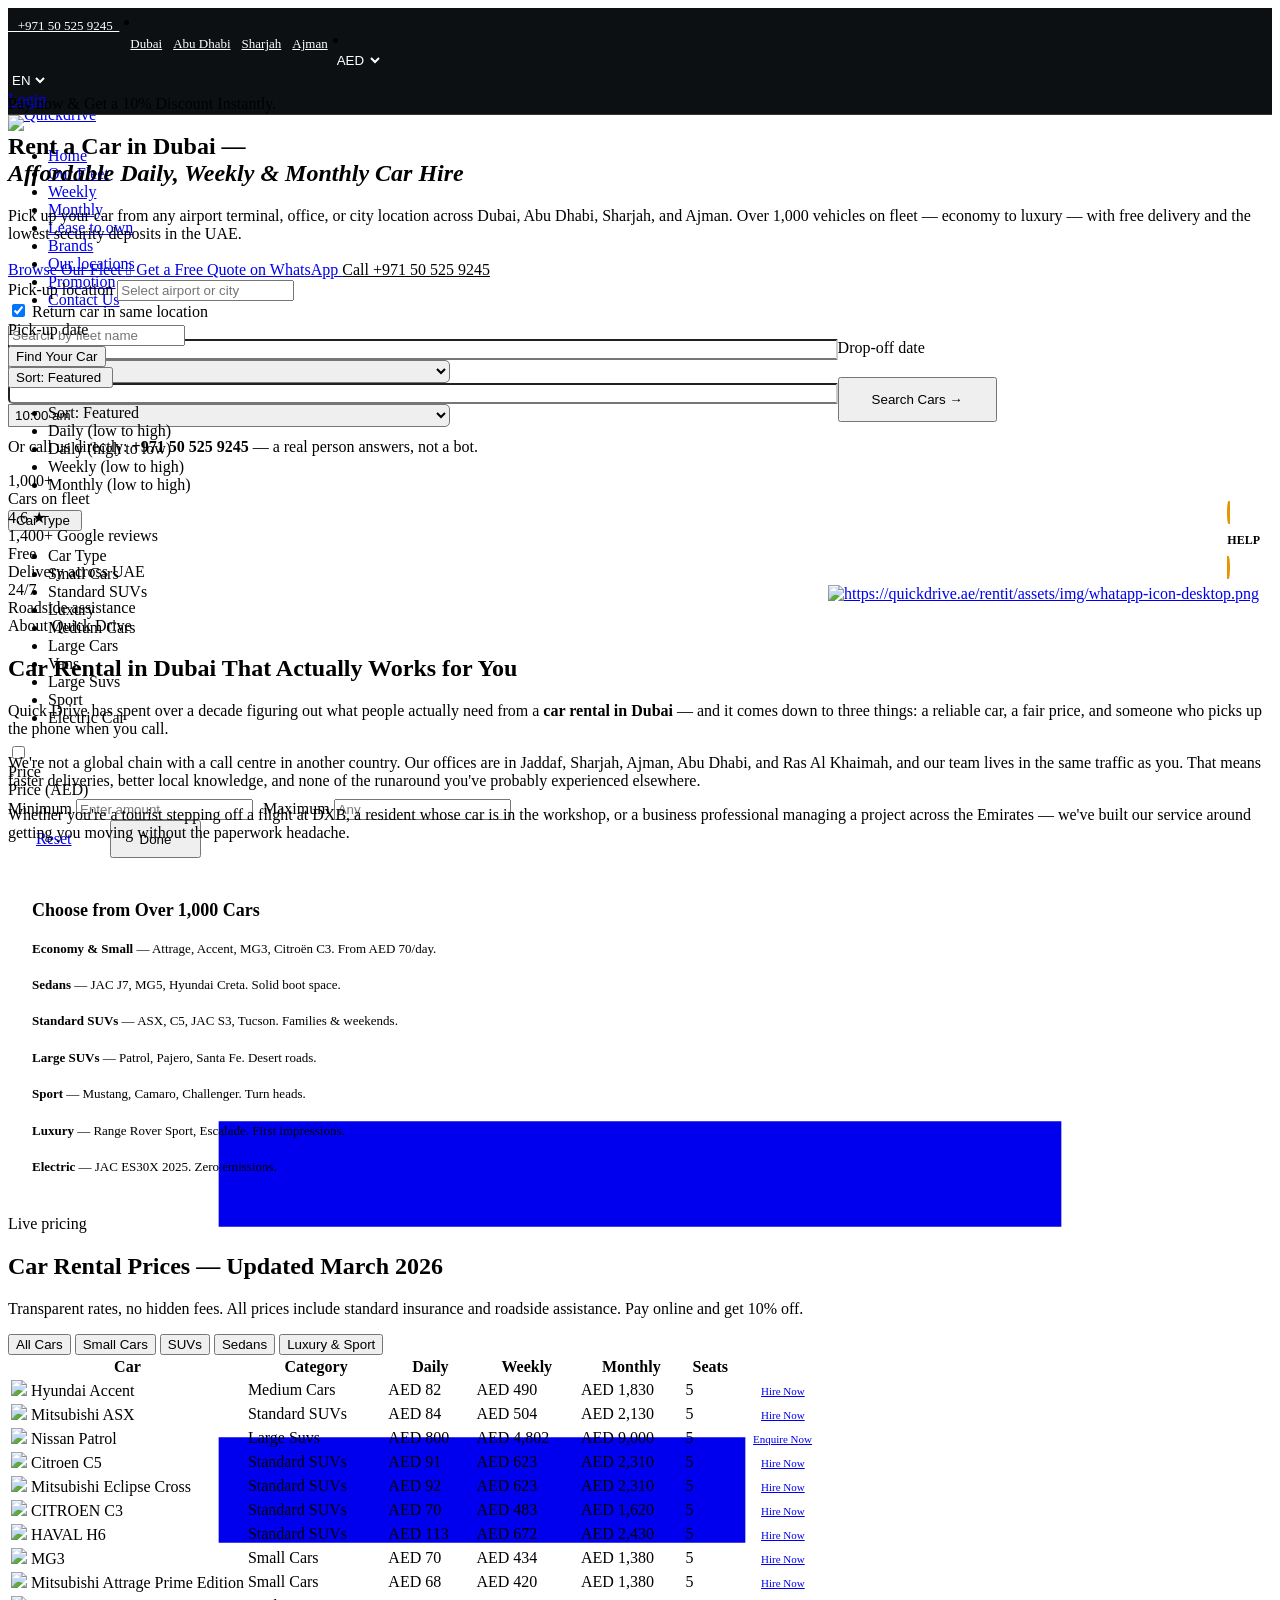
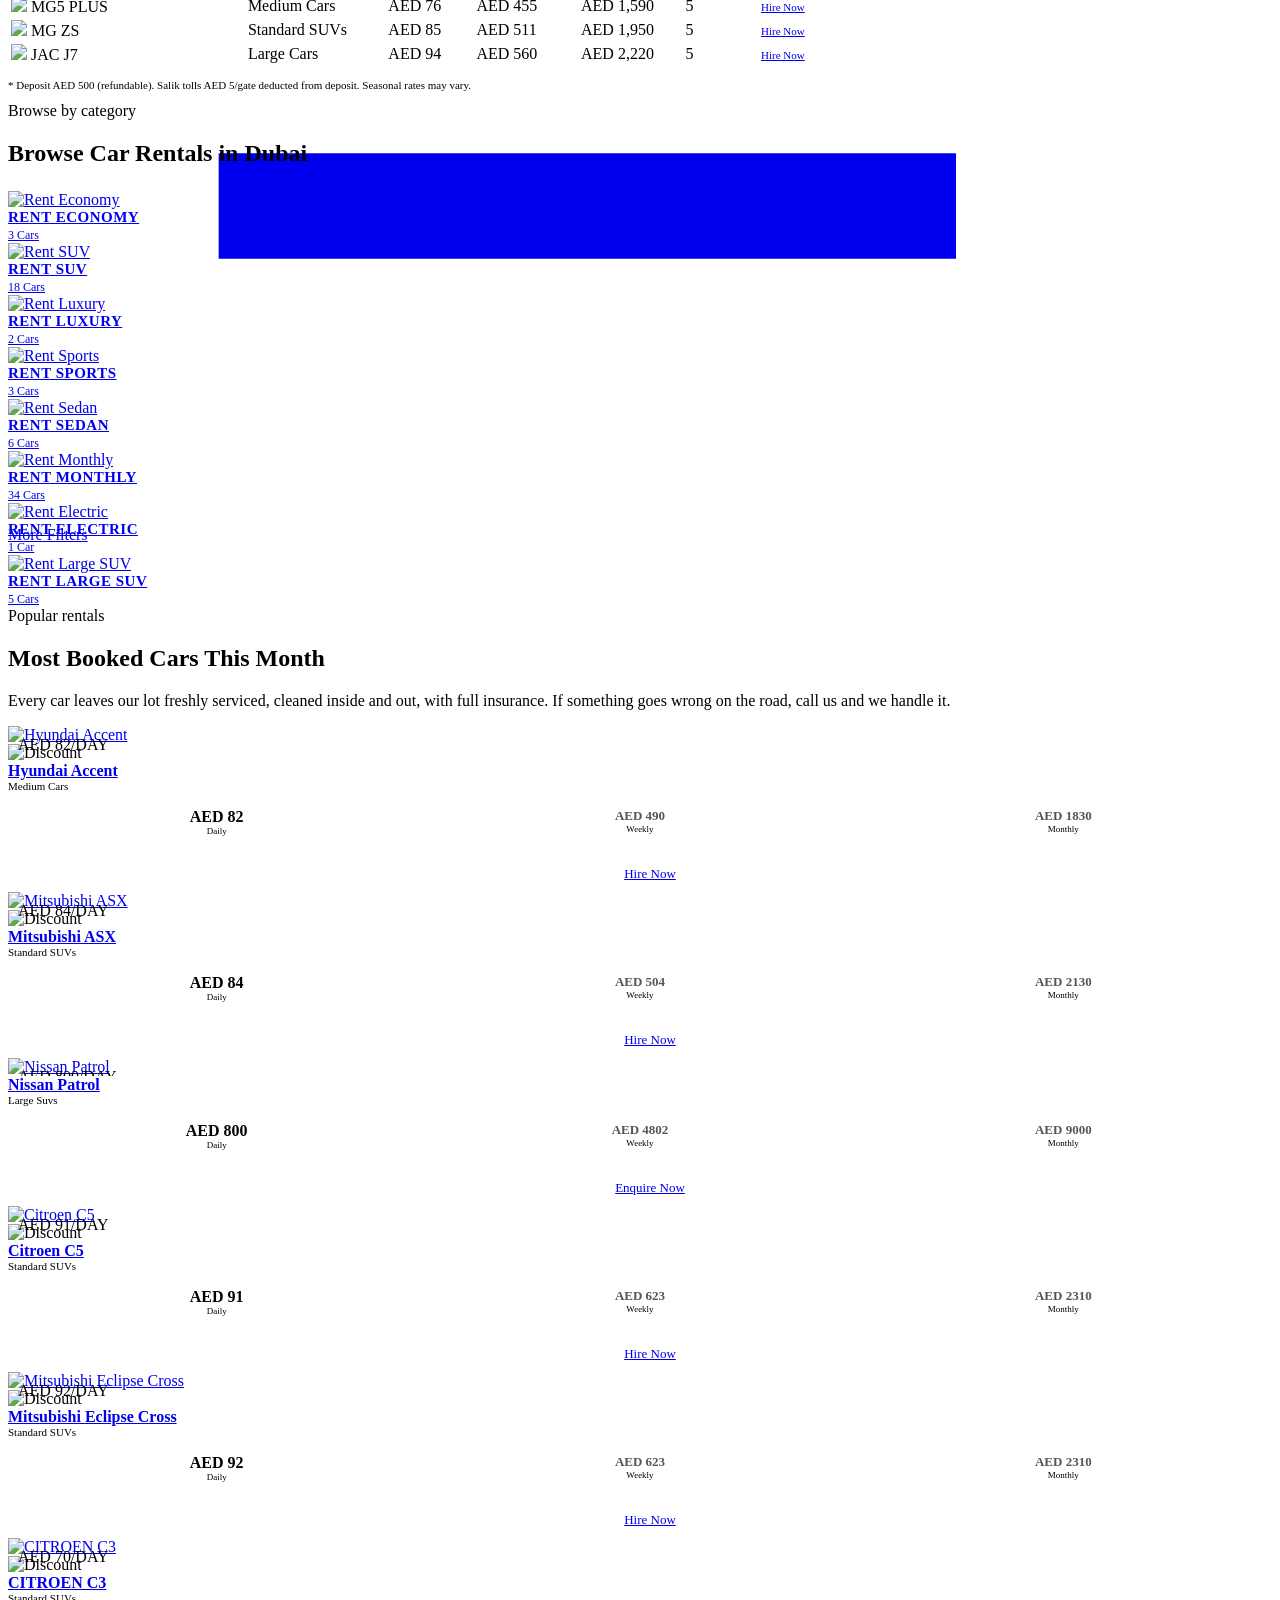
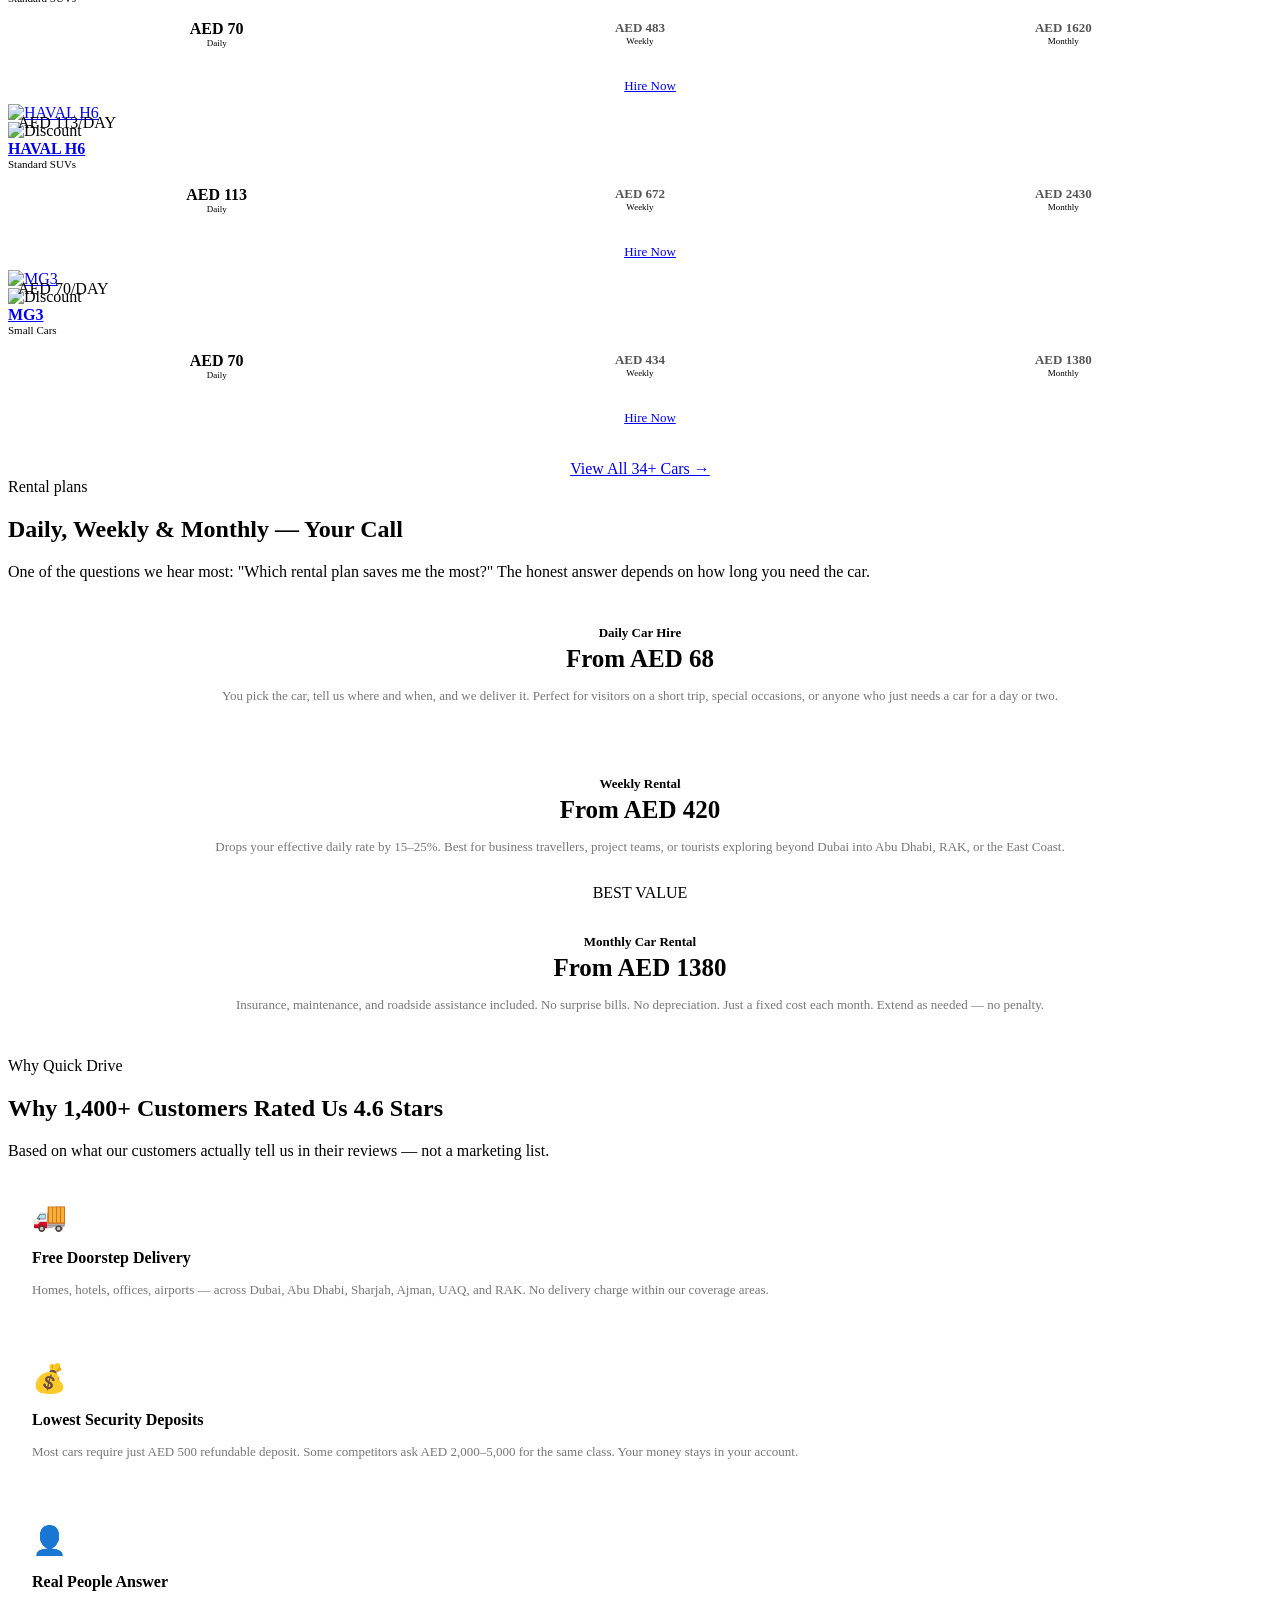
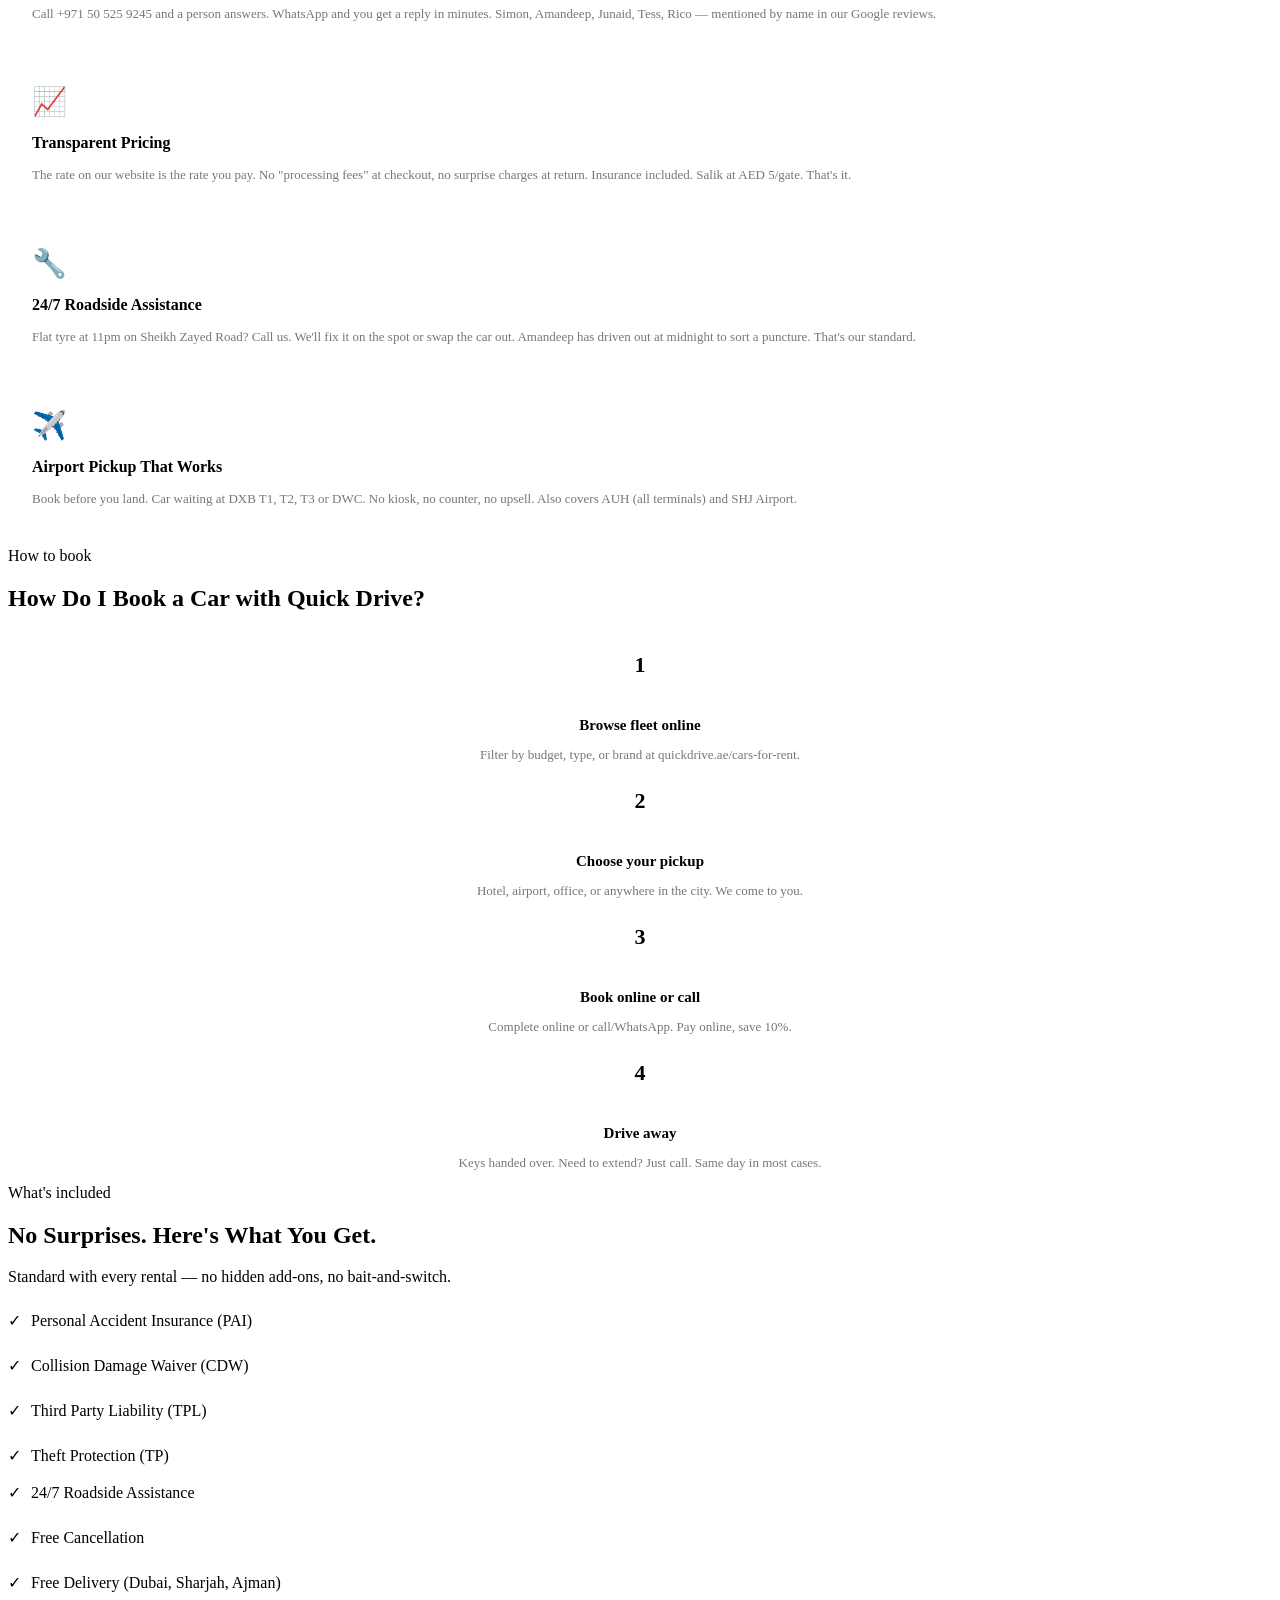
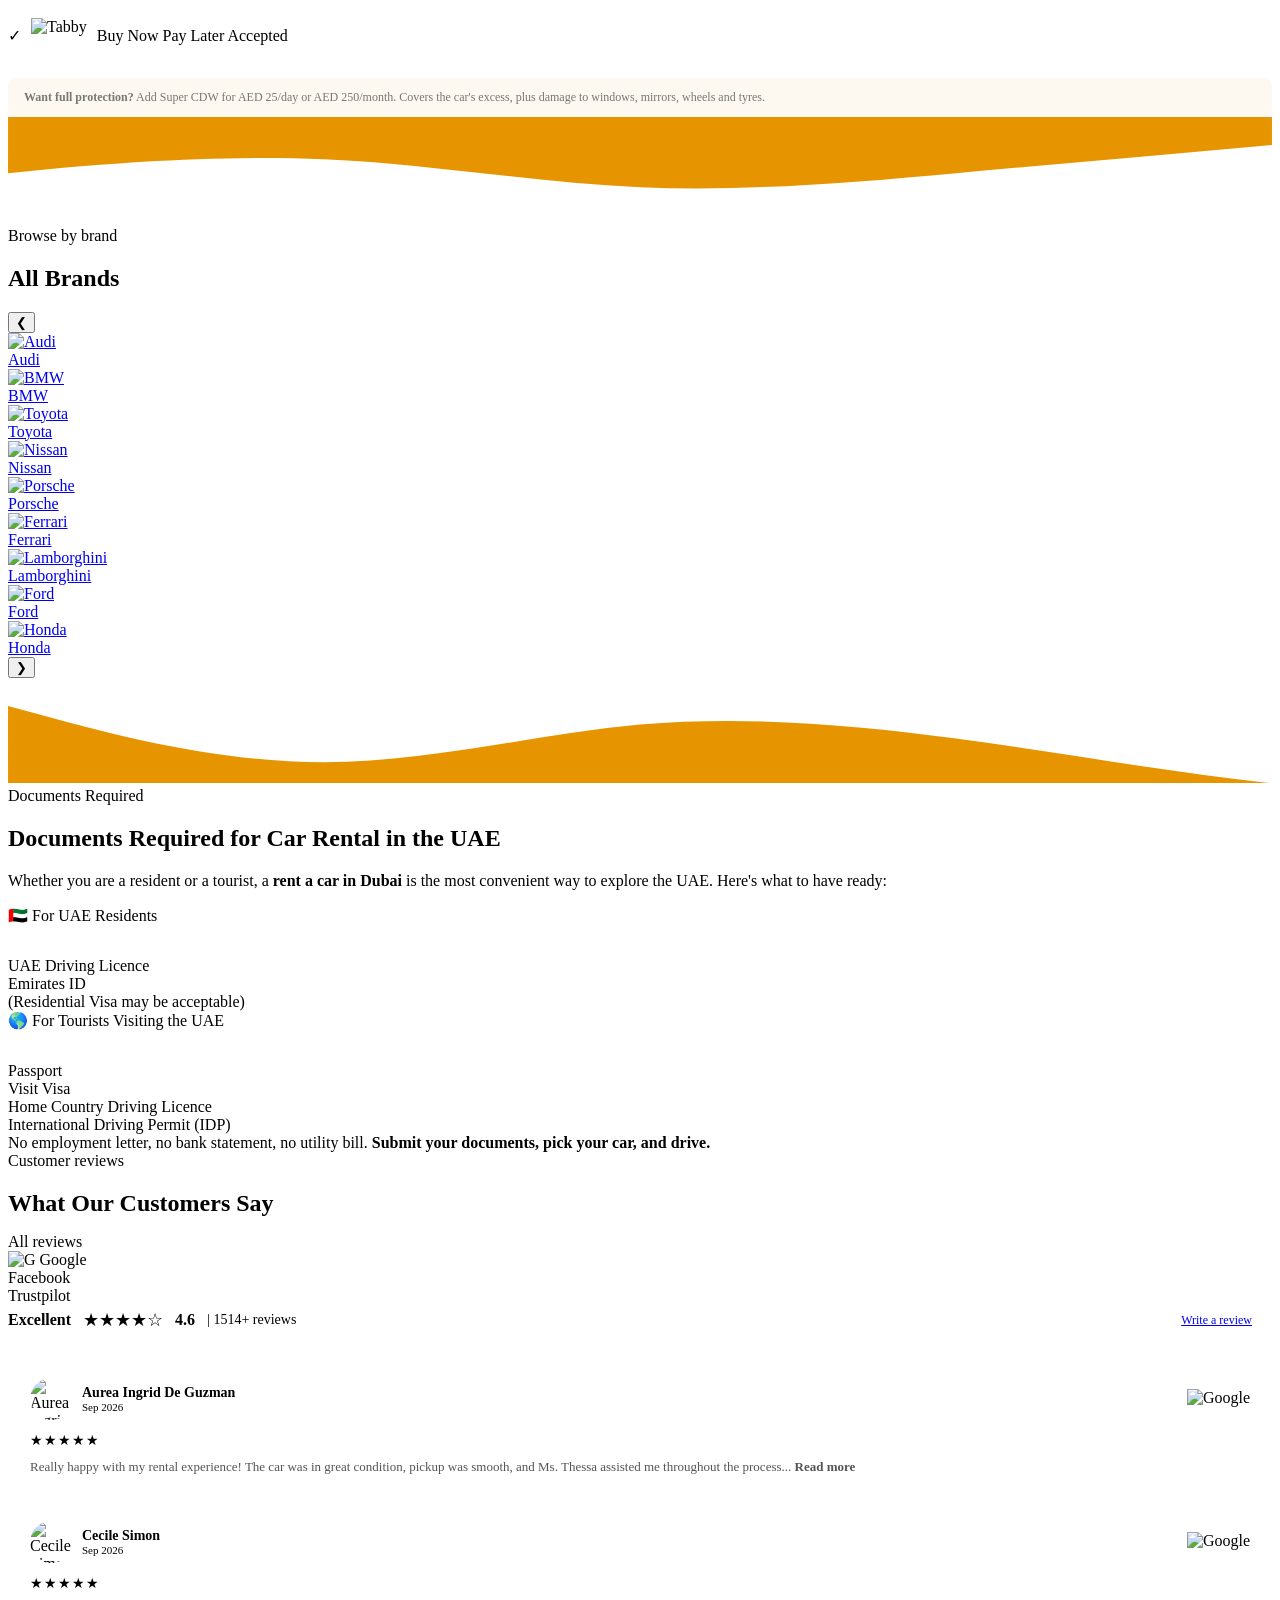
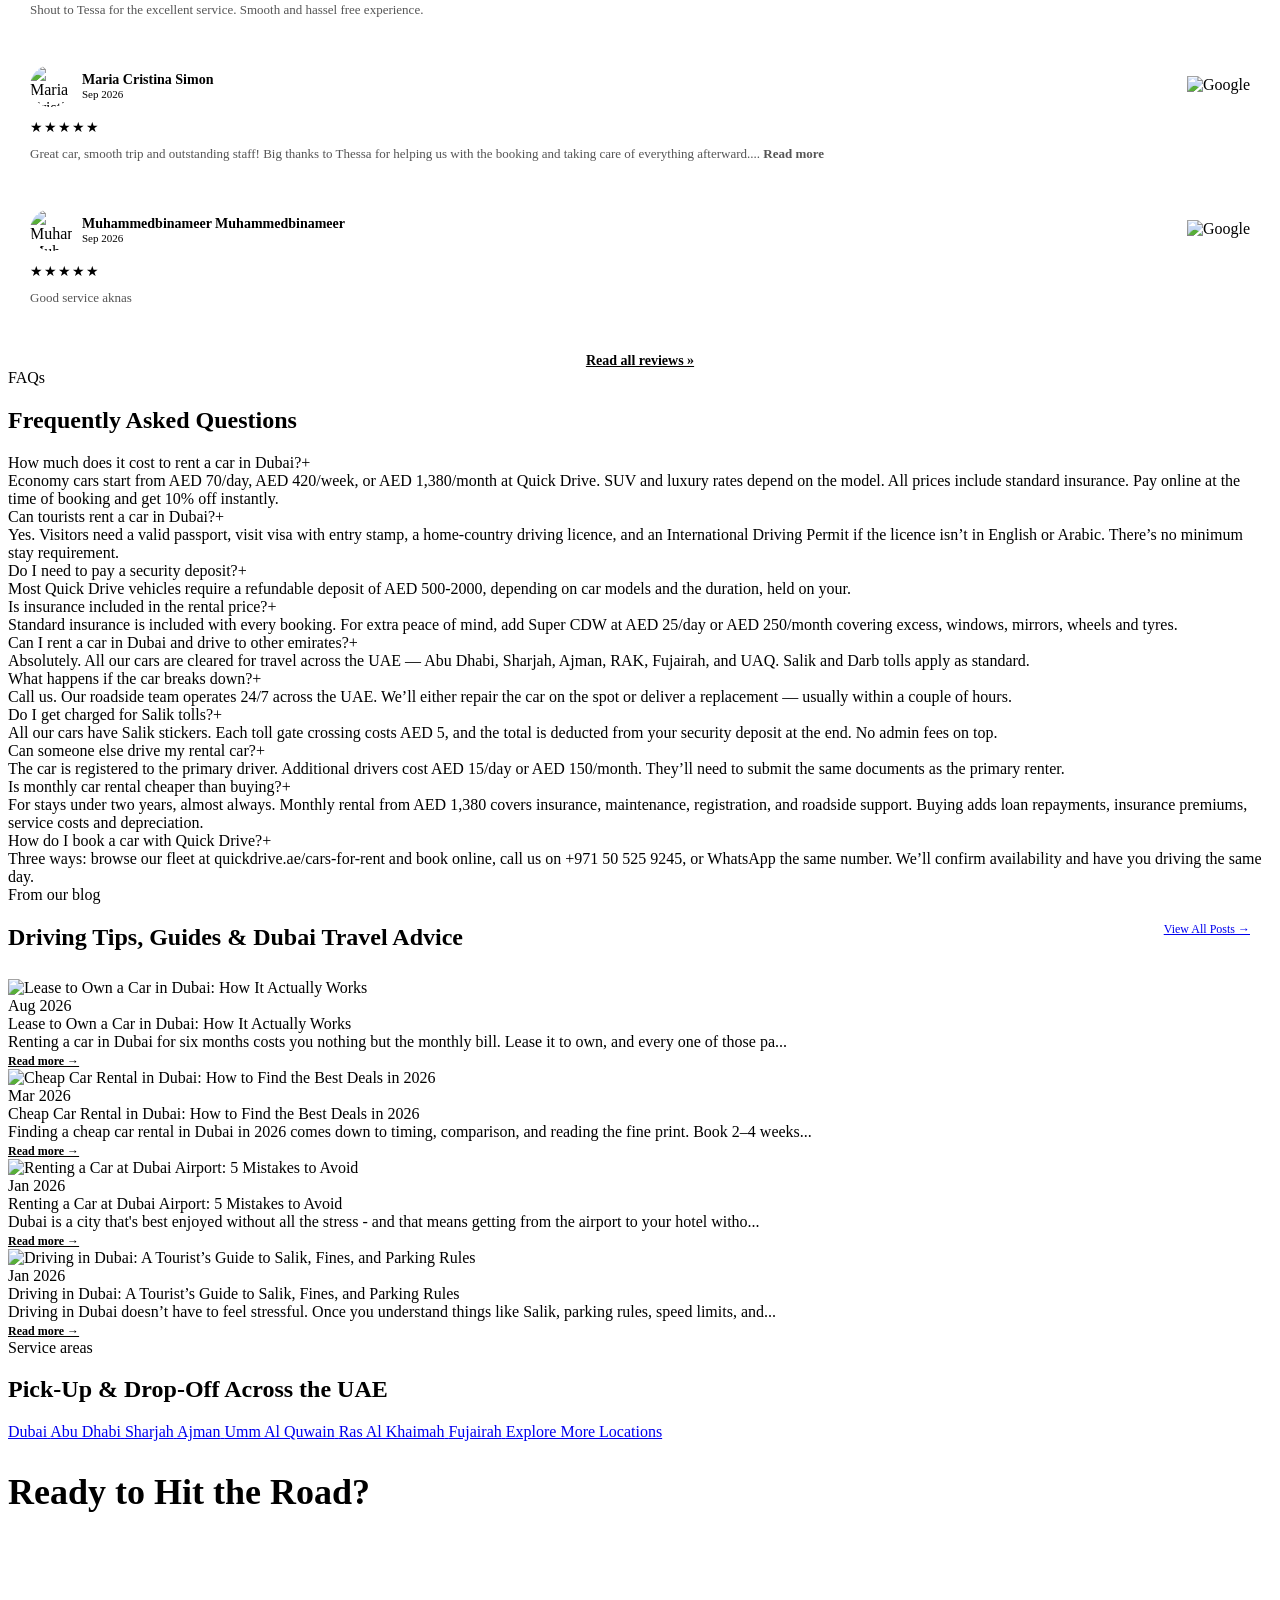
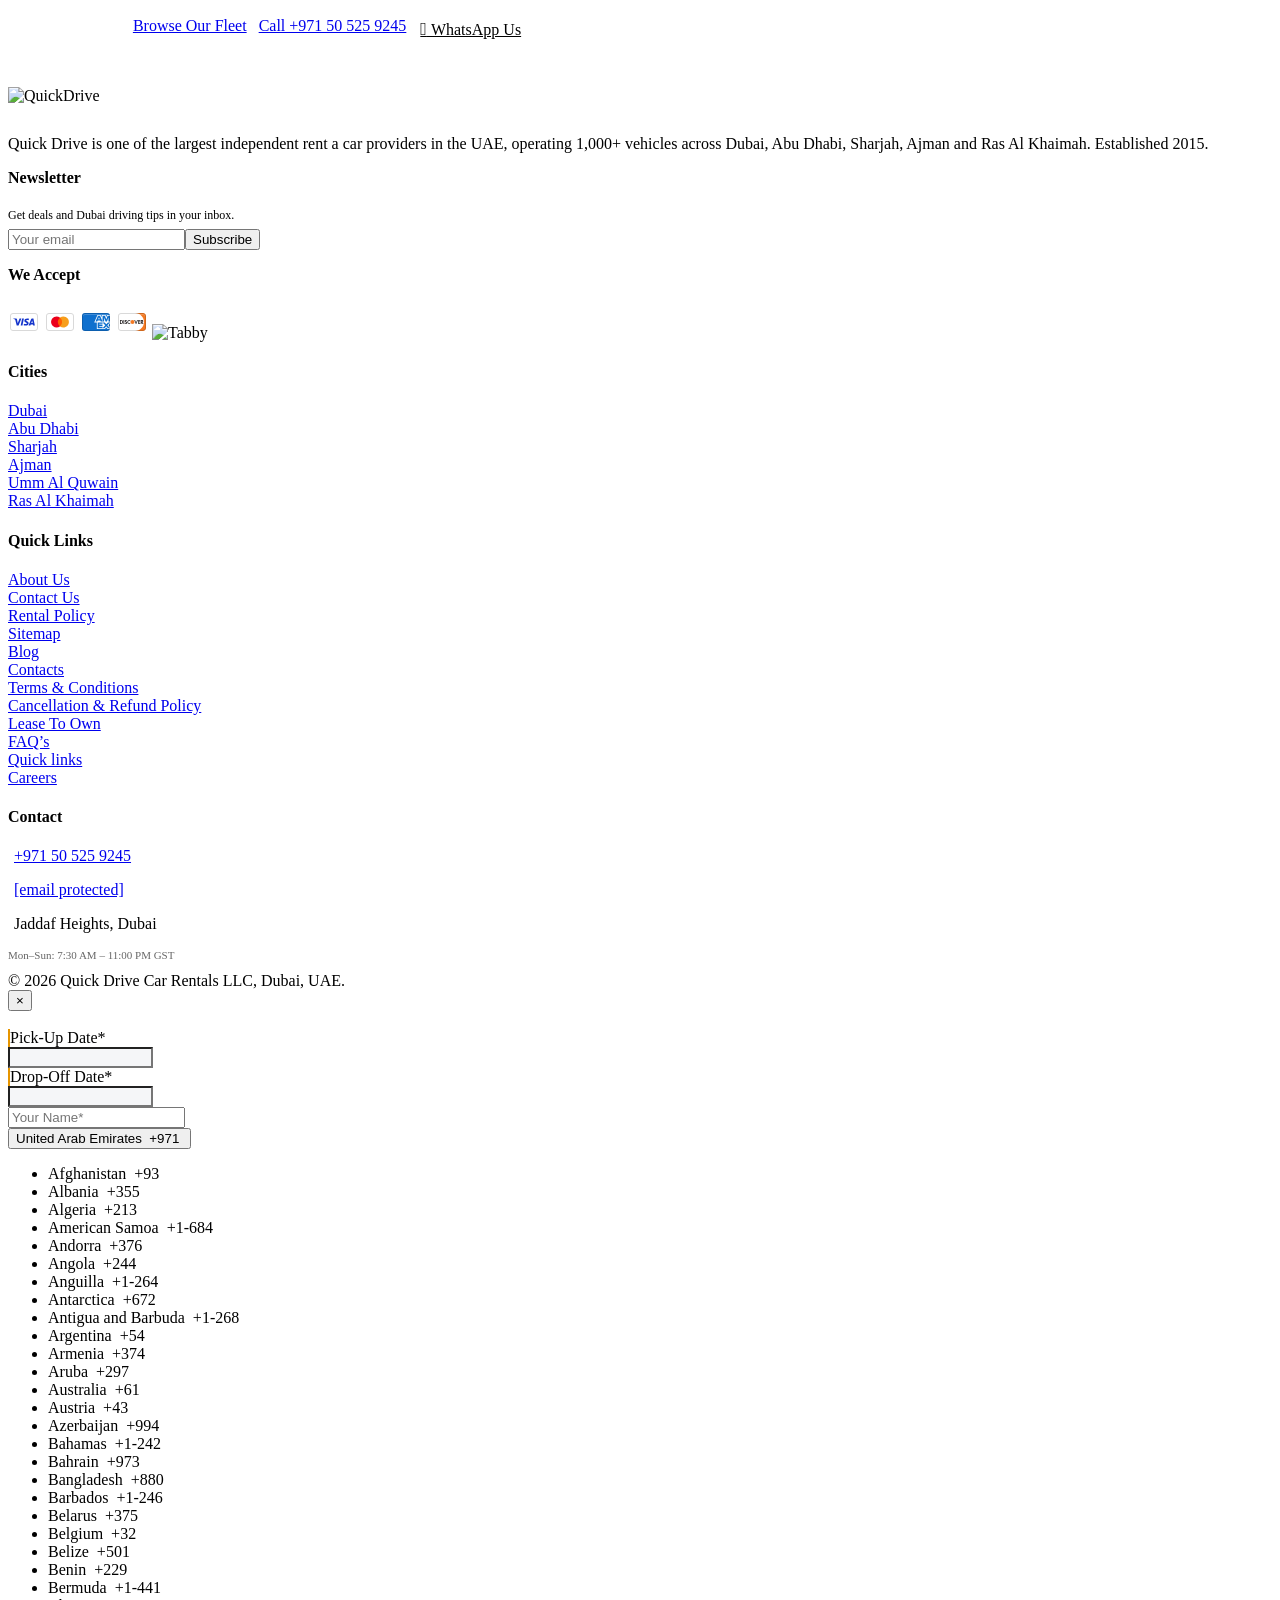
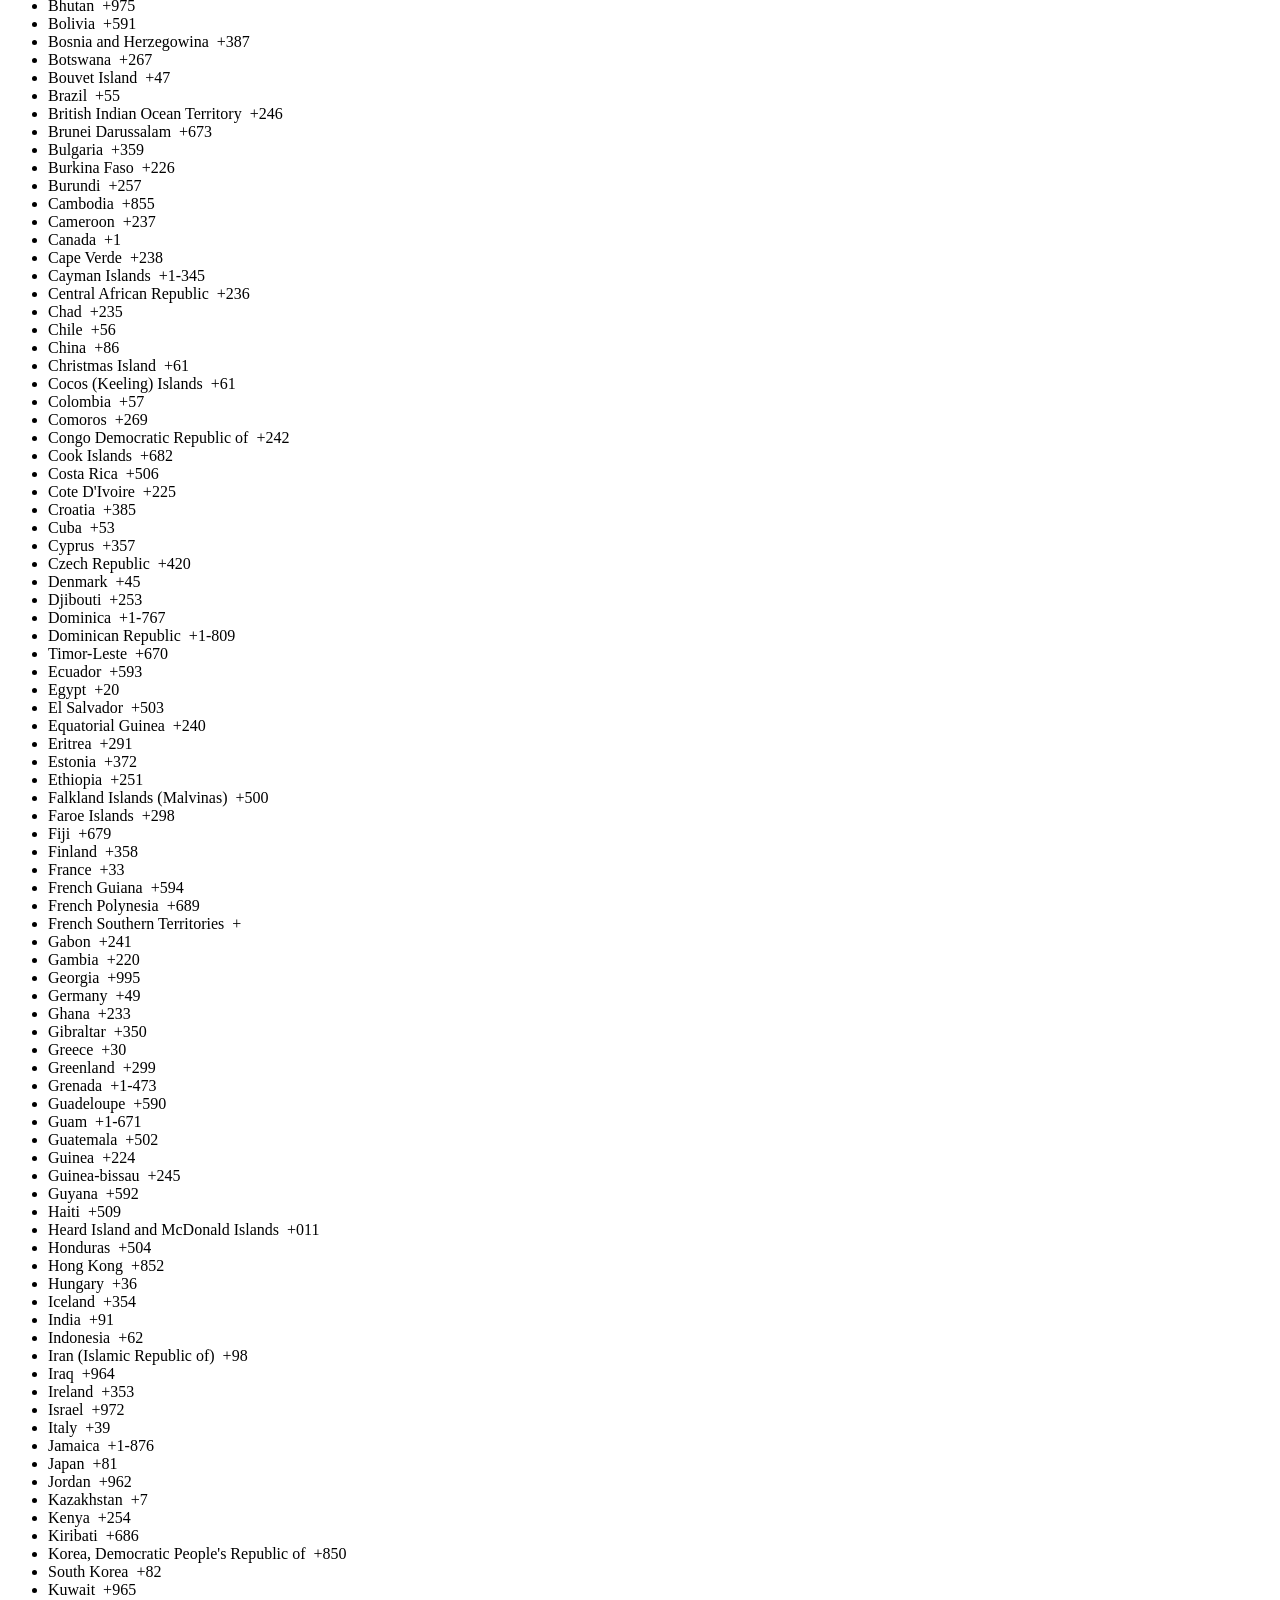
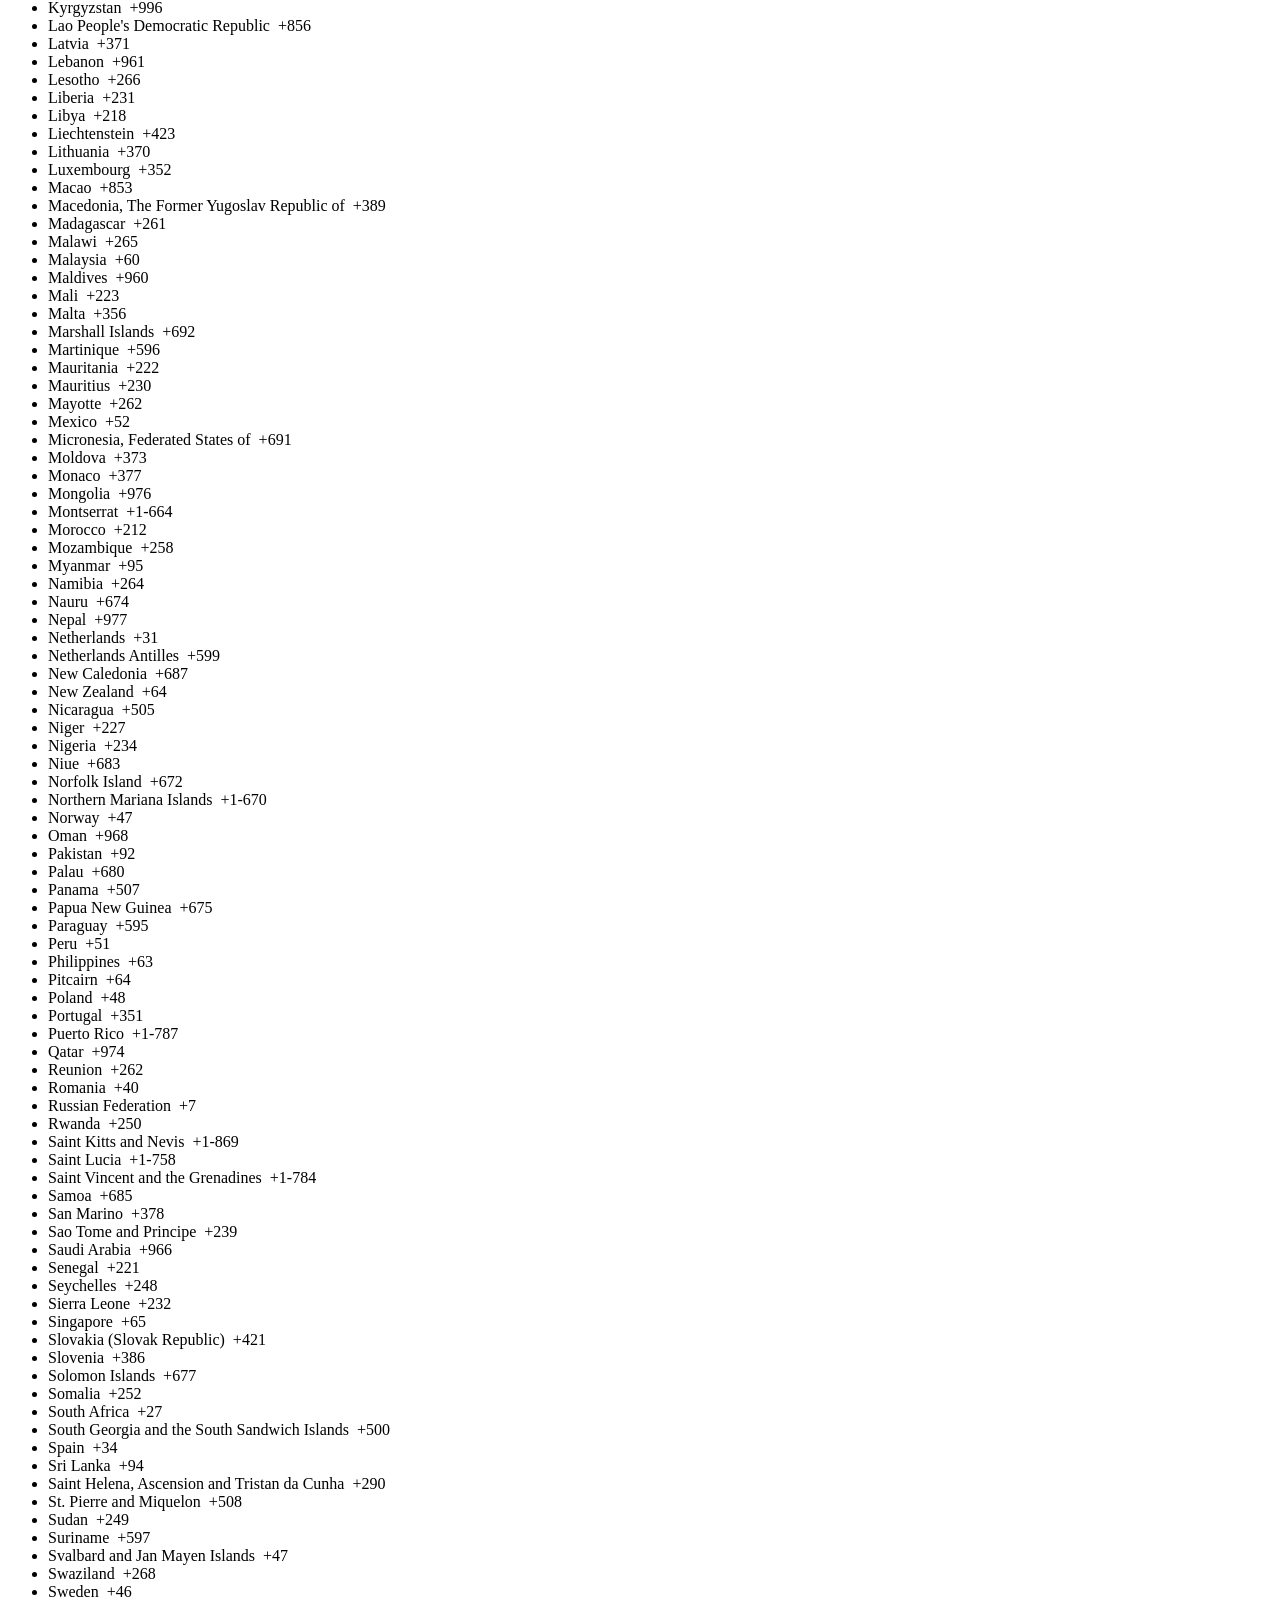
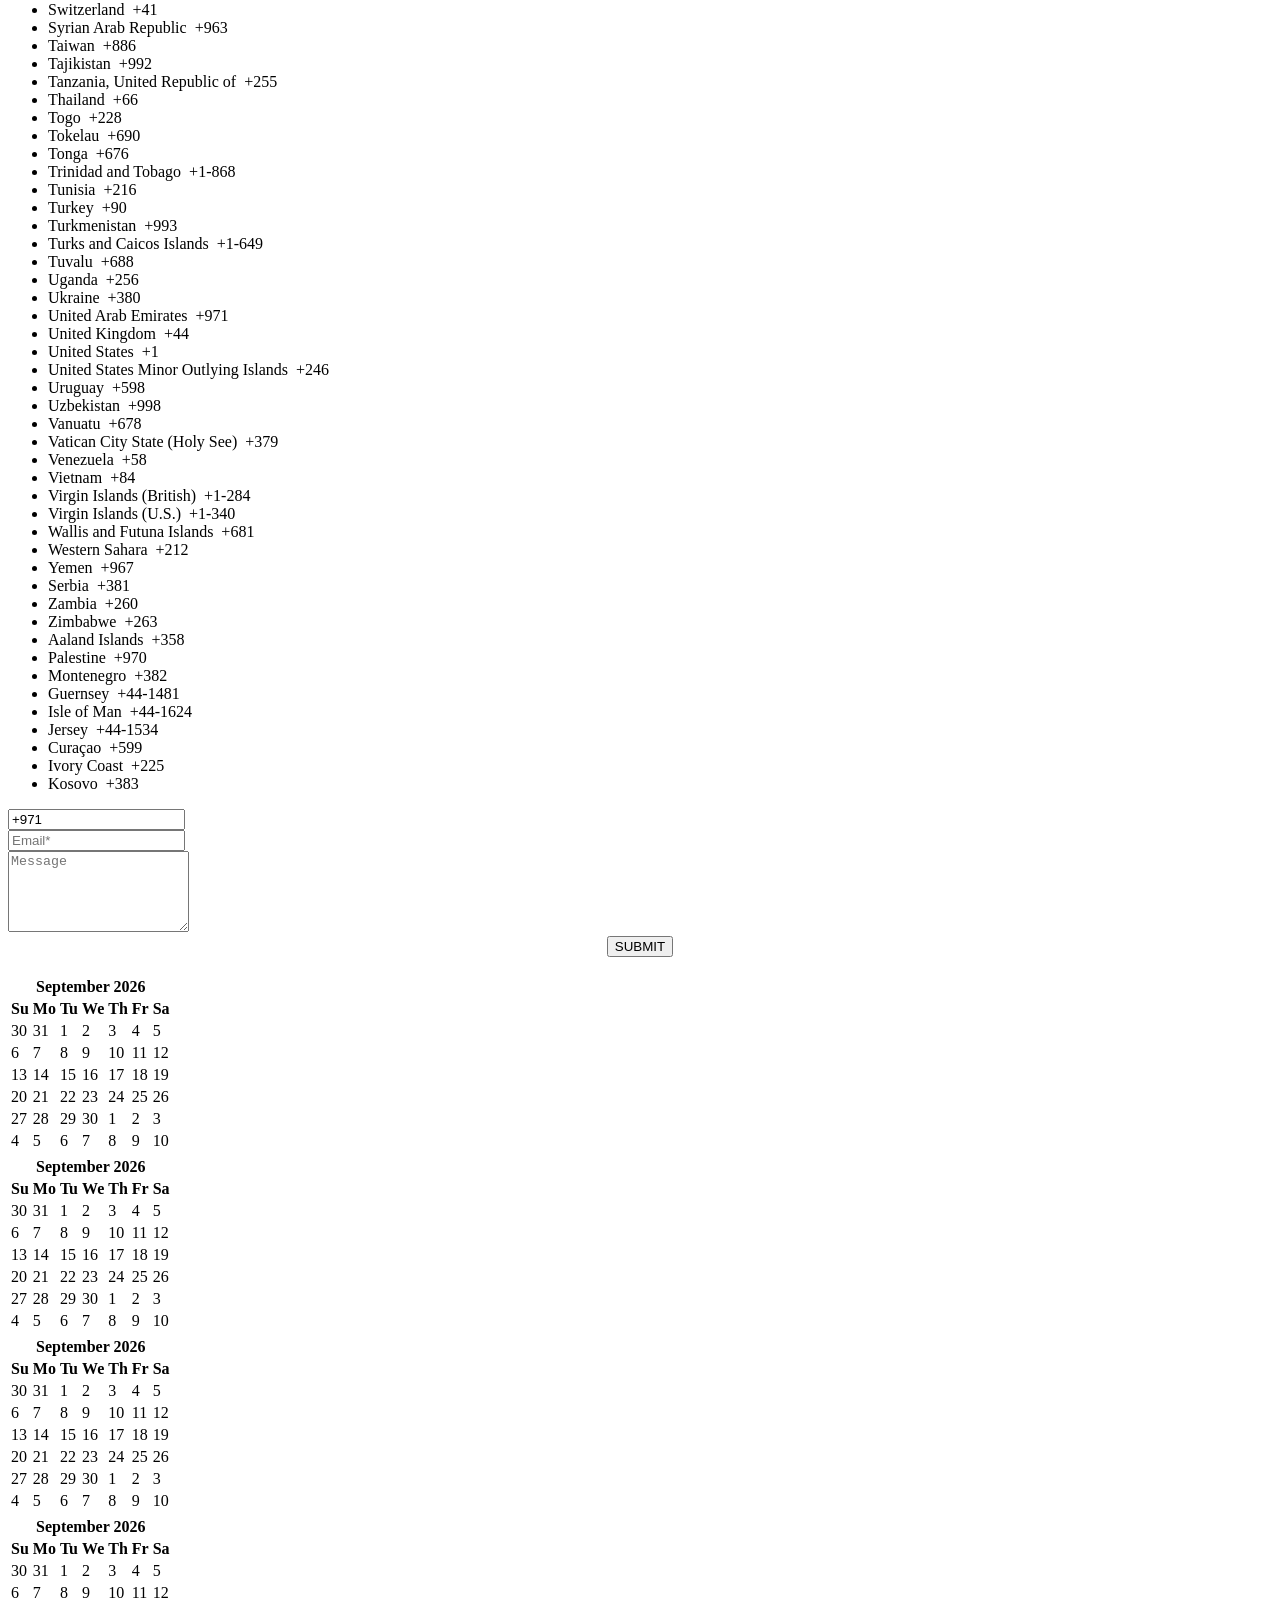
==== index.html @ 37b376a0 "Rename Rent a Car in Dubai _ Cheapest Monthly Car Rental — Quick Drive.html to index.html" ====
<!DOCTYPE html>
<!-- saved from url=(0022)https://quickdrive.ae/ -->
<html lang="en" style="height: 100%;"><head><meta http-equiv="Content-Type" content="text/html; charset=UTF-8"><script async="" src="./Rent a Car in Dubai _ Cheapest Monthly Car Rental — Quick Drive_files/clarity.js.download"></script><script src="./Rent a Car in Dubai _ Cheapest Monthly Car Rental — Quick Drive_files/twk-main.js.download" charset="UTF-8" type="module" crossorigin="anonymous"></script><script async="" src="./Rent a Car in Dubai _ Cheapest Monthly Car Rental — Quick Drive_files/default" charset="UTF-8" crossorigin="*"></script><script async="" src="./Rent a Car in Dubai _ Cheapest Monthly Car Rental — Quick Drive_files/vo9x3ofgd7"></script><script async="" src="./Rent a Car in Dubai _ Cheapest Monthly Car Rental — Quick Drive_files/gtm.js.download"></script><script src="./Rent a Car in Dubai _ Cheapest Monthly Car Rental — Quick Drive_files/875360717060650" async=""></script><script async="" src="./Rent a Car in Dubai _ Cheapest Monthly Car Rental — Quick Drive_files/fbevents.js.download"></script><script type="text/javascript" async="" src="./Rent a Car in Dubai _ Cheapest Monthly Car Rental — Quick Drive_files/7wAy-dTpp0CQeElJP0LlO0tCZPClFNg5mz7Tsjh9yLt0smWi_oI"></script><script type="text/javascript" async="" src="./Rent a Car in Dubai _ Cheapest Monthly Car Rental — Quick Drive_files/7wAy-dTpoTqFCj1LUzSXXi4oZPClFNg5mz7Tsjh9yLt0smWi_oI"></script><script async="" src="./Rent a Car in Dubai _ Cheapest Monthly Car Rental — Quick Drive_files/saved_resource"></script><script>(function(w,i,g){w[g]=w[g]||[];if(typeof w[g].push=='function')w[g].push(i)})
(window,'GTM-N545RD8G','google_tags_first_party');</script><script>(function(w,d,s,l){w[l]=w[l]||[];(function(){w[l].push(arguments);})('set', 'developer_id.dYzg1YT', true);
		w[l].push({'gtm.start':new Date().getTime(),event:'gtm.js'});var f=d.getElementsByTagName(s)[0],
		j=d.createElement(s);j.async=true;j.src='/71l4/';
		f.parentNode.insertBefore(j,f);
		})(window,document,'script','dataLayer');</script>
    
        <!-- Meta Pixel Code -->
        <script type="text/javascript">
            !function(f,b,e,v,n,t,s)
            {if(f.fbq)return;n=f.fbq=function(){n.callMethod?
                n.callMethod.apply(n,arguments):n.queue.push(arguments)};
                if(!f._fbq)f._fbq=n;n.push=n;n.loaded=!0;n.version='2.0';
                n.queue=[];t=b.createElement(e);t.async=!0;
                t.src=v;s=b.getElementsByTagName(e)[0];
                s.parentNode.insertBefore(t,s)}(window,document,'script',
                'https://connect.facebook.net/en_US/fbevents.js');

            fbq('init', '875360717060650');
            fbq('track', 'PageView');
        </script>

        <noscript>
            <img height="1" width="1"
                 src="https://www.facebook.com/tr?id=875360717060650&ev=PageView&noscript=1"/>
        </noscript>
        <!-- End Meta Pixel Code -->

        <!-- Google Tag Manager -->
    <script type="text/javascript">
        (function(w,d,s,l,i){
            w[l]=w[l]||[];w[l].push({'gtm.start': new Date().getTime(),event:'gtm.js'});
            var f=d.getElementsByTagName(s)[0], j=d.createElement(s),dl=l!='dataLayer'?'&l='+l:'';
            j.async=true;j.src='https://www.googletagmanager.com/gtm.js?id='+i+dl;
            f.parentNode.insertBefore(j,f);
        })(window,document,'script','dataLayer','GTM-N545RD8G');
    </script>
    <!-- End Google Tag Manager -->
    <title>Rent a Car in Dubai | Cheapest Monthly Car Rental — Quick Drive</title>

    
    <meta name="linkbuxverifycode" content="32dc01246faccb7f5b3cad5016dd5033">
    <meta name="viewport" content="width=device-width, initial-scale=1">
    <meta name="csrf-token" content="UWtI3YRzqz0rvEDt0jf7Ay9cPAhPtIh49kV9eyGG">
    <meta name="description" content="Rent a car in Dubai from AED 70/day. Daily, weekly &amp; monthly car hire with free delivery, low deposits &amp; 24/7 support. 1,000+ cars. Book online &amp; save 10%.">
    <meta name="keywords" content="car rental in dubai, rent a car in dubai, monthly car rental in dubai, weekly car rental in dubai, cheap car rental in dubai, cheap rent a car in dubai">

    <!-- Open Graph and Twitter Meta Tags -->
    <meta property="og:title" content="Rent a Car in Dubai — Affordable Daily, Weekly &amp; Monthly Car Hire | Quick Drive">
    <meta property="og:description" content="Over 1,000 cars from economy to luxury. Free delivery across Dubai, Abu Dhabi, Sharjah &amp; Ajman. Lowest deposits in the UAE. Book now &amp; save 10% online.">
    <meta property="og:url" content="https://quickdrive.ae">
    <meta property="og:image" content="https://quickdrive.ae/uploads/2021/02/12/MG-ZS-2020.jpg">
    <meta name="twitter:title" content="Rent a Car in Dubai — Affordable Daily, Weekly &amp; Monthly Car Hire | Quick Drive">
    <meta name="twitter:description" content="Over 1,000 cars from economy to luxury. Free delivery across Dubai, Abu Dhabi, Sharjah &amp; Ajman. Lowest deposits in the UAE. Book now &amp; save 10% online.">
    <meta name="twitter:url" content="https://quickdrive.ae">
    <meta name="twitter:image" content="https://quickdrive.ae/uploads/2021/02/12/MG-ZS-2020.jpg">

    <!-- Canonical Link -->
    <link rel="canonical" href="https://quickdrive.ae/">

    <!-- Alternate Links for Language -->
        <link rel="alternate" href="https://quickdrive.ae/" hreflang="en">
    <link rel="alternate" href="https://quickdrive.ae/ar/" hreflang="ar">
    <link rel="alternate" hreflang="x-default" href="https://quickdrive.ae/">

    <!-- Favicon and CSS -->
    <link name="favicon" type="image/x-icon" href="https://quickdrive.ae/rentit/assets/img/favicon.png" rel="shortcut icon">
    <link href="./Rent a Car in Dubai _ Cheapest Monthly Car Rental — Quick Drive_files/all.min.css" rel="stylesheet">
    <link href="./Rent a Car in Dubai _ Cheapest Monthly Car Rental — Quick Drive_files/css" rel="stylesheet">
    <link href="./Rent a Car in Dubai _ Cheapest Monthly Car Rental — Quick Drive_files/all-css.min.css" rel="stylesheet">
<link href="./Rent a Car in Dubai _ Cheapest Monthly Car Rental — Quick Drive_files/awesome-bootstrap-checkbox.css" rel="stylesheet">
<link href="./Rent a Car in Dubai _ Cheapest Monthly Car Rental — Quick Drive_files/qd-home-css.css" rel="stylesheet">
  <script src="./Rent a Car in Dubai _ Cheapest Monthly Car Rental — Quick Drive_files/jquery-1.11.1.min.js.download" type="text/javascript"></script>

    <link href="./Rent a Car in Dubai _ Cheapest Monthly Car Rental — Quick Drive_files/bootstrap-datetimepicker.css" rel="stylesheet">
    
    <!-- Inline CSS -->
    <style>
        body::-webkit-scrollbar {
            width: 0.5em;
        }
        [dir=rtl] ul.nav.navbar-nav.navbar-right.sos2 {
            /*display: none;*/
        }
        body::-webkit-scrollbar-track {
            -webkit-box-shadow: inset 0 0 4px rgba(0,0,0,0.3);
        }
        body::-webkit-scrollbar-thumb {
            background-color: #e69500;
            outline: 1px solid slategrey;
        }
        #lradminbar {
            display: none !important;
        }
        .adminbar .sticky-wrapper {
            top: 0px !important;
        }
        .language-toggle {
            z-index: 999;
        }
        .language-toggle a:hover {
            background: #e69500 !important;
        }
        [dir=rtl] ul.nav.navbar-nav.navbar-right.sos2 {
            margin-left: 15px !important;
        }
        .navigation .nav.sf-menu li:last-child {
            display: none !important;
        }
        .language .title {
            width: 100%;
        }
        .logo {
            line-height: 0px !important;
            top: 4px !important;
        }
        .paddingleft {
            padding-left: 0px !important;
        }
        [dir=rtl] .navigation .nav.sf-menu {
            float: left !important;
        }
        [dir=rtl] .navbar-right:last-child {
            margin-left: 0px !important;
        }
        [dir=rtl] .paddingleft {
            padding-right: 0px !important;
        }
        .entry.language {
            border-left: none !important;
            border-right: none !important;
        }
        .wow {
            margin-bottom: 10px !important;
            padding-bottom: 0px !important;
        }
        .main-slider .item {
            height: 525px !important;
        }
        #sidebar {
            float: left;
        }
        #sidebar .widget {
            position: relative;
            transform: translate(0, 0);
            transform: translate3d(0, 0, 0);
            will-change: position, transform;
        }
        #helpwindow {
            width: 250px;
            height: 420px;
            border: 3px solid #e69500;
            border-radius: 6px;
            position: fixed;
            top: 25% !important;
            background: #fff;
            padding: 10px;
            right: 100px;
            z-index: 1200;
        }
        #helpwindow .btnclose {
            position: absolute;
            right: 0;
            padding-right: 8px;
        }
        #helpwindow .helppanel {
            padding-top: 25px;
        }
        .col_1-helpdp li {
            width: 225px !important;
        }
        .navhelp .answerblock span, .navhelp .callblock span, .navhelp .emailblock span, .navhelp .liveblock span, .navhelp .timeblock span {
            font-size: 16px;
            color: #e69500;
            margin-top: 10px;
            font-weight: 700;
        }
        .navhelp .liveblock {
            height: 50px;
            padding-left: 55px;
            line-height: normal;
            padding-top: 5px;
            cursor: pointer;
        }
        .navhelp li, .normaldp li a {
            background: 0 0 !important;
            font-size: 12px !important;
        }
        .cartcontentdp li, .navhelp li {
            display: block;
            padding-bottom: 10px;
            border-bottom: 1px dotted #ccc !important;
            float: left !important;
        }
        .navhelp .talkblock {
            height: 55px;
            text-align: center;
            line-height: normal;
            padding-top: 5px;
        }
        .navhelp .talkblock span {
            padding-top: 6px;
            font-size: 25px;
            color: #e69500;
            font-weight: 700;
            margin-top: 10px;
        }
        .navhelp .timeblock {
            height: 60px;
            width: 60%;
            float: left;
            padding-left: 8px;
            line-height: normal;
            padding-top: 5px;
        }
        .mobilefaicon {
            width: 20% !important;
            float: left;
            text-align: center;
        }
        .clockfaicon .fa {
            margin-top: 10px;
            font-size: 40px;
            color: #a1a1a1;
            font-weight: normal;
        }
        .commentfaicon {
            width: 20% !important;
            float: left;
            text-align: center;
        }
        .commentfaicon .fa {
            margin-top: 10px;
            font-size: 35px;
            color: #a1a1a1;
            font-weight: normal;
        }
        .mainfaicon {
            width: 20% !important;
            float: left;
            text-align: center;
        }
        .mainfaicon .fa {
            margin-top: 10px;
            font-size: 25px;
            color: #a1a1a1;
            font-weight: normal;
        }
        .mobilefaicon .fa {
            margin-top: 10px;
            font-size: 50px;
            color: #a1a1a1;
            font-weight: normal;
        }
        .answerfaicon {
            width: 20% !important;
            float: left;
            text-align: center;
        }
        .answerfaicon .fa {
            margin-top: 10px;
            font-size: 35px;
            color: #a1a1a1;
            font-weight: normal;
        }
        .menu-toggle {
            height: auto !important;
        }
        .setcurrency {
            margin-top: 2px;
        }
        .setcurrency select {
            color: #FFFFFF !important;
            border: 0 !important;
            background-color: transparent;
        }
        .setcurrency select option {
            background: white !important;
            color: black !important;
        }
        .mobilesetcurrency {
            background: #e69500;
            padding-right: 10px;
        }
        .mobilesetcurrency select {
            margin-top: 6px;
            background: #e69500 !important;
            color: white !important;
            border: 0 !important;
            font-size: 13px;
        }
        .mobilesetcurrency select option {
            background: white !important;
            color: black !important;
        }
        .sticky-help {
            background: white;
            position: absolute;
            border-radius: 100%;
            float: right;
            position: fixed;
            top: 56%;
            right: 20px !important;
            z-index: 1225;
        }
        .sticky-whats {
            background: white;
            position: absolute;
            border-radius: 100%;
            float: right;
            position: fixed;
            top: 65%;
            right: 21px !important;
            z-index: 1225;
        }
        .round #tawkchat-status-text-container {
            width: 50px !important;
            height: 50px !important;
            display: block !important;
            border-radius: 100% !important;
        }
        #to-top {
            display: none;
        }
        .sticky-help .sticky {
            background: white;
            border-radius: 100%;
            border: 3px solid #e69500;
        }
        .sticky-help .sticky h3 {
            font-size: 12px !important;
            margin: 11px 0px !important;
            font-weight: 900 !important;
            color: black;
        }
        .sf-menu li.sale>a, .sf-menu li.sale>a:hover {
            background-color: initial !important;
        }
        .navhelp .callblock {
            height: 60px;
            padding-left: 55px;
            line-height: normal;
            padding-top: 5px;
            cursor: pointer;
        }
        .clockfaicon {
            width: 20% !important;
            float: left;
            text-align: center;
        }
        .navhelp .emailblock {
            padding-top: 5px;
        }
        .navhelp .answerblock, .navhelp .emailblock {
            height: 50px;
            padding-left: 55px;
            cursor: pointer;
            line-height: normal;
        }
        .navhelp .answerblock {
            padding-top: 5px;
        }
        .round #tawkchat-minified-wrapper {
            right: 0 !important;
        }
        .header-wrapper-mini-header {
            background: #0d1012;
            padding: 5px 0px;
            border-bottom: 1px solid #8c8c8c4d;
        }
        .header-wrapper-mini-header .navbar-left li a {
            padding-top: 5px;
            padding-bottom: 5px;
            font-size: 14px;
            color: #FFFFFF;
            float: left;
            padding-right: 5px;
        }
        .header-wrapper-mini-header .navbar-right li a {
            padding-top: 5px;
            padding-bottom: 5px;
            font-size: 12px;
            color: #4d4d4d;
            padding-right: 2px;
            background: #f5f5f5;
        }
        .left-menu-icon {
            color: #FFFFFF;
            font-size: 12px;
            padding: 0 3px;
        }
        .sticky-wrapper {
            height: 71px !important;
        }
        .time {
            display: block;
        }
        .add {
            display: block;
        }
        .sos2 {
            display: block;
            margin-right: 0px !important;
        }
        .sos1 {
            display: none;
        }
        .mobilesetcurrency {
            display: none !important;
        }
        .setcurrency {
            display: block !important;
        }
        .menu-toggle-close {
            display: none !important;
        }
        .entry.language {
            width: 100%;
            margin-left: 0px !important;
            padding: 0px !important;
        }
        .txt-align {
            text-align: left !important;
        }
        [dir=rtl] .txt-align {
            text-align: right !important;
        }
        [dir=rtl] .team-details {
            padding-right: 0px !important;
        }
        [dir=rtl] .logo {
            line-height: 0px !important;
            height: auto !important;
            top: 9px !important;
        }
        @media (max-width: 480px) {
            #helpwindow {
                top: 245px !important;
            }
            .sticky-help {
                display: none !important;
                top: 440px !important;
            }
            .sticky-whats {
                top: 78% !important;
                right: 10px !important;
            }
            .mobilesetcurrency {
                display: block !important;
            }
            .navbar-left {
                display: none !important;
            }
            [dir=rtl] .logo {
                width: 90% !important;
                float: right !important;
                top: 0px !important;
                padding-left: 0px !important;
                margin-bottom: 0px !important;
            }
            [dir=rtl] .menu-toggle {
                float: left !important;
            }
            .logo {
                top: 0px !important;
            }
            .navbar-nav {
                margin: 0px !important;
            }
        }
        @media (max-width: 575.98px) {
            #helpwindow {
                top: 245px !important;
            }
            .sticky-help {
                display: none !important;
                top: 440px !important;
            }
            .sticky-whats {
                top: 78% !important;
                right: 10px !important;
            }
            .mobilesetcurrency {
                display: block !important;
            }
            [dir=rtl] .menu-toggle {
                float: left !important;
            }
            [dir=rtl] .logo img {
                float: right !important;
            }
            [dir=rtl].logo {
                position: absolute !important;
                top: 0px !important;
            }
            [dir=rtl].navbar-right:last-child {
                margin-left: 15px !important;
            }
            .nav>li {
                float: left;
            }
            [dir=rtl] .nav>li {
                float: right !important;
            }
            [dir=rtl] .sos1 {
                float: left !important;
            }
            [dir=rtl] .header-wrapper-mini-header .navbar-left li a {
                padding-right: 0px !important;
            }
            [dir=rtl] .setwidth {
                width: 10% !important;
                float: left !important;
            }
            .time {
                display: none !important;
            }
            .add {
                display: none !important;
            }
            .navbar-nav {
                margin: 0px !important;
            }
            .sos1 {
                display: block;
                float: right;
                margin-right: 3%;
                margin-top: 0px;
            }
            .sos2 {
                display: none;
            }
            .menu-toggle-close {
                display: block !important;
            }
            .navigation .nav.sf-menu {
                width: 100%;
            }
            .main-slider .ver1 .form-search .btn-submit {
                width: 100%;
            }
            .main-slider .form-search .row-inputs .container-fluid {
                padding-bottom: 20px;
            }
            .navflag {
                display: none !important;
            }
            .logo {
                top: 5px !important;
                left: 60px;
            }
            .logo img {
                height: 35px !important;
            }
            .navbar-right-section .user-arrow, .setcurrency select {
                font-size: 12px;
                -webkit-appearance: none;
                -moz-appearance: none;
                appearance: none;
                background-color:#0d1012;
            }
            .header-wrapper-mini-header{border-bottom: 0px !important;}
            .menu-toggle-section {
                left: 0px;
                position: relative;
                float: left;
                z-index: 99999999;
            }
            .navbar-right-section {
                width: 100% !important;
                gap: 5px !important;
            }
            .header-wrapper-mini-header {
                background: transparent;
                position: absolute;
                top: 0px;
                z-index: 999;
                right: 0;
            }
            .language a span {
                color: #4d4d4d;
            }
            .navbar-nav.mobilesetcurrency {
                min-width: 130px;
                border-radius: 4px;
                padding: 4px;
                margin-top: 42px !important;
            }
            .mobilesetcurrency select {
                width: 100%;
            }
            .navbar-nav.login-logout {
                margin-right: 0px !important;
                margin-top: -28px !important;
                width: 50%;
                font-weight: bold;
            }
            #fleetList {
                max-width: 100% !important;
                width: 100%;
            }
        }
        @media (min-width: 576px) and (max-width: 767.98px) {
            .mobilesetcurrency {
                display: block !important;
            }
            [dir=rtl].logo {
                position: absolute !important;
                top: 0px !important;
            }
            .nav>li {
                float: left;
            }
            .navbar-nav {
                margin: 0px !important;
            }
            .time {
                display: none !important;
            }
            .add {
                display: none !important;
            }
            .sos1 {
                display: block;
                float: right;
                margin-right: 3%;
                margin-bottom: 0px;
            }
            .sos2 {
                display: none;
            }
            .menu-toggle-close {
                display: block !important;
            }
            .navigation .nav.sf-menu {
                width: 100%;
            }
            .main-slider .ver1 .form-search .btn-submit {
                width: 100%;
            }
            .logo {
                top: 0px !important;
            }
        }
        @media (min-width: 992px) and (max-width: 1199.98px) {
            [dir=ltr] .navigation .nav.sf-menu li:nth-of-type(6) a {
                padding-right: 0px !important;
            }
            [dir=rtl] .navigation .nav.sf-menu li:first-child a {
                padding-left: 0px !important;
            }
        }
        @media (min-width: 1200px) {
            [dir=ltr] .navigation .nav.sf-menu li:nth-of-type(6) a {
                padding-right: 0px !important;
            }
            [dir=rtl] .navigation .nav.sf-menu li:first-child a {
                padding-left: 0px !important;
            }
        }
        .menu-toggle-close {
            display: block;
            width: 40%;
            text-align: left;
            float: left;
        }
        #google_translate_element {
            margin-right: 20px;
        }
        .sort_list {
            background: #f5f5f5;
            margin-bottom: 30px;
            padding: 0px;
            margin-top: 0px !important;
        }
        .sort_list .nav > li > a {
            display: block;
            font-size: 12px;
            padding: 9px 10px;
            position: relative;
            border-radius: 0px;
            font-size: 13px;
        }
        .sort_list .active {
            background-color: #e69500;
            color: white;
        }
        .sort_list .nav>li>a:focus, .sort_list .nav>li>a:hover {
            background-color: #e69500;
            color: white;
        }
        .footer-botim-area .col-md-3 {
            width: 20%;
        }
        .mobile-only {
            display: none;
        }
        .login-logout {
            margin-right: 100px !important;
        }
        @media (max-width: 575.98px) {
            .sort_list .nav>li {
                float: none;
            }
            .footer-botim-area .col-md-3 {
                width: 100%;
            }
            .brand-logos .col-md-3 {
                float: left !important;
                width: 33% !important;
            }
            .car_categories .col-md-3 {
                float: left !important;
                width: 50% !important;
            }
            .car_categories .col-md-3 label {
                font-size: 10px !important;
            }
            .popup-content {
                width: 100% !important;
            }
            .accordion > input[name="collapse"]:checked ~ .content {
                max-width: 100% !important;
            }
            .mobile-only {
                display: block !important;
            }
            .desktop-view {
                display: none !important;
            }
            .fixed-filter-bar {
                position: relative !important;
            }
        }
        .gt_selector {
            height: 30px;
            position: relative;
            top: -10px;
        }
        .popup-overlay {
            position: fixed;
            top: 0;
            right: 0;
            height: 100%;
            width: 0;
            overflow-x: hidden;
            background-color: rgba(0, 0, 0, 0.5);
            transition: width 0.3s ease;
            z-index: 999999999;
        }
        .popup-content {
            position: absolute;
            right: 0;
            top: 0;
            height: 100%;
            width: 25%;
            background-color: #fff;
            padding: 20px;
            box-shadow: -2px 0 10px rgba(0, 0, 0, 0.3);
        }
        .close-popup {
            width: 30px;
            position: relative;
            top: 5px;
            left: 8px;
            font-size: 25px;
            background-color: #14181c;
            height: 30px;
            line-height: 30px;
            color: #fff;
            border-radius: 50%;
            text-align: center;
        }
        .filtersort {
            display: none;
        }
        .price-min-max {
            display: flex;
            gap: 10px;
        }
        .btn-price-min-max .reset-budget {
            padding: 10px 28px;
        }
        .btn-price-min-max .prctrl {
            padding: 7px 28px;
        }
        .btn-price-min-max .bttn {
            display: flex;
            gap: 10px;
        }
        .goog-te-banner-frame.skiptranslate {
            display: none !important;
        }
        body {
            top: 0px !important;
        }
        body > .skiptranslate {
            display: none !important;
        }
        .trustpilot-btn {
            display: inline-flex;
            align-items: center;
            gap: 10px;
            padding: 5px;
            background-color: #f2f2f2;
            border: 2px solid #00b67a;
            border-radius: 8px;
            text-decoration: none;
            font-size: 14px !important;
            font-weight: 600;
            color: #222 !important;
            transition: all 0.3s ease;
        }

        .trustpilot-btn:hover {
            background-color: #e8f8f2;
            transform: translateY(-2px);
        }

        .trustpilot-btn span{ line-height: 1.3;}
        .tp-star {
            color: #00b67a;
            font-size: 24px;
        }

        .tp-text {
            font-weight: 700;
        }

        @media (max-width: 600px) {
            .trustpilot-btn {
                font-size: 16px;
                padding: 12px 18px;
            }
        }
    </style>

    <!-- Clarity Analytics -->
    <script type="text/javascript">
        (function(c,l,a,r,i,t,y){
            c[a]=c[a]||function(){(c[a].q=c[a].q||[]).push(arguments)};
            t=l.createElement(r);t.async=1;t.src="https://www.clarity.ms/tag/"+i;
            y=l.getElementsByTagName(r)[0];y.parentNode.insertBefore(t,y);
        })(window, document, "clarity", "script", "vo9x3ofgd7");
        function openPopup() {
            document.getElementById("popup").style.width = "100%";
        }
        function closePopup() {
            document.getElementById("popup").style.width = "0";
        }
    </script>
    <!-- Schema.org Structured Data -->
            
            <script type="application/ld+json">
    {
      "@context": "https://schema.org",
      "@type": ["Organization", "LocalBusiness"],
      "name": "QuickDrive Car Rentals",
      "url": "https://quickdrive.ae/",
      "logo": "https://quickdrive.ae/uploads/qd-logo.svg",
      "image": "https://quickdrive.ae/uploads/200.jpg",
      "description": "Premium car rental service in UAE offering daily, weekly, and monthly rentals with flexible pickup locations.",
      "telephone": "+971 50 525 9245",
      "address": {
        "@type": "PostalAddress",
        "streetAddress": "68FM+4CC Al Jaddaf, Jaddaf Heights Building Shop # 1 - Dubai - United Arab Emirates",
        "addressLocality": "Dubai",
        "addressRegion": "Dubai",
        "postalCode": "00000",
        "addressCountry": "AE"
      },
      "geo": {
        "@type": "GeoCoordinates",
        "latitude": 25.22282,
        "longitude": 55.33366
      },
      "openingHours": "Mo-Su 09:00-24:00",
      "priceRange": "AED 150 - AED 1500",
      "areaServed": ["Dubai", "Abu Dhabi", "Sharjah", "Ajman", "Ras Al Khaimah"],
      "sameAs": [
        "https://facebook.com/quickdriveuae",
        "https://instagram.com/quickdriveuae"
      ],
      "foundingDate": "2015",
      "hasOfferCatalog": {
        "@type": "OfferCatalog",
        "name": "Rental Packages",
        "itemListElement": [
          { "@type": "Offer", "name": "Daily Rental" },
          { "@type": "Offer", "name": "Weekly Rental" },
          { "@type": "Offer", "name": "Monthly Rental" }
        ]
      }
    }
    </script>
        
    <link type="text/css" rel="stylesheet" charset="UTF-8" href="./Rent a Car in Dubai _ Cheapest Monthly Car Rental — Quick Drive_files/m=el_main_css"><script type="text/javascript" charset="UTF-8" src="./Rent a Car in Dubai _ Cheapest Monthly Car Rental — Quick Drive_files/m=el_main"></script></head>
<body id="home" class="wide  " style="position: relative; min-height: 100%; top: 0px;">
<!-- Google Tag Manager (noscript) -->
<noscript>
    <iframe src="https://www.googletagmanager.com/ns.html?id=GTM-N545RD8G" height="0" width="0" style="display:none;visibility:hidden"></iframe>
</noscript>
<!-- End Google Tag Manager (noscript) -->

<!-- Preloader -->
    <div id="preloader" style="display:none;">
        <div id="preloader-status">
            <div class="spinner">
                <div class="rect1"></div>
                <div class="rect2"></div>
                <div class="rect3"></div>
                <div class="rect4"></div>
                <div class="rect5"></div>
            </div>
            <div id="preloader-title">Loading</div>
        </div>
    </div>

<!-- Wrapper -->
<div class="wrapper">
    <!-- Header -->
    <div id="undefined-sticky-wrapper" class="sticky-wrapper" style="height: 99px;"><header class="header fixed">
        <div class="header-wrapper-mini-header">
            <div class="container">
                <div class="nav navbar-nav navbar-left">
                    <li>
                        <a class="track_whatsapp_phone" data-id="971505259245" href="tel:+971505259245" style="background:#0d1012;padding-left:0px;font-size:13px;" dir="ltr">
                            <i class="fa fa-phone" aria-hidden="true"></i>&nbsp;&nbsp; +971 50 525 9245&nbsp;&nbsp;
                        </a>
                    </li>
                    <li>
                        <a class="add paddingleft" style="background:#0d1012;font-size:13px;" href="https://quickdrive.ae/">
                            <i class="fa fa-map-marker left-menu-icon" aria-hidden="true"></i> Dubai                        </a>
                        <a class="add paddingleft" style="background:#0d1012;font-size:13px;" href="https://quickdrive.ae/rent-a-car-abu-dhabi">
                            <i class="fa fa-map-marker left-menu-icon" aria-hidden="true"></i> Abu Dhabi                        </a>
                        <a class="add paddingleft" style="background:#0d1012;font-size:13px;" href="https://quickdrive.ae/rent-a-car-sharjah">
                            <i class="fa fa-map-marker left-menu-icon" aria-hidden="true"></i> Sharjah                        </a>
                        <a class="add paddingleft" style="background:#0d1012;font-size:13px;" href="https://quickdrive.ae/rent-a-car-ajman">
                            <i class="fa fa-map-marker left-menu-icon" aria-hidden="true"></i> Ajman                        </a>
                    </li>
                </div>
                <div class="nav navbar-nav navbar-right navbar-right-section">
                    <div class="sos2 setcurrency">
                        <i class="fa fa-globe" aria-hidden="true"></i>
                        <select name="currency" id="changecurrency">
                                                            <option value="1" selected="">AED</option>
                                                            <option value="2">USD</option>
                                                            <option value="4">EUR</option>
                                                            <option value="5">GBP</option>
                                                            <option value="6">SAR</option>
                                                            <option value="7">KAW</option>
                                                            <option value="8">JOD</option>
                                                    </select>
                    </div>
                    <div class="language-switcher sos2 setcurrency">
                        <i class="fa fa-language" aria-hidden="true"></i>
                        <select id="language-switcher">
                            <option value="en">EN</option>
                            <option value="ar">AR</option>
                            <option value="fr">FR</option>
                            <option value="es">ES</option>
                            <option value="de">DE</option>
                            <option value="hi">HI</option>
                            <option value="ru">RU</option>
                            <option value="ur">UR</option>
                            <option value="vi">VI</option>
                        </select>
                    </div>
                    <div id="google_translate_element" style="display: none;"><div class="skiptranslate goog-te-gadget" dir="ltr" style=""><div id=":0.targetLanguage" class="goog-te-gadget-simple" style="white-space: nowrap;"><img src="./Rent a Car in Dubai _ Cheapest Monthly Car Rental — Quick Drive_files/cleardot.gif" class="goog-te-gadget-icon" alt="" style="background-image: url(&quot;https://translate.googleapis.com/translate_static/img/te_ctrl3.gif&quot;); background-position: -65px 0px;"><span style="vertical-align: middle;"><a aria-haspopup="true" class="VIpgJd-ZVi9od-xl07Ob-lTBxed" href="https://quickdrive.ae/#"><span>Select Language</span><img src="./Rent a Car in Dubai _ Cheapest Monthly Car Rental — Quick Drive_files/cleardot.gif" alt="" width="1" height="1"><span style="border-left: 1px solid rgb(187, 187, 187);">​</span><img src="./Rent a Car in Dubai _ Cheapest Monthly Car Rental — Quick Drive_files/cleardot.gif" alt="" width="1" height="1"><span aria-hidden="true" style="color: rgb(118, 118, 118);">▼</span></a></span></div></div></div>
                    <!-- User Dropdown -->
                    <div class="user-dropdown sos2 setcurrency">
                                                    <a href="javascript:void(0);" class="text-blue user-arrow" id="user-login" role="button" aria-haspopup="true" aria-expanded="false">
                                <i class="fa fa-user-circle-o" aria-hidden="true"></i> Login                                <i class="fa fa-angle-down"></i>
                            </a>
                            <ul class="login-dropdown-menu dropdown-menu animated flipInY" style="display: none;">
                                <li><a href="https://quickdrive.ae/my-account"><i class="fa fa-sign-in"></i> Login / Sign Up</a></li>
                            </ul>
                                            </div>
                </div>
            </div>
        </div>
        <div class="header-wrapper">
            <div class="container">
                <!-- Logo -->
                <div class="logo ">
                    <a href="https://quickdrive.ae/">
                        <img src="./Rent a Car in Dubai _ Cheapest Monthly Car Rental — Quick Drive_files/qd-logo.svg" alt="Quickdrive">
                    </a>
                </div>
                <!-- Menu Toggle and Navigation -->
                <div class="menu-toggle-section ">
                    <a href="https://quickdrive.ae/#" class="menu-toggle btn btn-theme-transparent"><i class="fa fa-bars"></i></a>
                    <nav class="navigation closed clearfix swiper-container-vertical swiper-container-free-mode">
                        <div class="swiper-wrapper">
                            <div class="swiper-slide swiper-slide-active">
                                <a href="https://quickdrive.ae/#" class="menu-toggle-close btn"><i class="fa fa-times"></i></a>
                                <ul class="nav sf-menu sf-js-enabled sf-arrows">
<li class="megamenu sale"> <a href="https://quickdrive.ae/"> Home </a>
</li>
<li> <a href="https://quickdrive.ae/cars-for-rent"> Our Fleet </a>
</li>
<li> <a href="https://quickdrive.ae/fleet-weekly-offer"> Weekly </a>
</li>
<li> <a href="https://quickdrive.ae/fleet-monthly-offer"> Monthly </a>
</li>
<li> <a href="https://quickdrive.ae/lease"> Lease to own </a>
</li>
<li> <a href="https://quickdrive.ae/brands"> Brands </a>
</li>
<li> <a href="https://quickdrive.ae/our-locations"> Our locations </a>
</li>
<li> <a href="https://quickdrive.ae/promotions"> Promotion </a>
</li>
<li> <a href="https://quickdrive.ae/contact-us"> Contact Us </a>
</li>
<li><ul class="social-icons" style="display: none;"></ul></li></ul>

                            </div>
                        </div>
                        <div class="swiper-scrollbar" style="display: none; opacity: 0;"><div class="swiper-scrollbar-drag" style="height: 57px;"></div></div>
                    </nav>
                </div>
            </div>
            <!-- Filter Bar -->
            <div class="filter-bar-box fixed-filter-bar">
                <form action="https://quickdrive.ae/fleet" method="get" id="SearchFormTop">
                    <input type="hidden" name="_token" value="UWtI3YRzqz0rvEDt0jf7Ay9cPAhPtIh49kV9eyGG" autocomplete="off">                    <div class="filter-bar container">
                        <div class="search-box">
                            <i class="fa fa-search" aria-hidden="true"></i>
                            <input type="text" id="search" placeholder="Search by fleet name" autocomplete="off">
                            <input type="hidden" id="fleetSlug" name="search">
                            <ul id="fleetList" style="list-style: none; padding: 0px; margin: 0px; border: 1px solid rgb(204, 204, 204); max-width: 250px; display: none;">
                                                                                                    <li class="fleetListitem" data-slug="hyundai-accent">
                                        <i class="fa fa-car" aria-hidden="true"></i> Hyundai Accent
                                    </li>
                                                                    <li class="fleetListitem" data-slug="mg-zs">
                                        <i class="fa fa-car" aria-hidden="true"></i> MG ZS
                                    </li>
                                                                    <li class="fleetListitem" data-slug="mitsubishi-asx">
                                        <i class="fa fa-car" aria-hidden="true"></i> Mitsubishi ASX
                                    </li>
                                                                    <li class="fleetListitem" data-slug="range-rover-sport">
                                        <i class="fa fa-car" aria-hidden="true"></i> Range Rover Sport
                                    </li>
                                                                    <li class="fleetListitem" data-slug="mitsubishi-pajero">
                                        <i class="fa fa-car" aria-hidden="true"></i> Mitsubishi Pajero
                                    </li>
                                                                    <li class="fleetListitem" data-slug="mitsubishi-attrage">
                                        <i class="fa fa-car" aria-hidden="true"></i> Mitsubishi Attrage
                                    </li>
                                                                    <li class="fleetListitem" data-slug="jac-j7">
                                        <i class="fa fa-car" aria-hidden="true"></i> JAC J7
                                    </li>
                                                                    <li class="fleetListitem" data-slug="nissan-patrol">
                                        <i class="fa fa-car" aria-hidden="true"></i> Nissan Patrol
                                    </li>
                                                                    <li class="fleetListitem" data-slug="chevrolet-camaro">
                                        <i class="fa fa-car" aria-hidden="true"></i> Chevrolet Camaro
                                    </li>
                                                                    <li class="fleetListitem" data-slug="ford-mustang-ecoboost">
                                        <i class="fa fa-car" aria-hidden="true"></i> Ford Mustang Ecoboost
                                    </li>
                                                                    <li class="fleetListitem" data-slug="hyundai-tucson">
                                        <i class="fa fa-car" aria-hidden="true"></i> Hyundai Tucson
                                    </li>
                                                                    <li class="fleetListitem" data-slug="mercedes-c-300">
                                        <i class="fa fa-car" aria-hidden="true"></i> Mercedes C 300
                                    </li>
                                                                    <li class="fleetListitem" data-slug="mitsubishi-xpander-prime-edition">
                                        <i class="fa fa-car" aria-hidden="true"></i> Mitsubishi Xpander Prime Edition
                                    </li>
                                                                    <li class="fleetListitem" data-slug="mitsubishi-outlander-prime-edition">
                                        <i class="fa fa-car" aria-hidden="true"></i> Mitsubishi Outlander Prime Edition
                                    </li>
                                                                    <li class="fleetListitem" data-slug="nissan-sunny">
                                        <i class="fa fa-car" aria-hidden="true"></i> Nissan Sunny
                                    </li>
                                                                    <li class="fleetListitem" data-slug="citroen-c5">
                                        <i class="fa fa-car" aria-hidden="true"></i> Citroen C5
                                    </li>
                                                                    <li class="fleetListitem" data-slug="hyundai-santa-fe">
                                        <i class="fa fa-car" aria-hidden="true"></i> Hyundai Santa Fe
                                    </li>
                                                                    <li class="fleetListitem" data-slug="dodge-challenger-v6">
                                        <i class="fa fa-car" aria-hidden="true"></i> Dodge Challenger v6
                                    </li>
                                                                    <li class="fleetListitem" data-slug="jac-s3">
                                        <i class="fa fa-car" aria-hidden="true"></i> JAC S3
                                    </li>
                                                                    <li class="fleetListitem" data-slug="hyundai-creta">
                                        <i class="fa fa-car" aria-hidden="true"></i> Hyundai Creta
                                    </li>
                                                                    <li class="fleetListitem" data-slug="jac-js4">
                                        <i class="fa fa-car" aria-hidden="true"></i> JAC JS4
                                    </li>
                                                                    <li class="fleetListitem" data-slug="mg-5">
                                        <i class="fa fa-car" aria-hidden="true"></i> MG 5
                                    </li>
                                                                    <li class="fleetListitem" data-slug="mitsubishi-eclipse-cross">
                                        <i class="fa fa-car" aria-hidden="true"></i> Mitsubishi Eclipse Cross
                                    </li>
                                                                    <li class="fleetListitem" data-slug="citroen-c3">
                                        <i class="fa fa-car" aria-hidden="true"></i> CITROEN C3
                                    </li>
                                                                    <li class="fleetListitem" data-slug="citroen-c4x">
                                        <i class="fa fa-car" aria-hidden="true"></i> CITROEN C4X
                                    </li>
                                                                    <li class="fleetListitem" data-slug="exeed-lx">
                                        <i class="fa fa-car" aria-hidden="true"></i> Exeed LX
                                    </li>
                                                                    <li class="fleetListitem" data-slug="haval-h6">
                                        <i class="fa fa-car" aria-hidden="true"></i> HAVAL H6
                                    </li>
                                                                    <li class="fleetListitem" data-slug="mg-gt">
                                        <i class="fa fa-car" aria-hidden="true"></i> MG GT
                                    </li>
                                                                    <li class="fleetListitem" data-slug="haval-joilion">
                                        <i class="fa fa-car" aria-hidden="true"></i> HAVAL Joilion
                                    </li>
                                                                    <li class="fleetListitem" data-slug="cadillac-escalade">
                                        <i class="fa fa-car" aria-hidden="true"></i> Cadillac Escalade
                                    </li>
                                                                    <li class="fleetListitem" data-slug="jac-es30x">
                                        <i class="fa fa-car" aria-hidden="true"></i> JAC ES30X ELECTRICAL 2025
                                    </li>
                                                                    <li class="fleetListitem" data-slug="kia-seltos-2025">
                                        <i class="fa fa-car" aria-hidden="true"></i> Kia Seltos
                                    </li>
                                                                    <li class="fleetListitem" data-slug="mg3">
                                        <i class="fa fa-car" aria-hidden="true"></i> MG3
                                    </li>
                                                                    <li class="fleetListitem" data-slug="mitsubishi-attrage-prime-edition">
                                        <i class="fa fa-car" aria-hidden="true"></i> Mitsubishi Attrage Prime Edition
                                    </li>
                                                                    <li class="fleetListitem" data-slug="mg-5-plus">
                                        <i class="fa fa-car" aria-hidden="true"></i> MG5 PLUS
                                    </li>
                                                            </ul>
                        </div>
                        <button class="view-all-btn">Find Your Car</button>
                        <div class="form-group selectpicker-wrapper accordion desktop-view">
                            <select class="selectpicker price_filter_desktop_value" name="price_filter" id="price_filter_desktop" style="display: none;">
                                <option value="" selected="">Sort: Featured</option>
                                <option value="DLH">Daily (low to high)</option>
                                <option value="DHL">Daily (high to low)</option>
                                <option value="WLH">Weekly (low to high)</option>
                                <option value="MLH">Monthly (low to high)</option>
                            </select><div class="btn-group bootstrap-select price_filter_desktop_value"><button type="button" class="btn dropdown-toggle selectpicker btn-default" data-toggle="dropdown" data-id="price_filter_desktop" title="Sort: Featured"><span class="filter-option pull-left">Sort: Featured</span>&nbsp;<span class="caret"></span></button><div class="dropdown-menu open"><ul class="dropdown-menu inner selectpicker" role="menu"><li data-original-index="0" class="selected"><a tabindex="0" class="" data-normalized-text="&lt;span class=&quot;text&quot;&gt;Sort: Featured&lt;/span&gt;"><span class="text">Sort: Featured</span><span class="glyphicon glyphicon-ok check-mark"></span></a></li><li data-original-index="1"><a tabindex="0" class="" data-normalized-text="&lt;span class=&quot;text&quot;&gt;Daily (low to high)&lt;/span&gt;"><span class="text">Daily (low to high)</span><span class="glyphicon glyphicon-ok check-mark"></span></a></li><li data-original-index="2"><a tabindex="0" class="" data-normalized-text="&lt;span class=&quot;text&quot;&gt;Daily (high to low)&lt;/span&gt;"><span class="text">Daily (high to low)</span><span class="glyphicon glyphicon-ok check-mark"></span></a></li><li data-original-index="3"><a tabindex="0" class="" data-normalized-text="&lt;span class=&quot;text&quot;&gt;Weekly (low to high)&lt;/span&gt;"><span class="text">Weekly (low to high)</span><span class="glyphicon glyphicon-ok check-mark"></span></a></li><li data-original-index="4"><a tabindex="0" class="" data-normalized-text="&lt;span class=&quot;text&quot;&gt;Monthly (low to high)&lt;/span&gt;"><span class="text">Monthly (low to high)</span><span class="glyphicon glyphicon-ok check-mark"></span></a></li></ul></div></div>
                        </div>
                        <div class="form-group selectpicker-wrapper accordion desktop-view">
                            <select class="selectpicker category_filter_desktop_value" name="category" id="category_filter_desktop" style="display: none;">
                                <option value="" selected="">Car Type</option>
                                                                                                                                        <option value="small-cars">
                                         Small Cars                                     </option>
                                                                                                        <option value="standard-suvs">
                                         Standard SUVs                                     </option>
                                                                                                        <option value="luxury">
                                         Luxury                                     </option>
                                                                                                        <option value="medium-cars">
                                         Medium Cars                                     </option>
                                                                                                        <option value="large-cars">
                                         Large Cars                                     </option>
                                                                                                        <option value="vans">
                                         Vans                                     </option>
                                                                                                        <option value="large-suvs">
                                         Large Suvs                                     </option>
                                                                                                        <option value="sport">
                                         Sport                                     </option>
                                                                                                        <option value="electric-car">
                                         Electric Car                                     </option>
                                                            </select><div class="btn-group bootstrap-select category_filter_desktop_value"><button type="button" class="btn dropdown-toggle selectpicker btn-default" data-toggle="dropdown" data-id="category_filter_desktop" title="Car Type"><span class="filter-option pull-left">Car Type</span>&nbsp;<span class="caret"></span></button><div class="dropdown-menu open"><ul class="dropdown-menu inner selectpicker" role="menu"><li data-original-index="0" class="selected"><a tabindex="0" class="" data-normalized-text="&lt;span class=&quot;text&quot;&gt;Car Type&lt;/span&gt;"><span class="text">Car Type</span><span class="glyphicon glyphicon-ok check-mark"></span></a></li><li data-original-index="1"><a tabindex="0" class="" data-normalized-text="&lt;span class=&quot;text&quot;&gt;
                                         Small Cars                                     &lt;/span&gt;"><span class="text">
                                         Small Cars                                     </span><span class="glyphicon glyphicon-ok check-mark"></span></a></li><li data-original-index="2"><a tabindex="0" class="" data-normalized-text="&lt;span class=&quot;text&quot;&gt;
                                         Standard SUVs                                     &lt;/span&gt;"><span class="text">
                                         Standard SUVs                                     </span><span class="glyphicon glyphicon-ok check-mark"></span></a></li><li data-original-index="3"><a tabindex="0" class="" data-normalized-text="&lt;span class=&quot;text&quot;&gt;
                                         Luxury                                     &lt;/span&gt;"><span class="text">
                                         Luxury                                     </span><span class="glyphicon glyphicon-ok check-mark"></span></a></li><li data-original-index="4"><a tabindex="0" class="" data-normalized-text="&lt;span class=&quot;text&quot;&gt;
                                         Medium Cars                                     &lt;/span&gt;"><span class="text">
                                         Medium Cars                                     </span><span class="glyphicon glyphicon-ok check-mark"></span></a></li><li data-original-index="5"><a tabindex="0" class="" data-normalized-text="&lt;span class=&quot;text&quot;&gt;
                                         Large Cars                                     &lt;/span&gt;"><span class="text">
                                         Large Cars                                     </span><span class="glyphicon glyphicon-ok check-mark"></span></a></li><li data-original-index="6"><a tabindex="0" class="" data-normalized-text="&lt;span class=&quot;text&quot;&gt;
                                         Vans                                     &lt;/span&gt;"><span class="text">
                                         Vans                                     </span><span class="glyphicon glyphicon-ok check-mark"></span></a></li><li data-original-index="7"><a tabindex="0" class="" data-normalized-text="&lt;span class=&quot;text&quot;&gt;
                                         Large Suvs                                     &lt;/span&gt;"><span class="text">
                                         Large Suvs                                     </span><span class="glyphicon glyphicon-ok check-mark"></span></a></li><li data-original-index="8"><a tabindex="0" class="" data-normalized-text="&lt;span class=&quot;text&quot;&gt;
                                         Sport                                     &lt;/span&gt;"><span class="text">
                                         Sport                                     </span><span class="glyphicon glyphicon-ok check-mark"></span></a></li><li data-original-index="9"><a tabindex="0" class="" data-normalized-text="&lt;span class=&quot;text&quot;&gt;
                                         Electric Car                                     &lt;/span&gt;"><span class="text">
                                         Electric Car                                     </span><span class="glyphicon glyphicon-ok check-mark"></span></a></li></ul></div></div>
                        </div>
                        <div class="form-group selectpicker-wrapper accordion desktop-view">
                            <input type="checkbox" class="accordion-toggle" name="collapse" id="handle-car-price">
                            <div class="handle">
                                <label for="handle-car-price" class="labelcolor">Price</label>
                            </div>
                            <div class="product-card content right-scroll">
                                <div class="budgetwrap highlight">
                                    <div class="h6">Price (AED)</div>
                                    <div class="d-flex price-min-max">
                                        <div class="form-group" id="minwrap">
                                            <label class="labelcolor" for="minbudget">Minimum</label>
                                            <input type="number" name="price_filter_range[]" class="form-control filter-fields" id="minbudget" placeholder="Enter amount" value="">
                                        </div>
                                        <div class="form-group" id="maxwrap">
                                            <label class="labelcolor" for="maxbudget">Maximum</label>
                                            <input type="number" name="price_filter_range[]" class="form-control filter-fields" id="maxbudget" placeholder="Any" value="">
                                        </div>
                                    </div>
                                    <div class="show-results row btn-price-min-max">
                                        <div class="col-md-12">
                                            <div class="bttn fil">
                                                <a href="javascript:void(0)" title="Reset Filters" class="sectrl reset-budget" aria-label="Reset">Reset</a>
                                                <button id="search_filter_btn" type="submit" class="prctrl ripple" aria-label="Apply">Done</button>
                                            </div>
                                        </div>
                                    </div>
                                </div>
                            </div>
                        </div>
                        <div class="more-filters">
                            <a class="filter-btn open-btn desktop-view" onclick="if (!window.__cfRLUnblockHandlers) return false; openPopup()" href="javascript:void(0)">
                                <svg class="filter-icon" xmlns="http://www.w3.org/2000/svg" fill="none" stroke="currentColor" viewBox="0 0 24 24">
                                    <line x1="4" y1="6" x2="20" y2="6" stroke-width="2"></line>
                                    <line x1="4" y1="12" x2="14" y2="12" stroke-width="2"></line>
                                    <line x1="4" y1="18" x2="18" y2="18" stroke-width="2"></line>
                                </svg>
                                More Filters                            </a>
                            <a class="filter-btn open-btn filtersort" onclick="if (!window.__cfRLUnblockHandlers) return false; openPopup()" href="javascript:void(0)">
                                <svg xmlns="http://www.w3.org/2000/svg" width="24" height="24" fill="#e69500" viewBox="0 0 24 24">
                                    <path d="M3 4h18a1 1 0 0 1 .8 1.6L15 13.5V20a1 1 0 0 1-1.5.87l-3-1.8A1 1 0 0 1 10 18v-4.5L3.2 5.6A1 1 0 0 1 3 4z"></path>
                                </svg>
                                Filter &amp; Sort                            </a>
                            <!-- Right-side popup -->
                            <div class="popup-overlay" id="popup">
                                <div class="popup-content">
                                    <div class="close-popup" onclick="if (!window.__cfRLUnblockHandlers) return false; closePopup()">×</div>
                                    <div class="filter-dropdown-menu">
                                        <div class="mobile-only">
                                            <div class="form-group selectpicker-wrapper accordion drop-down-margin">
                                                <select class="selectpicker" id="price_filter_mobile" style="display: none;">
                                                    <option value="" selected="">Sort: Featured</option>
                                                    <option value="DLH">Daily (low to high)</option>
                                                    <option value="DHL">Daily (high to low)</option>
                                                    <option value="MLH">Weekly (low to high)</option>
                                                    <option value="MHL">Monthly (low to high)</option>
                                                </select><div class="btn-group bootstrap-select"><button type="button" class="btn dropdown-toggle selectpicker btn-default" data-toggle="dropdown" data-id="price_filter_mobile" title="Sort: Featured"><span class="filter-option pull-left">Sort: Featured</span>&nbsp;<span class="caret"></span></button><div class="dropdown-menu open"><ul class="dropdown-menu inner selectpicker" role="menu"><li data-original-index="0" class="selected"><a tabindex="0" class="" data-normalized-text="&lt;span class=&quot;text&quot;&gt;Sort: Featured&lt;/span&gt;"><span class="text">Sort: Featured</span><span class="glyphicon glyphicon-ok check-mark"></span></a></li><li data-original-index="1"><a tabindex="0" class="" data-normalized-text="&lt;span class=&quot;text&quot;&gt;Daily (low to high)&lt;/span&gt;"><span class="text">Daily (low to high)</span><span class="glyphicon glyphicon-ok check-mark"></span></a></li><li data-original-index="2"><a tabindex="0" class="" data-normalized-text="&lt;span class=&quot;text&quot;&gt;Daily (high to low)&lt;/span&gt;"><span class="text">Daily (high to low)</span><span class="glyphicon glyphicon-ok check-mark"></span></a></li><li data-original-index="3"><a tabindex="0" class="" data-normalized-text="&lt;span class=&quot;text&quot;&gt;Weekly (low to high)&lt;/span&gt;"><span class="text">Weekly (low to high)</span><span class="glyphicon glyphicon-ok check-mark"></span></a></li><li data-original-index="4"><a tabindex="0" class="" data-normalized-text="&lt;span class=&quot;text&quot;&gt;Monthly (low to high)&lt;/span&gt;"><span class="text">Monthly (low to high)</span><span class="glyphicon glyphicon-ok check-mark"></span></a></li></ul></div></div>
                                            </div>
                                            <div class="form-group selectpicker-wrapper accordion">
                                                <input type="checkbox" name="collapse" class="accordion-toggle" id="mobile-handle-car-type">
                                                <div class="handle">
                                                    <label for="mobile-handle-car-type" class="labelcolor">Car Type</label>
                                                </div>
                                                <div class="product-card content right-scroll">
                                                                                                                                                                                                                        <div class="checkbox checkbox-danger">
                                                            <input type="checkbox" id="mobile_cat_id_33" value="small-cars">
                                                            <label for="mobile_cat_id_33"> Small Cars </label>
                                                        </div>
                                                                                                                                                                    <div class="checkbox checkbox-danger">
                                                            <input type="checkbox" id="mobile_cat_id_35" value="standard-suvs">
                                                            <label for="mobile_cat_id_35"> Standard SUVs </label>
                                                        </div>
                                                                                                                                                                    <div class="checkbox checkbox-danger">
                                                            <input type="checkbox" id="mobile_cat_id_62" value="luxury">
                                                            <label for="mobile_cat_id_62"> Luxury </label>
                                                        </div>
                                                                                                                                                                    <div class="checkbox checkbox-danger">
                                                            <input type="checkbox" id="mobile_cat_id_66" value="medium-cars">
                                                            <label for="mobile_cat_id_66"> Medium Cars </label>
                                                        </div>
                                                                                                                                                                    <div class="checkbox checkbox-danger">
                                                            <input type="checkbox" id="mobile_cat_id_67" value="large-cars">
                                                            <label for="mobile_cat_id_67"> Large Cars </label>
                                                        </div>
                                                                                                                                                                    <div class="checkbox checkbox-danger">
                                                            <input type="checkbox" id="mobile_cat_id_68" value="vans">
                                                            <label for="mobile_cat_id_68"> Vans </label>
                                                        </div>
                                                                                                                                                                    <div class="checkbox checkbox-danger">
                                                            <input type="checkbox" id="mobile_cat_id_69" value="large-suvs">
                                                            <label for="mobile_cat_id_69"> Large Suvs </label>
                                                        </div>
                                                                                                                                                                    <div class="checkbox checkbox-danger">
                                                            <input type="checkbox" id="mobile_cat_id_70" value="sport">
                                                            <label for="mobile_cat_id_70"> Sport </label>
                                                        </div>
                                                                                                                                                                    <div class="checkbox checkbox-danger">
                                                            <input type="checkbox" id="mobile_cat_id_74" value="electric-car">
                                                            <label for="mobile_cat_id_74"> Electric Car </label>
                                                        </div>
                                                                                                    </div>
                                            </div>
                                            <div class="form-group selectpicker-wrapper accordion">
                                                <input type="checkbox" name="collapse" class="accordion-toggle" id="mobile-handle-car-price">
                                                <div class="handle">
                                                    <label for="mobile-handle-car-price" class="labelcolor">Price</label>
                                                </div>
                                                <div class="product-card content right-scroll">
                                                    <div class="budgetwrap highlight">
                                                        <div class="d-flex price-min-max">
                                                            <div class="form-group" id="minwrap">
                                                                <label class="labelcolor" for="minbudget">Minimum</label>
                                                                <input type="number" name="price_filter_range[]" class="form-control filter-fields" id="minbudget" placeholder="Enter amount" value="">
                                                            </div>
                                                            <div class="form-group" id="maxwrap">
                                                                <label class="labelcolor" for="maxbudget">Maximum</label>
                                                                <input type="number" name="price_filter_range[]" class="form-control filter-fields" id="maxbudget" placeholder="Any" value="">
                                                            </div>
                                                        </div>
                                                        <div class="show-results row btn-price-min-max">
                                                            <div class="col-md-12">
                                                                <div class="bttn fil">
                                                                    <a href="javascript:void(0)" title="Reset Filters" class="sectrl reset-budget" aria-label="Reset">Reset</a>
                                                                    <button id="search_filter_btn" type="submit" class="prctrl ripple" aria-label="Apply">Done</button>
                                                                </div>
                                                            </div>
                                                        </div>
                                                    </div>
                                                </div>
                                            </div>
                                        </div>
                                        <div class="form-group selectpicker-wrapper accordion">
                                            <input type="checkbox" name="collapse" class="accordion-toggle" id="handle-car-brand">
                                            <div class="handle">
                                                <label for="handle-car-brand" class="labelcolor">Car Brand</label>
                                            </div>
                                            <div class="product-card content right-scroll">
                                                                                                                                                                                                        <div class="checkbox checkbox-danger">
                                                        <input type="checkbox" name="group[]" id="groupid_30" value="nissan">
                                                        <label for="groupid_30"> Nissan </label>
                                                    </div>
                                                                                                                                                        <div class="checkbox checkbox-danger">
                                                        <input type="checkbox" name="group[]" id="groupid_32" value="toyota">
                                                        <label for="groupid_32"> Toyota </label>
                                                    </div>
                                                                                                                                                        <div class="checkbox checkbox-danger">
                                                        <input type="checkbox" name="group[]" id="groupid_36" value="hyundai">
                                                        <label for="groupid_36"> Hyundai </label>
                                                    </div>
                                                                                                                                                        <div class="checkbox checkbox-danger">
                                                        <input type="checkbox" name="group[]" id="groupid_37" value="mitsubishi">
                                                        <label for="groupid_37"> Mitsubishi </label>
                                                    </div>
                                                                                                                                                        <div class="checkbox checkbox-danger">
                                                        <input type="checkbox" name="group[]" id="groupid_38" value="renault">
                                                        <label for="groupid_38"> Renault </label>
                                                    </div>
                                                                                                                                                        <div class="checkbox checkbox-danger">
                                                        <input type="checkbox" name="group[]" id="groupid_40" value="kia">
                                                        <label for="groupid_40"> Kia </label>
                                                    </div>
                                                                                                                                                        <div class="checkbox checkbox-danger">
                                                        <input type="checkbox" name="group[]" id="groupid_41" value="mg">
                                                        <label for="groupid_41"> MG </label>
                                                    </div>
                                                                                                                                                        <div class="checkbox checkbox-danger">
                                                        <input type="checkbox" name="group[]" id="groupid_43" value="range-rover">
                                                        <label for="groupid_43"> Range Rover </label>
                                                    </div>
                                                                                                                                                        <div class="checkbox checkbox-danger">
                                                        <input type="checkbox" name="group[]" id="groupid_44" value="jac">
                                                        <label for="groupid_44"> JAC </label>
                                                    </div>
                                                                                                                                                        <div class="checkbox checkbox-danger">
                                                        <input type="checkbox" name="group[]" id="groupid_46" value="ferrari">
                                                        <label for="groupid_46"> Ferrari </label>
                                                    </div>
                                                                                                                                                        <div class="checkbox checkbox-danger">
                                                        <input type="checkbox" name="group[]" id="groupid_47" value="audi">
                                                        <label for="groupid_47"> Audi </label>
                                                    </div>
                                                                                                                                                        <div class="checkbox checkbox-danger">
                                                        <input type="checkbox" name="group[]" id="groupid_48" value="bentley">
                                                        <label for="groupid_48"> Bentley </label>
                                                    </div>
                                                                                                                                                        <div class="checkbox checkbox-danger">
                                                        <input type="checkbox" name="group[]" id="groupid_49" value="bmw">
                                                        <label for="groupid_49"> BMW </label>
                                                    </div>
                                                                                                                                                        <div class="checkbox checkbox-danger">
                                                        <input type="checkbox" name="group[]" id="groupid_50" value="chevrolet">
                                                        <label for="groupid_50"> Chevrolet </label>
                                                    </div>
                                                                                                                                                        <div class="checkbox checkbox-danger">
                                                        <input type="checkbox" name="group[]" id="groupid_51" value="ford">
                                                        <label for="groupid_51"> Ford </label>
                                                    </div>
                                                                                                                                                        <div class="checkbox checkbox-danger">
                                                        <input type="checkbox" name="group[]" id="groupid_52" value="honda">
                                                        <label for="groupid_52"> Honda </label>
                                                    </div>
                                                                                                                                                        <div class="checkbox checkbox-danger">
                                                        <input type="checkbox" name="group[]" id="groupid_53" value="lexus">
                                                        <label for="groupid_53"> Lexus </label>
                                                    </div>
                                                                                                                                                        <div class="checkbox checkbox-danger">
                                                        <input type="checkbox" name="group[]" id="groupid_54" value="lamborghini">
                                                        <label for="groupid_54"> Lamborghini </label>
                                                    </div>
                                                                                                                                                        <div class="checkbox checkbox-danger">
                                                        <input type="checkbox" name="group[]" id="groupid_55" value="maserati">
                                                        <label for="groupid_55"> Maserati </label>
                                                    </div>
                                                                                                                                                        <div class="checkbox checkbox-danger">
                                                        <input type="checkbox" name="group[]" id="groupid_56" value="mclaren">
                                                        <label for="groupid_56"> McLaren </label>
                                                    </div>
                                                                                                                                                        <div class="checkbox checkbox-danger">
                                                        <input type="checkbox" name="group[]" id="groupid_57" value="mercedes">
                                                        <label for="groupid_57"> Mercedes </label>
                                                    </div>
                                                                                                                                                        <div class="checkbox checkbox-danger">
                                                        <input type="checkbox" name="group[]" id="groupid_58" value="peugeot">
                                                        <label for="groupid_58"> Peugeot </label>
                                                    </div>
                                                                                                                                                        <div class="checkbox checkbox-danger">
                                                        <input type="checkbox" name="group[]" id="groupid_59" value="porsche">
                                                        <label for="groupid_59"> Porsche </label>
                                                    </div>
                                                                                                                                                        <div class="checkbox checkbox-danger">
                                                        <input type="checkbox" name="group[]" id="groupid_60" value="rolls-royce">
                                                        <label for="groupid_60"> Rolls Royce </label>
                                                    </div>
                                                                                                                                                        <div class="checkbox checkbox-danger">
                                                        <input type="checkbox" name="group[]" id="groupid_61" value="volkswagen">
                                                        <label for="groupid_61"> Volkswagen </label>
                                                    </div>
                                                                                                                                                        <div class="checkbox checkbox-danger">
                                                        <input type="checkbox" name="group[]" id="groupid_63" value="mazda">
                                                        <label for="groupid_63"> Mazda </label>
                                                    </div>
                                                                                                                                                        <div class="checkbox checkbox-danger">
                                                        <input type="checkbox" name="group[]" id="groupid_64" value="citroen">
                                                        <label for="groupid_64"> Citroen </label>
                                                    </div>
                                                                                                                                                        <div class="checkbox checkbox-danger">
                                                        <input type="checkbox" name="group[]" id="groupid_65" value="dodge">
                                                        <label for="groupid_65"> Dodge </label>
                                                    </div>
                                                                                                                                                        <div class="checkbox checkbox-danger">
                                                        <input type="checkbox" name="group[]" id="groupid_71" value="exeed">
                                                        <label for="groupid_71"> EXEED </label>
                                                    </div>
                                                                                                                                                        <div class="checkbox checkbox-danger">
                                                        <input type="checkbox" name="group[]" id="groupid_72" value="haval">
                                                        <label for="groupid_72"> Haval </label>
                                                    </div>
                                                                                                                                                        <div class="checkbox checkbox-danger">
                                                        <input type="checkbox" name="group[]" id="groupid_73" value="cadillac">
                                                        <label for="groupid_73"> CADILLAC </label>
                                                    </div>
                                                                                            </div>
                                        </div>
                                        <div class="form-group selectpicker-wrapper accordion drop-down-margin">
                                            <input type="checkbox" name="collapse" class="accordion-toggle" id="handle-car-seats">
                                            <div class="handle">
                                                <label for="handle-car-seats" class="labelcolor">No. of Seats</label>
                                            </div>
                                            <div class="product-card content right-scroll">
                                                                                                                                                                                                                                                                <div class="checkbox checkbox-danger">
                                                            <input type="checkbox" name="seater[]" id="seater-2" value="2 seater">
                                                            <label for="seater-2">2 Seater</label>
                                                        </div>
                                                                                                                                                                                                                                                                                                                    <div class="checkbox checkbox-danger">
                                                            <input type="checkbox" name="seater[]" id="seater-4" value="4 seater">
                                                            <label for="seater-4">4 Seater</label>
                                                        </div>
                                                                                                                                                                                                                <div class="checkbox checkbox-danger">
                                                            <input type="checkbox" name="seater[]" id="seater-5" value="5 seater">
                                                            <label for="seater-5">5 Seater</label>
                                                        </div>
                                                                                                                                                                                                                <div class="checkbox checkbox-danger">
                                                            <input type="checkbox" name="seater[]" id="seater-6" value="6 seater">
                                                            <label for="seater-6">6 Seater</label>
                                                        </div>
                                                                                                                                                                                                                <div class="checkbox checkbox-danger">
                                                            <input type="checkbox" name="seater[]" id="seater-7" value="7 seater">
                                                            <label for="seater-7">7 Seater</label>
                                                        </div>
                                                                                                                                                                                                                <div class="checkbox checkbox-danger">
                                                            <input type="checkbox" name="seater[]" id="seater-8" value="8 seater">
                                                            <label for="seater-8">8 Seater</label>
                                                        </div>
                                                                                                                                                </div>
                                        </div>
                                        <div class="form-group selectpicker-wrapper accordion drop-down-margin">
                                            <input type="checkbox" name="collapse" class="accordion-toggle" id="handle-car-features">
                                            <div class="handle">
                                                <label for="handle-car-features" class="labelcolor">Car Features</label>
                                            </div>
                                            <div class="product-card content right-scroll">
                                                                                                                                                    <div class="checkbox checkbox-danger">
                                                        <input type="checkbox" name="features[]" id="feature-19" value="19">
                                                        <label for="feature-19">Bluetooth</label>
                                                    </div>
                                                                                                    <div class="checkbox checkbox-danger">
                                                        <input type="checkbox" name="features[]" id="feature-24" value="24">
                                                        <label for="feature-24">Reverse Camera</label>
                                                    </div>
                                                                                                    <div class="checkbox checkbox-danger">
                                                        <input type="checkbox" name="features[]" id="feature-25" value="25">
                                                        <label for="feature-25">Cruise Control</label>
                                                    </div>
                                                                                                    <div class="checkbox checkbox-danger">
                                                        <input type="checkbox" name="features[]" id="feature-42" value="42">
                                                        <label for="feature-42">Tinted Windows</label>
                                                    </div>
                                                                                                    <div class="checkbox checkbox-danger">
                                                        <input type="checkbox" name="features[]" id="feature-69" value="69">
                                                        <label for="feature-69">Apple car play</label>
                                                    </div>
                                                                                                    <div class="checkbox checkbox-danger">
                                                        <input type="checkbox" name="features[]" id="feature-84" value="84">
                                                        <label for="feature-84">Android car play</label>
                                                    </div>
                                                                                                    <div class="checkbox checkbox-danger">
                                                        <input type="checkbox" name="features[]" id="feature-85" value="85">
                                                        <label for="feature-85">Leather Seat</label>
                                                    </div>
                                                                                                    <div class="checkbox checkbox-danger">
                                                        <input type="checkbox" name="features[]" id="feature-86" value="86">
                                                        <label for="feature-86">Sunroof</label>
                                                    </div>
                                                                                            </div>
                                        </div>
                                        <div class="show-results row">
                                            <div class="col-md-12">
                                                <div class="bttn fil">
                                                    <a href="https://quickdrive.ae/fleet" title="Reset Filters" class="sectrl" aria-label="Reset">Clear Filters</a>
                                                    <button id="search_filter_btn" type="submit" class="prctrl ripple" aria-label="Apply">Show Results</button>
                                                </div>
                                            </div>
                                        </div>
                                    </div>
                                </div>
                            </div>
                        </div>
                    </div>
                </form>
            </div>
        </div>
    </header></div>
    <!-- /Header -->
</div>

<!-- User Account Section -->

<!-- Google Translate and Language Switcher Script -->
<script type="text/javascript">
    function googleTranslateElementInit() {
        new google.translate.TranslateElement({
            pageLanguage: 'en',
            includedLanguages: 'en,ar,fr,es,de,hi,ru,ur,vi',
            layout: google.translate.TranslateElement.InlineLayout.SIMPLE
        }, 'google_translate_element');
    }
</script>
<!-- jQuery CDN -->
<!--<script src="https://code.jquery.com/jquery-3.6.0.min.js"></script>-->
<script src="./Rent a Car in Dubai _ Cheapest Monthly Car Rental — Quick Drive_files/element.js.download" type="text/javascript"></script>
<script type="text/javascript">
    function setCookie_lang(name, value, days, domain = '') {
        const expires = new Date(Date.now() + days * 864e5).toUTCString();
        let cookieString = `${name}=${encodeURIComponent(value)}; expires=${expires}; path=/; SameSite=Lax;`;
        if (domain) {
            cookieString += ` domain=${domain};`;
        }
        document.cookie = cookieString;
    }

    function deleteCookie_lang(name, domain = '') {
        let cookieString = `${name}=; expires=Thu, 01 Jan 1970 00:00:00 UTC; path=/; SameSite=Lax;`;
        if (domain) {
            cookieString += ` domain=${domain};`;
        }
        document.cookie = cookieString;
    }

    function getCookie(name) {
        const cookieArr = document.cookie.split("; ");
        for (let i = 0; i < cookieArr.length; i++) {
            const [key, value] = cookieArr[i].split("=");
            if (key === name) {
                return decodeURIComponent(value);
            }
        }
        return null;
    }

    document.getElementById('language-switcher').addEventListener('change', function () {
        const lang = this.value;
        if (lang === 'ar') {
            window.location.href = 'https://quickdrive.ae/ar';
            return;
        }
        const path = `/en/${lang}`;
        deleteCookie_lang('googtrans', '.quickdrive.ae');
        deleteCookie_lang('googtrans', 'quickdrive.ae');
        deleteCookie_lang('googtrans');
        setCookie_lang('googtrans', path, 30);
        setCookie_lang('googtrans', path, 30, '.quickdrive.ae');
        window.location.reload();
    });

    window.addEventListener('DOMContentLoaded', function () {
        const langCookie = getCookie('googtrans');
        if (langCookie) {
            const lang = langCookie.split("/")[2];
            if (lang) {
                document.getElementById('language-switcher').value = lang;
            }
        }
    });

    $('#price_filter_mobile').on('change', function() {
        $('.price_filter_desktop_value').remove();
        var value = $(this).val();
        $('#price_filter_desktop').val(value).trigger('change');
    });

    $('[id^="mobile_cat_id_"]').on('change', function() {
        var id = $(this).attr('id').replace('mobile_cat_id_', '');
        $('#desktop_cat_id_' + id).prop('checked', $(this).prop('checked'));
    });

    $('.price_filter_desktop_value, .category_filter_desktop_value').on('change', function() {
        $('#SearchFormTop').submit();
    });

    const searchInput = document.getElementById('search');
    const fleetList = document.getElementById('fleetList');
    const fleetItems = fleetList.getElementsByTagName('li');
    const fleetSlugInput = document.getElementById('fleetSlug');

    searchInput.addEventListener('keyup', function() {
        const filter = searchInput.value.toLowerCase();
        let hasMatch = false;
        for (let i = 0; i < fleetItems.length; i++) {
            const fleetName = fleetItems[i].textContent.toLowerCase();
            if (fleetName.includes(filter)) {
                fleetItems[i].style.display = '';
                hasMatch = true;
            } else {
                fleetItems[i].style.display = 'none';
            }
        }
        fleetList.style.display = hasMatch ? 'block' : 'none';
    });

    for (let i = 0; i < fleetItems.length; i++) {
        fleetItems[i].addEventListener('click', function() {
            searchInput.value = this.textContent.trim();
            fleetSlugInput.value = this.dataset.slug;
            fleetList.style.display = 'none';
        });
    }

    document.addEventListener('click', function(e) {
        if (!fleetList.contains(e.target) && e.target !== searchInput) {
            fleetList.style.display = 'none';
        }
    });

    $("#user-login").on("click", function (e) {
        e.preventDefault();
        e.stopPropagation();
        $(".login-dropdown-menu").show();
    });

    $(document).on("click", function (e) {
        if (!$(e.target).closest("#user-login, .dropdown-menu").length) {
            $(".login-dropdown-menu").hide();
        }
    });
</script>


<!-- /HEADER -->

<!-- CONTENT AREA -->
<div class="content-area pb-edit-content" data-p-id="">

  <link rel="stylesheet" href="./Rent a Car in Dubai _ Cheapest Monthly Car Rental — Quick Drive_files/css(1)">
<link rel="stylesheet" href="./Rent a Car in Dubai _ Cheapest Monthly Car Rental — Quick Drive_files/css(2)">
<link rel="stylesheet" href="./Rent a Car in Dubai _ Cheapest Monthly Car Rental — Quick Drive_files/owl.carousel.min.css">
<link rel="stylesheet" href="./Rent a Car in Dubai _ Cheapest Monthly Car Rental — Quick Drive_files/owl.theme.default.css">
<!-- <script src="https://ajax.googleapis.com/ajax/libs/jquery/3.4.1/jquery.min.js"></script> -->
<script src="./Rent a Car in Dubai _ Cheapest Monthly Car Rental — Quick Drive_files/popper.min.js.download" type="text/javascript"></script>
<script src="./Rent a Car in Dubai _ Cheapest Monthly Car Rental — Quick Drive_files/bootstrap.min.js.download" type="text/javascript"></script>
<style>
	.cat_id_34{ display: none;}
    .fa-whatsapp:before {
        content: "\f232";
        font-size: 18px;
    }
	.arfont22 {
		font-size: 22px;
		color: #e69500 !important;
	}
	.lang_ar .col-lg-5{direction: ltr;}
	.lang_ar .about_content {
		padding-left: 200px;
		padding-right: 25px !important;
	}
	.date_left_part{width:65%; float: left;border-inline-end-color:#ccc !important; border-radius: 5px 0px 0px 5px !important;}
	.date_right_part{width:35%; float: left; border-radius: 0px 5px 5px 0px !important; padding: 2px !important;}
	.brand-logos .col-md-3{width: 12%;}
	.why-choose-us .section-title,.why-choose-us .thumbnail.thumbnail-counto .caption-number{color:#EA8915 !important;}
	.why-choose-us .thumbnail.thumbnail-counto .caption-icon{color:#4d4d4d !important;}
	.why-choose-us small{color:#4d4d4d !important;}
</style>
<!-- PAGE -->
<section class="hero">
    <div class="hero-c main-slider">
        <div class="promo-banner">
            <div class="promo-icon">
                <i class="fas fa-tag"></i>
            </div>
            <div class="divider"></div>
            <p class="promo-text">
                Pay now &amp; <span class="GrabDiscount">Get a 10% Discount</span> Instantly.
            </p>
        </div>
        <div class="parts-section">
            <div class="slider-left">
                <h1 class="visible" data-reveal="">
                    Rent a Car in Dubai —<br>
                    <em>Affordable Daily, Weekly &amp; Monthly Car Hire</em>
                </h1>

                <p class="hero-sub visible" data-reveal="">
                    Pick up your car from any airport terminal, office, or city location across Dubai, Abu Dhabi, Sharjah, and Ajman. Over 1,000 vehicles on fleet — economy to luxury — with free delivery and the lowest security deposits in the UAE.
                </p>

                <div class="hero-ctas visible" data-reveal="">
                    <a href="https://quickdrive.ae/cars-for-rent" class="btn ba">
                        Browse Our Fleet
                    </a>

                    <a href="https://wa.me/971505259245?text=Hi,%20I%20need%20a%20quote" class="btn bw" target="_blank">
                        <i class="fab fa-whatsapp"></i> Get a Free Quote on WhatsApp
                    </a>

                    <a href="tel:+971505259245" class="btn bo" style="border-color:rgba(255,255,255,.4) !important;color:var(--w)">
                        <i class="fas fa-phone"></i> Call +971 50 525 9245
                    </a>
                </div>
            </div>
            <div class="slider-right">
                    <div class="bform visible form-search" data-reveal="">
                        <form action="https://quickdrive.ae/fleet" method="get" id="HomeSearchForm" class="home_slider_section">
                            <div class="fr row">
                                <div class="custom-dropdown" id="pickup_location_section">
                                    <div class="form-group input-bg has-icon has-label">
                                        <label for="selectedpickuplocation" class="sb-title">Pick-up location</label>
                                        <input type="text" class="form-control" readonly="" placeholder="Select airport or city" id="selectedLocationpickup">
                                        <input type="hidden" name="PickUpLocation" id="selectedpickuplocation" value="">
                                        <div class="dropdown-list" id="dropdownListpickup" style="display: none;">
                                            
                                            
                                                
                                                                                                     

                                        <div class="group">
                                            <div class="group-title">
                                                Dubai
                                            </div>

                                                                                        
                                            
                                            <div class="locationitem pick_up_loc" data-id="1" data-value="DXB Airport - T1">
                                                                                                    <span class="icon">
                                                                                                        ✈️
                                                                                                    </span>
                                                DXB Airport - T1
                                            </div>

                                            
                                                                                    
                                                
                                                
                                            
                                            <div class="locationitem pick_up_loc" data-id="2" data-value="DXB Airport - T2">
                                                                                                    <span class="icon">
                                                                                                        ✈️
                                                                                                    </span>
                                                DXB Airport - T2
                                            </div>

                                            
                                                                                    
                                                
                                                
                                            
                                            <div class="locationitem pick_up_loc" data-id="3" data-value="DXB Airport - T3">
                                                                                                    <span class="icon">
                                                                                                        ✈️
                                                                                                    </span>
                                                DXB Airport - T3
                                            </div>

                                            
                                                                                    
                                                
                                                
                                            
                                            <div class="locationitem pick_up_loc" data-id="4" data-value="DWC Airport">
                                                                                                    <span class="icon">
                                                                                                        ✈️
                                                                                                    </span>
                                                DWC Airport
                                            </div>

                                            
                                                                                    
                                                
                                                
                                            
                                            <div class="locationitem pick_up_loc" data-id="5" data-value="Dubai office">
                                                                                                    <span class="icon">
                                                                                                        🏙️
                                                                                                    </span>
                                                Dubai office
                                            </div>

                                            
                                                                                    
                                                
                                                
                                            
                                            <div class="locationitem pick_up_loc" data-id="6" data-value="Dubai City (all locations)">
                                                                                                    <span class="icon">
                                                                                                        🏙️
                                                                                                    </span>
                                                Dubai City (all locations)
                                            </div>

                                            
                                                                                    
                                                
                                                                                                     </div>  

                                        <div class="group">
                                            <div class="group-title">
                                                Abu Dhabi
                                            </div>

                                                                                        
                                            
                                            <div class="locationitem pick_up_loc" data-id="7" data-value="AUH Airport - T1">
                                                                                                    <span class="icon">
                                                                                                        ✈️
                                                                                                    </span>
                                                AUH Airport - T1
                                            </div>

                                            
                                                                                    
                                                
                                                
                                            
                                            <div class="locationitem pick_up_loc" data-id="8" data-value="AUH Airport - T2">
                                                                                                    <span class="icon">
                                                                                                        ✈️
                                                                                                    </span>
                                                AUH Airport - T2
                                            </div>

                                            
                                                                                    
                                                
                                                
                                            
                                            <div class="locationitem pick_up_loc" data-id="9" data-value="AUH Airport - T3">
                                                                                                    <span class="icon">
                                                                                                        ✈️
                                                                                                    </span>
                                                AUH Airport - T3
                                            </div>

                                            
                                                                                    
                                                
                                                
                                            
                                            <div class="locationitem pick_up_loc" data-id="10" data-value="Abu Dhabi office">
                                                                                                    <span class="icon">
                                                                                                        🏙️
                                                                                                    </span>
                                                Abu Dhabi office
                                            </div>

                                            
                                                                                    
                                                
                                                
                                            
                                            <div class="locationitem pick_up_loc" data-id="11" data-value="Abu Dhabi City (all locations)">
                                                                                                    <span class="icon">
                                                                                                        🏙️
                                                                                                    </span>
                                                Abu Dhabi City (all locations)
                                            </div>

                                            
                                                                                    
                                                
                                                
                                            
                                            <div class="locationitem pick_up_loc" data-id="12" data-value="Musaffah">
                                                                                                    <span class="icon">
                                                                                                        🏙️
                                                                                                    </span>
                                                Musaffah
                                            </div>

                                            
                                                                                    
                                                
                                                                                                     </div>  

                                        <div class="group">
                                            <div class="group-title">
                                                Sharjah
                                            </div>

                                                                                        
                                            
                                            <div class="locationitem pick_up_loc" data-id="13" data-value="SHJ Airport">
                                                                                                    <span class="icon">
                                                                                                        ✈️
                                                                                                    </span>
                                                SHJ Airport
                                            </div>

                                            
                                                                                    
                                                
                                                
                                            
                                            <div class="locationitem pick_up_loc" data-id="14" data-value="Sharjah City (all locations)">
                                                                                                    <span class="icon">
                                                                                                        🏙️
                                                                                                    </span>
                                                Sharjah City (all locations)
                                            </div>

                                            
                                                                                    
                                                
                                                
                                            
                                            <div class="locationitem pick_up_loc" data-id="15" data-value="Sharjah Office">
                                                                                                    <span class="icon">
                                                                                                        🏙️
                                                                                                    </span>
                                                Sharjah Office
                                            </div>

                                            
                                                                                    
                                                
                                                                                                     </div>  

                                        <div class="group">
                                            <div class="group-title">
                                                Ajman
                                            </div>

                                                                                        
                                            
                                            <div class="locationitem pick_up_loc" data-id="16" data-value="Ajman City (all locations)">
                                                                                                    <span class="icon">
                                                                                                        🏙️
                                                                                                    </span>
                                                Ajman City (all locations)
                                            </div>

                                            
                                                                                    
                                                
                                                                                                     </div>  

                                        <div class="group">
                                            <div class="group-title">
                                                Ras Al Khaimah
                                            </div>

                                                                                        
                                            
                                            <div class="locationitem pick_up_loc" data-id="17" data-value="RAK Airport">
                                                                                                    <span class="icon">
                                                                                                        ✈️
                                                                                                    </span>
                                                RAK Airport
                                            </div>

                                            
                                                                                    
                                                
                                                
                                            
                                            <div class="locationitem pick_up_loc" data-id="18" data-value="RAK City (all locations)">
                                                                                                    <span class="icon">
                                                                                                        🏙️
                                                                                                    </span>
                                                RAK City (all locations)
                                            </div>

                                            
                                                                                    
                                                
                                                                                                     </div>  

                                        <div class="group">
                                            <div class="group-title">
                                                Umm Al Quwain
                                            </div>

                                                                                        
                                            
                                            <div class="locationitem pick_up_loc" data-id="19" data-value="UAQ City (all locations)">
                                                                                                    <span class="icon">
                                                                                                        🏙️
                                                                                                    </span>
                                                UAQ City (all locations)
                                            </div>

                                            
                                                                                    </div>
                                                                                                                    </div>
                                </div>
                            </div>
                            <div class="same-location-enabled custom-dropdown" style="display: none;">
                                <div class="form-group input-bg has-icon has-label">
                                    <label for="drop-off-location" class="sb-title">Drop-off location</label>
                                    <input type="text" class="form-control" readonly="" placeholder="Select airport or city" id="selectedLocation">
                                    <input type="hidden" name="DropOffLocation" id="selecteddropofflocation" value="">
                                    <div class="dropdown-list" id="dropdownList" style="display: none;">
                                        
                                        
                                            
                                                                                             

                                    <div class="group">
                                        <div class="group-title">
                                            Dubai
                                        </div>

                                                                                
                                        
                                        <div class="locationitem drop_off_loc" data-id="1" data-value="DXB Airport - T1">
                                                                                                            <span class="icon">
                                                                                                                ✈️
                                                                                                            </span>
                                            DXB Airport - T1
                                        </div>

                                        
                                                                            
                                            
                                            
                                        
                                        <div class="locationitem drop_off_loc" data-id="2" data-value="DXB Airport - T2">
                                                                                                            <span class="icon">
                                                                                                                ✈️
                                                                                                            </span>
                                            DXB Airport - T2
                                        </div>

                                        
                                                                            
                                            
                                            
                                        
                                        <div class="locationitem drop_off_loc" data-id="3" data-value="DXB Airport - T3">
                                                                                                            <span class="icon">
                                                                                                                ✈️
                                                                                                            </span>
                                            DXB Airport - T3
                                        </div>

                                        
                                                                            
                                            
                                            
                                        
                                        <div class="locationitem drop_off_loc" data-id="4" data-value="DWC Airport">
                                                                                                            <span class="icon">
                                                                                                                ✈️
                                                                                                            </span>
                                            DWC Airport
                                        </div>

                                        
                                                                            
                                            
                                            
                                        
                                        <div class="locationitem drop_off_loc" data-id="5" data-value="Dubai office">
                                                                                                            <span class="icon">
                                                                                                                🏙️
                                                                                                            </span>
                                            Dubai office
                                        </div>

                                        
                                                                            
                                            
                                            
                                        
                                        <div class="locationitem drop_off_loc" data-id="6" data-value="Dubai City (all locations)">
                                                                                                            <span class="icon">
                                                                                                                🏙️
                                                                                                            </span>
                                            Dubai City (all locations)
                                        </div>

                                        
                                                                            
                                            
                                                                                             </div>  

                                    <div class="group">
                                        <div class="group-title">
                                            Abu Dhabi
                                        </div>

                                                                                
                                        
                                        <div class="locationitem drop_off_loc" data-id="7" data-value="AUH Airport - T1">
                                                                                                            <span class="icon">
                                                                                                                ✈️
                                                                                                            </span>
                                            AUH Airport - T1
                                        </div>

                                        
                                                                            
                                            
                                            
                                        
                                        <div class="locationitem drop_off_loc" data-id="8" data-value="AUH Airport - T2">
                                                                                                            <span class="icon">
                                                                                                                ✈️
                                                                                                            </span>
                                            AUH Airport - T2
                                        </div>

                                        
                                                                            
                                            
                                            
                                        
                                        <div class="locationitem drop_off_loc" data-id="9" data-value="AUH Airport - T3">
                                                                                                            <span class="icon">
                                                                                                                ✈️
                                                                                                            </span>
                                            AUH Airport - T3
                                        </div>

                                        
                                                                            
                                            
                                            
                                        
                                        <div class="locationitem drop_off_loc" data-id="10" data-value="Abu Dhabi office">
                                                                                                            <span class="icon">
                                                                                                                🏙️
                                                                                                            </span>
                                            Abu Dhabi office
                                        </div>

                                        
                                                                            
                                            
                                            
                                        
                                        <div class="locationitem drop_off_loc" data-id="11" data-value="Abu Dhabi City (all locations)">
                                                                                                            <span class="icon">
                                                                                                                🏙️
                                                                                                            </span>
                                            Abu Dhabi City (all locations)
                                        </div>

                                        
                                                                            
                                            
                                            
                                        
                                        <div class="locationitem drop_off_loc" data-id="12" data-value="Musaffah">
                                                                                                            <span class="icon">
                                                                                                                🏙️
                                                                                                            </span>
                                            Musaffah
                                        </div>

                                        
                                                                            
                                            
                                                                                             </div>  

                                    <div class="group">
                                        <div class="group-title">
                                            Sharjah
                                        </div>

                                                                                
                                        
                                        <div class="locationitem drop_off_loc" data-id="13" data-value="SHJ Airport">
                                                                                                            <span class="icon">
                                                                                                                ✈️
                                                                                                            </span>
                                            SHJ Airport
                                        </div>

                                        
                                                                            
                                            
                                            
                                        
                                        <div class="locationitem drop_off_loc" data-id="14" data-value="Sharjah City (all locations)">
                                                                                                            <span class="icon">
                                                                                                                🏙️
                                                                                                            </span>
                                            Sharjah City (all locations)
                                        </div>

                                        
                                                                            
                                            
                                            
                                        
                                        <div class="locationitem drop_off_loc" data-id="15" data-value="Sharjah Office">
                                                                                                            <span class="icon">
                                                                                                                🏙️
                                                                                                            </span>
                                            Sharjah Office
                                        </div>

                                        
                                                                            
                                            
                                                                                             </div>  

                                    <div class="group">
                                        <div class="group-title">
                                            Ajman
                                        </div>

                                                                                
                                        
                                        <div class="locationitem drop_off_loc" data-id="16" data-value="Ajman City (all locations)">
                                                                                                            <span class="icon">
                                                                                                                🏙️
                                                                                                            </span>
                                            Ajman City (all locations)
                                        </div>

                                        
                                                                            
                                            
                                                                                             </div>  

                                    <div class="group">
                                        <div class="group-title">
                                            Ras Al Khaimah
                                        </div>

                                                                                
                                        
                                        <div class="locationitem drop_off_loc" data-id="17" data-value="RAK Airport">
                                                                                                            <span class="icon">
                                                                                                                ✈️
                                                                                                            </span>
                                            RAK Airport
                                        </div>

                                        
                                                                            
                                            
                                            
                                        
                                        <div class="locationitem drop_off_loc" data-id="18" data-value="RAK City (all locations)">
                                                                                                            <span class="icon">
                                                                                                                🏙️
                                                                                                            </span>
                                            RAK City (all locations)
                                        </div>

                                        
                                                                            
                                            
                                                                                             </div>  

                                    <div class="group">
                                        <div class="group-title">
                                            Umm Al Quwain
                                        </div>

                                                                                
                                        
                                        <div class="locationitem drop_off_loc" data-id="19" data-value="UAQ City (all locations)">
                                                                                                            <span class="icon">
                                                                                                                🏙️
                                                                                                            </span>
                                            UAQ City (all locations)
                                        </div>

                                        
                                                                            </div>
                                                                                                        </div>
                            </div>
                    </div>
                    <!-- Return car in same location -->
                    <div class="col-sm-12">
                        <div class="form-group input-bg has-icon has-label same-location-button">
                            <input name="oneway" type="checkbox" id="same-location" checked="">
                            <label for="same-location" class="text-sm font-medium custom-checkbox">Return car in same location</label>
                        </div>
                    </div>
                    <div class="fr">
                        <!-- Pickup Date & Time -->
                        <div class="col-sm-6 margin-top-10 fi">
                            <div class="form-group input-bg has-icon has-label">
                                <label for="pick-up-date" class="block font-semibold mb-1 sb-title">Pick-up date</label>
                                <div class="input-bg has-icon has-label selectpicker-wrapper">
                                    <input autocomplete="off" readonly="" class="date_left_part form-control form_dateonly" id="pick-up-date" type="text" required="required">
                                    <select id="pick-up-time" class="form-control date_right_part">
                                                                                    <option value="12:00 am">12:00 am</option>
                                                                                    <option value="12:30 am">12:30 am</option>
                                                                                    <option value="01:00 am">01:00 am</option>
                                                                                    <option value="01:30 am">01:30 am</option>
                                                                                    <option value="02:00 am">02:00 am</option>
                                                                                    <option value="02:30 am">02:30 am</option>
                                                                                    <option value="03:00 am">03:00 am</option>
                                                                                    <option value="03:30 am">03:30 am</option>
                                                                                    <option value="04:00 am">04:00 am</option>
                                                                                    <option value="04:30 am">04:30 am</option>
                                                                                    <option value="05:00 am">05:00 am</option>
                                                                                    <option value="05:30 am">05:30 am</option>
                                                                                    <option value="06:00 am">06:00 am</option>
                                                                                    <option value="06:30 am">06:30 am</option>
                                                                                    <option value="07:00 am">07:00 am</option>
                                                                                    <option value="07:30 am">07:30 am</option>
                                                                                    <option value="08:00 am">08:00 am</option>
                                                                                    <option value="08:30 am">08:30 am</option>
                                                                                    <option value="09:00 am">09:00 am</option>
                                                                                    <option value="09:30 am">09:30 am</option>
                                                                                    <option value="10:00 am" selected="selected">10:00 am</option>
                                                                                    <option value="10:30 am">10:30 am</option>
                                                                                    <option value="11:00 am">11:00 am</option>
                                                                                    <option value="11:30 am">11:30 am</option>
                                                                                    <option value="12:00 pm">12:00 pm</option>
                                                                                    <option value="12:30 pm">12:30 pm</option>
                                                                                    <option value="01:00 pm">01:00 pm</option>
                                                                                    <option value="01:30 pm">01:30 pm</option>
                                                                                    <option value="02:00 pm">02:00 pm</option>
                                                                                    <option value="02:30 pm">02:30 pm</option>
                                                                                    <option value="03:00 pm">03:00 pm</option>
                                                                                    <option value="03:30 pm">03:30 pm</option>
                                                                                    <option value="04:00 pm">04:00 pm</option>
                                                                                    <option value="04:30 pm">04:30 pm</option>
                                                                                    <option value="05:00 pm">05:00 pm</option>
                                                                                    <option value="05:30 pm">05:30 pm</option>
                                                                                    <option value="06:00 pm">06:00 pm</option>
                                                                                    <option value="06:30 pm">06:30 pm</option>
                                                                                    <option value="07:00 pm">07:00 pm</option>
                                                                                    <option value="07:30 pm">07:30 pm</option>
                                                                                    <option value="08:00 pm">08:00 pm</option>
                                                                                    <option value="08:30 pm">08:30 pm</option>
                                                                                    <option value="09:00 pm">09:00 pm</option>
                                                                                    <option value="09:30 pm">09:30 pm</option>
                                                                                    <option value="10:00 pm">10:00 pm</option>
                                                                                    <option value="10:30 pm">10:30 pm</option>
                                                                                    <option value="11:00 pm">11:00 pm</option>
                                                                                    <option value="11:30 pm">11:30 pm</option>
                                                                            </select>
                                </div>
                            </div>
                        </div>

                        <!-- Drop-off Date & Time -->
                        <div class="col-sm-6 margin-top-10 fi">
                            <div class="form-group input-bg has-icon has-label">
                                <label for="drop-off-date" class="block font-semibold mb-1 sb-title">Drop-off date</label>
                                <div class="input-bg has-icon has-label selectpicker-wrapper">
                                    <input autocomplete="off" readonly="" class="date_left_part form-control form_dateonly" id="drop-off-date" type="text" required="required">
                                    <select id="drop-off-time" class="form-control date_right_part">
                                                                                    <option value="12:00 am">12:00 am</option>
                                                                                    <option value="12:30 am">12:30 am</option>
                                                                                    <option value="01:00 am">01:00 am</option>
                                                                                    <option value="01:30 am">01:30 am</option>
                                                                                    <option value="02:00 am">02:00 am</option>
                                                                                    <option value="02:30 am">02:30 am</option>
                                                                                    <option value="03:00 am">03:00 am</option>
                                                                                    <option value="03:30 am">03:30 am</option>
                                                                                    <option value="04:00 am">04:00 am</option>
                                                                                    <option value="04:30 am">04:30 am</option>
                                                                                    <option value="05:00 am">05:00 am</option>
                                                                                    <option value="05:30 am">05:30 am</option>
                                                                                    <option value="06:00 am">06:00 am</option>
                                                                                    <option value="06:30 am">06:30 am</option>
                                                                                    <option value="07:00 am">07:00 am</option>
                                                                                    <option value="07:30 am">07:30 am</option>
                                                                                    <option value="08:00 am">08:00 am</option>
                                                                                    <option value="08:30 am">08:30 am</option>
                                                                                    <option value="09:00 am">09:00 am</option>
                                                                                    <option value="09:30 am">09:30 am</option>
                                                                                    <option value="10:00 am" selected="selected">10:00 am</option>
                                                                                    <option value="10:30 am">10:30 am</option>
                                                                                    <option value="11:00 am">11:00 am</option>
                                                                                    <option value="11:30 am">11:30 am</option>
                                                                                    <option value="12:00 pm">12:00 pm</option>
                                                                                    <option value="12:30 pm">12:30 pm</option>
                                                                                    <option value="01:00 pm">01:00 pm</option>
                                                                                    <option value="01:30 pm">01:30 pm</option>
                                                                                    <option value="02:00 pm">02:00 pm</option>
                                                                                    <option value="02:30 pm">02:30 pm</option>
                                                                                    <option value="03:00 pm">03:00 pm</option>
                                                                                    <option value="03:30 pm">03:30 pm</option>
                                                                                    <option value="04:00 pm">04:00 pm</option>
                                                                                    <option value="04:30 pm">04:30 pm</option>
                                                                                    <option value="05:00 pm">05:00 pm</option>
                                                                                    <option value="05:30 pm">05:30 pm</option>
                                                                                    <option value="06:00 pm">06:00 pm</option>
                                                                                    <option value="06:30 pm">06:30 pm</option>
                                                                                    <option value="07:00 pm">07:00 pm</option>
                                                                                    <option value="07:30 pm">07:30 pm</option>
                                                                                    <option value="08:00 pm">08:00 pm</option>
                                                                                    <option value="08:30 pm">08:30 pm</option>
                                                                                    <option value="09:00 pm">09:00 pm</option>
                                                                                    <option value="09:30 pm">09:30 pm</option>
                                                                                    <option value="10:00 pm">10:00 pm</option>
                                                                                    <option value="10:30 pm">10:30 pm</option>
                                                                                    <option value="11:00 pm">11:00 pm</option>
                                                                                    <option value="11:30 pm">11:30 pm</option>
                                                                            </select>
                                </div>
                            </div>
                        </div>
                        <div class="col-sm-6 margin-top-10 fi">
                            <button class="btn ba" style="white-space:nowrap;padding:13px 32px; margin-top: 20px;">
                                Search Cars →
                            </button>
                        </div>
                    </div>

                    <p class="bform-note">
                        Or call us directly:
                        <strong style="color:var(--a)">+971 50 525 9245</strong>
                        — a real person answers, not a bot.
                    </p>
                    
                </div></form>
            </div>
        </div>
    </div>
</div></section>
<!-- TRUST BAR (animated counters) -->
<section class="trust">
    <div class="c">
        <div class="tg">
            <div class="ti visible" data-reveal="scale"><div class="tn" data-count="1000">1,000+</div><div class="tl">Cars on fleet</div></div>
            <div class="ti visible" data-reveal="scale"><div class="tn">4.6 ★</div><div class="tl">1,400+ Google reviews</div></div>
            <div class="ti visible" data-reveal="scale"><div class="tn">Free</div><div class="tl">Delivery across UAE</div></div>
            <div class="ti visible" data-reveal="scale"><div class="tn">24/7</div><div class="tl">Roadside assistance</div></div>
        </div>
    </div>
</section>
<!-- INTRO SECTION (from content doc) -->
<section class="s">
    <div class="c">
        <div data-reveal="" class="visible">
            <div class="sl">About Quick Drive</div>
        </div>
        <div class="about_content_home">
            <div data-reveal="" class="visible">
                <h2 class="st">Car Rental in Dubai That Actually Works for You</h2>
                <p style="margin-bottom:16px">Quick Drive has spent over a decade figuring out what people actually need from a <strong>car rental in Dubai</strong> — and it comes down to three things: a reliable car, a fair price, and someone who picks up the phone when you call.</p>
                <p style="margin-bottom:16px">We're not a global chain with a call centre in another country. Our offices are in Jaddaf, Sharjah, Ajman, Abu Dhabi, and Ras Al Khaimah, and our team lives in the same traffic as you. That means faster deliveries, better local knowledge, and none of the runaround you've probably experienced elsewhere.</p>
                <p>Whether you're a tourist stepping off a flight at DXB, a resident whose car is in the workshop, or a business professional managing a project across the Emirates — we've built our service around getting you moving without the paperwork headache.</p>
            </div>
            <div data-reveal="right" style="background:var(--g);border-radius:var(--r);padding:24px" class="visible">
                <h3 style="font-size:18px;margin-bottom:16px;color:var(--d)">Choose from Over 1,000 Cars</h3>
                <div style="font-size:13px;color:var(--t);line-height:1.8">
                    <p style="margin-bottom:8px"><strong style="color:var(--a)">Economy &amp; Small</strong> — Attrage, Accent, MG3, Citroën C3. From AED 70/day.</p>
                    <p style="margin-bottom:8px"><strong style="color:var(--a)">Sedans</strong> — JAC J7, MG5, Hyundai Creta. Solid boot space.</p>
                    <p style="margin-bottom:8px"><strong style="color:var(--a)">Standard SUVs</strong> — ASX, C5, JAC S3, Tucson. Families &amp; weekends.</p>
                    <p style="margin-bottom:8px"><strong style="color:var(--a)">Large SUVs</strong> — Patrol, Pajero, Santa Fe. Desert roads.</p>
                    <p style="margin-bottom:8px"><strong style="color:var(--a)">Sport</strong> — Mustang, Camaro, Challenger. Turn heads.</p>
                    <p style="margin-bottom:8px"><strong style="color:var(--a)">Luxury</strong> — Range Rover Sport, Escalade. First impressions.</p>
                    <p><strong style="color:var(--a)">Electric</strong> — JAC ES30X 2025. Zero emissions.</p>
                </div>
            </div>
        </div>
    </div>
</section>
<!-- LIVE PRICE TABLE -->
<section class="s bg">
    <div class="c">

        <div data-reveal="">
            <div class="sl">Live pricing</div>

            <h2 class="st">
                Car Rental Prices — Updated March 2026
            </h2>

            <p class="ss">
                Transparent rates, no hidden fees.
                All prices include standard insurance and roadside assistance.
                Pay online and get 10% off.
            </p>
        </div>

        <!-- FILTER BUTTONS -->
        <div class="ptf visible" data-reveal="" id="ptf">
            <button class="on" onclick="if (!window.__cfRLUnblockHandlers) return false; filterP(&#39;all&#39;,this)">All Cars</button>
            <button onclick="if (!window.__cfRLUnblockHandlers) return false; filterP(&#39;small&#39;,this)">Small Cars</button>
            <button onclick="if (!window.__cfRLUnblockHandlers) return false; filterP(&#39;suv&#39;,this)">SUVs</button>
            <button onclick="if (!window.__cfRLUnblockHandlers) return false; filterP(&#39;sedan&#39;,this)">Sedans</button>
            <button onclick="if (!window.__cfRLUnblockHandlers) return false; filterP(&#39;luxury&#39;,this)">Luxury &amp; Sport</button>
        </div>

        <!-- TABLE -->
        <div data-reveal="">
            <table class="pt">

                <thead>
                <tr>
                    <th style="width:28%">Car</th>
                    <th>Category</th>
                    <th>Daily</th>
                    <th>Weekly</th>
                    <th>Monthly</th>
                    <th>Seats</th>
                    <th></th>
                </tr>
                </thead>

                <tbody id="ptb">

                
                    
                        
                        <tr class="sedan">

                            <!-- CAR -->
                            <td>
                                <div class="cl">
                                    <img src="./Rent a Car in Dubai _ Cheapest Monthly Car Rental — Quick Drive_files/33332IMG_5851.webp" class="ct" loading="lazy">

                                    Hyundai Accent
                                </div>
                            </td>

                            <!-- CATEGORY -->
                            <td>
                                <span class="cb">
                                    Medium Cars
                                </span>
                            </td>

                            <!-- DAILY -->
                            <td class="ph">
                                AED 82
                            </td>

                            <!-- WEEKLY -->
                            <td>
                                AED 490
                            </td>

                            <!-- MONTHLY -->
                            <td>
                                AED 1,830
                            </td>

                            <!-- SEATS -->
                            <td>
                                5
                            </td>

                            <!-- BUTTON -->
                            <td>

                                
                                    <a href="https://quickdrive.ae/cars-for-rent/hyundai/hyundai-accent" class="btn ba" style="padding:6px 22px;font-size:11px">
                                        Hire Now
                                    </a>

                                
                            </td>

                        </tr>

                    
                        
                        <tr class="suv">

                            <!-- CAR -->
                            <td>
                                <div class="cl">
                                    <img src="./Rent a Car in Dubai _ Cheapest Monthly Car Rental — Quick Drive_files/DSC_0053 -.webp" class="ct" loading="lazy">

                                    Mitsubishi ASX
                                </div>
                            </td>

                            <!-- CATEGORY -->
                            <td>
                                <span class="cb">
                                    Standard SUVs
                                </span>
                            </td>

                            <!-- DAILY -->
                            <td class="ph">
                                AED 84
                            </td>

                            <!-- WEEKLY -->
                            <td>
                                AED 504
                            </td>

                            <!-- MONTHLY -->
                            <td>
                                AED 2,130
                            </td>

                            <!-- SEATS -->
                            <td>
                                5
                            </td>

                            <!-- BUTTON -->
                            <td>

                                
                                    <a href="https://quickdrive.ae/cars-for-rent/mitsubishi/mitsubishi-asx" class="btn ba" style="padding:6px 22px;font-size:11px">
                                        Hire Now
                                    </a>

                                
                            </td>

                        </tr>

                    
                        
                        <tr class="suv">

                            <!-- CAR -->
                            <td>
                                <div class="cl">
                                    <img src="./Rent a Car in Dubai _ Cheapest Monthly Car Rental — Quick Drive_files/11.webp" class="ct" loading="lazy">

                                    Nissan Patrol
                                </div>
                            </td>

                            <!-- CATEGORY -->
                            <td>
                                <span class="cb">
                                    Large Suvs
                                </span>
                            </td>

                            <!-- DAILY -->
                            <td class="ph">
                                AED 800
                            </td>

                            <!-- WEEKLY -->
                            <td>
                                AED 4,802
                            </td>

                            <!-- MONTHLY -->
                            <td>
                                AED 9,000
                            </td>

                            <!-- SEATS -->
                            <td>
                                5
                            </td>

                            <!-- BUTTON -->
                            <td>

                                
                                    <a href="https://quickdrive.ae/cars-for-rent/nissan/nissan-patrol" class="btn ba" style="padding:6px 14px;font-size:11px">
                                        Enquire Now
                                    </a>

                                
                            </td>

                        </tr>

                    
                        
                        <tr class="suv">

                            <!-- CAR -->
                            <td>
                                <div class="cl">
                                    <img src="./Rent a Car in Dubai _ Cheapest Monthly Car Rental — Quick Drive_files/DSC_0036 - .webp" class="ct" loading="lazy">

                                    Citroen C5
                                </div>
                            </td>

                            <!-- CATEGORY -->
                            <td>
                                <span class="cb">
                                    Standard SUVs
                                </span>
                            </td>

                            <!-- DAILY -->
                            <td class="ph">
                                AED 91
                            </td>

                            <!-- WEEKLY -->
                            <td>
                                AED 623
                            </td>

                            <!-- MONTHLY -->
                            <td>
                                AED 2,310
                            </td>

                            <!-- SEATS -->
                            <td>
                                5
                            </td>

                            <!-- BUTTON -->
                            <td>

                                
                                    <a href="https://quickdrive.ae/cars-for-rent/citroen/citroen-c5" class="btn ba" style="padding:6px 22px;font-size:11px">
                                        Hire Now
                                    </a>

                                
                            </td>

                        </tr>

                    
                        
                        <tr class="suv">

                            <!-- CAR -->
                            <td>
                                <div class="cl">
                                    <img src="./Rent a Car in Dubai _ Cheapest Monthly Car Rental — Quick Drive_files/IMG_7320.jpg" class="ct" loading="lazy">

                                    Mitsubishi Eclipse Cross
                                </div>
                            </td>

                            <!-- CATEGORY -->
                            <td>
                                <span class="cb">
                                    Standard SUVs
                                </span>
                            </td>

                            <!-- DAILY -->
                            <td class="ph">
                                AED 92
                            </td>

                            <!-- WEEKLY -->
                            <td>
                                AED 623
                            </td>

                            <!-- MONTHLY -->
                            <td>
                                AED 2,310
                            </td>

                            <!-- SEATS -->
                            <td>
                                5
                            </td>

                            <!-- BUTTON -->
                            <td>

                                
                                    <a href="https://quickdrive.ae/cars-for-rent/mitsubishi/mitsubishi-eclipse-cross" class="btn ba" style="padding:6px 22px;font-size:11px">
                                        Hire Now
                                    </a>

                                
                            </td>

                        </tr>

                    
                        
                        <tr class="suv">

                            <!-- CAR -->
                            <td>
                                <div class="cl">
                                    <img src="./Rent a Car in Dubai _ Cheapest Monthly Car Rental — Quick Drive_files/IMG_5878 (3).jpg" class="ct" loading="lazy">

                                    CITROEN C3
                                </div>
                            </td>

                            <!-- CATEGORY -->
                            <td>
                                <span class="cb">
                                    Standard SUVs
                                </span>
                            </td>

                            <!-- DAILY -->
                            <td class="ph">
                                AED 70
                            </td>

                            <!-- WEEKLY -->
                            <td>
                                AED 483
                            </td>

                            <!-- MONTHLY -->
                            <td>
                                AED 1,620
                            </td>

                            <!-- SEATS -->
                            <td>
                                5
                            </td>

                            <!-- BUTTON -->
                            <td>

                                
                                    <a href="https://quickdrive.ae/cars-for-rent/citroen/citroen-c3" class="btn ba" style="padding:6px 22px;font-size:11px">
                                        Hire Now
                                    </a>

                                
                            </td>

                        </tr>

                    
                        
                        <tr class="suv">

                            <!-- CAR -->
                            <td>
                                <div class="cl">
                                    <img src="./Rent a Car in Dubai _ Cheapest Monthly Car Rental — Quick Drive_files/IMG_E9292.jpg" class="ct" loading="lazy">

                                    HAVAL H6
                                </div>
                            </td>

                            <!-- CATEGORY -->
                            <td>
                                <span class="cb">
                                    Standard SUVs
                                </span>
                            </td>

                            <!-- DAILY -->
                            <td class="ph">
                                AED 113
                            </td>

                            <!-- WEEKLY -->
                            <td>
                                AED 672
                            </td>

                            <!-- MONTHLY -->
                            <td>
                                AED 2,430
                            </td>

                            <!-- SEATS -->
                            <td>
                                5
                            </td>

                            <!-- BUTTON -->
                            <td>

                                
                                    <a href="https://quickdrive.ae/cars-for-rent/haval/haval-h6" class="btn ba" style="padding:6px 22px;font-size:11px">
                                        Hire Now
                                    </a>

                                
                            </td>

                        </tr>

                    
                        
                        <tr class="small">

                            <!-- CAR -->
                            <td>
                                <div class="cl">
                                    <img src="./Rent a Car in Dubai _ Cheapest Monthly Car Rental — Quick Drive_files/DSC_0002 - .jpg" class="ct" loading="lazy">

                                    MG3
                                </div>
                            </td>

                            <!-- CATEGORY -->
                            <td>
                                <span class="cb">
                                    Small Cars
                                </span>
                            </td>

                            <!-- DAILY -->
                            <td class="ph">
                                AED 70
                            </td>

                            <!-- WEEKLY -->
                            <td>
                                AED 434
                            </td>

                            <!-- MONTHLY -->
                            <td>
                                AED 1,380
                            </td>

                            <!-- SEATS -->
                            <td>
                                5
                            </td>

                            <!-- BUTTON -->
                            <td>

                                
                                    <a href="https://quickdrive.ae/cars-for-rent/mg/mg3" class="btn ba" style="padding:6px 22px;font-size:11px">
                                        Hire Now
                                    </a>

                                
                            </td>

                        </tr>

                    
                        
                        <tr class="small">

                            <!-- CAR -->
                            <td>
                                <div class="cl">
                                    <img src="./Rent a Car in Dubai _ Cheapest Monthly Car Rental — Quick Drive_files/new new IMG_5778 (1).jpg" class="ct" loading="lazy">

                                    Mitsubishi Attrage Prime Edition
                                </div>
                            </td>

                            <!-- CATEGORY -->
                            <td>
                                <span class="cb">
                                    Small Cars
                                </span>
                            </td>

                            <!-- DAILY -->
                            <td class="ph">
                                AED 68
                            </td>

                            <!-- WEEKLY -->
                            <td>
                                AED 420
                            </td>

                            <!-- MONTHLY -->
                            <td>
                                AED 1,380
                            </td>

                            <!-- SEATS -->
                            <td>
                                5
                            </td>

                            <!-- BUTTON -->
                            <td>

                                
                                    <a href="https://quickdrive.ae/cars-for-rent/mitsubishi/mitsubishi-attrage-prime-edition" class="btn ba" style="padding:6px 22px;font-size:11px">
                                        Hire Now
                                    </a>

                                
                            </td>

                        </tr>

                    
                        
                        <tr class="sedan">

                            <!-- CAR -->
                            <td>
                                <div class="cl">
                                    <img src="./Rent a Car in Dubai _ Cheapest Monthly Car Rental — Quick Drive_files/last IMG_5791 (2).jpg" class="ct" loading="lazy">

                                    MG5 PLUS
                                </div>
                            </td>

                            <!-- CATEGORY -->
                            <td>
                                <span class="cb">
                                    Medium Cars
                                </span>
                            </td>

                            <!-- DAILY -->
                            <td class="ph">
                                AED 76
                            </td>

                            <!-- WEEKLY -->
                            <td>
                                AED 455
                            </td>

                            <!-- MONTHLY -->
                            <td>
                                AED 1,590
                            </td>

                            <!-- SEATS -->
                            <td>
                                5
                            </td>

                            <!-- BUTTON -->
                            <td>

                                
                                    <a href="https://quickdrive.ae/cars-for-rent/mg/mg-5-plus" class="btn ba" style="padding:6px 22px;font-size:11px">
                                        Hire Now
                                    </a>

                                
                            </td>

                        </tr>

                    
                        
                        <tr class="suv">

                            <!-- CAR -->
                            <td>
                                <div class="cl">
                                    <img src="./Rent a Car in Dubai _ Cheapest Monthly Car Rental — Quick Drive_files/01 mg.webp" class="ct" loading="lazy">

                                    MG ZS
                                </div>
                            </td>

                            <!-- CATEGORY -->
                            <td>
                                <span class="cb">
                                    Standard SUVs
                                </span>
                            </td>

                            <!-- DAILY -->
                            <td class="ph">
                                AED 85
                            </td>

                            <!-- WEEKLY -->
                            <td>
                                AED 511
                            </td>

                            <!-- MONTHLY -->
                            <td>
                                AED 1,950
                            </td>

                            <!-- SEATS -->
                            <td>
                                5
                            </td>

                            <!-- BUTTON -->
                            <td>

                                
                                    <a href="https://quickdrive.ae/cars-for-rent/mg/mg-zs" class="btn ba" style="padding:6px 22px;font-size:11px">
                                        Hire Now
                                    </a>

                                
                            </td>

                        </tr>

                    
                        
                        <tr class="sedan">

                            <!-- CAR -->
                            <td>
                                <div class="cl">
                                    <img src="./Rent a Car in Dubai _ Cheapest Monthly Car Rental — Quick Drive_files/01 JAC J7.webp" class="ct" loading="lazy">

                                    JAC J7
                                </div>
                            </td>

                            <!-- CATEGORY -->
                            <td>
                                <span class="cb">
                                    Large Cars
                                </span>
                            </td>

                            <!-- DAILY -->
                            <td class="ph">
                                AED 94
                            </td>

                            <!-- WEEKLY -->
                            <td>
                                AED 560
                            </td>

                            <!-- MONTHLY -->
                            <td>
                                AED 2,220
                            </td>

                            <!-- SEATS -->
                            <td>
                                5
                            </td>

                            <!-- BUTTON -->
                            <td>

                                
                                    <a href="https://quickdrive.ae/cars-for-rent/jac/jac-j7" class="btn ba" style="padding:6px 22px;font-size:11px">
                                        Hire Now
                                    </a>

                                
                            </td>

                        </tr>

                    
                
                </tbody>

            </table>
        </div>

        <p style="font-size:11px;color:var(--m);margin-top:12px">
            * Deposit AED 500 (refundable).
            Salik tolls AED 5/gate deducted from deposit.
            Seasonal rates may vary.
        </p>

    </div>
</section>
<!-- CATEGORIES -->
<section class="s">
    <div class="c">
        <div data-reveal=""><div class="sl">Browse by category</div><h2 class="st">Browse Car Rentals in Dubai</h2></div>
        <div class="g4" style="margin-top:24px;grid-template-columns:repeat(4,1fr)" id="catG">

            <a href="https://quickdrive.ae/cars-for-rent/small-cars" class="cat-card visible" data-reveal="scale">

                <img src="./Rent a Car in Dubai _ Cheapest Monthly Car Rental — Quick Drive_files/small-min.jpg" alt="Rent Economy" class="cat-img" loading="lazy">

                <div style="font-weight:700;font-size:15px;color:var(--d);margin-bottom:2px;text-transform:uppercase;letter-spacing:.5px">
                    Rent Economy
                </div>

                <div style="font-size:12px;color:var(--m)">
                    3 Cars
                </div>

            </a>

            <a href="https://quickdrive.ae/cars-for-rent/standard-suvs" class="cat-card visible" data-reveal="scale">

                <img src="./Rent a Car in Dubai _ Cheapest Monthly Car Rental — Quick Drive_files/standard-suv.jpg" alt="Rent SUV" class="cat-img" loading="lazy">

                <div style="font-weight:700;font-size:15px;color:var(--d);margin-bottom:2px;text-transform:uppercase;letter-spacing:.5px">
                    Rent SUV
                </div>

                <div style="font-size:12px;color:var(--m)">
                    18 Cars
                </div>

            </a>

            <a href="https://quickdrive.ae/cars-for-rent/luxury" class="cat-card visible" data-reveal="scale">

                <img src="./Rent a Car in Dubai _ Cheapest Monthly Car Rental — Quick Drive_files/luxury-min.jpg" alt="Rent Luxury" class="cat-img" loading="lazy">

                <div style="font-weight:700;font-size:15px;color:var(--d);margin-bottom:2px;text-transform:uppercase;letter-spacing:.5px">
                    Rent Luxury
                </div>

                <div style="font-size:12px;color:var(--m)">
                    2 Cars
                </div>

            </a>

            <a href="https://quickdrive.ae/cars-for-rent/sport" class="cat-card visible" data-reveal="scale">

                <img src="./Rent a Car in Dubai _ Cheapest Monthly Car Rental — Quick Drive_files/sports.jpg" alt="Rent Sports" class="cat-img" loading="lazy">

                <div style="font-weight:700;font-size:15px;color:var(--d);margin-bottom:2px;text-transform:uppercase;letter-spacing:.5px">
                    Rent Sports
                </div>

                <div style="font-size:12px;color:var(--m)">
                    3 Cars
                </div>

            </a>

            <a href="https://quickdrive.ae/cars-for-rent" class="cat-card visible" data-reveal="scale">

                <img src="./Rent a Car in Dubai _ Cheapest Monthly Car Rental — Quick Drive_files/medium-min.jpg" alt="Rent Sedan" class="cat-img" loading="lazy">

                <div style="font-weight:700;font-size:15px;color:var(--d);margin-bottom:2px;text-transform:uppercase;letter-spacing:.5px">
                    Rent Sedan
                </div>

                <div style="font-size:12px;color:var(--m)">
                    6 Cars
                </div>

            </a>

            <a href="https://quickdrive.ae/fleet-monthly-offer" class="cat-card visible" data-reveal="scale">

                <img src="./Rent a Car in Dubai _ Cheapest Monthly Car Rental — Quick Drive_files/large.jpg" alt="Rent Monthly" class="cat-img" loading="lazy">

                <div style="font-weight:700;font-size:15px;color:var(--d);margin-bottom:2px;text-transform:uppercase;letter-spacing:.5px">
                    Rent Monthly
                </div>

                <div style="font-size:12px;color:var(--m)">
                    34 Cars
                </div>

            </a>

            <a href="https://quickdrive.ae/cars-for-rent/electric-car" class="cat-card visible" data-reveal="scale">

                <img src="./Rent a Car in Dubai _ Cheapest Monthly Car Rental — Quick Drive_files/jac-e30x-exterior-01-removebg-preview.png" alt="Rent Electric" class="cat-img" loading="lazy">

                <div style="font-weight:700;font-size:15px;color:var(--d);margin-bottom:2px;text-transform:uppercase;letter-spacing:.5px">
                    Rent Electric
                </div>

                <div style="font-size:12px;color:var(--m)">
                    1 Car
                </div>

            </a>

            <a href="https://quickdrive.ae/cars-for-rent/large-suvs" class="cat-card visible" data-reveal="scale">

                <img src="./Rent a Car in Dubai _ Cheapest Monthly Car Rental — Quick Drive_files/large-suv.jpg" alt="Rent Large SUV" class="cat-img" loading="lazy">

                <div style="font-weight:700;font-size:15px;color:var(--d);margin-bottom:2px;text-transform:uppercase;letter-spacing:.5px">
                    Rent Large SUV
                </div>

                <div style="font-size:12px;color:var(--m)">
                    5 Cars
                </div>

            </a>

        </div>
    </div>
</section>
<!-- POPULAR CARS -->
<section class="s bg">
    <div class="c">
        <div data-reveal=""><div class="sl">Popular rentals</div><h2 class="st">Most Booked Cars This Month</h2>
            <p class="ss">Every car leaves our lot freshly serviced, cleaned inside and out, with full insurance. If something goes wrong on the road, call us and we handle it.</p></div>
        <!-- ─────────────── Cars Grid ─────────────── -->
        <div class="g4" id="carG">

            
                
                    
                    <div class="card visible" data-reveal="">

                        <!-- Car Image -->
                        <div style="position:relative;overflow:hidden">

                            <a href="https://quickdrive.ae/cars-for-rent/hyundai/hyundai-accent">

                                <img src="./Rent a Car in Dubai _ Cheapest Monthly Car Rental — Quick Drive_files/33332IMG_5851.webp" alt="Hyundai Accent" class="ci" loading="lazy">

                            </a>

                            <!-- Price Badge -->
                            <div style="position:absolute;top:10px;left:10px">

                        <span class="badge">
                            AED 82/DAY
                        </span>

                            </div>

                            <!-- Discount Badge -->
                                                            <div class="discount_active">
                                    <img src="./Rent a Car in Dubai _ Cheapest Monthly Car Rental — Quick Drive_files/discount.png" width="42" alt="Discount">
                                </div>
                            
                        </div>

                        <!-- Card Body -->
                        <div class="cb2">

                            <!-- Title -->
                            <div style="font-weight:600;font-size:16px;color:var(--d)">

                                <a href="https://quickdrive.ae/cars-for-rent/hyundai/hyundai-accent" class="product_link">
                                    Hyundai Accent
                                </a>

                            </div>

                            <!-- Category -->
                            <div style="font-size:11px;color:var(--m);margin-bottom:10px">
                                Medium Cars
                            </div>

                            <!-- Pricing -->
                            <div style="display:flex;gap:6px;margin-bottom:14px">

                                <!-- Daily -->
                                <div style="flex:1;background:var(--al);border-radius:6px;padding:6px 4px;text-align:center">

                                    <div style="font-size:16px;font-weight:700;color:var(--a)">
                                        AED 82
                                    </div>

                                    <div style="font-size:9px;color:var(--m)">
                                        Daily
                                    </div>

                                </div>

                                <!-- Weekly -->
                                <div style="flex:1;background:var(--g);border-radius:6px;padding:6px 4px;text-align:center">

                                    <div style="font-size:13px;font-weight:600;color:#555">
                                        AED 490
                                    </div>

                                    <div style="font-size:9px;color:var(--m)">
                                        Weekly
                                    </div>

                                </div>

                                <!-- Monthly -->
                                <div style="flex:1;background:var(--g);border-radius:6px;padding:6px 4px;text-align:center">

                                    <div style="font-size:13px;font-weight:600;color:#555">
                                        AED 1830
                                    </div>

                                    <div style="font-size:9px;color:var(--m)">
                                        Monthly
                                    </div>

                                </div>

                            </div>

                            <!-- Button -->
                            
                                <a href="https://quickdrive.ae/cars-for-rent/hyundai/hyundai-accent" class="btn ba" style="width:100%;text-align:center;display:block;padding:10px;font-size:13px">
                                    Hire Now
                                </a>

                            
                        </div>

                    </div>

                
                    
                    <div class="card visible" data-reveal="">

                        <!-- Car Image -->
                        <div style="position:relative;overflow:hidden">

                            <a href="https://quickdrive.ae/cars-for-rent/mitsubishi/mitsubishi-asx">

                                <img src="./Rent a Car in Dubai _ Cheapest Monthly Car Rental — Quick Drive_files/DSC_0053 -.webp" alt="Mitsubishi ASX" class="ci" loading="lazy">

                            </a>

                            <!-- Price Badge -->
                            <div style="position:absolute;top:10px;left:10px">

                        <span class="badge">
                            AED 84/DAY
                        </span>

                            </div>

                            <!-- Discount Badge -->
                                                            <div class="discount_active">
                                    <img src="./Rent a Car in Dubai _ Cheapest Monthly Car Rental — Quick Drive_files/discount.png" width="42" alt="Discount">
                                </div>
                            
                        </div>

                        <!-- Card Body -->
                        <div class="cb2">

                            <!-- Title -->
                            <div style="font-weight:600;font-size:16px;color:var(--d)">

                                <a href="https://quickdrive.ae/cars-for-rent/mitsubishi/mitsubishi-asx" class="product_link">
                                    Mitsubishi ASX
                                </a>

                            </div>

                            <!-- Category -->
                            <div style="font-size:11px;color:var(--m);margin-bottom:10px">
                                Standard SUVs
                            </div>

                            <!-- Pricing -->
                            <div style="display:flex;gap:6px;margin-bottom:14px">

                                <!-- Daily -->
                                <div style="flex:1;background:var(--al);border-radius:6px;padding:6px 4px;text-align:center">

                                    <div style="font-size:16px;font-weight:700;color:var(--a)">
                                        AED 84
                                    </div>

                                    <div style="font-size:9px;color:var(--m)">
                                        Daily
                                    </div>

                                </div>

                                <!-- Weekly -->
                                <div style="flex:1;background:var(--g);border-radius:6px;padding:6px 4px;text-align:center">

                                    <div style="font-size:13px;font-weight:600;color:#555">
                                        AED 504
                                    </div>

                                    <div style="font-size:9px;color:var(--m)">
                                        Weekly
                                    </div>

                                </div>

                                <!-- Monthly -->
                                <div style="flex:1;background:var(--g);border-radius:6px;padding:6px 4px;text-align:center">

                                    <div style="font-size:13px;font-weight:600;color:#555">
                                        AED 2130
                                    </div>

                                    <div style="font-size:9px;color:var(--m)">
                                        Monthly
                                    </div>

                                </div>

                            </div>

                            <!-- Button -->
                            
                                <a href="https://quickdrive.ae/cars-for-rent/mitsubishi/mitsubishi-asx" class="btn ba" style="width:100%;text-align:center;display:block;padding:10px;font-size:13px">
                                    Hire Now
                                </a>

                            
                        </div>

                    </div>

                
                    
                    <div class="card visible" data-reveal="">

                        <!-- Car Image -->
                        <div style="position:relative;overflow:hidden">

                            <a href="https://quickdrive.ae/cars-for-rent/nissan/nissan-patrol">

                                <img src="./Rent a Car in Dubai _ Cheapest Monthly Car Rental — Quick Drive_files/11.webp" alt="Nissan Patrol" class="ci" loading="lazy">

                            </a>

                            <!-- Price Badge -->
                            <div style="position:absolute;top:10px;left:10px">

                        <span class="badge">
                            AED 800/DAY
                        </span>

                            </div>

                            <!-- Discount Badge -->
                            
                        </div>

                        <!-- Card Body -->
                        <div class="cb2">

                            <!-- Title -->
                            <div style="font-weight:600;font-size:16px;color:var(--d)">

                                <a href="https://quickdrive.ae/cars-for-rent/nissan/nissan-patrol" class="product_link">
                                    Nissan Patrol
                                </a>

                            </div>

                            <!-- Category -->
                            <div style="font-size:11px;color:var(--m);margin-bottom:10px">
                                Large Suvs
                            </div>

                            <!-- Pricing -->
                            <div style="display:flex;gap:6px;margin-bottom:14px">

                                <!-- Daily -->
                                <div style="flex:1;background:var(--al);border-radius:6px;padding:6px 4px;text-align:center">

                                    <div style="font-size:16px;font-weight:700;color:var(--a)">
                                        AED 800
                                    </div>

                                    <div style="font-size:9px;color:var(--m)">
                                        Daily
                                    </div>

                                </div>

                                <!-- Weekly -->
                                <div style="flex:1;background:var(--g);border-radius:6px;padding:6px 4px;text-align:center">

                                    <div style="font-size:13px;font-weight:600;color:#555">
                                        AED 4802
                                    </div>

                                    <div style="font-size:9px;color:var(--m)">
                                        Weekly
                                    </div>

                                </div>

                                <!-- Monthly -->
                                <div style="flex:1;background:var(--g);border-radius:6px;padding:6px 4px;text-align:center">

                                    <div style="font-size:13px;font-weight:600;color:#555">
                                        AED 9000
                                    </div>

                                    <div style="font-size:9px;color:var(--m)">
                                        Monthly
                                    </div>

                                </div>

                            </div>

                            <!-- Button -->
                            
                                <a href="https://quickdrive.ae/cars-for-rent/nissan/nissan-patrol" class="btn ba" style="width:100%;text-align:center;display:block;padding:10px;font-size:13px">
                                    Enquire Now
                                </a>

                            
                        </div>

                    </div>

                
                    
                    <div class="card visible" data-reveal="">

                        <!-- Car Image -->
                        <div style="position:relative;overflow:hidden">

                            <a href="https://quickdrive.ae/cars-for-rent/citroen/citroen-c5">

                                <img src="./Rent a Car in Dubai _ Cheapest Monthly Car Rental — Quick Drive_files/DSC_0036 - .webp" alt="Citroen C5" class="ci" loading="lazy">

                            </a>

                            <!-- Price Badge -->
                            <div style="position:absolute;top:10px;left:10px">

                        <span class="badge">
                            AED 91/DAY
                        </span>

                            </div>

                            <!-- Discount Badge -->
                                                            <div class="discount_active">
                                    <img src="./Rent a Car in Dubai _ Cheapest Monthly Car Rental — Quick Drive_files/discount.png" width="42" alt="Discount">
                                </div>
                            
                        </div>

                        <!-- Card Body -->
                        <div class="cb2">

                            <!-- Title -->
                            <div style="font-weight:600;font-size:16px;color:var(--d)">

                                <a href="https://quickdrive.ae/cars-for-rent/citroen/citroen-c5" class="product_link">
                                    Citroen C5
                                </a>

                            </div>

                            <!-- Category -->
                            <div style="font-size:11px;color:var(--m);margin-bottom:10px">
                                Standard SUVs
                            </div>

                            <!-- Pricing -->
                            <div style="display:flex;gap:6px;margin-bottom:14px">

                                <!-- Daily -->
                                <div style="flex:1;background:var(--al);border-radius:6px;padding:6px 4px;text-align:center">

                                    <div style="font-size:16px;font-weight:700;color:var(--a)">
                                        AED 91
                                    </div>

                                    <div style="font-size:9px;color:var(--m)">
                                        Daily
                                    </div>

                                </div>

                                <!-- Weekly -->
                                <div style="flex:1;background:var(--g);border-radius:6px;padding:6px 4px;text-align:center">

                                    <div style="font-size:13px;font-weight:600;color:#555">
                                        AED 623
                                    </div>

                                    <div style="font-size:9px;color:var(--m)">
                                        Weekly
                                    </div>

                                </div>

                                <!-- Monthly -->
                                <div style="flex:1;background:var(--g);border-radius:6px;padding:6px 4px;text-align:center">

                                    <div style="font-size:13px;font-weight:600;color:#555">
                                        AED 2310
                                    </div>

                                    <div style="font-size:9px;color:var(--m)">
                                        Monthly
                                    </div>

                                </div>

                            </div>

                            <!-- Button -->
                            
                                <a href="https://quickdrive.ae/cars-for-rent/citroen/citroen-c5" class="btn ba" style="width:100%;text-align:center;display:block;padding:10px;font-size:13px">
                                    Hire Now
                                </a>

                            
                        </div>

                    </div>

                
                    
                    <div class="card visible" data-reveal="">

                        <!-- Car Image -->
                        <div style="position:relative;overflow:hidden">

                            <a href="https://quickdrive.ae/cars-for-rent/mitsubishi/mitsubishi-eclipse-cross">

                                <img src="./Rent a Car in Dubai _ Cheapest Monthly Car Rental — Quick Drive_files/IMG_7320.jpg" alt="Mitsubishi Eclipse Cross" class="ci" loading="lazy">

                            </a>

                            <!-- Price Badge -->
                            <div style="position:absolute;top:10px;left:10px">

                        <span class="badge">
                            AED 92/DAY
                        </span>

                            </div>

                            <!-- Discount Badge -->
                                                            <div class="discount_active">
                                    <img src="./Rent a Car in Dubai _ Cheapest Monthly Car Rental — Quick Drive_files/discount.png" width="42" alt="Discount">
                                </div>
                            
                        </div>

                        <!-- Card Body -->
                        <div class="cb2">

                            <!-- Title -->
                            <div style="font-weight:600;font-size:16px;color:var(--d)">

                                <a href="https://quickdrive.ae/cars-for-rent/mitsubishi/mitsubishi-eclipse-cross" class="product_link">
                                    Mitsubishi Eclipse Cross
                                </a>

                            </div>

                            <!-- Category -->
                            <div style="font-size:11px;color:var(--m);margin-bottom:10px">
                                Standard SUVs
                            </div>

                            <!-- Pricing -->
                            <div style="display:flex;gap:6px;margin-bottom:14px">

                                <!-- Daily -->
                                <div style="flex:1;background:var(--al);border-radius:6px;padding:6px 4px;text-align:center">

                                    <div style="font-size:16px;font-weight:700;color:var(--a)">
                                        AED 92
                                    </div>

                                    <div style="font-size:9px;color:var(--m)">
                                        Daily
                                    </div>

                                </div>

                                <!-- Weekly -->
                                <div style="flex:1;background:var(--g);border-radius:6px;padding:6px 4px;text-align:center">

                                    <div style="font-size:13px;font-weight:600;color:#555">
                                        AED 623
                                    </div>

                                    <div style="font-size:9px;color:var(--m)">
                                        Weekly
                                    </div>

                                </div>

                                <!-- Monthly -->
                                <div style="flex:1;background:var(--g);border-radius:6px;padding:6px 4px;text-align:center">

                                    <div style="font-size:13px;font-weight:600;color:#555">
                                        AED 2310
                                    </div>

                                    <div style="font-size:9px;color:var(--m)">
                                        Monthly
                                    </div>

                                </div>

                            </div>

                            <!-- Button -->
                            
                                <a href="https://quickdrive.ae/cars-for-rent/mitsubishi/mitsubishi-eclipse-cross" class="btn ba" style="width:100%;text-align:center;display:block;padding:10px;font-size:13px">
                                    Hire Now
                                </a>

                            
                        </div>

                    </div>

                
                    
                    <div class="card visible" data-reveal="">

                        <!-- Car Image -->
                        <div style="position:relative;overflow:hidden">

                            <a href="https://quickdrive.ae/cars-for-rent/citroen/citroen-c3">

                                <img src="./Rent a Car in Dubai _ Cheapest Monthly Car Rental — Quick Drive_files/IMG_5878 (3).jpg" alt="CITROEN C3" class="ci" loading="lazy">

                            </a>

                            <!-- Price Badge -->
                            <div style="position:absolute;top:10px;left:10px">

                        <span class="badge">
                            AED 70/DAY
                        </span>

                            </div>

                            <!-- Discount Badge -->
                                                            <div class="discount_active">
                                    <img src="./Rent a Car in Dubai _ Cheapest Monthly Car Rental — Quick Drive_files/discount.png" width="42" alt="Discount">
                                </div>
                            
                        </div>

                        <!-- Card Body -->
                        <div class="cb2">

                            <!-- Title -->
                            <div style="font-weight:600;font-size:16px;color:var(--d)">

                                <a href="https://quickdrive.ae/cars-for-rent/citroen/citroen-c3" class="product_link">
                                    CITROEN C3
                                </a>

                            </div>

                            <!-- Category -->
                            <div style="font-size:11px;color:var(--m);margin-bottom:10px">
                                Standard SUVs
                            </div>

                            <!-- Pricing -->
                            <div style="display:flex;gap:6px;margin-bottom:14px">

                                <!-- Daily -->
                                <div style="flex:1;background:var(--al);border-radius:6px;padding:6px 4px;text-align:center">

                                    <div style="font-size:16px;font-weight:700;color:var(--a)">
                                        AED 70
                                    </div>

                                    <div style="font-size:9px;color:var(--m)">
                                        Daily
                                    </div>

                                </div>

                                <!-- Weekly -->
                                <div style="flex:1;background:var(--g);border-radius:6px;padding:6px 4px;text-align:center">

                                    <div style="font-size:13px;font-weight:600;color:#555">
                                        AED 483
                                    </div>

                                    <div style="font-size:9px;color:var(--m)">
                                        Weekly
                                    </div>

                                </div>

                                <!-- Monthly -->
                                <div style="flex:1;background:var(--g);border-radius:6px;padding:6px 4px;text-align:center">

                                    <div style="font-size:13px;font-weight:600;color:#555">
                                        AED 1620
                                    </div>

                                    <div style="font-size:9px;color:var(--m)">
                                        Monthly
                                    </div>

                                </div>

                            </div>

                            <!-- Button -->
                            
                                <a href="https://quickdrive.ae/cars-for-rent/citroen/citroen-c3" class="btn ba" style="width:100%;text-align:center;display:block;padding:10px;font-size:13px">
                                    Hire Now
                                </a>

                            
                        </div>

                    </div>

                
                    
                    <div class="card visible" data-reveal="">

                        <!-- Car Image -->
                        <div style="position:relative;overflow:hidden">

                            <a href="https://quickdrive.ae/cars-for-rent/haval/haval-h6">

                                <img src="./Rent a Car in Dubai _ Cheapest Monthly Car Rental — Quick Drive_files/IMG_E9292.jpg" alt="HAVAL H6" class="ci" loading="lazy">

                            </a>

                            <!-- Price Badge -->
                            <div style="position:absolute;top:10px;left:10px">

                        <span class="badge">
                            AED 113/DAY
                        </span>

                            </div>

                            <!-- Discount Badge -->
                                                            <div class="discount_active">
                                    <img src="./Rent a Car in Dubai _ Cheapest Monthly Car Rental — Quick Drive_files/discount.png" width="42" alt="Discount">
                                </div>
                            
                        </div>

                        <!-- Card Body -->
                        <div class="cb2">

                            <!-- Title -->
                            <div style="font-weight:600;font-size:16px;color:var(--d)">

                                <a href="https://quickdrive.ae/cars-for-rent/haval/haval-h6" class="product_link">
                                    HAVAL H6
                                </a>

                            </div>

                            <!-- Category -->
                            <div style="font-size:11px;color:var(--m);margin-bottom:10px">
                                Standard SUVs
                            </div>

                            <!-- Pricing -->
                            <div style="display:flex;gap:6px;margin-bottom:14px">

                                <!-- Daily -->
                                <div style="flex:1;background:var(--al);border-radius:6px;padding:6px 4px;text-align:center">

                                    <div style="font-size:16px;font-weight:700;color:var(--a)">
                                        AED 113
                                    </div>

                                    <div style="font-size:9px;color:var(--m)">
                                        Daily
                                    </div>

                                </div>

                                <!-- Weekly -->
                                <div style="flex:1;background:var(--g);border-radius:6px;padding:6px 4px;text-align:center">

                                    <div style="font-size:13px;font-weight:600;color:#555">
                                        AED 672
                                    </div>

                                    <div style="font-size:9px;color:var(--m)">
                                        Weekly
                                    </div>

                                </div>

                                <!-- Monthly -->
                                <div style="flex:1;background:var(--g);border-radius:6px;padding:6px 4px;text-align:center">

                                    <div style="font-size:13px;font-weight:600;color:#555">
                                        AED 2430
                                    </div>

                                    <div style="font-size:9px;color:var(--m)">
                                        Monthly
                                    </div>

                                </div>

                            </div>

                            <!-- Button -->
                            
                                <a href="https://quickdrive.ae/cars-for-rent/haval/haval-h6" class="btn ba" style="width:100%;text-align:center;display:block;padding:10px;font-size:13px">
                                    Hire Now
                                </a>

                            
                        </div>

                    </div>

                
                    
                    <div class="card visible" data-reveal="">

                        <!-- Car Image -->
                        <div style="position:relative;overflow:hidden">

                            <a href="https://quickdrive.ae/cars-for-rent/mg/mg3">

                                <img src="./Rent a Car in Dubai _ Cheapest Monthly Car Rental — Quick Drive_files/DSC_0002 - .jpg" alt="MG3" class="ci" loading="lazy">

                            </a>

                            <!-- Price Badge -->
                            <div style="position:absolute;top:10px;left:10px">

                        <span class="badge">
                            AED 70/DAY
                        </span>

                            </div>

                            <!-- Discount Badge -->
                                                            <div class="discount_active">
                                    <img src="./Rent a Car in Dubai _ Cheapest Monthly Car Rental — Quick Drive_files/discount.png" width="42" alt="Discount">
                                </div>
                            
                        </div>

                        <!-- Card Body -->
                        <div class="cb2">

                            <!-- Title -->
                            <div style="font-weight:600;font-size:16px;color:var(--d)">

                                <a href="https://quickdrive.ae/cars-for-rent/mg/mg3" class="product_link">
                                    MG3
                                </a>

                            </div>

                            <!-- Category -->
                            <div style="font-size:11px;color:var(--m);margin-bottom:10px">
                                Small Cars
                            </div>

                            <!-- Pricing -->
                            <div style="display:flex;gap:6px;margin-bottom:14px">

                                <!-- Daily -->
                                <div style="flex:1;background:var(--al);border-radius:6px;padding:6px 4px;text-align:center">

                                    <div style="font-size:16px;font-weight:700;color:var(--a)">
                                        AED 70
                                    </div>

                                    <div style="font-size:9px;color:var(--m)">
                                        Daily
                                    </div>

                                </div>

                                <!-- Weekly -->
                                <div style="flex:1;background:var(--g);border-radius:6px;padding:6px 4px;text-align:center">

                                    <div style="font-size:13px;font-weight:600;color:#555">
                                        AED 434
                                    </div>

                                    <div style="font-size:9px;color:var(--m)">
                                        Weekly
                                    </div>

                                </div>

                                <!-- Monthly -->
                                <div style="flex:1;background:var(--g);border-radius:6px;padding:6px 4px;text-align:center">

                                    <div style="font-size:13px;font-weight:600;color:#555">
                                        AED 1380
                                    </div>

                                    <div style="font-size:9px;color:var(--m)">
                                        Monthly
                                    </div>

                                </div>

                            </div>

                            <!-- Button -->
                            
                                <a href="https://quickdrive.ae/cars-for-rent/mg/mg3" class="btn ba" style="width:100%;text-align:center;display:block;padding:10px;font-size:13px">
                                    Hire Now
                                </a>

                            
                        </div>

                    </div>

                
            
        </div>
        <div style="text-align:center;margin-top:24px"><a href="https://quickdrive.ae/fleet" class="btn boo">View All 34+ Cars →</a></div>
    </div>
</section>
<!-- RENTAL PLANS (from content doc) -->
<section class="s">
    <div class="c">
        <div data-reveal=""><div class="sl">Rental plans</div><h2 class="st">Daily, Weekly &amp; Monthly — Your Call</h2>
            <p class="ss">One of the questions we hear most: "Which rental plan saves me the most?" The honest answer depends on how long you need the car.</p></div>
        <div class="g3" style="margin-top:8px">
            <div class="card visible" style="border-top:4px solid var(--b);padding:28px;text-align:center" data-reveal="">
                <div style="font-size:13px;font-weight:600;color:var(--m);margin-bottom:4px">Daily Car Hire</div>
                <div style="font-size:25px;font-weight:700;color:var(--d);margin-bottom:10px">From AED 68</div>
                <p style="font-size:13px;color:#777;line-height:1.6">You pick the car, tell us where and when, and we deliver it. Perfect for visitors on a short trip, special occasions, or anyone who just needs a car for a day or two.</p>
            </div>
            <div class="card visible" style="border-top:4px solid var(--b);padding:28px;text-align:center" data-reveal="">
                <div style="font-size:13px;font-weight:600;color:var(--m);margin-bottom:4px">Weekly Rental</div>
                <div style="font-size:25px;font-weight:700;color:var(--d);margin-bottom:10px">From AED 420</div>
                <p style="font-size:13px;color:#777;line-height:1.6">Drops your effective daily rate by 15–25%. Best for business travellers, project teams, or tourists exploring beyond Dubai into Abu Dhabi, RAK, or the East Coast.</p>
            </div>
            <div class="card visible" style="border-top:4px solid var(--a);padding:28px;text-align:center;position:relative" data-reveal="">
                <div style="position:absolute;top:-14px;left:50%;transform:translateX(-50%)"><span class="badge">BEST VALUE</span></div>
                <div style="font-size:13px;font-weight:600;color:var(--m);margin-bottom:4px;margin-top:8px">Monthly Car Rental</div>
                <div style="font-size:25px;font-weight:700;color:var(--d);margin-bottom:10px">From AED 1380</div>
                <p style="font-size:13px;color:#777;line-height:1.6">Insurance, maintenance, and roadside assistance included. No surprise bills. No depreciation. Just a fixed cost each month. Extend as needed — no penalty.</p>
            </div>
        </div>
    </div>
</section>
<!-- WHY QUICK DRIVE (from content doc) -->
<section class="s bg">
    <div class="c">
        <div data-reveal=""><div class="sl">Why Quick Drive</div><h2 class="st">Why 1,400+ Customers Rated Us 4.6 Stars</h2>
            <p class="ss">Based on what our customers actually tell us in their reviews — not a marketing list.</p></div>
        <div class="g3" style="margin-top:8px">
            <div class="card visible" style="padding:24px" data-reveal="">
                <div style="font-size:28px;margin-bottom:10px">🚚</div>
                <h3 style="font-size:16px;margin-bottom:8px">Free Doorstep Delivery</h3>
                <p style="font-size:13px;color:#777;line-height:1.6">Homes, hotels, offices, airports — across Dubai, Abu Dhabi, Sharjah, Ajman, UAQ, and RAK. No delivery charge within our coverage areas.</p>
            </div>
            <div class="card visible" style="padding:24px" data-reveal="">
                <div style="font-size:28px;margin-bottom:10px">💰</div>
                <h3 style="font-size:16px;margin-bottom:8px">Lowest Security Deposits</h3>
                <p style="font-size:13px;color:#777;line-height:1.6">Most cars require just AED 500 refundable deposit. Some competitors ask AED 2,000–5,000 for the same class. Your money stays in your account.</p>
            </div>
            <div class="card visible" style="padding:24px" data-reveal="">
                <div style="font-size:28px;margin-bottom:10px">👤</div>
                <h3 style="font-size:16px;margin-bottom:8px">Real People Answer</h3>
                <p style="font-size:13px;color:#777;line-height:1.6">Call +971 50 525 9245 and a person answers. WhatsApp and you get a reply in minutes. Simon, Amandeep, Junaid, Tess, Rico — mentioned by name in our Google reviews.</p>
            </div>
            <div class="card visible" style="padding:24px" data-reveal="">
                <div style="font-size:28px;margin-bottom:10px">📈</div>
                <h3 style="font-size:16px;margin-bottom:8px">Transparent Pricing</h3>
                <p style="font-size:13px;color:#777;line-height:1.6">The rate on our website is the rate you pay. No "processing fees" at checkout, no surprise charges at return. Insurance included. Salik at AED 5/gate. That's it.</p>
            </div>
            <div class="card visible" style="padding:24px" data-reveal="">
                <div style="font-size:28px;margin-bottom:10px">🔧</div>
                <h3 style="font-size:16px;margin-bottom:8px">24/7 Roadside Assistance</h3>
                <p style="font-size:13px;color:#777;line-height:1.6">Flat tyre at 11pm on Sheikh Zayed Road? Call us. We'll fix it on the spot or swap the car out. Amandeep has driven out at midnight to sort a puncture. That's our standard.</p>
            </div>
            <div class="card visible" style="padding:24px" data-reveal="">
                <div style="font-size:28px;margin-bottom:10px">✈️</div>
                <h3 style="font-size:16px;margin-bottom:8px">Airport Pickup That Works</h3>
                <p style="font-size:13px;color:#777;line-height:1.6">Book before you land. Car waiting at DXB T1, T2, T3 or DWC. No kiosk, no counter, no upsell. Also covers AUH (all terminals) and SHJ Airport.</p>
            </div>
        </div>
    </div>
</section>
<!-- HOW IT WORKS -->
<section class="s">
    <div class="c">
        <div data-reveal=""><div class="sl">How to book</div><h2 class="st">How Do I Book a Car with Quick Drive?</h2></div>
        <div class="g4" style="text-align:center;margin-top:28px">
            <div data-reveal=""><div style="width:50px;height:50px;border-radius:50%;background:var(--a);color:var(--w);font-size:22px;font-weight:700;display:inline-flex;align-items:center;justify-content:center;margin-bottom:12px">1</div><h3 style="font-size:15px;margin-bottom:4px">Browse fleet online</h3><p style="font-size:13px;color:#777">Filter by budget, type, or brand at quickdrive.ae/cars-for-rent.</p></div>
            <div data-reveal=""><div style="width:50px;height:50px;border-radius:50%;background:var(--a);color:var(--w);font-size:22px;font-weight:700;display:inline-flex;align-items:center;justify-content:center;margin-bottom:12px">2</div><h3 style="font-size:15px;margin-bottom:4px">Choose your pickup</h3><p style="font-size:13px;color:#777">Hotel, airport, office, or anywhere in the city. We come to you.</p></div>
            <div data-reveal=""><div style="width:50px;height:50px;border-radius:50%;background:var(--a);color:var(--w);font-size:22px;font-weight:700;display:inline-flex;align-items:center;justify-content:center;margin-bottom:12px">3</div><h3 style="font-size:15px;margin-bottom:4px">Book online or call</h3><p style="font-size:13px;color:#777">Complete online or call/WhatsApp. Pay online, save 10%.</p></div>
            <div data-reveal=""><div style="width:50px;height:50px;border-radius:50%;background:var(--a);color:var(--w);font-size:22px;font-weight:700;display:inline-flex;align-items:center;justify-content:center;margin-bottom:12px">4</div><h3 style="font-size:15px;margin-bottom:4px">Drive away</h3><p style="font-size:13px;color:#777">Keys handed over. Need to extend? Just call. Same day in most cases.</p></div>
        </div>
    </div>
</section>
<!-- WHAT'S INCLUDED -->
<section class="s bg">
    <div class="c">
        <div data-reveal=""><div class="sl">What's included</div><h2 class="st">No Surprises. Here's What You Get.</h2>
            <p class="ss">Standard with every rental — no hidden add-ons, no bait-and-switch.</p></div>
        <div class="g2 visible" style="margin-top:8px" data-reveal="">
            <div style="display:flex;flex-direction:column;gap:8px">
                <div style="display:flex;align-items:center;gap:10px;padding:9px 0"><span class="check">✓</span> Personal Accident Insurance (PAI)</div>
                <div style="display:flex;align-items:center;gap:10px;padding:9px 0"><span class="check">✓</span> Collision Damage Waiver (CDW)</div>
                <div style="display:flex;align-items:center;gap:10px;padding:9px 0"><span class="check">✓</span> Third Party Liability (TPL)</div>
                <div style="display:flex;align-items:center;gap:10px;padding:9px 0"><span class="check">✓</span> Theft Protection (TP)</div>
            </div>
            <div style="display:flex;flex-direction:column;gap:8px">
                <div style="display:flex;align-items:center;gap:10px;padding:9px 0"><span class="check">✓</span> 24/7 Roadside Assistance</div>
                <div style="display:flex;align-items:center;gap:10px;padding:9px 0"><span class="check">✓</span> Free Cancellation</div>
                <div style="display:flex;align-items:center;gap:10px;padding:9px 0"><span class="check">✓</span> Free Delivery (Dubai, Sharjah, Ajman)</div>
                <div style="display:flex;align-items:center;gap:10px;padding:9px 0"><span class="check">✓</span> <img src="./Rent a Car in Dubai _ Cheapest Monthly Car Rental — Quick Drive_files/tabby.svg" alt="Tabby" style="height:35px;display:inline"> Buy Now Pay Later Accepted</div>
            </div>
        </div>
        <div style="font-size:12px;color:#777;margin-top:16px;padding:12px 16px;background:rgba(230,149,0,.06);border-radius:8px;border-left:3px solid var(--a)" data-reveal="">
            <strong>Want full protection?</strong> Add Super CDW for AED 25/day or AED 250/month. Covers the car's excess, plus damage to windows, mirrors, wheels and tyres.
        </div>
    </div>
</section>
<!-- BRANDS -->
<section class="brand-section">

    <!-- TOP WAVE -->
    <div class="wave-top">
        <svg viewBox="0 0 1440 120">
            <path fill="#e69500" d="M0,64L60,58C120,53,240,43,360,48C480,53,600,75,720,80C840,85,960,75,1080,64C1200,53,1320,43,1440,32V0H0Z"></path>
        </svg>
    </div>

    <div class="section-header">
        <span>Browse by brand</span>
        <h2>All Brands</h2>
    </div>

    <div class="brand-carousel-wrapper">
        <button class="nav prev">❮</button>

        <div class="brand-carousel" id="carousel">

            <!-- Audi -->
            <div class="brand-card">
                <a href="https://quickdrive.ae/cars-for-rent/audi">
                    <div class="brand-logo">
                        <img src="./Rent a Car in Dubai _ Cheapest Monthly Car Rental — Quick Drive_files/ffffff" alt="Audi">
                    </div>
                    <div class="brand-name">Audi</div>
                </a>
            </div>

            <!-- BMW -->
            <div class="brand-card">
                <a href="https://quickdrive.ae/cars-for-rent/bmw">
                    <div class="brand-logo">
                        <img src="./Rent a Car in Dubai _ Cheapest Monthly Car Rental — Quick Drive_files/ffffff(1)" alt="BMW">
                    </div>
                    <div class="brand-name">BMW</div>
                </a>
            </div>
            <!-- Toyota -->
            <div class="brand-card">
                <a href="https://quickdrive.ae/cars-for-rent/toyota">
                    <div class="brand-logo">
                        <img src="./Rent a Car in Dubai _ Cheapest Monthly Car Rental — Quick Drive_files/ffffff(2)" alt="Toyota">
                    </div>
                    <div class="brand-name">Toyota</div>
                </a>
            </div>

            <!-- Nissan -->
            <div class="brand-card">
                <a href="https://quickdrive.ae/cars-for-rent/nissan">
                    <div class="brand-logo">
                        <img src="./Rent a Car in Dubai _ Cheapest Monthly Car Rental — Quick Drive_files/ffffff(3)" alt="Nissan">
                    </div>
                    <div class="brand-name">Nissan</div>
                </a>
            </div>

            <!-- Porsche -->
            <div class="brand-card">
                <a href="https://quickdrive.ae/cars-for-rent/porsche">
                    <div class="brand-logo">
                        <img src="./Rent a Car in Dubai _ Cheapest Monthly Car Rental — Quick Drive_files/ffffff(4)" alt="Porsche">
                    </div>
                    <div class="brand-name">Porsche</div>
                </a>
            </div>

            <!-- Ferrari -->
            <div class="brand-card">
                 <a href="https://quickdrive.ae/cars-for-rent/ferrari">
                     <div class="brand-logo">
                         <img src="./Rent a Car in Dubai _ Cheapest Monthly Car Rental — Quick Drive_files/ffffff(5)" alt="Ferrari">
                     </div>
                     <div class="brand-name">Ferrari</div>
                 </a>
            </div>

            <!-- Lamborghini -->
            <div class="brand-card">
                <a href="https://quickdrive.ae/cars-for-rent/lamborghini">
                    <div class="brand-logo">
                        <img src="./Rent a Car in Dubai _ Cheapest Monthly Car Rental — Quick Drive_files/ffffff(6)" alt="Lamborghini">
                    </div>
                    <div class="brand-name">Lamborghini</div>
                </a>
            </div>

            <!-- Ford -->
            <div class="brand-card">
                <a href="https://quickdrive.ae/cars-for-rent/ford">
                    <div class="brand-logo">
                        <img src="./Rent a Car in Dubai _ Cheapest Monthly Car Rental — Quick Drive_files/ffffff(7)" alt="Ford">
                    </div>
                    <div class="brand-name">Ford</div>
                </a>
            </div>

            <!-- Honda -->
            <div class="brand-card">
                <a href="https://quickdrive.ae/cars-for-rent/honda">
                    <div class="brand-logo">
                        <img src="./Rent a Car in Dubai _ Cheapest Monthly Car Rental — Quick Drive_files/ffffff(8)" alt="Honda">
                    </div>
                    <div class="brand-name">Honda</div>
                </a>
            </div>

        </div>

        <button class="nav next">❯</button>
    </div>

    <!-- BOTTOM WAVE -->
    <div class="wave-bottom">
        <svg viewBox="0 0 1440 120">
            <path fill="#e69500" d="M0,32L60,48C120,64,240,96,360,96C480,96,600,64,720,53C840,43,960,53,1080,69C1200,85,1320,107,1440,120V120H0Z"></path>
        </svg>
    </div>

</section>
<!-- DOCUMENTS REQUIRED (from content doc) -->
<section class="documents">
    <div data-reveal="" class="section">
        <div class="container">
            <!-- HEADER -->
            <div>
                <div class="label">Documents Required</div>
                <h2 class="title">Documents Required for Car Rental in the UAE</h2>
                <p class="subtitle">
                    Whether you are a resident or a tourist, a
                    <strong>rent a car in Dubai</strong> is the most convenient way to explore the UAE.
                    Here's what to have ready:
                </p>
            </div>
            <!-- GRID -->
            <div class="grid">

                <!-- UAE RESIDENTS -->
                <div class="card">
                    <div class="card-header">🇦🇪 For UAE Residents</div>

                    <div class="card-body">

                        <div class="icon-box">
                            <svg width="28" height="28" fill="none" stroke-width="2">
                                <rect x="3" y="6" width="22" height="14" rx="2"></rect>
                                <circle cx="9" cy="11" r="2"></circle>
                                <line x1="14" y1="10" x2="21" y2="10"></line>
                                <line x1="14" y1="14" x2="21" y2="14"></line>
                            </svg>
                        </div>

                        <div class="list">
                            <div class="item">UAE Driving Licence</div>
                            <div class="item">Emirates ID</div>
                            <div class="note">(Residential Visa may be acceptable)</div>
                        </div>

                    </div>
                </div>

                <!-- TOURISTS -->
                <div class="card">
                    <div class="card-header">🌎 For Tourists Visiting the UAE</div>

                    <div class="card-body">

                        <div class="icon-box">
                            <svg width="28" height="28" fill="none" stroke-width="2">
                                <rect x="5" y="3" width="18" height="22" rx="2"></rect>
                                <circle cx="14" cy="13" r="4"></circle>
                                <line x1="14" y1="9" x2="14" y2="17"></line>
                                <line x1="10" y1="13" x2="18" y2="13"></line>
                            </svg>
                        </div>

                        <div class="list">
                            <div class="item">Passport</div>
                            <div class="item">Visit Visa</div>
                            <div class="item">Home Country Driving Licence</div>
                            <div class="item">International Driving Permit (IDP)</div>
                        </div>

                    </div>
                </div>

            </div>
            <!-- FOOTER -->
            <div class="footer">
                No employment letter, no bank statement, no utility bill.
                <strong>Submit your documents, pick your car, and drive.</strong>
            </div>

        </div>
    </div>
</section>
<!-- REVIEWS -->
<section class="s">
    <div class="c">
        <div data-reveal=""><div class="sl">Customer reviews</div>
            <h2 class="st" style="margin-bottom:16px">What Our Customers Say</h2>
            <div class="rev-tabs">
                <div class="rev-tab on" onclick="if (!window.__cfRLUnblockHandlers) return false; filterRev(&#39;all&#39;,this)">All reviews</div>
                <div class="rev-tab" onclick="if (!window.__cfRLUnblockHandlers) return false; window.open(&#39;https://g.page/r/CZICc_LdShREEAE/review&#39;, &#39;_blank&#39;)"><img src="./Rent a Car in Dubai _ Cheapest Monthly Car Rental — Quick Drive_files/favicon.ico" alt="G"> Google</div>
                <div class="rev-tab" onclick="if (!window.__cfRLUnblockHandlers) return false; window.open(&#39;https://www.facebook.com/Quickdriverentacars&#39;, &#39;_blank&#39;)"><i class="fab fa-facebook" style="color:#1877F2"></i> Facebook</div>
                <div class="rev-tab" onclick="if (!window.__cfRLUnblockHandlers) return false; window.open(&#39;https://www.trustpilot.com/review/www.quickdrive.ae&#39;, &#39;_blank&#39;)"><i class="fas fa-star" style="color:#00B67A"></i> Trustpilot</div>
            </div>
            <div style="display:flex;align-items:center;justify-content:space-between;margin-bottom:20px;flex-wrap:wrap;gap:12px">
                <div style="display:flex;align-items:center;gap:12px">
                    <span style="font-weight:600;font-size:16px;color:var(--d)">Excellent</span>
                    <span style="color:var(--a);font-size:18px">★★★★☆</span>
                    <span style="font-weight:600;color:var(--d)">4.6</span>
                    <span style="color:var(--m);font-size:14px">| 1514+ reviews</span>
                </div>
                <a href="https://g.page/r/CZICc_LdShREEAE/review" class="btn boo" style="padding:8px 20px;font-size:12px" target="_blank">Write a review</a>
            </div>
        </div>
        <!-- ─────────────── Google Reviews Grid ─────────────── -->
        <div class="g4" id="revG">

            
                <div class="card visible" style="padding:22px" data-reveal="">

                    <!-- Header -->
                    <div style="display:flex;align-items:center;justify-content:space-between;margin-bottom:12px">

                        <div style="display:flex;align-items:center;gap:10px">

                            <!-- Profile Image -->
                            <img src="./Rent a Car in Dubai _ Cheapest Monthly Car Rental — Quick Drive_files/unnamed.png" alt="Aurea Ingrid De Guzman" style="width:42px;height:42px;border-radius:50%" loading="lazy">

                            <!-- Name & Date -->
                            <div>
                                <div style="font-weight:600;font-size:14px;color:var(--d)">
                                    Aurea Ingrid De Guzman
                                </div>

                                <div style="font-size:11px;color:var(--m)">
                                    Sep 2026
                                </div>
                            </div>

                        </div>

                        <!-- Google Icon -->
                        <img src="./Rent a Car in Dubai _ Cheapest Monthly Car Rental — Quick Drive_files/favicon.ico" alt="Google" style="height:20px">
                    </div>

                    <!-- Rating -->
                    <div style="color:var(--a);font-size:14px;letter-spacing:1px;margin-bottom:8px">
                        ★★★★★
                    </div>

                    <!-- Review Text -->
                    <div style="font-size:13px;color:#555;line-height:1.6">

                        Really happy with my rental experience! The car was in great condition, pickup was smooth, and Ms. Thessa assisted me throughout the process...

                                                    <a href="https://tinyurl.com/quick-drive-rent-car" target="_blank" style="color:var(--a);text-decoration:none;font-weight:600;">
                                Read more
                            </a>
                        
                    </div>

                </div>

            
                <div class="card visible" style="padding:22px" data-reveal="">

                    <!-- Header -->
                    <div style="display:flex;align-items:center;justify-content:space-between;margin-bottom:12px">

                        <div style="display:flex;align-items:center;gap:10px">

                            <!-- Profile Image -->
                            <img src="./Rent a Car in Dubai _ Cheapest Monthly Car Rental — Quick Drive_files/unnamed(1).png" alt="Cecile Simon" style="width:42px;height:42px;border-radius:50%" loading="lazy">

                            <!-- Name & Date -->
                            <div>
                                <div style="font-weight:600;font-size:14px;color:var(--d)">
                                    Cecile Simon
                                </div>

                                <div style="font-size:11px;color:var(--m)">
                                    Sep 2026
                                </div>
                            </div>

                        </div>

                        <!-- Google Icon -->
                        <img src="./Rent a Car in Dubai _ Cheapest Monthly Car Rental — Quick Drive_files/favicon.ico" alt="Google" style="height:20px">
                    </div>

                    <!-- Rating -->
                    <div style="color:var(--a);font-size:14px;letter-spacing:1px;margin-bottom:8px">
                        ★★★★★
                    </div>

                    <!-- Review Text -->
                    <div style="font-size:13px;color:#555;line-height:1.6">

                        Shout to Tessa for the excellent service. Smooth and hassel free experience.

                        
                    </div>

                </div>

            
                <div class="card visible" style="padding:22px" data-reveal="">

                    <!-- Header -->
                    <div style="display:flex;align-items:center;justify-content:space-between;margin-bottom:12px">

                        <div style="display:flex;align-items:center;gap:10px">

                            <!-- Profile Image -->
                            <img src="./Rent a Car in Dubai _ Cheapest Monthly Car Rental — Quick Drive_files/unnamed(2).png" alt="Maria Cristina Simon" style="width:42px;height:42px;border-radius:50%" loading="lazy">

                            <!-- Name & Date -->
                            <div>
                                <div style="font-weight:600;font-size:14px;color:var(--d)">
                                    Maria Cristina Simon
                                </div>

                                <div style="font-size:11px;color:var(--m)">
                                    Sep 2026
                                </div>
                            </div>

                        </div>

                        <!-- Google Icon -->
                        <img src="./Rent a Car in Dubai _ Cheapest Monthly Car Rental — Quick Drive_files/favicon.ico" alt="Google" style="height:20px">
                    </div>

                    <!-- Rating -->
                    <div style="color:var(--a);font-size:14px;letter-spacing:1px;margin-bottom:8px">
                        ★★★★★
                    </div>

                    <!-- Review Text -->
                    <div style="font-size:13px;color:#555;line-height:1.6">

                        Great car, smooth trip and outstanding staff! Big thanks to Thessa for helping us with the booking and taking care of everything afterward....

                                                    <a href="https://tinyurl.com/quick-drive-rent-car" target="_blank" style="color:var(--a);text-decoration:none;font-weight:600;">
                                Read more
                            </a>
                        
                    </div>

                </div>

            
                <div class="card visible" style="padding:22px" data-reveal="">

                    <!-- Header -->
                    <div style="display:flex;align-items:center;justify-content:space-between;margin-bottom:12px">

                        <div style="display:flex;align-items:center;gap:10px">

                            <!-- Profile Image -->
                            <img src="./Rent a Car in Dubai _ Cheapest Monthly Car Rental — Quick Drive_files/unnamed(3).png" alt="Muhammedbinameer Muhammedbinameer" style="width:42px;height:42px;border-radius:50%" loading="lazy">

                            <!-- Name & Date -->
                            <div>
                                <div style="font-weight:600;font-size:14px;color:var(--d)">
                                    Muhammedbinameer Muhammedbinameer
                                </div>

                                <div style="font-size:11px;color:var(--m)">
                                    Sep 2026
                                </div>
                            </div>

                        </div>

                        <!-- Google Icon -->
                        <img src="./Rent a Car in Dubai _ Cheapest Monthly Car Rental — Quick Drive_files/favicon.ico" alt="Google" style="height:20px">
                    </div>

                    <!-- Rating -->
                    <div style="color:var(--a);font-size:14px;letter-spacing:1px;margin-bottom:8px">
                        ★★★★★
                    </div>

                    <!-- Review Text -->
                    <div style="font-size:13px;color:#555;line-height:1.6">

                        Good service aknas

                        
                    </div>

                </div>

                    </div>
        <div style="text-align:center;margin-top:20px" data-reveal="">
            <a href="https://g.page/r/CZICc_LdShREEAE/review" style="color:var(--a);font-weight:600;font-size:14px">Read all reviews »</a>
        </div>
    </div>
</section>
<!-- FAQS (from content doc) -->
<section class="s bg">
    <div class="c">
        <div data-reveal=""><div class="sl">FAQs</div><h2 class="st">Frequently Asked Questions</h2></div>
        <div class="homefaqs" id="faqC"><div class="fq visible" data-reveal=""><div class="fq-q">How much does it cost to rent a car in Dubai?<span class="fq-t">+</span></div><div class="fq-a"><div class="fq-ai">Economy cars start from AED 70/day, AED 420/week, or AED 1,380/month at Quick Drive. SUV and luxury rates depend on the model. All prices include standard insurance. Pay online at the time of booking and get 10% off instantly.</div></div></div><div class="fq visible" data-reveal=""><div class="fq-q">Can tourists rent a car in Dubai?<span class="fq-t">+</span></div><div class="fq-a"><div class="fq-ai">Yes. Visitors need a valid passport, visit visa with entry stamp, a home-country driving licence, and an International Driving Permit if the licence isn’t in English or Arabic. There’s no minimum stay requirement.</div></div></div><div class="fq visible" data-reveal=""><div class="fq-q">Do I need to pay a security deposit?<span class="fq-t">+</span></div><div class="fq-a"><div class="fq-ai">Most Quick Drive vehicles require a refundable deposit of AED 500-2000, depending on car models and the duration, held on your.</div></div></div><div class="fq visible" data-reveal=""><div class="fq-q">Is insurance included in the rental price?<span class="fq-t">+</span></div><div class="fq-a"><div class="fq-ai">Standard insurance is included with every booking. For extra peace of mind, add Super CDW at AED 25/day or AED 250/month covering excess, windows, mirrors, wheels and tyres.</div></div></div><div class="fq visible" data-reveal=""><div class="fq-q">Can I rent a car in Dubai and drive to other emirates?<span class="fq-t">+</span></div><div class="fq-a"><div class="fq-ai">Absolutely. All our cars are cleared for travel across the UAE — Abu Dhabi, Sharjah, Ajman, RAK, Fujairah, and UAQ. Salik and Darb tolls apply as standard.</div></div></div><div class="fq visible" data-reveal=""><div class="fq-q">What happens if the car breaks down?<span class="fq-t">+</span></div><div class="fq-a"><div class="fq-ai">Call us. Our roadside team operates 24/7 across the UAE. We’ll either repair the car on the spot or deliver a replacement — usually within a couple of hours.</div></div></div><div class="fq visible" data-reveal=""><div class="fq-q">Do I get charged for Salik tolls?<span class="fq-t">+</span></div><div class="fq-a"><div class="fq-ai">All our cars have Salik stickers. Each toll gate crossing costs AED 5, and the total is deducted from your security deposit at the end. No admin fees on top.</div></div></div><div class="fq visible" data-reveal=""><div class="fq-q">Can someone else drive my rental car?<span class="fq-t">+</span></div><div class="fq-a"><div class="fq-ai">The car is registered to the primary driver. Additional drivers cost AED 15/day or AED 150/month. They’ll need to submit the same documents as the primary renter.</div></div></div><div class="fq visible" data-reveal=""><div class="fq-q">Is monthly car rental cheaper than buying?<span class="fq-t">+</span></div><div class="fq-a"><div class="fq-ai">For stays under two years, almost always. Monthly rental from AED 1,380 covers insurance, maintenance, registration, and roadside support. Buying adds loan repayments, insurance premiums, service costs and depreciation.</div></div></div><div class="fq visible" data-reveal=""><div class="fq-q">How do I book a car with Quick Drive?<span class="fq-t">+</span></div><div class="fq-a"><div class="fq-ai">Three ways: browse our fleet at quickdrive.ae/cars-for-rent and book online, call us on +971 50 525 9245, or WhatsApp the same number. We’ll confirm availability and have you driving the same day.</div></div></div></div>
    </div>
</section>
<!-- BLOG -->
<section class="s">
    <div class="c">
        <div data-reveal=""><div class="sl">From our blog</div>
            <div style="display:flex;align-items:center;justify-content:space-between;margin-bottom:24px;flex-wrap:wrap;gap:12px">
                <div><h2 class="st" style="margin-bottom:4px">Driving Tips, Guides &amp; Dubai Travel Advice</h2></div>
                <a href="https://quickdrive.ae/blog" class="btn boo" style="font-size:12px;padding:10px 22px">View All Posts →</a>
            </div></div>
        <!-- ─────────────── Blog Grid ─────────────── -->
        <div class="g4" id="blogG">

                            
                    <div class="card visible" data-reveal="">

                        <!-- Blog Image -->
                        <div style="overflow:hidden">

                            
                                <img src="./Rent a Car in Dubai _ Cheapest Monthly Car Rental — Quick Drive_files/lease-to-own-car.webp" alt="Lease to Own a Car in Dubai: How It Actually Works" class="blog-img" loading="lazy">

                            
                        </div>

                        <!-- Blog Body -->
                        <div class="blog-b">

                            <!-- Blog Date -->
                            <div class="blog-d">
                                Aug 2026
                            </div>

                            <!-- Blog Title -->
                            <div class="blog-t">

                                <a href="https://quickdrive.ae/blog/lease-to-own-a-car-in-dubai-how-it-actually-works" style="color:inherit;text-decoration:none;">
                                    Lease to Own a Car in Dubai: How It Actually Works
                                </a>

                            </div>

                            <!-- Blog Excerpt -->
                            <div class="blog-e">
                                Renting a car in Dubai for six months costs you nothing but the monthly bill. Lease it to own, and every one of those pa...
                            </div>

                            <!-- Read More -->
                            <a href="https://quickdrive.ae/blog/lease-to-own-a-car-in-dubai-how-it-actually-works" style="font-size:12px;color:var(--a);font-weight:600">
                                Read more →
                            </a>

                        </div>

                    </div>

                
                    <div class="card visible" data-reveal="">

                        <!-- Blog Image -->
                        <div style="overflow:hidden">

                            
                                <img src="./Rent a Car in Dubai _ Cheapest Monthly Car Rental — Quick Drive_files/Cheap_Car_Rental_in_Dubai_How_to_Find_the_Best_Deals_in_2026.jpg" alt="Cheap Car Rental in Dubai: How to Find the Best Deals in 2026" class="blog-img" loading="lazy">

                            
                        </div>

                        <!-- Blog Body -->
                        <div class="blog-b">

                            <!-- Blog Date -->
                            <div class="blog-d">
                                Mar 2026
                            </div>

                            <!-- Blog Title -->
                            <div class="blog-t">

                                <a href="https://quickdrive.ae/blog/cheap-car-rental-in-dubai-how-to-find-the-best-deals-in-2026" style="color:inherit;text-decoration:none;">
                                    Cheap Car Rental in Dubai: How to Find the Best Deals in 2026
                                </a>

                            </div>

                            <!-- Blog Excerpt -->
                            <div class="blog-e">
                                Finding a cheap car rental in Dubai in 2026 comes down to timing, comparison, and reading the fine print. Book 2–4 weeks...
                            </div>

                            <!-- Read More -->
                            <a href="https://quickdrive.ae/blog/cheap-car-rental-in-dubai-how-to-find-the-best-deals-in-2026" style="font-size:12px;color:var(--a);font-weight:600">
                                Read more →
                            </a>

                        </div>

                    </div>

                
                    <div class="card visible" data-reveal="">

                        <!-- Blog Image -->
                        <div style="overflow:hidden">

                            
                                <img src="./Rent a Car in Dubai _ Cheapest Monthly Car Rental — Quick Drive_files/renting-a-car-at-dubai-airport.webp" alt="Renting a Car at Dubai Airport: 5 Mistakes to Avoid" class="blog-img" loading="lazy">

                            
                        </div>

                        <!-- Blog Body -->
                        <div class="blog-b">

                            <!-- Blog Date -->
                            <div class="blog-d">
                                Jan 2026
                            </div>

                            <!-- Blog Title -->
                            <div class="blog-t">

                                <a href="https://quickdrive.ae/blog/renting-a-car-at-dubai-airport-5-mistakes-to-avoid" style="color:inherit;text-decoration:none;">
                                    Renting a Car at Dubai Airport: 5 Mistakes to Avoid
                                </a>

                            </div>

                            <!-- Blog Excerpt -->
                            <div class="blog-e">
                                Dubai is a city that's best enjoyed without all the stress - and that means getting from the airport to your hotel witho...
                            </div>

                            <!-- Read More -->
                            <a href="https://quickdrive.ae/blog/renting-a-car-at-dubai-airport-5-mistakes-to-avoid" style="font-size:12px;color:var(--a);font-weight:600">
                                Read more →
                            </a>

                        </div>

                    </div>

                
                    <div class="card visible" data-reveal="">

                        <!-- Blog Image -->
                        <div style="overflow:hidden">

                            
                                <img src="./Rent a Car in Dubai _ Cheapest Monthly Car Rental — Quick Drive_files/tourist-guide-to-salik-fines-parking.webp" alt="Driving in Dubai: A Tourist’s Guide to Salik, Fines, and Parking Rules" class="blog-img" loading="lazy">

                            
                        </div>

                        <!-- Blog Body -->
                        <div class="blog-b">

                            <!-- Blog Date -->
                            <div class="blog-d">
                                Jan 2026
                            </div>

                            <!-- Blog Title -->
                            <div class="blog-t">

                                <a href="https://quickdrive.ae/blog/driving-in-dubai-a-tourist-s-guide-to-salik-fines-and-parking-rules" style="color:inherit;text-decoration:none;">
                                    Driving in Dubai: A Tourist’s Guide to Salik, Fines, and Parking Rules
                                </a>

                            </div>

                            <!-- Blog Excerpt -->
                            <div class="blog-e">
                                Driving in Dubai doesn’t have to feel stressful. Once you understand things like Salik, parking rules, speed limits, and...
                            </div>

                            <!-- Read More -->
                            <a href="https://quickdrive.ae/blog/driving-in-dubai-a-tourist-s-guide-to-salik-fines-and-parking-rules" style="font-size:12px;color:var(--a);font-weight:600">
                                Read more →
                            </a>

                        </div>

                    </div>

                            
        </div>
    </div>
</section>
<!-- LOCATIONS (from content doc) -->
<section class="s bg">
    <div class="c">
        <div data-reveal=""><div class="sl">Service areas</div><h2 class="st">Pick-Up &amp; Drop-Off Across the UAE</h2></div>
        <div style="margin-top:16px" data-reveal="">
            <div id="dLoc">

                <a href="https://quickdrive.ae/">
                    <span class="lp">Dubai</span>
                </a>

                <a href="https://quickdrive.ae/rent-a-car-abu-dhabi">
                    <span class="lp">Abu Dhabi</span>
                </a>

                <a href="https://quickdrive.ae/rent-a-car-sharjah">
                    <span class="lp">Sharjah</span>
                </a>

                <a href="https://quickdrive.ae/rent-a-car-ajman">
                    <span class="lp">Ajman</span>
                </a>
                <a href="https://quickdrive.ae/rent-a-car-umm-al-quwain">
                    <span class="lp">Umm Al Quwain</span>
                </a>
                <a href="https://quickdrive.ae/rent-a-car-ras-al-khaimah">
                    <span class="lp">Ras Al Khaimah</span>
                </a>
                <a href="https://quickdrive.ae/#">
                    <span class="lp">Fujairah</span>
                </a>
                <a href="https://quickdrive.ae/our-locations">
                    <span class="lp">Explore More Locations</span>
                </a>
            </div>
        </div>
    </div>
</section>
<!-- CTA (from content doc) -->
<section class="cta">
    <div class="c visible" style="max-width:640px" data-reveal="">
        <h2 style="font-family:&#39;Playfair Display&#39;,serif;font-size:36px;color:var(--w);margin-bottom:8px">Ready to Hit the Road?</h2>
        <p style="color:rgba(255,255,255,.85);font-size:16px;margin-bottom:12px">You've read enough. Time to pick your car.</p>
        <p style="color:rgba(255,255,255,.7);font-size:14px;margin-bottom:24px">Browse our full fleet — filter by type, brand, price, or features. Or tell us what you need and we'll match you in minutes.</p>
        <div style="display:flex;gap:12px;justify-content:center;flex-wrap:wrap">
            <a href="https://quickdrive.ae/cars-for-rent" class="btn bd">Browse Our Fleet</a>
            <a href="tel:+971505259245" class="btn bw">Call +971 50 525 9245</a>
            <a href="https://wa.me/971505259245" class="btn" style="background:rgba(255,255,255,.2);color:var(--w);border:2px solid rgba(255,255,255,.4)" target="_blank"><i class="fab fa-whatsapp"></i> WhatsApp Us</a>
        </div>
        <p style="color:rgba(255,255,255,.6);font-size:13px;margin-top:16px"><strong style="color:var(--w)">Pay online and get 10% off instantly.</strong> Free delivery. Lowest deposits. No hidden charges.</p>
    </div>
</section>
<script type="text/javascript" src="./Rent a Car in Dubai _ Cheapest Monthly Car Rental — Quick Drive_files/owl.carousel.js.download"></script>
<script type="text/javascript">
    $('.testimonial_owlCarousel').owlCarousel({
    loop:true,
    margin:10,
    dots:false,
    nav:true,
    autoplay:true,
    smartSpeed: 3000,
    autoplayTimeout:6000,
	autoplayHoverPause: true,
    responsive:{
        0:{
            items:1
        },
        600:{
            items:2
        },
        1000:{
            items:3
        }
    }
    });
/*$(".enquiry_modal").click(function(){
       var id = $(this).attr('data-id');
       var data = $("#enquiry_detail"+id).html();
       $(".add_image_detail").html(data);
       $("#equeryModal").modal("show");
   });*/
	jQuery(document).ready(function(){
		//Add Call tracking
		$(".oncalltracking").click(function(){
			let dataId = $(this).data("id");
			var pid= dataId;
			var purl=$("input[name='product_url']").val();
			var ptype='2';
			$.ajax({
				url: 'https://quickdrive.ae/analyticstracking?pid='+pid+'&purl='+purl+'&ptype='+ptype,
				type: 'get',
				success: function(data){
				},
				error: function(request, error){

				}
			})
		});
		//End add Call tracking
		//Add whatsapp Call tracking
		$(".whatsapptracking").click(function(){
			let dataId = $(this).data("id");
			var pid= dataId;
			var purl=$("input[name='product_url']").val();
			var ptype='1';
			$.ajax({
				url: 'https://quickdrive.ae/analyticstracking?pid='+pid+'&purl='+purl+'&ptype='+ptype,
				type: 'get',
				success: function(data){
				},
				error: function(request, error){

				}
			})
		});
		//End add whatsapp Call tracking

	});
   //Animation as per new design
    const elements = document.querySelectorAll('[data-reveal]');
    const observer = new IntersectionObserver(entries => {
        entries.forEach(entry => {
            if (entry.isIntersecting) {
                entry.target.classList.add('visible');
            }
        });
    });
    elements.forEach(el => observer.observe(el));

    //Brands carousel
    const carousel = document.getElementById("carousel");
    const card = document.querySelector(".brand-card");

    const gap = 20; // same as CSS gap

    function getScrollAmount() {
        return card.offsetWidth + gap;
    }

    document.querySelector(".next").onclick = () => {
        carousel.scrollBy({
            left: getScrollAmount(),
            behavior: "smooth"
        });
    };

    document.querySelector(".prev").onclick = () => {
        carousel.scrollBy({
            left: -getScrollAmount(),
            behavior: "smooth"
        });
    };
    //Price Table filter category data.
    function filterP(f, el){

        var rows = document.querySelectorAll('#ptb tr');

        rows.forEach(function(row){

            if(f === 'all'){
                row.style.display = '';
            }
            else if(row.classList.contains(f)){
                row.style.display = '';
            }
            else{
                row.style.display = 'none';
            }

        });

        document.querySelectorAll('#ptf button').forEach(function(btn){
            btn.classList.remove('on');
        });

        if(el){
            el.classList.add('on');
        }
    }
    //FAQs Section
    const faqItems = document.querySelectorAll(".fq");

    faqItems.forEach(item => {
        item.addEventListener("click", function () {

            // close all others
            faqItems.forEach(el => {
                if (el !== this) {
                    el.classList.remove("open");
                }
            });

            // toggle current
            this.classList.toggle("open");
        });
    });
</script>


</div>
<script type="text/javascript" id="" charset="">!function(b,e,f,g,a,c,d){b.fbq||(a=b.fbq=function(){a.callMethod?a.callMethod.apply(a,arguments):a.queue.push(arguments)},b._fbq||(b._fbq=a),a.push=a,a.loaded=!0,a.version="2.0",a.queue=[],c=e.createElement(f),c.async=!0,c.src=g,d=e.getElementsByTagName(f)[0],d.parentNode.insertBefore(c,d))}(window,document,"script","https://connect.facebook.net/en_US/fbevents.js");fbq("init","875360717060650");fbq("track","PageView");</script>
<noscript><img height="1" width="1" style="display:none" src="https://www.facebook.com/tr?id=875360717060650&amp;ev=PageView&amp;noscript=1"></noscript>

<!-- /CONTENT AREA -->

<!-- FOOTER -->
<footer class="ft">
    <div class="c">
        <div class="fg">
            <div>
                <img src="./Rent a Car in Dubai _ Cheapest Monthly Car Rental — Quick Drive_files/qd-logo.svg" alt="QuickDrive" style="height:30px;margin-bottom:14px">
                <p style="margin-bottom:16px">Quick Drive is one of the largest independent rent a car providers in the UAE, operating 1,000+ vehicles across Dubai, Abu Dhabi, Sharjah, Ajman and Ras Al Khaimah. Established 2015.</p>
                <div class="soc">
                    <a href="https://www.facebook.com/Quickdriverentacars" target="_blank" rel="noopener"><i class="fab fa-facebook-f"></i></a>
                    <a href="https://www.instagram.com/quickdriveofficial" target="_blank" rel="noopener"><i class="fab fa-instagram"></i></a>
                    <a href="https://www.linkedin.com/company/quickdrive-rent-a-car/" target="_blank" rel="noopener"><i class="fab fa-linkedin-in"></i></a>
                    <a href="https://twitter.com/AQuickdrive" target="_blank" rel="noopener"><i class="fab fa-x-twitter"></i></a>
                </div>
                <h4 style="margin-top:16px">Newsletter</h4>
                <p style="font-size:12px;margin-bottom:6px">Get deals and Dubai driving tips in your inbox.</p>
                <div class="nl-f"><input type="email" class="nl-i" placeholder="Your email"><button class="nl-b">Subscribe</button></div>
                <h4 style="margin-top:16px">We Accept</h4>
                <div style="margin-top:6px">
                    <span class="pb">
                        <svg xmlns="http://www.w3.org/2000/svg" width="32" height="32" viewBox="0 0 32 32">
                          <g class="nc-icon-wrapper">
                            <rect x="2" y="7" width="28" height="18" rx="3" ry="3" fill="#fff" stroke-width="0"></rect>
                            <path d="m27,7H5c-1.657,0-3,1.343-3,3v12c0,1.657,1.343,3,3,3h22c1.657,0,3-1.343,3-3v-12c0-1.657-1.343-3-3-3Zm2,15c0,1.103-.897,2-2,2H5c-1.103,0-2-.897-2-2v-12c0-1.103.897-2,2-2h22c1.103,0,2,.897,2,2v12Z" stroke-width="0" opacity=".15"></path>
                            <path d="m27,8H5c-1.105,0-2,.895-2,2v1c0-1.105.895-2,2-2h22c1.105,0,2,.895,2,2v-1c0-1.105-.895-2-2-2Z" fill="#fff" opacity=".2" stroke-width="0"></path>
                            <path d="m13.392,12.624l-2.838,6.77h-1.851l-1.397-5.403c-.085-.332-.158-.454-.416-.595-.421-.229-1.117-.443-1.728-.576l.041-.196h2.98c.38,0,.721.253.808.69l.738,3.918,1.822-4.608h1.84Z" fill="#1434cb" stroke-width="0"></path>
                            <path d="m20.646,17.183c.008-1.787-2.47-1.886-2.453-2.684.005-.243.237-.501.743-.567.251-.032.943-.058,1.727.303l.307-1.436c-.421-.152-.964-.299-1.638-.299-1.732,0-2.95.92-2.959,2.238-.011.975.87,1.518,1.533,1.843.683.332.912.545.909.841-.005.454-.545.655-1.047.663-.881.014-1.392-.238-1.799-.428l-.318,1.484c.41.188,1.165.351,1.947.359,1.841,0,3.044-.909,3.05-2.317" fill="#1434cb" stroke-width="0"></path>
                            <path d="m25.423,12.624h-1.494c-.337,0-.62.195-.746.496l-2.628,6.274h1.839l.365-1.011h2.247l.212,1.011h1.62l-1.415-6.77Zm-2.16,4.372l.922-2.542.53,2.542h-1.452Z" fill="#1434cb" stroke-width="0"></path>
                            <path fill="#1434cb" stroke-width="0" d="M15.894 12.624L14.446 19.394 12.695 19.394 14.143 12.624 15.894 12.624z"></path>
                          </g>
                        </svg>
                    </span>
                    <span class="pb">
                        <svg xmlns="http://www.w3.org/2000/svg" width="32" height="32" viewBox="0 0 32 32">
                          <g class="nc-icon-wrapper">
                            <rect x="2" y="7" width="28" height="18" rx="3" ry="3" fill="#fff" stroke-width="0"></rect>
                            <path d="m27,7H5c-1.657,0-3,1.343-3,3v12c0,1.657,1.343,3,3,3h22c1.657,0,3-1.343,3-3v-12c0-1.657-1.343-3-3-3Zm2,15c0,1.103-.897,2-2,2H5c-1.103,0-2-.897-2-2v-12c0-1.103.897-2,2-2h22c1.103,0,2,.897,2,2v12Z" stroke-width="0" opacity=".15"></path>
                            <path d="m27,8H5c-1.105,0-2,.895-2,2v1c0-1.105.895-2,2-2h22c1.105,0,2,.895,2,2v-1c0-1.105-.895-2-2-2Z" fill="#fff" opacity=".2" stroke-width="0"></path>
                            <path fill="#ff5f00" stroke-width="0" d="M13.597 11.677H18.407V20.32H13.597z"></path>
                            <path d="m13.902,15.999c0-1.68.779-3.283,2.092-4.322-2.382-1.878-5.849-1.466-7.727.932-1.863,2.382-1.451,5.833.947,7.712,2,1.573,4.795,1.573,6.795,0-1.329-1.038-2.107-2.642-2.107-4.322Z" fill="#eb001b" stroke-width="0"></path>
                            <path d="m24.897,15.999c0,3.039-2.459,5.497-5.497,5.497-1.237,0-2.428-.412-3.39-1.176,2.382-1.878,2.795-5.329.916-7.727-.275-.336-.58-.657-.916-.916,2.382-1.878,5.849-1.466,7.712.932.764.962,1.176,2.153,1.176,3.39Z" fill="#f79e1b" stroke-width="0"></path>
                          </g>
                        </svg>
                    </span>
                    <span class="pb">
                        <svg xmlns="http://www.w3.org/2000/svg" width="32" height="32" viewBox="0 0 32 32">
                          <g class="nc-icon-wrapper">
                            <rect x="2" y="7" width="28" height="18" rx="3" ry="3" fill="#0f70ce" stroke-width="0"></rect>
                            <path d="m27.026,9l-.719,1.965-.708-1.965h-3.885v2.582l-1.136-2.582h-3.119l-3.259,7.409h2.637v6.591h8.097l1.316-1.458,1.322,1.458h2.244c.112-.314.184-.647.184-1v-1.041l-1.58-1.698,1.58-1.655v-7.606c0-.353-.072-.686-.184-1h-2.79Z" fill="#fff" stroke-width="0"></path>
                            <path d="m17.679,14.433h2.61l.502,1.148h1.78l-2.531-5.754h-2.039l-2.531,5.754h1.734l.477-1.148Zm1.307-3.135l.775,1.844h-1.535l.761-1.844Z" fill="#0f70ce" stroke-width="0"></path>
                            <path fill="#0f70ce" stroke-width="0" d="M22.542 9.827L25.018 9.827 26.302 13.39 27.604 9.827 30 9.827 30 15.581 28.45 15.581 28.45 11.603 26.977 15.581 25.608 15.581 24.124 11.631 24.124 15.581 22.542 15.581 22.542 9.827z"></path>
                            <path fill="#0f70ce" stroke-width="0" d="M19.24 20.82L19.24 19.944 22.484 19.944 22.484 18.624 19.24 18.624 19.24 17.748 22.565 17.748 22.565 16.409 17.664 16.409 17.664 22.173 22.565 22.173 22.565 20.82 19.24 20.82z"></path>
                            <path fill="#0f70ce" stroke-width="0" d="M24.638 16.409L26.271 18.234 27.968 16.409 30 16.409 27.283 19.254 30 22.173 27.939 22.173 26.249 20.309 24.567 22.173 22.537 22.173 25.272 19.275 22.537 16.409 24.638 16.409z"></path>
                            <path d="m27,7H5c-1.657,0-3,1.343-3,3v12c0,1.657,1.343,3,3,3h22c1.657,0,3-1.343,3-3v-12c0-1.657-1.343-3-3-3Zm2,15c0,1.103-.897,2-2,2H5c-1.103,0-2-.897-2-2v-12c0-1.103.897-2,2-2h22c1.103,0,2,.897,2,2v12Z" stroke-width="0" opacity=".15"></path>
                            <path d="m27,8H5c-1.105,0-2,.895-2,2v1c0-1.105.895-2,2-2h22c1.105,0,2,.895,2,2v-1c0-1.105-.895-2-2-2Z" fill="#fff" opacity=".2" stroke-width="0"></path>
                          </g>
                        </svg>
                    </span>
                    <span class="pb">
                        <svg xmlns="http://www.w3.org/2000/svg" width="32" height="32" viewBox="0 0 32 32">
                          <g class="nc-icon-wrapper">
                            <rect x="2" y="7" width="28" height="18" rx="3" ry="3" fill="#fff" stroke-width="0"></rect>
                            <path d="m27,7h-8c4.971,0,9,4.029,9,9s-4.029,9-9,9h8c1.657,0,3-1.343,3-3v-12c0-1.657-1.343-3-3-3Z" fill="#f47922" stroke-width="0"></path>
                            <path d="m27,7H5c-1.657,0-3,1.343-3,3v12c0,1.657,1.343,3,3,3h22c1.657,0,3-1.343,3-3v-12c0-1.657-1.343-3-3-3Zm2,15c0,1.103-.897,2-2,2H5c-1.103,0-2-.897-2-2v-12c0-1.103.897-2,2-2h22c1.103,0,2,.897,2,2v12Z" stroke-width="0" opacity=".15"></path>
                            <path d="m27,8H5c-1.105,0-2,.895-2,2v1c0-1.105.895-2,2-2h22c1.105,0,2,.895,2,2v-1c0-1.105-.895-2-2-2Z" fill="#fff" opacity=".2" stroke-width="0"></path>
                            <path d="m5.081,14.116h-1.081v3.777h1.076c.572,0,.985-.135,1.348-.436.431-.357.686-.894.686-1.45,0-1.115-.833-1.891-2.027-1.891Zm.86,2.837c-.231.209-.532.3-1.008.3h-.198v-2.497h.198c.476,0,.765.085,1.008.305.255.227.408.578.408.94s-.153.725-.408.952Z" fill="#231f20" stroke-width="0"></path>
                            <path fill="#231f20" stroke-width="0" d="M7.448 14.116H8.185V17.893H7.448z"></path>
                            <path d="m9.986,15.565c-.442-.164-.572-.271-.572-.475,0-.238.231-.419.549-.419.221,0,.402.091.594.306l.386-.505c-.317-.277-.696-.419-1.11-.419-.668,0-1.178.464-1.178,1.082,0,.52.237.787.929,1.036.288.102.435.17.509.215.147.096.221.232.221.391,0,.306-.243.533-.572.533-.351,0-.634-.175-.804-.504l-.476.458c.339.498.747.719,1.308.719.766,0,1.303-.509,1.303-1.24,0-.6-.248-.872-1.086-1.178Z" fill="#231f20" stroke-width="0"></path>
                            <path d="m11.305,16.007c0,1.11.872,1.971,1.994,1.971.317,0,.589-.062.924-.22v-.867c-.295.295-.555.414-.889.414-.742,0-1.269-.538-1.269-1.303,0-.725.543-1.297,1.234-1.297.351,0,.617.125.924.425v-.867c-.323-.164-.589-.232-.906-.232-1.116,0-2.011.878-2.011,1.976Z" fill="#231f20" stroke-width="0"></path>
                            <path fill="#231f20" stroke-width="0" d="M20.063 16.653L19.056 14.116 18.251 14.116 19.854 17.99 20.25 17.99 21.882 14.116 21.083 14.116 20.063 16.653z"></path>
                            <path fill="#231f20" stroke-width="0" d="M22.215 17.893L24.304 17.893 24.304 17.253 22.951 17.253 22.951 16.234 24.254 16.234 24.254 15.594 22.951 15.594 22.951 14.756 24.304 14.756 24.304 14.116 22.215 14.116 22.215 17.893z"></path>
                            <path d="m27.221,15.231c0-.707-.487-1.115-1.337-1.115h-1.092v3.777h.736v-1.517h.096l1.02,1.517h.906l-1.189-1.591c.555-.113.861-.492.861-1.071Zm-1.478.624h-.216v-1.144h.227c.459,0,.708.192.708.56,0,.38-.249.584-.72.584Z" fill="#231f20" stroke-width="0"></path>
                            <path d="m18.461,16c0,1.105-.895,2-2,2s-2-.895-2-2,.895-2,2-2,2,.895,2,2Z" fill="#f47922" stroke-width="0"></path>
                          </g>
                        </svg>
                    </span>
                    <span class="pb"><img src="./Rent a Car in Dubai _ Cheapest Monthly Car Rental — Quick Drive_files/tabby-logo-en.svg" alt="Tabby"></span>
                </div>
            </div>
            <div>
                <h4>Cities</h4>
                <a href="https://quickdrive.ae/" style="display:block">Dubai</a>
                <a href="https://quickdrive.ae/rent-a-car-abu-dhabi" style="display:block">Abu Dhabi</a>
                <a href="https://quickdrive.ae/rent-a-car-sharjah" style="display:block">Sharjah</a>
                <a href="https://quickdrive.ae/rent-a-car-ajman" style="display:block">Ajman</a>
                <a href="https://quickdrive.ae/rent-a-car-umm-al-quwain" style="display:block">Umm Al Quwain</a>
                <a href="https://quickdrive.ae/rent-a-car-ras-al-khaimah" style="display:block">Ras Al Khaimah</a>
                <a href="https://quickdrive.ae/#" style="display:none">Fujairah</a>
            </div>
            <div>
                <h4>Quick Links</h4>
                                                                        <a href="https://quickdrive.ae/about-us" style="display:block">
                        About Us
                    </a>
                                                        <a href="https://quickdrive.ae/contact-us" style="display:block">
                        Contact Us
                    </a>
                                                        <a href="https://quickdrive.ae/rental-policy" style="display:block">
                        Rental Policy
                    </a>
                                                        <a href="https://quickdrive.ae/sitemap" style="display:block">
                        Sitemap
                    </a>
                                                        <a href="https://quickdrive.ae/blog" style="display:block">
                        Blog
                    </a>
                                                        <a href="https://quickdrive.ae/contacts" style="display:block">
                        Contacts
                    </a>
                                                        <a href="https://quickdrive.ae/terms-conditions" style="display:block">
                        Terms &amp; Conditions
                    </a>
                                                        <a href="https://quickdrive.ae/cancellation-refund-policy" style="display:block">
                        Cancellation &amp; Refund Policy
                    </a>
                                                        <a href="https://quickdrive.ae/lease" style="display:block">
                        Lease To Own
                    </a>
                                                        <a href="https://quickdrive.ae/faq" style="display:block">
                        FAQ’s
                    </a>
                                                        <a href="https://quickdrive.ae/quick-links" style="display:block">
                        Quick links
                    </a>
                                                        <a href="https://quickdrive.ae/careers" style="display:block">
                        Careers
                    </a>
                            </div>
            <div>
                <h4>Contact</h4>
                <p><i class="fas fa-phone" style="color:var(--a);margin-right:6px"></i> <a href="tel:+971505259245">+971 50 525 9245</a></p>
                <p><i class="fas fa-envelope" style="color:var(--a);margin-right:6px"></i> <a href="mailto:info@quickdrive.ae"><span class="__cf_email__">[email&nbsp;protected]</span></a></p>
                <p><i class="fas fa-map-marker-alt" style="color:var(--a);margin-right:6px"></i> Jaddaf Heights, Dubai</p>
                <p style="font-size:11px;color:#666;margin-top:6px">Mon–Sun: 7:30 AM – 11:00 PM GST</p>
            </div>
        </div>
        <div class="fb">© 2026 Quick Drive Car Rentals LLC, Dubai, UAE.</div>
    </div>
</footer>
<!--  -->
<div class="sticky-help">
    <a class="btn sticky" onclick="if (!window.__cfRLUnblockHandlers) return false; toggle_visibility(&#39;helpwindow&#39;);">  <h3>   HELP</h3></a>
</div>
<div id="helpwindow" style="display: none;">
<a href="javascript:;" onclick="if (!window.__cfRLUnblockHandlers) return false; toggle_visibility(&#39;helpwindow&#39;);" class="btnclose"><img src="./Rent a Car in Dubai _ Cheapest Monthly Car Rental — Quick Drive_files/icon-close.png" alt="https://quickdrive.ae/rentit/assets/img/icon-close.png"></a>

<div class="align_right">

                <div class="col_1-helpdp menulinks helppanel">

                    <ul class="simple navhelp " style=" margin-left:0px;">
                      <li>
                          <div class="talkblock"><span>Talk To Us</span><br>
                           We have answers right now!</div>
                      </li>
                      <li>
                          <div class="clockfaicon"><i class="fa fa-clock-o" aria-hidden="true"></i></div> <div class="timeblock"> <span>Opening Times</span><br>
                              Gulf Standard Time<br>
                              Monday to Sunday – 7:30 AM to 11:00 PM
                          </div>
                      </li>
                      <li style="display: none;">
                          <div class="commentfaicon"><i class="fa fa-comment-o" aria-hidden="true"></i></div>
                          <a style=" background:none;" onclick="if (!window.__cfRLUnblockHandlers) return false; LC_API.open_chat_window();return false;">
                          <div class="liveblock"><span>Live Help</span><br>Chat Online</div> </a>
                      </li>
                      <li> <div class="mobilefaicon"><i class="fa fa-mobile" aria-hidden="true"></i></div>
                          <div class="callblock"><span>Wanna Call?</span><br>
                              <a href="tel:+971505259245">Call Us : +971 50 525 9245</a></div>
                      </li>
                      <li>
                          <div class="mainfaicon"><i class="fa fa-envelope" aria-hidden="true"></i></div><a href="mailto:info@quickdrive.ae">
                          <div class="emailblock" style=" height:40px;"><span>Wanna Email?</span><br>Send Us an Email</div></a>
                      </li>
                      <li>
                          <div class="answerfaicon"><i class="fa fa-smile-o" aria-hidden="true"></i></div><a href="https://quickdrive.ae/faq">
                          <div class="answerblock" style=" height:40px;"><span>Need Answers?</span><br>Check Out Our FAQs Page</div></a>
                      </li>


                    </ul>

                </div>

		</div>
</div>

<div class="sticky-whats">
<a class="track_whatsapp_phone" data-id="whatsapp" target="_blank" href="https://wa.me/971505259245?text=Hi,%20I%20am%20contacting%20via%20www.quickdrive.ae.%20I%20am%20looking%20to%20hire%20a%20car%20on%20rent."><img src="./Rent a Car in Dubai _ Cheapest Monthly Car Rental — Quick Drive_files/whatapp-icon-desktop.png" alt="https://quickdrive.ae/rentit/assets/img/whatapp-icon-desktop.png"></a>
</div>

<script src="./Rent a Car in Dubai _ Cheapest Monthly Car Rental — Quick Drive_files/moment-with-locales.js.download" type="text/javascript"></script>
<!-- <script src="//cdn.rawgit.com/Eonasdan/bootstrap-datetimepicker/e8bddc60e73c1ec2475f827be36e1957af72e2ea/src/js/bootstrap-datetimepicker.js"></script> -->
<!--<script type="text/javascript">
function googleTranslateElementInit() {
    //alert($(window).width());
    if ($(window).width() < 760) {
       new google.translate.TranslateElement({pageLanguage: 'en', includedLanguages: 'en,es,hi,fr,zh-CN,vi,ru,de,nl,ur', layout: google.translate.TranslateElement.InlineLayout.SIMPLE, autoDisplay: false}, 'google_translate_element_mobile');
    }
    else{
        new google.translate.TranslateElement({pageLanguage: 'en', includedLanguages: 'en,es,hi,fr,zh-CN,vi,ru,de,nl,ur', layout: google.translate.TranslateElement.InlineLayout.SIMPLE, autoDisplay: false}, 'google_translate_element');
    }
}
</script>

<script type="text/javascript" src="//translate.google.com/translate_a/element.js?cb=googleTranslateElementInit"></script>
-->
<script src="./Rent a Car in Dubai _ Cheapest Monthly Car Rental — Quick Drive_files/dropdown.js.download" defer="" type="text/javascript"></script>
<script type="text/javascript">
$(function () {
        $('.datetimepicker-pick').datetimepicker({
            focusOnShow:false,
            ignoreReadonly:true,
        });
        $('.datepicker-pick').datetimepicker({
            format: 'DD/MM/YYYY',
            focusOnShow:false,
            ignoreReadonly:true,
        });
        $("#changecurrency").change(function(){
           var value = $(this).val();
           $.ajax({
               url: "https://quickdrive.ae/changecurrency/"+value,
               type: 'get',
               success: function(result){
                  location.reload(true);
               }
           });
       });
       $("#mobilechangecurrency").change(function(){
           var value = $(this).val();
           $.ajax({
               url: "https://quickdrive.ae/changecurrency/"+value,
               type: 'get',
               success: function(result){
                  location.reload(true);
               }
           });
       });
});


</script>
<input type="hidden" id="localeval" value="en">
<link rel="stylesheet" type="text/css" href="./Rent a Car in Dubai _ Cheapest Monthly Car Rental — Quick Drive_files/detail-datetimepicker.css">
<script type="text/javascript" src="./Rent a Car in Dubai _ Cheapest Monthly Car Rental — Quick Drive_files/detail-datetimepicker.js.download"></script>
<script type="text/javascript">
    function toggle_visibility(id) {
       var e = document.getElementById(id);
	   if(e.style.display == 'block')
		  e.style.display = 'none';
	   else
		  e.style.display = 'block';
	}
    $(".form_datetime").datetimepicker({format: 'dd/mm/yyyy HH:ii p',minuteStep:30, autoclose: true,startDate: new Date()}).on('changeDate',function(e){
            //on change of date on start datepicker, set end datepicker's date
        if(e.date!='')
            {
                $(".mesticky").show();
            }
        });
    $(".form_dateonly").datetimepicker({format: 'dd/mm/yyyy', minView: 2, autoclose: true,startDate: new Date()});
    $(document).ready(function() {
        $('#myModal').on('shown.bs.modal', function () {
            $('.form_dateonly').datetimepicker({
                format: 'DD/MM/YYYY',
                minDate: new Date(),   // ⬅️ use this instead of startDate
                icons: {
                    time: 'fa fa-clock',
                    date: 'fa fa-calendar',
                    up: 'fa fa-chevron-up',
                    down: 'fa fa-chevron-down'
                }
            });
        });
    });
    const alertStatus = (e) => {
        if ($("#same-location").is(":checked")) {
            $(".same-location-enabled").css("display", "none");

        } else {
            $(".same-location-enabled").css("display", "block");
        }
    };

    // Attaching the click event on the button
    $(document).on("click", "#same-location", alertStatus);
    //PickUp & Drop Off Code
    $(document).ready(function () {
        const $dropdownInput = $('#selectedLocation');
        const $dropdownList = $('#dropdownList');
        const $hiddenInput = $('#selecteddropofflocation');

        // Toggle dropdown on input click
        $dropdownInput.on('click', function () {
            $dropdownList.toggle();
        });

        // Handle selection
        $('.drop_off_loc').on('click', function () {

            const label = $(this).data('value');
            const id = $(this).data('id');

            $dropdownInput.val(label);
            $hiddenInput.val(id);
            $dropdownList.hide();
        });

        //PickUp Code
        const $dropdownInputone = $('#selectedLocationpickup');
        const $dropdownListone = $('#dropdownListpickup');
        const $hiddenInputone = $('#selectedpickuplocation');

        // Toggle dropdown on input click
        $dropdownInputone.on('click', function () {
            $dropdownListone.toggle();
        });
        // Handle selection
        $('.pick_up_loc').on('click', function () {

            const label = $(this).data('value');
            const id = $(this).data('id');

            $dropdownInputone.val(label);
            $hiddenInputone.val(id);
            $dropdownListone.hide();
        });
        // Close dropdown when clicking outside
        $(document).on('click', function (e) {
            if (!$(e.target).closest('.custom-dropdown').length) {
                 $dropdownList.hide();
                 $dropdownListone.hide();
            }
        });
        $('#formSearchSubmit').on('click', function (e) {
            e.preventDefault(); // prevent form submit (optional)
            // Example: Pick Up set date & time to an input
            let pickUpDate = $('#pick-up-date').val();
            let pickUpTime = $('#pick-up-time').val();
            if (pickUpDate) {
                $('#formSearchUpDate').val(pickUpDate + ' ' + pickUpTime);
            }
            // Example: Drop Off set date & time to an input
            let dropOffDate = $('#drop-off-date').val();
            let dropOffTime = $('#drop-off-time').val();
            if (dropOffDate) {
                $('#toSearchUpDate').val(dropOffDate + ' ' + dropOffTime);
            }
            // You can submit the form manually if needed:
            $('#HomeSearchForm').submit();
        });

        //Header Form reset budget price
        $('.reset-budget').on('click', function () {
            $('#minbudget').val('');
            $('#maxbudget').val('');
        });
    });
    //End Of PickUp & Drop Off Code

</script>
<div id="EqueryModal" class="modal fade" role="dialog">
  <div class="modal-dialog">

    <!-- Modal content-->
    <div class="modal-content">

      <div class="modal-body mobile-modal" id="modal_content">
           <div class="modal-header" style="padding:0px!important">
        <button type="button" class="close" data-dismiss="modal">×</button>
        <!--<h4 class="modal-title"> </h4>-->
      </div>
          <form id="enquiry_form" method="post" action="https://quickdrive.ae/add_equiry">
              <input type="hidden" name="_token" value="UWtI3YRzqz0rvEDt0jf7Ay9cPAhPtIh49kV9eyGG" autocomplete="off">            <div class="row">
                <div class="margintop0 col-md-12">
                    <div class="add_image_detail"></div><br>
                    <div class="margintop0 col-md-2" style="border-left: 2px solid #e69500;">
                        <label>Pick-Up Date*</label>
                    </div>
                    <div class="margintop0 col-md-4 padding-left">
                            <input size="16" style="background-color:#f5f6f8" type="text" name="PickingUpDate" class="form-control form_dateonly" required="">
                    </div>
                    <div class="margintop0 col-md-2" style="border-left: 2px solid #e69500;">
                        <label>Drop-Off Date*</label>
                    </div>
                    <div class="margintop0 col-md-4 padding-right">
                            <input size="16" style="background-color:#f5f6f8" type="text" name="DroppingOffDate" class="form-control form_dateonly" required="">
                    </div>
                    <input type="hidden" name="product_url" value="https://quickdrive.ae">
                    <div class="row">
                        <div class="margintop1 col-md-12">
                            <input type="text" name="name" class="form-control" required="required" placeholder="Your Name*" autocomplete="off">
                        </div>
                        <div class="margintop1 col-md-2  padding-right  flagselect">
                                                                <select class="selectpicker countrypicker alt" id="country_code1" data-flag="true" name="country_code" style="background: white; display: none;" required="">
                                                                          <!--<option value="+93" data-content="<img src='https://quickdrive.ae/uploads/flags/af.png' style='width:20px;height:20px;'> &nbsp; Afghanistan &nbsp;+93"  ></option>-->
                                         <option value="+93" data-content="Afghanistan  +93"></option>

                                                                          <!--<option value="+355" data-content="<img src='https://quickdrive.ae/uploads/flags/al.png' style='width:20px;height:20px;'> &nbsp; Albania &nbsp;+355"  ></option>-->
                                         <option value="+355" data-content="Albania  +355"></option>

                                                                          <!--<option value="+213" data-content="<img src='https://quickdrive.ae/uploads/flags/dz.png' style='width:20px;height:20px;'> &nbsp; Algeria &nbsp;+213"  ></option>-->
                                         <option value="+213" data-content="Algeria  +213"></option>

                                                                          <!--<option value="+1-684" data-content="<img src='https://quickdrive.ae/uploads/flags/as.png' style='width:20px;height:20px;'> &nbsp; American Samoa &nbsp;+1-684"  ></option>-->
                                         <option value="+1-684" data-content="American Samoa  +1-684"></option>

                                                                          <!--<option value="+376" data-content="<img src='https://quickdrive.ae/uploads/flags/ad.png' style='width:20px;height:20px;'> &nbsp; Andorra &nbsp;+376"  ></option>-->
                                         <option value="+376" data-content="Andorra  +376"></option>

                                                                          <!--<option value="+244" data-content="<img src='https://quickdrive.ae/uploads/flags/ao.png' style='width:20px;height:20px;'> &nbsp; Angola &nbsp;+244"  ></option>-->
                                         <option value="+244" data-content="Angola  +244"></option>

                                                                          <!--<option value="+1-264" data-content="<img src='https://quickdrive.ae/uploads/flags/ai.png' style='width:20px;height:20px;'> &nbsp; Anguilla &nbsp;+1-264"  ></option>-->
                                         <option value="+1-264" data-content="Anguilla  +1-264"></option>

                                                                          <!--<option value="+672" data-content="<img src='https://quickdrive.ae/uploads/flags/aq.png' style='width:20px;height:20px;'> &nbsp; Antarctica &nbsp;+672"  ></option>-->
                                         <option value="+672" data-content="Antarctica  +672"></option>

                                                                          <!--<option value="+1-268" data-content="<img src='https://quickdrive.ae/uploads/flags/ag.png' style='width:20px;height:20px;'> &nbsp; Antigua and Barbuda &nbsp;+1-268"  ></option>-->
                                         <option value="+1-268" data-content="Antigua and Barbuda  +1-268"></option>

                                                                          <!--<option value="+54" data-content="<img src='https://quickdrive.ae/uploads/flags/ar.png' style='width:20px;height:20px;'> &nbsp; Argentina &nbsp;+54"  ></option>-->
                                         <option value="+54" data-content="Argentina  +54"></option>

                                                                          <!--<option value="+374" data-content="<img src='https://quickdrive.ae/uploads/flags/am.png' style='width:20px;height:20px;'> &nbsp; Armenia &nbsp;+374"  ></option>-->
                                         <option value="+374" data-content="Armenia  +374"></option>

                                                                          <!--<option value="+297" data-content="<img src='https://quickdrive.ae/uploads/flags/aw.png' style='width:20px;height:20px;'> &nbsp; Aruba &nbsp;+297"  ></option>-->
                                         <option value="+297" data-content="Aruba  +297"></option>

                                                                          <!--<option value="+61" data-content="<img src='https://quickdrive.ae/uploads/flags/au.png' style='width:20px;height:20px;'> &nbsp; Australia &nbsp;+61"  ></option>-->
                                         <option value="+61" data-content="Australia  +61"></option>

                                                                          <!--<option value="+43" data-content="<img src='https://quickdrive.ae/uploads/flags/at.png' style='width:20px;height:20px;'> &nbsp; Austria &nbsp;+43"  ></option>-->
                                         <option value="+43" data-content="Austria  +43"></option>

                                                                          <!--<option value="+994" data-content="<img src='https://quickdrive.ae/uploads/flags/az.png' style='width:20px;height:20px;'> &nbsp; Azerbaijan &nbsp;+994"  ></option>-->
                                         <option value="+994" data-content="Azerbaijan  +994"></option>

                                                                          <!--<option value="+1-242" data-content="<img src='https://quickdrive.ae/uploads/flags/bs.png' style='width:20px;height:20px;'> &nbsp; Bahamas &nbsp;+1-242"  ></option>-->
                                         <option value="+1-242" data-content="Bahamas  +1-242"></option>

                                                                          <!--<option value="+973" data-content="<img src='https://quickdrive.ae/uploads/flags/bh.png' style='width:20px;height:20px;'> &nbsp; Bahrain &nbsp;+973"  ></option>-->
                                         <option value="+973" data-content="Bahrain  +973"></option>

                                                                          <!--<option value="+880" data-content="<img src='https://quickdrive.ae/uploads/flags/bd.png' style='width:20px;height:20px;'> &nbsp; Bangladesh &nbsp;+880"  ></option>-->
                                         <option value="+880" data-content="Bangladesh  +880"></option>

                                                                          <!--<option value="+1-246" data-content="<img src='https://quickdrive.ae/uploads/flags/bb.png' style='width:20px;height:20px;'> &nbsp; Barbados &nbsp;+1-246"  ></option>-->
                                         <option value="+1-246" data-content="Barbados  +1-246"></option>

                                                                          <!--<option value="+375" data-content="<img src='https://quickdrive.ae/uploads/flags/by.png' style='width:20px;height:20px;'> &nbsp; Belarus &nbsp;+375"  ></option>-->
                                         <option value="+375" data-content="Belarus  +375"></option>

                                                                          <!--<option value="+32" data-content="<img src='https://quickdrive.ae/uploads/flags/be.png' style='width:20px;height:20px;'> &nbsp; Belgium &nbsp;+32"  ></option>-->
                                         <option value="+32" data-content="Belgium  +32"></option>

                                                                          <!--<option value="+501" data-content="<img src='https://quickdrive.ae/uploads/flags/bz.png' style='width:20px;height:20px;'> &nbsp; Belize &nbsp;+501"  ></option>-->
                                         <option value="+501" data-content="Belize  +501"></option>

                                                                          <!--<option value="+229" data-content="<img src='https://quickdrive.ae/uploads/flags/bj.png' style='width:20px;height:20px;'> &nbsp; Benin &nbsp;+229"  ></option>-->
                                         <option value="+229" data-content="Benin  +229"></option>

                                                                          <!--<option value="+1-441" data-content="<img src='https://quickdrive.ae/uploads/flags/bm.png' style='width:20px;height:20px;'> &nbsp; Bermuda &nbsp;+1-441"  ></option>-->
                                         <option value="+1-441" data-content="Bermuda  +1-441"></option>

                                                                          <!--<option value="+975" data-content="<img src='https://quickdrive.ae/uploads/flags/bt.png' style='width:20px;height:20px;'> &nbsp; Bhutan &nbsp;+975"  ></option>-->
                                         <option value="+975" data-content="Bhutan  +975"></option>

                                                                          <!--<option value="+591" data-content="<img src='https://quickdrive.ae/uploads/flags/bo.png' style='width:20px;height:20px;'> &nbsp; Bolivia &nbsp;+591"  ></option>-->
                                         <option value="+591" data-content="Bolivia  +591"></option>

                                                                          <!--<option value="+387" data-content="<img src='https://quickdrive.ae/uploads/flags/ba.png' style='width:20px;height:20px;'> &nbsp; Bosnia and Herzegowina &nbsp;+387"  ></option>-->
                                         <option value="+387" data-content="Bosnia and Herzegowina  +387"></option>

                                                                          <!--<option value="+267" data-content="<img src='https://quickdrive.ae/uploads/flags/bw.png' style='width:20px;height:20px;'> &nbsp; Botswana &nbsp;+267"  ></option>-->
                                         <option value="+267" data-content="Botswana  +267"></option>

                                                                          <!--<option value="+47" data-content="<img src='https://quickdrive.ae/uploads/flags/bv.png' style='width:20px;height:20px;'> &nbsp; Bouvet Island &nbsp;+47"  ></option>-->
                                         <option value="+47" data-content="Bouvet Island  +47"></option>

                                                                          <!--<option value="+55" data-content="<img src='https://quickdrive.ae/uploads/flags/br.png' style='width:20px;height:20px;'> &nbsp; Brazil &nbsp;+55"  ></option>-->
                                         <option value="+55" data-content="Brazil  +55"></option>

                                                                          <!--<option value="+246" data-content="<img src='https://quickdrive.ae/uploads/flags/io.png' style='width:20px;height:20px;'> &nbsp; British Indian Ocean Territory &nbsp;+246"  ></option>-->
                                         <option value="+246" data-content="British Indian Ocean Territory  +246"></option>

                                                                          <!--<option value="+673" data-content="<img src='https://quickdrive.ae/uploads/flags/bn.png' style='width:20px;height:20px;'> &nbsp; Brunei Darussalam &nbsp;+673"  ></option>-->
                                         <option value="+673" data-content="Brunei Darussalam  +673"></option>

                                                                          <!--<option value="+359" data-content="<img src='https://quickdrive.ae/uploads/flags/bg.png' style='width:20px;height:20px;'> &nbsp; Bulgaria &nbsp;+359"  ></option>-->
                                         <option value="+359" data-content="Bulgaria  +359"></option>

                                                                          <!--<option value="+226" data-content="<img src='https://quickdrive.ae/uploads/flags/bf.png' style='width:20px;height:20px;'> &nbsp; Burkina Faso &nbsp;+226"  ></option>-->
                                         <option value="+226" data-content="Burkina Faso  +226"></option>

                                                                          <!--<option value="+257" data-content="<img src='https://quickdrive.ae/uploads/flags/bi.png' style='width:20px;height:20px;'> &nbsp; Burundi &nbsp;+257"  ></option>-->
                                         <option value="+257" data-content="Burundi  +257"></option>

                                                                          <!--<option value="+855" data-content="<img src='https://quickdrive.ae/uploads/flags/kh.png' style='width:20px;height:20px;'> &nbsp; Cambodia &nbsp;+855"  ></option>-->
                                         <option value="+855" data-content="Cambodia  +855"></option>

                                                                          <!--<option value="+237" data-content="<img src='https://quickdrive.ae/uploads/flags/cm.png' style='width:20px;height:20px;'> &nbsp; Cameroon &nbsp;+237"  ></option>-->
                                         <option value="+237" data-content="Cameroon  +237"></option>

                                                                          <!--<option value="+1" data-content="<img src='https://quickdrive.ae/uploads/flags/ca.png' style='width:20px;height:20px;'> &nbsp; Canada &nbsp;+1"  ></option>-->
                                         <option value="+1" data-content="Canada  +1"></option>

                                                                          <!--<option value="+238" data-content="<img src='https://quickdrive.ae/uploads/flags/cv.png' style='width:20px;height:20px;'> &nbsp; Cape Verde &nbsp;+238"  ></option>-->
                                         <option value="+238" data-content="Cape Verde  +238"></option>

                                                                          <!--<option value="+1-345" data-content="<img src='https://quickdrive.ae/uploads/flags/ky.png' style='width:20px;height:20px;'> &nbsp; Cayman Islands &nbsp;+1-345"  ></option>-->
                                         <option value="+1-345" data-content="Cayman Islands  +1-345"></option>

                                                                          <!--<option value="+236" data-content="<img src='https://quickdrive.ae/uploads/flags/cf.png' style='width:20px;height:20px;'> &nbsp; Central African Republic &nbsp;+236"  ></option>-->
                                         <option value="+236" data-content="Central African Republic  +236"></option>

                                                                          <!--<option value="+235" data-content="<img src='https://quickdrive.ae/uploads/flags/td.png' style='width:20px;height:20px;'> &nbsp; Chad &nbsp;+235"  ></option>-->
                                         <option value="+235" data-content="Chad  +235"></option>

                                                                          <!--<option value="+56" data-content="<img src='https://quickdrive.ae/uploads/flags/cl.png' style='width:20px;height:20px;'> &nbsp; Chile &nbsp;+56"  ></option>-->
                                         <option value="+56" data-content="Chile  +56"></option>

                                                                          <!--<option value="+86" data-content="<img src='https://quickdrive.ae/uploads/flags/cn.png' style='width:20px;height:20px;'> &nbsp; China &nbsp;+86"  ></option>-->
                                         <option value="+86" data-content="China  +86"></option>

                                                                          <!--<option value="+61" data-content="<img src='https://quickdrive.ae/uploads/flags/cx.png' style='width:20px;height:20px;'> &nbsp; Christmas Island &nbsp;+61"  ></option>-->
                                         <option value="+61" data-content="Christmas Island  +61"></option>

                                                                          <!--<option value="+61" data-content="<img src='https://quickdrive.ae/uploads/flags/cc.png' style='width:20px;height:20px;'> &nbsp; Cocos (Keeling) Islands &nbsp;+61"  ></option>-->
                                         <option value="+61" data-content="Cocos (Keeling) Islands  +61"></option>

                                                                          <!--<option value="+57" data-content="<img src='https://quickdrive.ae/uploads/flags/co.png' style='width:20px;height:20px;'> &nbsp; Colombia &nbsp;+57"  ></option>-->
                                         <option value="+57" data-content="Colombia  +57"></option>

                                                                          <!--<option value="+269" data-content="<img src='https://quickdrive.ae/uploads/flags/km.png' style='width:20px;height:20px;'> &nbsp; Comoros &nbsp;+269"  ></option>-->
                                         <option value="+269" data-content="Comoros  +269"></option>

                                                                          <!--<option value="+242" data-content="<img src='https://quickdrive.ae/uploads/flags/cg.png' style='width:20px;height:20px;'> &nbsp; Congo Democratic Republic of &nbsp;+242"  ></option>-->
                                         <option value="+242" data-content="Congo Democratic Republic of  +242"></option>

                                                                          <!--<option value="+682" data-content="<img src='https://quickdrive.ae/uploads/flags/ck.png' style='width:20px;height:20px;'> &nbsp; Cook Islands &nbsp;+682"  ></option>-->
                                         <option value="+682" data-content="Cook Islands  +682"></option>

                                                                          <!--<option value="+506" data-content="<img src='https://quickdrive.ae/uploads/flags/cr.png' style='width:20px;height:20px;'> &nbsp; Costa Rica &nbsp;+506"  ></option>-->
                                         <option value="+506" data-content="Costa Rica  +506"></option>

                                                                          <!--<option value="+225" data-content="<img src='https://quickdrive.ae/uploads/flags/ci.png' style='width:20px;height:20px;'> &nbsp; Cote D&#039;Ivoire &nbsp;+225"  ></option>-->
                                         <option value="+225" data-content="Cote D&#39;Ivoire  +225"></option>

                                                                          <!--<option value="+385" data-content="<img src='https://quickdrive.ae/uploads/flags/hr.png' style='width:20px;height:20px;'> &nbsp; Croatia &nbsp;+385"  ></option>-->
                                         <option value="+385" data-content="Croatia  +385"></option>

                                                                          <!--<option value="+53" data-content="<img src='https://quickdrive.ae/uploads/flags/cu.png' style='width:20px;height:20px;'> &nbsp; Cuba &nbsp;+53"  ></option>-->
                                         <option value="+53" data-content="Cuba  +53"></option>

                                                                          <!--<option value="+357" data-content="<img src='https://quickdrive.ae/uploads/flags/cy.png' style='width:20px;height:20px;'> &nbsp; Cyprus &nbsp;+357"  ></option>-->
                                         <option value="+357" data-content="Cyprus  +357"></option>

                                                                          <!--<option value="+420" data-content="<img src='https://quickdrive.ae/uploads/flags/cz.png' style='width:20px;height:20px;'> &nbsp; Czech Republic &nbsp;+420"  ></option>-->
                                         <option value="+420" data-content="Czech Republic  +420"></option>

                                                                          <!--<option value="+45" data-content="<img src='https://quickdrive.ae/uploads/flags/dk.png' style='width:20px;height:20px;'> &nbsp; Denmark &nbsp;+45"  ></option>-->
                                         <option value="+45" data-content="Denmark  +45"></option>

                                                                          <!--<option value="+253" data-content="<img src='https://quickdrive.ae/uploads/flags/dj.png' style='width:20px;height:20px;'> &nbsp; Djibouti &nbsp;+253"  ></option>-->
                                         <option value="+253" data-content="Djibouti  +253"></option>

                                                                          <!--<option value="+1-767" data-content="<img src='https://quickdrive.ae/uploads/flags/dm.png' style='width:20px;height:20px;'> &nbsp; Dominica &nbsp;+1-767"  ></option>-->
                                         <option value="+1-767" data-content="Dominica  +1-767"></option>

                                                                          <!--<option value="+1-809" data-content="<img src='https://quickdrive.ae/uploads/flags/do.png' style='width:20px;height:20px;'> &nbsp; Dominican Republic &nbsp;+1-809"  ></option>-->
                                         <option value="+1-809" data-content="Dominican Republic  +1-809"></option>

                                                                          <!--<option value="+670" data-content="<img src='https://quickdrive.ae/uploads/flags/tl.png' style='width:20px;height:20px;'> &nbsp; Timor-Leste &nbsp;+670"  ></option>-->
                                         <option value="+670" data-content="Timor-Leste  +670"></option>

                                                                          <!--<option value="+593" data-content="<img src='https://quickdrive.ae/uploads/flags/ec.png' style='width:20px;height:20px;'> &nbsp; Ecuador &nbsp;+593"  ></option>-->
                                         <option value="+593" data-content="Ecuador  +593"></option>

                                                                          <!--<option value="+20" data-content="<img src='https://quickdrive.ae/uploads/flags/eg.png' style='width:20px;height:20px;'> &nbsp; Egypt &nbsp;+20"  ></option>-->
                                         <option value="+20" data-content="Egypt  +20"></option>

                                                                          <!--<option value="+503" data-content="<img src='https://quickdrive.ae/uploads/flags/sv.png' style='width:20px;height:20px;'> &nbsp; El Salvador &nbsp;+503"  ></option>-->
                                         <option value="+503" data-content="El Salvador  +503"></option>

                                                                          <!--<option value="+240" data-content="<img src='https://quickdrive.ae/uploads/flags/gq.png' style='width:20px;height:20px;'> &nbsp; Equatorial Guinea &nbsp;+240"  ></option>-->
                                         <option value="+240" data-content="Equatorial Guinea  +240"></option>

                                                                          <!--<option value="+291" data-content="<img src='https://quickdrive.ae/uploads/flags/er.png' style='width:20px;height:20px;'> &nbsp; Eritrea &nbsp;+291"  ></option>-->
                                         <option value="+291" data-content="Eritrea  +291"></option>

                                                                          <!--<option value="+372" data-content="<img src='https://quickdrive.ae/uploads/flags/ee.png' style='width:20px;height:20px;'> &nbsp; Estonia &nbsp;+372"  ></option>-->
                                         <option value="+372" data-content="Estonia  +372"></option>

                                                                          <!--<option value="+251" data-content="<img src='https://quickdrive.ae/uploads/flags/et.png' style='width:20px;height:20px;'> &nbsp; Ethiopia &nbsp;+251"  ></option>-->
                                         <option value="+251" data-content="Ethiopia  +251"></option>

                                                                          <!--<option value="+500" data-content="<img src='https://quickdrive.ae/uploads/flags/fk.png' style='width:20px;height:20px;'> &nbsp; Falkland Islands (Malvinas) &nbsp;+500"  ></option>-->
                                         <option value="+500" data-content="Falkland Islands (Malvinas)  +500"></option>

                                                                          <!--<option value="+298" data-content="<img src='https://quickdrive.ae/uploads/flags/fo.png' style='width:20px;height:20px;'> &nbsp; Faroe Islands &nbsp;+298"  ></option>-->
                                         <option value="+298" data-content="Faroe Islands  +298"></option>

                                                                          <!--<option value="+679" data-content="<img src='https://quickdrive.ae/uploads/flags/fj.png' style='width:20px;height:20px;'> &nbsp; Fiji &nbsp;+679"  ></option>-->
                                         <option value="+679" data-content="Fiji  +679"></option>

                                                                          <!--<option value="+358" data-content="<img src='https://quickdrive.ae/uploads/flags/fi.png' style='width:20px;height:20px;'> &nbsp; Finland &nbsp;+358"  ></option>-->
                                         <option value="+358" data-content="Finland  +358"></option>

                                                                          <!--<option value="+33" data-content="<img src='https://quickdrive.ae/uploads/flags/fr.png' style='width:20px;height:20px;'> &nbsp; France &nbsp;+33"  ></option>-->
                                         <option value="+33" data-content="France  +33"></option>

                                                                          <!--<option value="+594" data-content="<img src='https://quickdrive.ae/uploads/flags/gf.png' style='width:20px;height:20px;'> &nbsp; French Guiana &nbsp;+594"  ></option>-->
                                         <option value="+594" data-content="French Guiana  +594"></option>

                                                                          <!--<option value="+689" data-content="<img src='https://quickdrive.ae/uploads/flags/pf.png' style='width:20px;height:20px;'> &nbsp; French Polynesia &nbsp;+689"  ></option>-->
                                         <option value="+689" data-content="French Polynesia  +689"></option>

                                                                          <!--<option value="+" data-content="<img src='https://quickdrive.ae/uploads/flags/tf.png' style='width:20px;height:20px;'> &nbsp; French Southern Territories &nbsp;+"  ></option>-->
                                         <option value="+" data-content="French Southern Territories  +"></option>

                                                                          <!--<option value="+241" data-content="<img src='https://quickdrive.ae/uploads/flags/ga.png' style='width:20px;height:20px;'> &nbsp; Gabon &nbsp;+241"  ></option>-->
                                         <option value="+241" data-content="Gabon  +241"></option>

                                                                          <!--<option value="+220" data-content="<img src='https://quickdrive.ae/uploads/flags/gm.png' style='width:20px;height:20px;'> &nbsp; Gambia &nbsp;+220"  ></option>-->
                                         <option value="+220" data-content="Gambia  +220"></option>

                                                                          <!--<option value="+995" data-content="<img src='https://quickdrive.ae/uploads/flags/ge.png' style='width:20px;height:20px;'> &nbsp; Georgia &nbsp;+995"  ></option>-->
                                         <option value="+995" data-content="Georgia  +995"></option>

                                                                          <!--<option value="+49" data-content="<img src='https://quickdrive.ae/uploads/flags/de.png' style='width:20px;height:20px;'> &nbsp; Germany &nbsp;+49"  ></option>-->
                                         <option value="+49" data-content="Germany  +49"></option>

                                                                          <!--<option value="+233" data-content="<img src='https://quickdrive.ae/uploads/flags/gh.png' style='width:20px;height:20px;'> &nbsp; Ghana &nbsp;+233"  ></option>-->
                                         <option value="+233" data-content="Ghana  +233"></option>

                                                                          <!--<option value="+350" data-content="<img src='https://quickdrive.ae/uploads/flags/gi.png' style='width:20px;height:20px;'> &nbsp; Gibraltar &nbsp;+350"  ></option>-->
                                         <option value="+350" data-content="Gibraltar  +350"></option>

                                                                          <!--<option value="+30" data-content="<img src='https://quickdrive.ae/uploads/flags/gr.png' style='width:20px;height:20px;'> &nbsp; Greece &nbsp;+30"  ></option>-->
                                         <option value="+30" data-content="Greece  +30"></option>

                                                                          <!--<option value="+299" data-content="<img src='https://quickdrive.ae/uploads/flags/gl.png' style='width:20px;height:20px;'> &nbsp; Greenland &nbsp;+299"  ></option>-->
                                         <option value="+299" data-content="Greenland  +299"></option>

                                                                          <!--<option value="+1-473" data-content="<img src='https://quickdrive.ae/uploads/flags/gd.png' style='width:20px;height:20px;'> &nbsp; Grenada &nbsp;+1-473"  ></option>-->
                                         <option value="+1-473" data-content="Grenada  +1-473"></option>

                                                                          <!--<option value="+590" data-content="<img src='https://quickdrive.ae/uploads/flags/gp.png' style='width:20px;height:20px;'> &nbsp; Guadeloupe &nbsp;+590"  ></option>-->
                                         <option value="+590" data-content="Guadeloupe  +590"></option>

                                                                          <!--<option value="+1-671" data-content="<img src='https://quickdrive.ae/uploads/flags/gu.png' style='width:20px;height:20px;'> &nbsp; Guam &nbsp;+1-671"  ></option>-->
                                         <option value="+1-671" data-content="Guam  +1-671"></option>

                                                                          <!--<option value="+502" data-content="<img src='https://quickdrive.ae/uploads/flags/gt.png' style='width:20px;height:20px;'> &nbsp; Guatemala &nbsp;+502"  ></option>-->
                                         <option value="+502" data-content="Guatemala  +502"></option>

                                                                          <!--<option value="+224" data-content="<img src='https://quickdrive.ae/uploads/flags/gn.png' style='width:20px;height:20px;'> &nbsp; Guinea &nbsp;+224"  ></option>-->
                                         <option value="+224" data-content="Guinea  +224"></option>

                                                                          <!--<option value="+245" data-content="<img src='https://quickdrive.ae/uploads/flags/gw.png' style='width:20px;height:20px;'> &nbsp; Guinea-bissau &nbsp;+245"  ></option>-->
                                         <option value="+245" data-content="Guinea-bissau  +245"></option>

                                                                          <!--<option value="+592" data-content="<img src='https://quickdrive.ae/uploads/flags/gy.png' style='width:20px;height:20px;'> &nbsp; Guyana &nbsp;+592"  ></option>-->
                                         <option value="+592" data-content="Guyana  +592"></option>

                                                                          <!--<option value="+509" data-content="<img src='https://quickdrive.ae/uploads/flags/ht.png' style='width:20px;height:20px;'> &nbsp; Haiti &nbsp;+509"  ></option>-->
                                         <option value="+509" data-content="Haiti  +509"></option>

                                                                          <!--<option value="+011" data-content="<img src='https://quickdrive.ae/uploads/flags/hm.png' style='width:20px;height:20px;'> &nbsp; Heard Island and McDonald Islands &nbsp;+011"  ></option>-->
                                         <option value="+011" data-content="Heard Island and McDonald Islands  +011"></option>

                                                                          <!--<option value="+504" data-content="<img src='https://quickdrive.ae/uploads/flags/hn.png' style='width:20px;height:20px;'> &nbsp; Honduras &nbsp;+504"  ></option>-->
                                         <option value="+504" data-content="Honduras  +504"></option>

                                                                          <!--<option value="+852" data-content="<img src='https://quickdrive.ae/uploads/flags/hk.png' style='width:20px;height:20px;'> &nbsp; Hong Kong &nbsp;+852"  ></option>-->
                                         <option value="+852" data-content="Hong Kong  +852"></option>

                                                                          <!--<option value="+36" data-content="<img src='https://quickdrive.ae/uploads/flags/hu.png' style='width:20px;height:20px;'> &nbsp; Hungary &nbsp;+36"  ></option>-->
                                         <option value="+36" data-content="Hungary  +36"></option>

                                                                          <!--<option value="+354" data-content="<img src='https://quickdrive.ae/uploads/flags/is.png' style='width:20px;height:20px;'> &nbsp; Iceland &nbsp;+354"  ></option>-->
                                         <option value="+354" data-content="Iceland  +354"></option>

                                                                          <!--<option value="+91" data-content="<img src='https://quickdrive.ae/uploads/flags/in.png' style='width:20px;height:20px;'> &nbsp; India &nbsp;+91"  ></option>-->
                                         <option value="+91" data-content="India  +91"></option>

                                                                          <!--<option value="+62" data-content="<img src='https://quickdrive.ae/uploads/flags/id.png' style='width:20px;height:20px;'> &nbsp; Indonesia &nbsp;+62"  ></option>-->
                                         <option value="+62" data-content="Indonesia  +62"></option>

                                                                          <!--<option value="+98" data-content="<img src='https://quickdrive.ae/uploads/flags/ir.png' style='width:20px;height:20px;'> &nbsp; Iran (Islamic Republic of) &nbsp;+98"  ></option>-->
                                         <option value="+98" data-content="Iran (Islamic Republic of)  +98"></option>

                                                                          <!--<option value="+964" data-content="<img src='https://quickdrive.ae/uploads/flags/iq.png' style='width:20px;height:20px;'> &nbsp; Iraq &nbsp;+964"  ></option>-->
                                         <option value="+964" data-content="Iraq  +964"></option>

                                                                          <!--<option value="+353" data-content="<img src='https://quickdrive.ae/uploads/flags/ie.png' style='width:20px;height:20px;'> &nbsp; Ireland &nbsp;+353"  ></option>-->
                                         <option value="+353" data-content="Ireland  +353"></option>

                                                                          <!--<option value="+972" data-content="<img src='https://quickdrive.ae/uploads/flags/il.png' style='width:20px;height:20px;'> &nbsp; Israel &nbsp;+972"  ></option>-->
                                         <option value="+972" data-content="Israel  +972"></option>

                                                                          <!--<option value="+39" data-content="<img src='https://quickdrive.ae/uploads/flags/it.png' style='width:20px;height:20px;'> &nbsp; Italy &nbsp;+39"  ></option>-->
                                         <option value="+39" data-content="Italy  +39"></option>

                                                                          <!--<option value="+1-876" data-content="<img src='https://quickdrive.ae/uploads/flags/jm.png' style='width:20px;height:20px;'> &nbsp; Jamaica &nbsp;+1-876"  ></option>-->
                                         <option value="+1-876" data-content="Jamaica  +1-876"></option>

                                                                          <!--<option value="+81" data-content="<img src='https://quickdrive.ae/uploads/flags/jp.png' style='width:20px;height:20px;'> &nbsp; Japan &nbsp;+81"  ></option>-->
                                         <option value="+81" data-content="Japan  +81"></option>

                                                                          <!--<option value="+962" data-content="<img src='https://quickdrive.ae/uploads/flags/jo.png' style='width:20px;height:20px;'> &nbsp; Jordan &nbsp;+962"  ></option>-->
                                         <option value="+962" data-content="Jordan  +962"></option>

                                                                          <!--<option value="+7" data-content="<img src='https://quickdrive.ae/uploads/flags/kz.png' style='width:20px;height:20px;'> &nbsp; Kazakhstan &nbsp;+7"  ></option>-->
                                         <option value="+7" data-content="Kazakhstan  +7"></option>

                                                                          <!--<option value="+254" data-content="<img src='https://quickdrive.ae/uploads/flags/ke.png' style='width:20px;height:20px;'> &nbsp; Kenya &nbsp;+254"  ></option>-->
                                         <option value="+254" data-content="Kenya  +254"></option>

                                                                          <!--<option value="+686" data-content="<img src='https://quickdrive.ae/uploads/flags/ki.png' style='width:20px;height:20px;'> &nbsp; Kiribati &nbsp;+686"  ></option>-->
                                         <option value="+686" data-content="Kiribati  +686"></option>

                                                                          <!--<option value="+850" data-content="<img src='https://quickdrive.ae/uploads/flags/kp.png' style='width:20px;height:20px;'> &nbsp; Korea, Democratic People&#039;s Republic of &nbsp;+850"  ></option>-->
                                         <option value="+850" data-content="Korea, Democratic People&#39;s Republic of  +850"></option>

                                                                          <!--<option value="+82" data-content="<img src='https://quickdrive.ae/uploads/flags/kr.png' style='width:20px;height:20px;'> &nbsp; South Korea &nbsp;+82"  ></option>-->
                                         <option value="+82" data-content="South Korea  +82"></option>

                                                                          <!--<option value="+965" data-content="<img src='https://quickdrive.ae/uploads/flags/kw.png' style='width:20px;height:20px;'> &nbsp; Kuwait &nbsp;+965"  ></option>-->
                                         <option value="+965" data-content="Kuwait  +965"></option>

                                                                          <!--<option value="+996" data-content="<img src='https://quickdrive.ae/uploads/flags/kg.png' style='width:20px;height:20px;'> &nbsp; Kyrgyzstan &nbsp;+996"  ></option>-->
                                         <option value="+996" data-content="Kyrgyzstan  +996"></option>

                                                                          <!--<option value="+856" data-content="<img src='https://quickdrive.ae/uploads/flags/la.png' style='width:20px;height:20px;'> &nbsp; Lao People&#039;s Democratic Republic &nbsp;+856"  ></option>-->
                                         <option value="+856" data-content="Lao People&#39;s Democratic Republic  +856"></option>

                                                                          <!--<option value="+371" data-content="<img src='https://quickdrive.ae/uploads/flags/lv.png' style='width:20px;height:20px;'> &nbsp; Latvia &nbsp;+371"  ></option>-->
                                         <option value="+371" data-content="Latvia  +371"></option>

                                                                          <!--<option value="+961" data-content="<img src='https://quickdrive.ae/uploads/flags/lb.png' style='width:20px;height:20px;'> &nbsp; Lebanon &nbsp;+961"  ></option>-->
                                         <option value="+961" data-content="Lebanon  +961"></option>

                                                                          <!--<option value="+266" data-content="<img src='https://quickdrive.ae/uploads/flags/ls.png' style='width:20px;height:20px;'> &nbsp; Lesotho &nbsp;+266"  ></option>-->
                                         <option value="+266" data-content="Lesotho  +266"></option>

                                                                          <!--<option value="+231" data-content="<img src='https://quickdrive.ae/uploads/flags/lr.png' style='width:20px;height:20px;'> &nbsp; Liberia &nbsp;+231"  ></option>-->
                                         <option value="+231" data-content="Liberia  +231"></option>

                                                                          <!--<option value="+218" data-content="<img src='https://quickdrive.ae/uploads/flags/ly.png' style='width:20px;height:20px;'> &nbsp; Libya &nbsp;+218"  ></option>-->
                                         <option value="+218" data-content="Libya  +218"></option>

                                                                          <!--<option value="+423" data-content="<img src='https://quickdrive.ae/uploads/flags/li.png' style='width:20px;height:20px;'> &nbsp; Liechtenstein &nbsp;+423"  ></option>-->
                                         <option value="+423" data-content="Liechtenstein  +423"></option>

                                                                          <!--<option value="+370" data-content="<img src='https://quickdrive.ae/uploads/flags/lt.png' style='width:20px;height:20px;'> &nbsp; Lithuania &nbsp;+370"  ></option>-->
                                         <option value="+370" data-content="Lithuania  +370"></option>

                                                                          <!--<option value="+352" data-content="<img src='https://quickdrive.ae/uploads/flags/lu.png' style='width:20px;height:20px;'> &nbsp; Luxembourg &nbsp;+352"  ></option>-->
                                         <option value="+352" data-content="Luxembourg  +352"></option>

                                                                          <!--<option value="+853" data-content="<img src='https://quickdrive.ae/uploads/flags/mo.png' style='width:20px;height:20px;'> &nbsp; Macao &nbsp;+853"  ></option>-->
                                         <option value="+853" data-content="Macao  +853"></option>

                                                                          <!--<option value="+389" data-content="<img src='https://quickdrive.ae/uploads/flags/mk.png' style='width:20px;height:20px;'> &nbsp; Macedonia, The Former Yugoslav Republic of &nbsp;+389"  ></option>-->
                                         <option value="+389" data-content="Macedonia, The Former Yugoslav Republic of  +389"></option>

                                                                          <!--<option value="+261" data-content="<img src='https://quickdrive.ae/uploads/flags/mg.png' style='width:20px;height:20px;'> &nbsp; Madagascar &nbsp;+261"  ></option>-->
                                         <option value="+261" data-content="Madagascar  +261"></option>

                                                                          <!--<option value="+265" data-content="<img src='https://quickdrive.ae/uploads/flags/mw.png' style='width:20px;height:20px;'> &nbsp; Malawi &nbsp;+265"  ></option>-->
                                         <option value="+265" data-content="Malawi  +265"></option>

                                                                          <!--<option value="+60" data-content="<img src='https://quickdrive.ae/uploads/flags/my.png' style='width:20px;height:20px;'> &nbsp; Malaysia &nbsp;+60"  ></option>-->
                                         <option value="+60" data-content="Malaysia  +60"></option>

                                                                          <!--<option value="+960" data-content="<img src='https://quickdrive.ae/uploads/flags/mv.png' style='width:20px;height:20px;'> &nbsp; Maldives &nbsp;+960"  ></option>-->
                                         <option value="+960" data-content="Maldives  +960"></option>

                                                                          <!--<option value="+223" data-content="<img src='https://quickdrive.ae/uploads/flags/ml.png' style='width:20px;height:20px;'> &nbsp; Mali &nbsp;+223"  ></option>-->
                                         <option value="+223" data-content="Mali  +223"></option>

                                                                          <!--<option value="+356" data-content="<img src='https://quickdrive.ae/uploads/flags/mt.png' style='width:20px;height:20px;'> &nbsp; Malta &nbsp;+356"  ></option>-->
                                         <option value="+356" data-content="Malta  +356"></option>

                                                                          <!--<option value="+692" data-content="<img src='https://quickdrive.ae/uploads/flags/mh.png' style='width:20px;height:20px;'> &nbsp; Marshall Islands &nbsp;+692"  ></option>-->
                                         <option value="+692" data-content="Marshall Islands  +692"></option>

                                                                          <!--<option value="+596" data-content="<img src='https://quickdrive.ae/uploads/flags/mq.png' style='width:20px;height:20px;'> &nbsp; Martinique &nbsp;+596"  ></option>-->
                                         <option value="+596" data-content="Martinique  +596"></option>

                                                                          <!--<option value="+222" data-content="<img src='https://quickdrive.ae/uploads/flags/mr.png' style='width:20px;height:20px;'> &nbsp; Mauritania &nbsp;+222"  ></option>-->
                                         <option value="+222" data-content="Mauritania  +222"></option>

                                                                          <!--<option value="+230" data-content="<img src='https://quickdrive.ae/uploads/flags/mu.png' style='width:20px;height:20px;'> &nbsp; Mauritius &nbsp;+230"  ></option>-->
                                         <option value="+230" data-content="Mauritius  +230"></option>

                                                                          <!--<option value="+262" data-content="<img src='https://quickdrive.ae/uploads/flags/yt.png' style='width:20px;height:20px;'> &nbsp; Mayotte &nbsp;+262"  ></option>-->
                                         <option value="+262" data-content="Mayotte  +262"></option>

                                                                          <!--<option value="+52" data-content="<img src='https://quickdrive.ae/uploads/flags/mx.png' style='width:20px;height:20px;'> &nbsp; Mexico &nbsp;+52"  ></option>-->
                                         <option value="+52" data-content="Mexico  +52"></option>

                                                                          <!--<option value="+691" data-content="<img src='https://quickdrive.ae/uploads/flags/fm.png' style='width:20px;height:20px;'> &nbsp; Micronesia, Federated States of &nbsp;+691"  ></option>-->
                                         <option value="+691" data-content="Micronesia, Federated States of  +691"></option>

                                                                          <!--<option value="+373" data-content="<img src='https://quickdrive.ae/uploads/flags/md.png' style='width:20px;height:20px;'> &nbsp; Moldova &nbsp;+373"  ></option>-->
                                         <option value="+373" data-content="Moldova  +373"></option>

                                                                          <!--<option value="+377" data-content="<img src='https://quickdrive.ae/uploads/flags/mc.png' style='width:20px;height:20px;'> &nbsp; Monaco &nbsp;+377"  ></option>-->
                                         <option value="+377" data-content="Monaco  +377"></option>

                                                                          <!--<option value="+976" data-content="<img src='https://quickdrive.ae/uploads/flags/mn.png' style='width:20px;height:20px;'> &nbsp; Mongolia &nbsp;+976"  ></option>-->
                                         <option value="+976" data-content="Mongolia  +976"></option>

                                                                          <!--<option value="+1-664" data-content="<img src='https://quickdrive.ae/uploads/flags/ms.png' style='width:20px;height:20px;'> &nbsp; Montserrat &nbsp;+1-664"  ></option>-->
                                         <option value="+1-664" data-content="Montserrat  +1-664"></option>

                                                                          <!--<option value="+212" data-content="<img src='https://quickdrive.ae/uploads/flags/ma.png' style='width:20px;height:20px;'> &nbsp; Morocco &nbsp;+212"  ></option>-->
                                         <option value="+212" data-content="Morocco  +212"></option>

                                                                          <!--<option value="+258" data-content="<img src='https://quickdrive.ae/uploads/flags/mz.png' style='width:20px;height:20px;'> &nbsp; Mozambique &nbsp;+258"  ></option>-->
                                         <option value="+258" data-content="Mozambique  +258"></option>

                                                                          <!--<option value="+95" data-content="<img src='https://quickdrive.ae/uploads/flags/mm.png' style='width:20px;height:20px;'> &nbsp; Myanmar &nbsp;+95"  ></option>-->
                                         <option value="+95" data-content="Myanmar  +95"></option>

                                                                          <!--<option value="+264" data-content="<img src='https://quickdrive.ae/uploads/flags/na.png' style='width:20px;height:20px;'> &nbsp; Namibia &nbsp;+264"  ></option>-->
                                         <option value="+264" data-content="Namibia  +264"></option>

                                                                          <!--<option value="+674" data-content="<img src='https://quickdrive.ae/uploads/flags/nr.png' style='width:20px;height:20px;'> &nbsp; Nauru &nbsp;+674"  ></option>-->
                                         <option value="+674" data-content="Nauru  +674"></option>

                                                                          <!--<option value="+977" data-content="<img src='https://quickdrive.ae/uploads/flags/np.png' style='width:20px;height:20px;'> &nbsp; Nepal &nbsp;+977"  ></option>-->
                                         <option value="+977" data-content="Nepal  +977"></option>

                                                                          <!--<option value="+31" data-content="<img src='https://quickdrive.ae/uploads/flags/nl.png' style='width:20px;height:20px;'> &nbsp; Netherlands &nbsp;+31"  ></option>-->
                                         <option value="+31" data-content="Netherlands  +31"></option>

                                                                          <!--<option value="+599" data-content="<img src='https://quickdrive.ae/uploads/flags/an.png' style='width:20px;height:20px;'> &nbsp; Netherlands Antilles &nbsp;+599"  ></option>-->
                                         <option value="+599" data-content="Netherlands Antilles  +599"></option>

                                                                          <!--<option value="+687	" data-content="<img src='https://quickdrive.ae/uploads/flags/nc.png' style='width:20px;height:20px;'> &nbsp; New Caledonia &nbsp;+687	"  ></option>-->
                                         <option value="+687	" data-content="New Caledonia  +687	"></option>

                                                                          <!--<option value="+64" data-content="<img src='https://quickdrive.ae/uploads/flags/nz.png' style='width:20px;height:20px;'> &nbsp; New Zealand &nbsp;+64"  ></option>-->
                                         <option value="+64" data-content="New Zealand  +64"></option>

                                                                          <!--<option value="+505" data-content="<img src='https://quickdrive.ae/uploads/flags/ni.png' style='width:20px;height:20px;'> &nbsp; Nicaragua &nbsp;+505"  ></option>-->
                                         <option value="+505" data-content="Nicaragua  +505"></option>

                                                                          <!--<option value="+227" data-content="<img src='https://quickdrive.ae/uploads/flags/ne.png' style='width:20px;height:20px;'> &nbsp; Niger &nbsp;+227"  ></option>-->
                                         <option value="+227" data-content="Niger  +227"></option>

                                                                          <!--<option value="+234" data-content="<img src='https://quickdrive.ae/uploads/flags/ng.png' style='width:20px;height:20px;'> &nbsp; Nigeria &nbsp;+234"  ></option>-->
                                         <option value="+234" data-content="Nigeria  +234"></option>

                                                                          <!--<option value="+683" data-content="<img src='https://quickdrive.ae/uploads/flags/nu.png' style='width:20px;height:20px;'> &nbsp; Niue &nbsp;+683"  ></option>-->
                                         <option value="+683" data-content="Niue  +683"></option>

                                                                          <!--<option value="+672" data-content="<img src='https://quickdrive.ae/uploads/flags/nf.png' style='width:20px;height:20px;'> &nbsp; Norfolk Island &nbsp;+672"  ></option>-->
                                         <option value="+672" data-content="Norfolk Island  +672"></option>

                                                                          <!--<option value="+1-670" data-content="<img src='https://quickdrive.ae/uploads/flags/mp.png' style='width:20px;height:20px;'> &nbsp; Northern Mariana Islands &nbsp;+1-670"  ></option>-->
                                         <option value="+1-670" data-content="Northern Mariana Islands  +1-670"></option>

                                                                          <!--<option value="+47" data-content="<img src='https://quickdrive.ae/uploads/flags/no.png' style='width:20px;height:20px;'> &nbsp; Norway &nbsp;+47"  ></option>-->
                                         <option value="+47" data-content="Norway  +47"></option>

                                                                          <!--<option value="+968" data-content="<img src='https://quickdrive.ae/uploads/flags/om.png' style='width:20px;height:20px;'> &nbsp; Oman &nbsp;+968"  ></option>-->
                                         <option value="+968" data-content="Oman  +968"></option>

                                                                          <!--<option value="+92" data-content="<img src='https://quickdrive.ae/uploads/flags/pk.png' style='width:20px;height:20px;'> &nbsp; Pakistan &nbsp;+92"  ></option>-->
                                         <option value="+92" data-content="Pakistan  +92"></option>

                                                                          <!--<option value="+680" data-content="<img src='https://quickdrive.ae/uploads/flags/pw.png' style='width:20px;height:20px;'> &nbsp; Palau &nbsp;+680"  ></option>-->
                                         <option value="+680" data-content="Palau  +680"></option>

                                                                          <!--<option value="+507" data-content="<img src='https://quickdrive.ae/uploads/flags/pa.png' style='width:20px;height:20px;'> &nbsp; Panama &nbsp;+507"  ></option>-->
                                         <option value="+507" data-content="Panama  +507"></option>

                                                                          <!--<option value="+675" data-content="<img src='https://quickdrive.ae/uploads/flags/pg.png' style='width:20px;height:20px;'> &nbsp; Papua New Guinea &nbsp;+675"  ></option>-->
                                         <option value="+675" data-content="Papua New Guinea  +675"></option>

                                                                          <!--<option value="+595" data-content="<img src='https://quickdrive.ae/uploads/flags/py.png' style='width:20px;height:20px;'> &nbsp; Paraguay &nbsp;+595"  ></option>-->
                                         <option value="+595" data-content="Paraguay  +595"></option>

                                                                          <!--<option value="+51" data-content="<img src='https://quickdrive.ae/uploads/flags/pe.png' style='width:20px;height:20px;'> &nbsp; Peru &nbsp;+51"  ></option>-->
                                         <option value="+51" data-content="Peru  +51"></option>

                                                                          <!--<option value="+63" data-content="<img src='https://quickdrive.ae/uploads/flags/ph.png' style='width:20px;height:20px;'> &nbsp; Philippines &nbsp;+63"  ></option>-->
                                         <option value="+63" data-content="Philippines  +63"></option>

                                                                          <!--<option value="+64" data-content="<img src='https://quickdrive.ae/uploads/flags/pn.png' style='width:20px;height:20px;'> &nbsp; Pitcairn &nbsp;+64"  ></option>-->
                                         <option value="+64" data-content="Pitcairn  +64"></option>

                                                                          <!--<option value="+48" data-content="<img src='https://quickdrive.ae/uploads/flags/pl.png' style='width:20px;height:20px;'> &nbsp; Poland &nbsp;+48"  ></option>-->
                                         <option value="+48" data-content="Poland  +48"></option>

                                                                          <!--<option value="+351" data-content="<img src='https://quickdrive.ae/uploads/flags/pt.png' style='width:20px;height:20px;'> &nbsp; Portugal &nbsp;+351"  ></option>-->
                                         <option value="+351" data-content="Portugal  +351"></option>

                                                                          <!--<option value="+1-787" data-content="<img src='https://quickdrive.ae/uploads/flags/pr.png' style='width:20px;height:20px;'> &nbsp; Puerto Rico &nbsp;+1-787"  ></option>-->
                                         <option value="+1-787" data-content="Puerto Rico  +1-787"></option>

                                                                          <!--<option value="+974" data-content="<img src='https://quickdrive.ae/uploads/flags/qa.png' style='width:20px;height:20px;'> &nbsp; Qatar &nbsp;+974"  ></option>-->
                                         <option value="+974" data-content="Qatar  +974"></option>

                                                                          <!--<option value="+262" data-content="<img src='https://quickdrive.ae/uploads/flags/re.png' style='width:20px;height:20px;'> &nbsp; Reunion &nbsp;+262"  ></option>-->
                                         <option value="+262" data-content="Reunion  +262"></option>

                                                                          <!--<option value="+40" data-content="<img src='https://quickdrive.ae/uploads/flags/ro.png' style='width:20px;height:20px;'> &nbsp; Romania &nbsp;+40"  ></option>-->
                                         <option value="+40" data-content="Romania  +40"></option>

                                                                          <!--<option value="+7" data-content="<img src='https://quickdrive.ae/uploads/flags/ru.png' style='width:20px;height:20px;'> &nbsp; Russian Federation &nbsp;+7"  ></option>-->
                                         <option value="+7" data-content="Russian Federation  +7"></option>

                                                                          <!--<option value="+250" data-content="<img src='https://quickdrive.ae/uploads/flags/rw.png' style='width:20px;height:20px;'> &nbsp; Rwanda &nbsp;+250"  ></option>-->
                                         <option value="+250" data-content="Rwanda  +250"></option>

                                                                          <!--<option value="+1-869" data-content="<img src='https://quickdrive.ae/uploads/flags/kn.png' style='width:20px;height:20px;'> &nbsp; Saint Kitts and Nevis &nbsp;+1-869"  ></option>-->
                                         <option value="+1-869" data-content="Saint Kitts and Nevis  +1-869"></option>

                                                                          <!--<option value="+1-758" data-content="<img src='https://quickdrive.ae/uploads/flags/lc.png' style='width:20px;height:20px;'> &nbsp; Saint Lucia &nbsp;+1-758"  ></option>-->
                                         <option value="+1-758" data-content="Saint Lucia  +1-758"></option>

                                                                          <!--<option value="+1-784" data-content="<img src='https://quickdrive.ae/uploads/flags/vc.png' style='width:20px;height:20px;'> &nbsp; Saint Vincent and the Grenadines &nbsp;+1-784"  ></option>-->
                                         <option value="+1-784" data-content="Saint Vincent and the Grenadines  +1-784"></option>

                                                                          <!--<option value="+685" data-content="<img src='https://quickdrive.ae/uploads/flags/ws.png' style='width:20px;height:20px;'> &nbsp; Samoa &nbsp;+685"  ></option>-->
                                         <option value="+685" data-content="Samoa  +685"></option>

                                                                          <!--<option value="+378" data-content="<img src='https://quickdrive.ae/uploads/flags/sm.png' style='width:20px;height:20px;'> &nbsp; San Marino &nbsp;+378"  ></option>-->
                                         <option value="+378" data-content="San Marino  +378"></option>

                                                                          <!--<option value="+239" data-content="<img src='https://quickdrive.ae/uploads/flags/st.png' style='width:20px;height:20px;'> &nbsp; Sao Tome and Principe &nbsp;+239"  ></option>-->
                                         <option value="+239" data-content="Sao Tome and Principe  +239"></option>

                                                                          <!--<option value="+966" data-content="<img src='https://quickdrive.ae/uploads/flags/sa.png' style='width:20px;height:20px;'> &nbsp; Saudi Arabia &nbsp;+966"  ></option>-->
                                         <option value="+966" data-content="Saudi Arabia  +966"></option>

                                                                          <!--<option value="+221" data-content="<img src='https://quickdrive.ae/uploads/flags/sn.png' style='width:20px;height:20px;'> &nbsp; Senegal &nbsp;+221"  ></option>-->
                                         <option value="+221" data-content="Senegal  +221"></option>

                                                                          <!--<option value="+248" data-content="<img src='https://quickdrive.ae/uploads/flags/sc.png' style='width:20px;height:20px;'> &nbsp; Seychelles &nbsp;+248"  ></option>-->
                                         <option value="+248" data-content="Seychelles  +248"></option>

                                                                          <!--<option value="+232" data-content="<img src='https://quickdrive.ae/uploads/flags/sl.png' style='width:20px;height:20px;'> &nbsp; Sierra Leone &nbsp;+232"  ></option>-->
                                         <option value="+232" data-content="Sierra Leone  +232"></option>

                                                                          <!--<option value="+65" data-content="<img src='https://quickdrive.ae/uploads/flags/sg.png' style='width:20px;height:20px;'> &nbsp; Singapore &nbsp;+65"  ></option>-->
                                         <option value="+65" data-content="Singapore  +65"></option>

                                                                          <!--<option value="+421" data-content="<img src='https://quickdrive.ae/uploads/flags/sk.png' style='width:20px;height:20px;'> &nbsp; Slovakia (Slovak Republic) &nbsp;+421"  ></option>-->
                                         <option value="+421" data-content="Slovakia (Slovak Republic)  +421"></option>

                                                                          <!--<option value="+386" data-content="<img src='https://quickdrive.ae/uploads/flags/si.png' style='width:20px;height:20px;'> &nbsp; Slovenia &nbsp;+386"  ></option>-->
                                         <option value="+386" data-content="Slovenia  +386"></option>

                                                                          <!--<option value="+677" data-content="<img src='https://quickdrive.ae/uploads/flags/sb.png' style='width:20px;height:20px;'> &nbsp; Solomon Islands &nbsp;+677"  ></option>-->
                                         <option value="+677" data-content="Solomon Islands  +677"></option>

                                                                          <!--<option value="+252" data-content="<img src='https://quickdrive.ae/uploads/flags/so.png' style='width:20px;height:20px;'> &nbsp; Somalia &nbsp;+252"  ></option>-->
                                         <option value="+252" data-content="Somalia  +252"></option>

                                                                          <!--<option value="+27" data-content="<img src='https://quickdrive.ae/uploads/flags/za.png' style='width:20px;height:20px;'> &nbsp; South Africa &nbsp;+27"  ></option>-->
                                         <option value="+27" data-content="South Africa  +27"></option>

                                                                          <!--<option value="+500" data-content="<img src='https://quickdrive.ae/uploads/flags/gs.png' style='width:20px;height:20px;'> &nbsp; South Georgia and the South Sandwich Islands &nbsp;+500"  ></option>-->
                                         <option value="+500" data-content="South Georgia and the South Sandwich Islands  +500"></option>

                                                                          <!--<option value="+34" data-content="<img src='https://quickdrive.ae/uploads/flags/es.png' style='width:20px;height:20px;'> &nbsp; Spain &nbsp;+34"  ></option>-->
                                         <option value="+34" data-content="Spain  +34"></option>

                                                                          <!--<option value="+94" data-content="<img src='https://quickdrive.ae/uploads/flags/lk.png' style='width:20px;height:20px;'> &nbsp; Sri Lanka &nbsp;+94"  ></option>-->
                                         <option value="+94" data-content="Sri Lanka  +94"></option>

                                                                          <!--<option value="+290" data-content="<img src='https://quickdrive.ae/uploads/flags/sh.png' style='width:20px;height:20px;'> &nbsp; Saint Helena, Ascension and Tristan da Cunha &nbsp;+290"  ></option>-->
                                         <option value="+290" data-content="Saint Helena, Ascension and Tristan da Cunha  +290"></option>

                                                                          <!--<option value="+508" data-content="<img src='https://quickdrive.ae/uploads/flags/pm.png' style='width:20px;height:20px;'> &nbsp; St. Pierre and Miquelon &nbsp;+508"  ></option>-->
                                         <option value="+508" data-content="St. Pierre and Miquelon  +508"></option>

                                                                          <!--<option value="+249" data-content="<img src='https://quickdrive.ae/uploads/flags/sd.png' style='width:20px;height:20px;'> &nbsp; Sudan &nbsp;+249"  ></option>-->
                                         <option value="+249" data-content="Sudan  +249"></option>

                                                                          <!--<option value="+597" data-content="<img src='https://quickdrive.ae/uploads/flags/sr.png' style='width:20px;height:20px;'> &nbsp; Suriname &nbsp;+597"  ></option>-->
                                         <option value="+597" data-content="Suriname  +597"></option>

                                                                          <!--<option value="+47" data-content="<img src='https://quickdrive.ae/uploads/flags/sj.png' style='width:20px;height:20px;'> &nbsp; Svalbard and Jan Mayen Islands &nbsp;+47"  ></option>-->
                                         <option value="+47" data-content="Svalbard and Jan Mayen Islands  +47"></option>

                                                                          <!--<option value="+268" data-content="<img src='https://quickdrive.ae/uploads/flags/sz.png' style='width:20px;height:20px;'> &nbsp; Swaziland &nbsp;+268"  ></option>-->
                                         <option value="+268" data-content="Swaziland  +268"></option>

                                                                          <!--<option value="+46" data-content="<img src='https://quickdrive.ae/uploads/flags/se.png' style='width:20px;height:20px;'> &nbsp; Sweden &nbsp;+46"  ></option>-->
                                         <option value="+46" data-content="Sweden  +46"></option>

                                                                          <!--<option value="+41" data-content="<img src='https://quickdrive.ae/uploads/flags/ch.png' style='width:20px;height:20px;'> &nbsp; Switzerland &nbsp;+41"  ></option>-->
                                         <option value="+41" data-content="Switzerland  +41"></option>

                                                                          <!--<option value="+963" data-content="<img src='https://quickdrive.ae/uploads/flags/sy.png' style='width:20px;height:20px;'> &nbsp; Syrian Arab Republic &nbsp;+963"  ></option>-->
                                         <option value="+963" data-content="Syrian Arab Republic  +963"></option>

                                                                          <!--<option value="+886" data-content="<img src='https://quickdrive.ae/uploads/flags/tw.png' style='width:20px;height:20px;'> &nbsp; Taiwan &nbsp;+886"  ></option>-->
                                         <option value="+886" data-content="Taiwan  +886"></option>

                                                                          <!--<option value="+992" data-content="<img src='https://quickdrive.ae/uploads/flags/tj.png' style='width:20px;height:20px;'> &nbsp; Tajikistan &nbsp;+992"  ></option>-->
                                         <option value="+992" data-content="Tajikistan  +992"></option>

                                                                          <!--<option value="+255" data-content="<img src='https://quickdrive.ae/uploads/flags/tz.png' style='width:20px;height:20px;'> &nbsp; Tanzania, United Republic of &nbsp;+255"  ></option>-->
                                         <option value="+255" data-content="Tanzania, United Republic of  +255"></option>

                                                                          <!--<option value="+66" data-content="<img src='https://quickdrive.ae/uploads/flags/th.png' style='width:20px;height:20px;'> &nbsp; Thailand &nbsp;+66"  ></option>-->
                                         <option value="+66" data-content="Thailand  +66"></option>

                                                                          <!--<option value="+228" data-content="<img src='https://quickdrive.ae/uploads/flags/tg.png' style='width:20px;height:20px;'> &nbsp; Togo &nbsp;+228"  ></option>-->
                                         <option value="+228" data-content="Togo  +228"></option>

                                                                          <!--<option value="+690" data-content="<img src='https://quickdrive.ae/uploads/flags/tk.png' style='width:20px;height:20px;'> &nbsp; Tokelau &nbsp;+690"  ></option>-->
                                         <option value="+690" data-content="Tokelau  +690"></option>

                                                                          <!--<option value="+676" data-content="<img src='https://quickdrive.ae/uploads/flags/to.png' style='width:20px;height:20px;'> &nbsp; Tonga &nbsp;+676"  ></option>-->
                                         <option value="+676" data-content="Tonga  +676"></option>

                                                                          <!--<option value="+1-868" data-content="<img src='https://quickdrive.ae/uploads/flags/tt.png' style='width:20px;height:20px;'> &nbsp; Trinidad and Tobago &nbsp;+1-868"  ></option>-->
                                         <option value="+1-868" data-content="Trinidad and Tobago  +1-868"></option>

                                                                          <!--<option value="+216" data-content="<img src='https://quickdrive.ae/uploads/flags/tn.png' style='width:20px;height:20px;'> &nbsp; Tunisia &nbsp;+216"  ></option>-->
                                         <option value="+216" data-content="Tunisia  +216"></option>

                                                                          <!--<option value="+90" data-content="<img src='https://quickdrive.ae/uploads/flags/tr.png' style='width:20px;height:20px;'> &nbsp; Turkey &nbsp;+90"  ></option>-->
                                         <option value="+90" data-content="Turkey  +90"></option>

                                                                          <!--<option value="+993" data-content="<img src='https://quickdrive.ae/uploads/flags/tm.png' style='width:20px;height:20px;'> &nbsp; Turkmenistan &nbsp;+993"  ></option>-->
                                         <option value="+993" data-content="Turkmenistan  +993"></option>

                                                                          <!--<option value="+1-649" data-content="<img src='https://quickdrive.ae/uploads/flags/tc.png' style='width:20px;height:20px;'> &nbsp; Turks and Caicos Islands &nbsp;+1-649"  ></option>-->
                                         <option value="+1-649" data-content="Turks and Caicos Islands  +1-649"></option>

                                                                          <!--<option value="+688" data-content="<img src='https://quickdrive.ae/uploads/flags/tv.png' style='width:20px;height:20px;'> &nbsp; Tuvalu &nbsp;+688"  ></option>-->
                                         <option value="+688" data-content="Tuvalu  +688"></option>

                                                                          <!--<option value="+256" data-content="<img src='https://quickdrive.ae/uploads/flags/ug.png' style='width:20px;height:20px;'> &nbsp; Uganda &nbsp;+256"  ></option>-->
                                         <option value="+256" data-content="Uganda  +256"></option>

                                                                          <!--<option value="+380" data-content="<img src='https://quickdrive.ae/uploads/flags/ua.png' style='width:20px;height:20px;'> &nbsp; Ukraine &nbsp;+380"  ></option>-->
                                         <option value="+380" data-content="Ukraine  +380"></option>

                                                                          <!--<option value="+971" data-content="<img src='https://quickdrive.ae/uploads/flags/ae.png' style='width:20px;height:20px;'> &nbsp; United Arab Emirates &nbsp;+971"  selected  ></option>-->
                                         <option value="+971" data-content="United Arab Emirates  +971" selected=""></option>

                                                                          <!--<option value="+44" data-content="<img src='https://quickdrive.ae/uploads/flags/gb.png' style='width:20px;height:20px;'> &nbsp; United Kingdom &nbsp;+44"  ></option>-->
                                         <option value="+44" data-content="United Kingdom  +44"></option>

                                                                          <!--<option value="+1" data-content="<img src='https://quickdrive.ae/uploads/flags/us.png' style='width:20px;height:20px;'> &nbsp; United States &nbsp;+1"  ></option>-->
                                         <option value="+1" data-content="United States  +1"></option>

                                                                          <!--<option value="+246" data-content="<img src='https://quickdrive.ae/uploads/flags/um.png' style='width:20px;height:20px;'> &nbsp; United States Minor Outlying Islands &nbsp;+246"  ></option>-->
                                         <option value="+246" data-content="United States Minor Outlying Islands  +246"></option>

                                                                          <!--<option value="+598" data-content="<img src='https://quickdrive.ae/uploads/flags/uy.png' style='width:20px;height:20px;'> &nbsp; Uruguay &nbsp;+598"  ></option>-->
                                         <option value="+598" data-content="Uruguay  +598"></option>

                                                                          <!--<option value="+998" data-content="<img src='https://quickdrive.ae/uploads/flags/uz.png' style='width:20px;height:20px;'> &nbsp; Uzbekistan &nbsp;+998"  ></option>-->
                                         <option value="+998" data-content="Uzbekistan  +998"></option>

                                                                          <!--<option value="+678" data-content="<img src='https://quickdrive.ae/uploads/flags/vu.png' style='width:20px;height:20px;'> &nbsp; Vanuatu &nbsp;+678"  ></option>-->
                                         <option value="+678" data-content="Vanuatu  +678"></option>

                                                                          <!--<option value="+379" data-content="<img src='https://quickdrive.ae/uploads/flags/va.png' style='width:20px;height:20px;'> &nbsp; Vatican City State (Holy See) &nbsp;+379"  ></option>-->
                                         <option value="+379" data-content="Vatican City State (Holy See)  +379"></option>

                                                                          <!--<option value="+58" data-content="<img src='https://quickdrive.ae/uploads/flags/ve.png' style='width:20px;height:20px;'> &nbsp; Venezuela &nbsp;+58"  ></option>-->
                                         <option value="+58" data-content="Venezuela  +58"></option>

                                                                          <!--<option value="+84" data-content="<img src='https://quickdrive.ae/uploads/flags/vn.png' style='width:20px;height:20px;'> &nbsp; Vietnam &nbsp;+84"  ></option>-->
                                         <option value="+84" data-content="Vietnam  +84"></option>

                                                                          <!--<option value="+1-284" data-content="<img src='https://quickdrive.ae/uploads/flags/vg.png' style='width:20px;height:20px;'> &nbsp; Virgin Islands (British) &nbsp;+1-284"  ></option>-->
                                         <option value="+1-284" data-content="Virgin Islands (British)  +1-284"></option>

                                                                          <!--<option value="+1-340" data-content="<img src='https://quickdrive.ae/uploads/flags/vi.png' style='width:20px;height:20px;'> &nbsp; Virgin Islands (U.S.) &nbsp;+1-340"  ></option>-->
                                         <option value="+1-340" data-content="Virgin Islands (U.S.)  +1-340"></option>

                                                                          <!--<option value="+681" data-content="<img src='https://quickdrive.ae/uploads/flags/wf.png' style='width:20px;height:20px;'> &nbsp; Wallis and Futuna Islands &nbsp;+681"  ></option>-->
                                         <option value="+681" data-content="Wallis and Futuna Islands  +681"></option>

                                                                          <!--<option value="+212" data-content="<img src='https://quickdrive.ae/uploads/flags/eh.png' style='width:20px;height:20px;'> &nbsp; Western Sahara &nbsp;+212"  ></option>-->
                                         <option value="+212" data-content="Western Sahara  +212"></option>

                                                                          <!--<option value="+967" data-content="<img src='https://quickdrive.ae/uploads/flags/ye.png' style='width:20px;height:20px;'> &nbsp; Yemen &nbsp;+967"  ></option>-->
                                         <option value="+967" data-content="Yemen  +967"></option>

                                                                          <!--<option value="+381" data-content="<img src='https://quickdrive.ae/uploads/flags/rs.png' style='width:20px;height:20px;'> &nbsp; Serbia &nbsp;+381"  ></option>-->
                                         <option value="+381" data-content="Serbia  +381"></option>

                                                                          <!--<option value="+260" data-content="<img src='https://quickdrive.ae/uploads/flags/zm.png' style='width:20px;height:20px;'> &nbsp; Zambia &nbsp;+260"  ></option>-->
                                         <option value="+260" data-content="Zambia  +260"></option>

                                                                          <!--<option value="+263" data-content="<img src='https://quickdrive.ae/uploads/flags/zw.png' style='width:20px;height:20px;'> &nbsp; Zimbabwe &nbsp;+263"  ></option>-->
                                         <option value="+263" data-content="Zimbabwe  +263"></option>

                                                                          <!--<option value="+358" data-content="<img src='https://quickdrive.ae/uploads/flags/ax.png' style='width:20px;height:20px;'> &nbsp; Aaland Islands &nbsp;+358"  ></option>-->
                                         <option value="+358" data-content="Aaland Islands  +358"></option>

                                                                          <!--<option value="+970" data-content="<img src='https://quickdrive.ae/uploads/flags/ps.png' style='width:20px;height:20px;'> &nbsp; Palestine &nbsp;+970"  ></option>-->
                                         <option value="+970" data-content="Palestine  +970"></option>

                                                                          <!--<option value="+382" data-content="<img src='https://quickdrive.ae/uploads/flags/me.png' style='width:20px;height:20px;'> &nbsp; Montenegro &nbsp;+382"  ></option>-->
                                         <option value="+382" data-content="Montenegro  +382"></option>

                                                                          <!--<option value="+44-1481" data-content="<img src='https://quickdrive.ae/uploads/flags/gg.png' style='width:20px;height:20px;'> &nbsp; Guernsey &nbsp;+44-1481"  ></option>-->
                                         <option value="+44-1481" data-content="Guernsey  +44-1481"></option>

                                                                          <!--<option value="+44-1624" data-content="<img src='https://quickdrive.ae/uploads/flags/im.png' style='width:20px;height:20px;'> &nbsp; Isle of Man &nbsp;+44-1624"  ></option>-->
                                         <option value="+44-1624" data-content="Isle of Man  +44-1624"></option>

                                                                          <!--<option value="+44-1534" data-content="<img src='https://quickdrive.ae/uploads/flags/je.png' style='width:20px;height:20px;'> &nbsp; Jersey &nbsp;+44-1534"  ></option>-->
                                         <option value="+44-1534" data-content="Jersey  +44-1534"></option>

                                                                          <!--<option value="+599" data-content="<img src='https://quickdrive.ae/uploads/flags/cw.png' style='width:20px;height:20px;'> &nbsp; Curaçao &nbsp;+599"  ></option>-->
                                         <option value="+599" data-content="Curaçao  +599"></option>

                                                                          <!--<option value="+225" data-content="<img src='https://quickdrive.ae/uploads/flags/ci.png' style='width:20px;height:20px;'> &nbsp; Ivory Coast &nbsp;+225"  ></option>-->
                                         <option value="+225" data-content="Ivory Coast  +225"></option>

                                                                          <!--<option value="+383" data-content="<img src='https://quickdrive.ae/uploads/flags/xk.png' style='width:20px;height:20px;'> &nbsp; Kosovo &nbsp;+383"  ></option>-->
                                         <option value="+383" data-content="Kosovo  +383"></option>

                                                                 </select><div class="btn-group bootstrap-select countrypicker alt"><button type="button" class="btn dropdown-toggle selectpicker btn-default" data-toggle="dropdown" data-id="country_code1" title="United Arab Emirates  +971"><span class="filter-option pull-left">United Arab Emirates &nbsp;+971</span>&nbsp;<span class="caret"></span></button><div class="dropdown-menu open"><ul class="dropdown-menu inner selectpicker" role="menu"><li data-original-index="0"><a tabindex="0" class="" data-normalized-text="Afghanistan  +93">Afghanistan &nbsp;+93<span class="glyphicon glyphicon-ok check-mark"></span></a></li><li data-original-index="1"><a tabindex="0" class="" data-normalized-text="Albania  +355">Albania &nbsp;+355<span class="glyphicon glyphicon-ok check-mark"></span></a></li><li data-original-index="2"><a tabindex="0" class="" data-normalized-text="Algeria  +213">Algeria &nbsp;+213<span class="glyphicon glyphicon-ok check-mark"></span></a></li><li data-original-index="3"><a tabindex="0" class="" data-normalized-text="American Samoa  +1-684">American Samoa &nbsp;+1-684<span class="glyphicon glyphicon-ok check-mark"></span></a></li><li data-original-index="4"><a tabindex="0" class="" data-normalized-text="Andorra  +376">Andorra &nbsp;+376<span class="glyphicon glyphicon-ok check-mark"></span></a></li><li data-original-index="5"><a tabindex="0" class="" data-normalized-text="Angola  +244">Angola &nbsp;+244<span class="glyphicon glyphicon-ok check-mark"></span></a></li><li data-original-index="6"><a tabindex="0" class="" data-normalized-text="Anguilla  +1-264">Anguilla &nbsp;+1-264<span class="glyphicon glyphicon-ok check-mark"></span></a></li><li data-original-index="7"><a tabindex="0" class="" data-normalized-text="Antarctica  +672">Antarctica &nbsp;+672<span class="glyphicon glyphicon-ok check-mark"></span></a></li><li data-original-index="8"><a tabindex="0" class="" data-normalized-text="Antigua and Barbuda  +1-268">Antigua and Barbuda &nbsp;+1-268<span class="glyphicon glyphicon-ok check-mark"></span></a></li><li data-original-index="9"><a tabindex="0" class="" data-normalized-text="Argentina  +54">Argentina &nbsp;+54<span class="glyphicon glyphicon-ok check-mark"></span></a></li><li data-original-index="10"><a tabindex="0" class="" data-normalized-text="Armenia  +374">Armenia &nbsp;+374<span class="glyphicon glyphicon-ok check-mark"></span></a></li><li data-original-index="11"><a tabindex="0" class="" data-normalized-text="Aruba  +297">Aruba &nbsp;+297<span class="glyphicon glyphicon-ok check-mark"></span></a></li><li data-original-index="12"><a tabindex="0" class="" data-normalized-text="Australia  +61">Australia &nbsp;+61<span class="glyphicon glyphicon-ok check-mark"></span></a></li><li data-original-index="13"><a tabindex="0" class="" data-normalized-text="Austria  +43">Austria &nbsp;+43<span class="glyphicon glyphicon-ok check-mark"></span></a></li><li data-original-index="14"><a tabindex="0" class="" data-normalized-text="Azerbaijan  +994">Azerbaijan &nbsp;+994<span class="glyphicon glyphicon-ok check-mark"></span></a></li><li data-original-index="15"><a tabindex="0" class="" data-normalized-text="Bahamas  +1-242">Bahamas &nbsp;+1-242<span class="glyphicon glyphicon-ok check-mark"></span></a></li><li data-original-index="16"><a tabindex="0" class="" data-normalized-text="Bahrain  +973">Bahrain &nbsp;+973<span class="glyphicon glyphicon-ok check-mark"></span></a></li><li data-original-index="17"><a tabindex="0" class="" data-normalized-text="Bangladesh  +880">Bangladesh &nbsp;+880<span class="glyphicon glyphicon-ok check-mark"></span></a></li><li data-original-index="18"><a tabindex="0" class="" data-normalized-text="Barbados  +1-246">Barbados &nbsp;+1-246<span class="glyphicon glyphicon-ok check-mark"></span></a></li><li data-original-index="19"><a tabindex="0" class="" data-normalized-text="Belarus  +375">Belarus &nbsp;+375<span class="glyphicon glyphicon-ok check-mark"></span></a></li><li data-original-index="20"><a tabindex="0" class="" data-normalized-text="Belgium  +32">Belgium &nbsp;+32<span class="glyphicon glyphicon-ok check-mark"></span></a></li><li data-original-index="21"><a tabindex="0" class="" data-normalized-text="Belize  +501">Belize &nbsp;+501<span class="glyphicon glyphicon-ok check-mark"></span></a></li><li data-original-index="22"><a tabindex="0" class="" data-normalized-text="Benin  +229">Benin &nbsp;+229<span class="glyphicon glyphicon-ok check-mark"></span></a></li><li data-original-index="23"><a tabindex="0" class="" data-normalized-text="Bermuda  +1-441">Bermuda &nbsp;+1-441<span class="glyphicon glyphicon-ok check-mark"></span></a></li><li data-original-index="24"><a tabindex="0" class="" data-normalized-text="Bhutan  +975">Bhutan &nbsp;+975<span class="glyphicon glyphicon-ok check-mark"></span></a></li><li data-original-index="25"><a tabindex="0" class="" data-normalized-text="Bolivia  +591">Bolivia &nbsp;+591<span class="glyphicon glyphicon-ok check-mark"></span></a></li><li data-original-index="26"><a tabindex="0" class="" data-normalized-text="Bosnia and Herzegowina  +387">Bosnia and Herzegowina &nbsp;+387<span class="glyphicon glyphicon-ok check-mark"></span></a></li><li data-original-index="27"><a tabindex="0" class="" data-normalized-text="Botswana  +267">Botswana &nbsp;+267<span class="glyphicon glyphicon-ok check-mark"></span></a></li><li data-original-index="28"><a tabindex="0" class="" data-normalized-text="Bouvet Island  +47">Bouvet Island &nbsp;+47<span class="glyphicon glyphicon-ok check-mark"></span></a></li><li data-original-index="29"><a tabindex="0" class="" data-normalized-text="Brazil  +55">Brazil &nbsp;+55<span class="glyphicon glyphicon-ok check-mark"></span></a></li><li data-original-index="30"><a tabindex="0" class="" data-normalized-text="British Indian Ocean Territory  +246">British Indian Ocean Territory &nbsp;+246<span class="glyphicon glyphicon-ok check-mark"></span></a></li><li data-original-index="31"><a tabindex="0" class="" data-normalized-text="Brunei Darussalam  +673">Brunei Darussalam &nbsp;+673<span class="glyphicon glyphicon-ok check-mark"></span></a></li><li data-original-index="32"><a tabindex="0" class="" data-normalized-text="Bulgaria  +359">Bulgaria &nbsp;+359<span class="glyphicon glyphicon-ok check-mark"></span></a></li><li data-original-index="33"><a tabindex="0" class="" data-normalized-text="Burkina Faso  +226">Burkina Faso &nbsp;+226<span class="glyphicon glyphicon-ok check-mark"></span></a></li><li data-original-index="34"><a tabindex="0" class="" data-normalized-text="Burundi  +257">Burundi &nbsp;+257<span class="glyphicon glyphicon-ok check-mark"></span></a></li><li data-original-index="35"><a tabindex="0" class="" data-normalized-text="Cambodia  +855">Cambodia &nbsp;+855<span class="glyphicon glyphicon-ok check-mark"></span></a></li><li data-original-index="36"><a tabindex="0" class="" data-normalized-text="Cameroon  +237">Cameroon &nbsp;+237<span class="glyphicon glyphicon-ok check-mark"></span></a></li><li data-original-index="37"><a tabindex="0" class="" data-normalized-text="Canada  +1">Canada &nbsp;+1<span class="glyphicon glyphicon-ok check-mark"></span></a></li><li data-original-index="38"><a tabindex="0" class="" data-normalized-text="Cape Verde  +238">Cape Verde &nbsp;+238<span class="glyphicon glyphicon-ok check-mark"></span></a></li><li data-original-index="39"><a tabindex="0" class="" data-normalized-text="Cayman Islands  +1-345">Cayman Islands &nbsp;+1-345<span class="glyphicon glyphicon-ok check-mark"></span></a></li><li data-original-index="40"><a tabindex="0" class="" data-normalized-text="Central African Republic  +236">Central African Republic &nbsp;+236<span class="glyphicon glyphicon-ok check-mark"></span></a></li><li data-original-index="41"><a tabindex="0" class="" data-normalized-text="Chad  +235">Chad &nbsp;+235<span class="glyphicon glyphicon-ok check-mark"></span></a></li><li data-original-index="42"><a tabindex="0" class="" data-normalized-text="Chile  +56">Chile &nbsp;+56<span class="glyphicon glyphicon-ok check-mark"></span></a></li><li data-original-index="43"><a tabindex="0" class="" data-normalized-text="China  +86">China &nbsp;+86<span class="glyphicon glyphicon-ok check-mark"></span></a></li><li data-original-index="44"><a tabindex="0" class="" data-normalized-text="Christmas Island  +61">Christmas Island &nbsp;+61<span class="glyphicon glyphicon-ok check-mark"></span></a></li><li data-original-index="45"><a tabindex="0" class="" data-normalized-text="Cocos (Keeling) Islands  +61">Cocos (Keeling) Islands &nbsp;+61<span class="glyphicon glyphicon-ok check-mark"></span></a></li><li data-original-index="46"><a tabindex="0" class="" data-normalized-text="Colombia  +57">Colombia &nbsp;+57<span class="glyphicon glyphicon-ok check-mark"></span></a></li><li data-original-index="47"><a tabindex="0" class="" data-normalized-text="Comoros  +269">Comoros &nbsp;+269<span class="glyphicon glyphicon-ok check-mark"></span></a></li><li data-original-index="48"><a tabindex="0" class="" data-normalized-text="Congo Democratic Republic of  +242">Congo Democratic Republic of &nbsp;+242<span class="glyphicon glyphicon-ok check-mark"></span></a></li><li data-original-index="49"><a tabindex="0" class="" data-normalized-text="Cook Islands  +682">Cook Islands &nbsp;+682<span class="glyphicon glyphicon-ok check-mark"></span></a></li><li data-original-index="50"><a tabindex="0" class="" data-normalized-text="Costa Rica  +506">Costa Rica &nbsp;+506<span class="glyphicon glyphicon-ok check-mark"></span></a></li><li data-original-index="51"><a tabindex="0" class="" data-normalized-text="Cote D&#39;Ivoire  +225">Cote D'Ivoire &nbsp;+225<span class="glyphicon glyphicon-ok check-mark"></span></a></li><li data-original-index="52"><a tabindex="0" class="" data-normalized-text="Croatia  +385">Croatia &nbsp;+385<span class="glyphicon glyphicon-ok check-mark"></span></a></li><li data-original-index="53"><a tabindex="0" class="" data-normalized-text="Cuba  +53">Cuba &nbsp;+53<span class="glyphicon glyphicon-ok check-mark"></span></a></li><li data-original-index="54"><a tabindex="0" class="" data-normalized-text="Cyprus  +357">Cyprus &nbsp;+357<span class="glyphicon glyphicon-ok check-mark"></span></a></li><li data-original-index="55"><a tabindex="0" class="" data-normalized-text="Czech Republic  +420">Czech Republic &nbsp;+420<span class="glyphicon glyphicon-ok check-mark"></span></a></li><li data-original-index="56"><a tabindex="0" class="" data-normalized-text="Denmark  +45">Denmark &nbsp;+45<span class="glyphicon glyphicon-ok check-mark"></span></a></li><li data-original-index="57"><a tabindex="0" class="" data-normalized-text="Djibouti  +253">Djibouti &nbsp;+253<span class="glyphicon glyphicon-ok check-mark"></span></a></li><li data-original-index="58"><a tabindex="0" class="" data-normalized-text="Dominica  +1-767">Dominica &nbsp;+1-767<span class="glyphicon glyphicon-ok check-mark"></span></a></li><li data-original-index="59"><a tabindex="0" class="" data-normalized-text="Dominican Republic  +1-809">Dominican Republic &nbsp;+1-809<span class="glyphicon glyphicon-ok check-mark"></span></a></li><li data-original-index="60"><a tabindex="0" class="" data-normalized-text="Timor-Leste  +670">Timor-Leste &nbsp;+670<span class="glyphicon glyphicon-ok check-mark"></span></a></li><li data-original-index="61"><a tabindex="0" class="" data-normalized-text="Ecuador  +593">Ecuador &nbsp;+593<span class="glyphicon glyphicon-ok check-mark"></span></a></li><li data-original-index="62"><a tabindex="0" class="" data-normalized-text="Egypt  +20">Egypt &nbsp;+20<span class="glyphicon glyphicon-ok check-mark"></span></a></li><li data-original-index="63"><a tabindex="0" class="" data-normalized-text="El Salvador  +503">El Salvador &nbsp;+503<span class="glyphicon glyphicon-ok check-mark"></span></a></li><li data-original-index="64"><a tabindex="0" class="" data-normalized-text="Equatorial Guinea  +240">Equatorial Guinea &nbsp;+240<span class="glyphicon glyphicon-ok check-mark"></span></a></li><li data-original-index="65"><a tabindex="0" class="" data-normalized-text="Eritrea  +291">Eritrea &nbsp;+291<span class="glyphicon glyphicon-ok check-mark"></span></a></li><li data-original-index="66"><a tabindex="0" class="" data-normalized-text="Estonia  +372">Estonia &nbsp;+372<span class="glyphicon glyphicon-ok check-mark"></span></a></li><li data-original-index="67"><a tabindex="0" class="" data-normalized-text="Ethiopia  +251">Ethiopia &nbsp;+251<span class="glyphicon glyphicon-ok check-mark"></span></a></li><li data-original-index="68"><a tabindex="0" class="" data-normalized-text="Falkland Islands (Malvinas)  +500">Falkland Islands (Malvinas) &nbsp;+500<span class="glyphicon glyphicon-ok check-mark"></span></a></li><li data-original-index="69"><a tabindex="0" class="" data-normalized-text="Faroe Islands  +298">Faroe Islands &nbsp;+298<span class="glyphicon glyphicon-ok check-mark"></span></a></li><li data-original-index="70"><a tabindex="0" class="" data-normalized-text="Fiji  +679">Fiji &nbsp;+679<span class="glyphicon glyphicon-ok check-mark"></span></a></li><li data-original-index="71"><a tabindex="0" class="" data-normalized-text="Finland  +358">Finland &nbsp;+358<span class="glyphicon glyphicon-ok check-mark"></span></a></li><li data-original-index="72"><a tabindex="0" class="" data-normalized-text="France  +33">France &nbsp;+33<span class="glyphicon glyphicon-ok check-mark"></span></a></li><li data-original-index="73"><a tabindex="0" class="" data-normalized-text="French Guiana  +594">French Guiana &nbsp;+594<span class="glyphicon glyphicon-ok check-mark"></span></a></li><li data-original-index="74"><a tabindex="0" class="" data-normalized-text="French Polynesia  +689">French Polynesia &nbsp;+689<span class="glyphicon glyphicon-ok check-mark"></span></a></li><li data-original-index="75"><a tabindex="0" class="" data-normalized-text="French Southern Territories  +">French Southern Territories &nbsp;+<span class="glyphicon glyphicon-ok check-mark"></span></a></li><li data-original-index="76"><a tabindex="0" class="" data-normalized-text="Gabon  +241">Gabon &nbsp;+241<span class="glyphicon glyphicon-ok check-mark"></span></a></li><li data-original-index="77"><a tabindex="0" class="" data-normalized-text="Gambia  +220">Gambia &nbsp;+220<span class="glyphicon glyphicon-ok check-mark"></span></a></li><li data-original-index="78"><a tabindex="0" class="" data-normalized-text="Georgia  +995">Georgia &nbsp;+995<span class="glyphicon glyphicon-ok check-mark"></span></a></li><li data-original-index="79"><a tabindex="0" class="" data-normalized-text="Germany  +49">Germany &nbsp;+49<span class="glyphicon glyphicon-ok check-mark"></span></a></li><li data-original-index="80"><a tabindex="0" class="" data-normalized-text="Ghana  +233">Ghana &nbsp;+233<span class="glyphicon glyphicon-ok check-mark"></span></a></li><li data-original-index="81"><a tabindex="0" class="" data-normalized-text="Gibraltar  +350">Gibraltar &nbsp;+350<span class="glyphicon glyphicon-ok check-mark"></span></a></li><li data-original-index="82"><a tabindex="0" class="" data-normalized-text="Greece  +30">Greece &nbsp;+30<span class="glyphicon glyphicon-ok check-mark"></span></a></li><li data-original-index="83"><a tabindex="0" class="" data-normalized-text="Greenland  +299">Greenland &nbsp;+299<span class="glyphicon glyphicon-ok check-mark"></span></a></li><li data-original-index="84"><a tabindex="0" class="" data-normalized-text="Grenada  +1-473">Grenada &nbsp;+1-473<span class="glyphicon glyphicon-ok check-mark"></span></a></li><li data-original-index="85"><a tabindex="0" class="" data-normalized-text="Guadeloupe  +590">Guadeloupe &nbsp;+590<span class="glyphicon glyphicon-ok check-mark"></span></a></li><li data-original-index="86"><a tabindex="0" class="" data-normalized-text="Guam  +1-671">Guam &nbsp;+1-671<span class="glyphicon glyphicon-ok check-mark"></span></a></li><li data-original-index="87"><a tabindex="0" class="" data-normalized-text="Guatemala  +502">Guatemala &nbsp;+502<span class="glyphicon glyphicon-ok check-mark"></span></a></li><li data-original-index="88"><a tabindex="0" class="" data-normalized-text="Guinea  +224">Guinea &nbsp;+224<span class="glyphicon glyphicon-ok check-mark"></span></a></li><li data-original-index="89"><a tabindex="0" class="" data-normalized-text="Guinea-bissau  +245">Guinea-bissau &nbsp;+245<span class="glyphicon glyphicon-ok check-mark"></span></a></li><li data-original-index="90"><a tabindex="0" class="" data-normalized-text="Guyana  +592">Guyana &nbsp;+592<span class="glyphicon glyphicon-ok check-mark"></span></a></li><li data-original-index="91"><a tabindex="0" class="" data-normalized-text="Haiti  +509">Haiti &nbsp;+509<span class="glyphicon glyphicon-ok check-mark"></span></a></li><li data-original-index="92"><a tabindex="0" class="" data-normalized-text="Heard Island and McDonald Islands  +011">Heard Island and McDonald Islands &nbsp;+011<span class="glyphicon glyphicon-ok check-mark"></span></a></li><li data-original-index="93"><a tabindex="0" class="" data-normalized-text="Honduras  +504">Honduras &nbsp;+504<span class="glyphicon glyphicon-ok check-mark"></span></a></li><li data-original-index="94"><a tabindex="0" class="" data-normalized-text="Hong Kong  +852">Hong Kong &nbsp;+852<span class="glyphicon glyphicon-ok check-mark"></span></a></li><li data-original-index="95"><a tabindex="0" class="" data-normalized-text="Hungary  +36">Hungary &nbsp;+36<span class="glyphicon glyphicon-ok check-mark"></span></a></li><li data-original-index="96"><a tabindex="0" class="" data-normalized-text="Iceland  +354">Iceland &nbsp;+354<span class="glyphicon glyphicon-ok check-mark"></span></a></li><li data-original-index="97"><a tabindex="0" class="" data-normalized-text="India  +91">India &nbsp;+91<span class="glyphicon glyphicon-ok check-mark"></span></a></li><li data-original-index="98"><a tabindex="0" class="" data-normalized-text="Indonesia  +62">Indonesia &nbsp;+62<span class="glyphicon glyphicon-ok check-mark"></span></a></li><li data-original-index="99"><a tabindex="0" class="" data-normalized-text="Iran (Islamic Republic of)  +98">Iran (Islamic Republic of) &nbsp;+98<span class="glyphicon glyphicon-ok check-mark"></span></a></li><li data-original-index="100"><a tabindex="0" class="" data-normalized-text="Iraq  +964">Iraq &nbsp;+964<span class="glyphicon glyphicon-ok check-mark"></span></a></li><li data-original-index="101"><a tabindex="0" class="" data-normalized-text="Ireland  +353">Ireland &nbsp;+353<span class="glyphicon glyphicon-ok check-mark"></span></a></li><li data-original-index="102"><a tabindex="0" class="" data-normalized-text="Israel  +972">Israel &nbsp;+972<span class="glyphicon glyphicon-ok check-mark"></span></a></li><li data-original-index="103"><a tabindex="0" class="" data-normalized-text="Italy  +39">Italy &nbsp;+39<span class="glyphicon glyphicon-ok check-mark"></span></a></li><li data-original-index="104"><a tabindex="0" class="" data-normalized-text="Jamaica  +1-876">Jamaica &nbsp;+1-876<span class="glyphicon glyphicon-ok check-mark"></span></a></li><li data-original-index="105"><a tabindex="0" class="" data-normalized-text="Japan  +81">Japan &nbsp;+81<span class="glyphicon glyphicon-ok check-mark"></span></a></li><li data-original-index="106"><a tabindex="0" class="" data-normalized-text="Jordan  +962">Jordan &nbsp;+962<span class="glyphicon glyphicon-ok check-mark"></span></a></li><li data-original-index="107"><a tabindex="0" class="" data-normalized-text="Kazakhstan  +7">Kazakhstan &nbsp;+7<span class="glyphicon glyphicon-ok check-mark"></span></a></li><li data-original-index="108"><a tabindex="0" class="" data-normalized-text="Kenya  +254">Kenya &nbsp;+254<span class="glyphicon glyphicon-ok check-mark"></span></a></li><li data-original-index="109"><a tabindex="0" class="" data-normalized-text="Kiribati  +686">Kiribati &nbsp;+686<span class="glyphicon glyphicon-ok check-mark"></span></a></li><li data-original-index="110"><a tabindex="0" class="" data-normalized-text="Korea, Democratic People&#39;s Republic of  +850">Korea, Democratic People's Republic of &nbsp;+850<span class="glyphicon glyphicon-ok check-mark"></span></a></li><li data-original-index="111"><a tabindex="0" class="" data-normalized-text="South Korea  +82">South Korea &nbsp;+82<span class="glyphicon glyphicon-ok check-mark"></span></a></li><li data-original-index="112"><a tabindex="0" class="" data-normalized-text="Kuwait  +965">Kuwait &nbsp;+965<span class="glyphicon glyphicon-ok check-mark"></span></a></li><li data-original-index="113"><a tabindex="0" class="" data-normalized-text="Kyrgyzstan  +996">Kyrgyzstan &nbsp;+996<span class="glyphicon glyphicon-ok check-mark"></span></a></li><li data-original-index="114"><a tabindex="0" class="" data-normalized-text="Lao People&#39;s Democratic Republic  +856">Lao People's Democratic Republic &nbsp;+856<span class="glyphicon glyphicon-ok check-mark"></span></a></li><li data-original-index="115"><a tabindex="0" class="" data-normalized-text="Latvia  +371">Latvia &nbsp;+371<span class="glyphicon glyphicon-ok check-mark"></span></a></li><li data-original-index="116"><a tabindex="0" class="" data-normalized-text="Lebanon  +961">Lebanon &nbsp;+961<span class="glyphicon glyphicon-ok check-mark"></span></a></li><li data-original-index="117"><a tabindex="0" class="" data-normalized-text="Lesotho  +266">Lesotho &nbsp;+266<span class="glyphicon glyphicon-ok check-mark"></span></a></li><li data-original-index="118"><a tabindex="0" class="" data-normalized-text="Liberia  +231">Liberia &nbsp;+231<span class="glyphicon glyphicon-ok check-mark"></span></a></li><li data-original-index="119"><a tabindex="0" class="" data-normalized-text="Libya  +218">Libya &nbsp;+218<span class="glyphicon glyphicon-ok check-mark"></span></a></li><li data-original-index="120"><a tabindex="0" class="" data-normalized-text="Liechtenstein  +423">Liechtenstein &nbsp;+423<span class="glyphicon glyphicon-ok check-mark"></span></a></li><li data-original-index="121"><a tabindex="0" class="" data-normalized-text="Lithuania  +370">Lithuania &nbsp;+370<span class="glyphicon glyphicon-ok check-mark"></span></a></li><li data-original-index="122"><a tabindex="0" class="" data-normalized-text="Luxembourg  +352">Luxembourg &nbsp;+352<span class="glyphicon glyphicon-ok check-mark"></span></a></li><li data-original-index="123"><a tabindex="0" class="" data-normalized-text="Macao  +853">Macao &nbsp;+853<span class="glyphicon glyphicon-ok check-mark"></span></a></li><li data-original-index="124"><a tabindex="0" class="" data-normalized-text="Macedonia, The Former Yugoslav Republic of  +389">Macedonia, The Former Yugoslav Republic of &nbsp;+389<span class="glyphicon glyphicon-ok check-mark"></span></a></li><li data-original-index="125"><a tabindex="0" class="" data-normalized-text="Madagascar  +261">Madagascar &nbsp;+261<span class="glyphicon glyphicon-ok check-mark"></span></a></li><li data-original-index="126"><a tabindex="0" class="" data-normalized-text="Malawi  +265">Malawi &nbsp;+265<span class="glyphicon glyphicon-ok check-mark"></span></a></li><li data-original-index="127"><a tabindex="0" class="" data-normalized-text="Malaysia  +60">Malaysia &nbsp;+60<span class="glyphicon glyphicon-ok check-mark"></span></a></li><li data-original-index="128"><a tabindex="0" class="" data-normalized-text="Maldives  +960">Maldives &nbsp;+960<span class="glyphicon glyphicon-ok check-mark"></span></a></li><li data-original-index="129"><a tabindex="0" class="" data-normalized-text="Mali  +223">Mali &nbsp;+223<span class="glyphicon glyphicon-ok check-mark"></span></a></li><li data-original-index="130"><a tabindex="0" class="" data-normalized-text="Malta  +356">Malta &nbsp;+356<span class="glyphicon glyphicon-ok check-mark"></span></a></li><li data-original-index="131"><a tabindex="0" class="" data-normalized-text="Marshall Islands  +692">Marshall Islands &nbsp;+692<span class="glyphicon glyphicon-ok check-mark"></span></a></li><li data-original-index="132"><a tabindex="0" class="" data-normalized-text="Martinique  +596">Martinique &nbsp;+596<span class="glyphicon glyphicon-ok check-mark"></span></a></li><li data-original-index="133"><a tabindex="0" class="" data-normalized-text="Mauritania  +222">Mauritania &nbsp;+222<span class="glyphicon glyphicon-ok check-mark"></span></a></li><li data-original-index="134"><a tabindex="0" class="" data-normalized-text="Mauritius  +230">Mauritius &nbsp;+230<span class="glyphicon glyphicon-ok check-mark"></span></a></li><li data-original-index="135"><a tabindex="0" class="" data-normalized-text="Mayotte  +262">Mayotte &nbsp;+262<span class="glyphicon glyphicon-ok check-mark"></span></a></li><li data-original-index="136"><a tabindex="0" class="" data-normalized-text="Mexico  +52">Mexico &nbsp;+52<span class="glyphicon glyphicon-ok check-mark"></span></a></li><li data-original-index="137"><a tabindex="0" class="" data-normalized-text="Micronesia, Federated States of  +691">Micronesia, Federated States of &nbsp;+691<span class="glyphicon glyphicon-ok check-mark"></span></a></li><li data-original-index="138"><a tabindex="0" class="" data-normalized-text="Moldova  +373">Moldova &nbsp;+373<span class="glyphicon glyphicon-ok check-mark"></span></a></li><li data-original-index="139"><a tabindex="0" class="" data-normalized-text="Monaco  +377">Monaco &nbsp;+377<span class="glyphicon glyphicon-ok check-mark"></span></a></li><li data-original-index="140"><a tabindex="0" class="" data-normalized-text="Mongolia  +976">Mongolia &nbsp;+976<span class="glyphicon glyphicon-ok check-mark"></span></a></li><li data-original-index="141"><a tabindex="0" class="" data-normalized-text="Montserrat  +1-664">Montserrat &nbsp;+1-664<span class="glyphicon glyphicon-ok check-mark"></span></a></li><li data-original-index="142"><a tabindex="0" class="" data-normalized-text="Morocco  +212">Morocco &nbsp;+212<span class="glyphicon glyphicon-ok check-mark"></span></a></li><li data-original-index="143"><a tabindex="0" class="" data-normalized-text="Mozambique  +258">Mozambique &nbsp;+258<span class="glyphicon glyphicon-ok check-mark"></span></a></li><li data-original-index="144"><a tabindex="0" class="" data-normalized-text="Myanmar  +95">Myanmar &nbsp;+95<span class="glyphicon glyphicon-ok check-mark"></span></a></li><li data-original-index="145"><a tabindex="0" class="" data-normalized-text="Namibia  +264">Namibia &nbsp;+264<span class="glyphicon glyphicon-ok check-mark"></span></a></li><li data-original-index="146"><a tabindex="0" class="" data-normalized-text="Nauru  +674">Nauru &nbsp;+674<span class="glyphicon glyphicon-ok check-mark"></span></a></li><li data-original-index="147"><a tabindex="0" class="" data-normalized-text="Nepal  +977">Nepal &nbsp;+977<span class="glyphicon glyphicon-ok check-mark"></span></a></li><li data-original-index="148"><a tabindex="0" class="" data-normalized-text="Netherlands  +31">Netherlands &nbsp;+31<span class="glyphicon glyphicon-ok check-mark"></span></a></li><li data-original-index="149"><a tabindex="0" class="" data-normalized-text="Netherlands Antilles  +599">Netherlands Antilles &nbsp;+599<span class="glyphicon glyphicon-ok check-mark"></span></a></li><li data-original-index="150"><a tabindex="0" class="" data-normalized-text="New Caledonia  +687	">New Caledonia &nbsp;+687	<span class="glyphicon glyphicon-ok check-mark"></span></a></li><li data-original-index="151"><a tabindex="0" class="" data-normalized-text="New Zealand  +64">New Zealand &nbsp;+64<span class="glyphicon glyphicon-ok check-mark"></span></a></li><li data-original-index="152"><a tabindex="0" class="" data-normalized-text="Nicaragua  +505">Nicaragua &nbsp;+505<span class="glyphicon glyphicon-ok check-mark"></span></a></li><li data-original-index="153"><a tabindex="0" class="" data-normalized-text="Niger  +227">Niger &nbsp;+227<span class="glyphicon glyphicon-ok check-mark"></span></a></li><li data-original-index="154"><a tabindex="0" class="" data-normalized-text="Nigeria  +234">Nigeria &nbsp;+234<span class="glyphicon glyphicon-ok check-mark"></span></a></li><li data-original-index="155"><a tabindex="0" class="" data-normalized-text="Niue  +683">Niue &nbsp;+683<span class="glyphicon glyphicon-ok check-mark"></span></a></li><li data-original-index="156"><a tabindex="0" class="" data-normalized-text="Norfolk Island  +672">Norfolk Island &nbsp;+672<span class="glyphicon glyphicon-ok check-mark"></span></a></li><li data-original-index="157"><a tabindex="0" class="" data-normalized-text="Northern Mariana Islands  +1-670">Northern Mariana Islands &nbsp;+1-670<span class="glyphicon glyphicon-ok check-mark"></span></a></li><li data-original-index="158"><a tabindex="0" class="" data-normalized-text="Norway  +47">Norway &nbsp;+47<span class="glyphicon glyphicon-ok check-mark"></span></a></li><li data-original-index="159"><a tabindex="0" class="" data-normalized-text="Oman  +968">Oman &nbsp;+968<span class="glyphicon glyphicon-ok check-mark"></span></a></li><li data-original-index="160"><a tabindex="0" class="" data-normalized-text="Pakistan  +92">Pakistan &nbsp;+92<span class="glyphicon glyphicon-ok check-mark"></span></a></li><li data-original-index="161"><a tabindex="0" class="" data-normalized-text="Palau  +680">Palau &nbsp;+680<span class="glyphicon glyphicon-ok check-mark"></span></a></li><li data-original-index="162"><a tabindex="0" class="" data-normalized-text="Panama  +507">Panama &nbsp;+507<span class="glyphicon glyphicon-ok check-mark"></span></a></li><li data-original-index="163"><a tabindex="0" class="" data-normalized-text="Papua New Guinea  +675">Papua New Guinea &nbsp;+675<span class="glyphicon glyphicon-ok check-mark"></span></a></li><li data-original-index="164"><a tabindex="0" class="" data-normalized-text="Paraguay  +595">Paraguay &nbsp;+595<span class="glyphicon glyphicon-ok check-mark"></span></a></li><li data-original-index="165"><a tabindex="0" class="" data-normalized-text="Peru  +51">Peru &nbsp;+51<span class="glyphicon glyphicon-ok check-mark"></span></a></li><li data-original-index="166"><a tabindex="0" class="" data-normalized-text="Philippines  +63">Philippines &nbsp;+63<span class="glyphicon glyphicon-ok check-mark"></span></a></li><li data-original-index="167"><a tabindex="0" class="" data-normalized-text="Pitcairn  +64">Pitcairn &nbsp;+64<span class="glyphicon glyphicon-ok check-mark"></span></a></li><li data-original-index="168"><a tabindex="0" class="" data-normalized-text="Poland  +48">Poland &nbsp;+48<span class="glyphicon glyphicon-ok check-mark"></span></a></li><li data-original-index="169"><a tabindex="0" class="" data-normalized-text="Portugal  +351">Portugal &nbsp;+351<span class="glyphicon glyphicon-ok check-mark"></span></a></li><li data-original-index="170"><a tabindex="0" class="" data-normalized-text="Puerto Rico  +1-787">Puerto Rico &nbsp;+1-787<span class="glyphicon glyphicon-ok check-mark"></span></a></li><li data-original-index="171"><a tabindex="0" class="" data-normalized-text="Qatar  +974">Qatar &nbsp;+974<span class="glyphicon glyphicon-ok check-mark"></span></a></li><li data-original-index="172"><a tabindex="0" class="" data-normalized-text="Reunion  +262">Reunion &nbsp;+262<span class="glyphicon glyphicon-ok check-mark"></span></a></li><li data-original-index="173"><a tabindex="0" class="" data-normalized-text="Romania  +40">Romania &nbsp;+40<span class="glyphicon glyphicon-ok check-mark"></span></a></li><li data-original-index="174"><a tabindex="0" class="" data-normalized-text="Russian Federation  +7">Russian Federation &nbsp;+7<span class="glyphicon glyphicon-ok check-mark"></span></a></li><li data-original-index="175"><a tabindex="0" class="" data-normalized-text="Rwanda  +250">Rwanda &nbsp;+250<span class="glyphicon glyphicon-ok check-mark"></span></a></li><li data-original-index="176"><a tabindex="0" class="" data-normalized-text="Saint Kitts and Nevis  +1-869">Saint Kitts and Nevis &nbsp;+1-869<span class="glyphicon glyphicon-ok check-mark"></span></a></li><li data-original-index="177"><a tabindex="0" class="" data-normalized-text="Saint Lucia  +1-758">Saint Lucia &nbsp;+1-758<span class="glyphicon glyphicon-ok check-mark"></span></a></li><li data-original-index="178"><a tabindex="0" class="" data-normalized-text="Saint Vincent and the Grenadines  +1-784">Saint Vincent and the Grenadines &nbsp;+1-784<span class="glyphicon glyphicon-ok check-mark"></span></a></li><li data-original-index="179"><a tabindex="0" class="" data-normalized-text="Samoa  +685">Samoa &nbsp;+685<span class="glyphicon glyphicon-ok check-mark"></span></a></li><li data-original-index="180"><a tabindex="0" class="" data-normalized-text="San Marino  +378">San Marino &nbsp;+378<span class="glyphicon glyphicon-ok check-mark"></span></a></li><li data-original-index="181"><a tabindex="0" class="" data-normalized-text="Sao Tome and Principe  +239">Sao Tome and Principe &nbsp;+239<span class="glyphicon glyphicon-ok check-mark"></span></a></li><li data-original-index="182"><a tabindex="0" class="" data-normalized-text="Saudi Arabia  +966">Saudi Arabia &nbsp;+966<span class="glyphicon glyphicon-ok check-mark"></span></a></li><li data-original-index="183"><a tabindex="0" class="" data-normalized-text="Senegal  +221">Senegal &nbsp;+221<span class="glyphicon glyphicon-ok check-mark"></span></a></li><li data-original-index="184"><a tabindex="0" class="" data-normalized-text="Seychelles  +248">Seychelles &nbsp;+248<span class="glyphicon glyphicon-ok check-mark"></span></a></li><li data-original-index="185"><a tabindex="0" class="" data-normalized-text="Sierra Leone  +232">Sierra Leone &nbsp;+232<span class="glyphicon glyphicon-ok check-mark"></span></a></li><li data-original-index="186"><a tabindex="0" class="" data-normalized-text="Singapore  +65">Singapore &nbsp;+65<span class="glyphicon glyphicon-ok check-mark"></span></a></li><li data-original-index="187"><a tabindex="0" class="" data-normalized-text="Slovakia (Slovak Republic)  +421">Slovakia (Slovak Republic) &nbsp;+421<span class="glyphicon glyphicon-ok check-mark"></span></a></li><li data-original-index="188"><a tabindex="0" class="" data-normalized-text="Slovenia  +386">Slovenia &nbsp;+386<span class="glyphicon glyphicon-ok check-mark"></span></a></li><li data-original-index="189"><a tabindex="0" class="" data-normalized-text="Solomon Islands  +677">Solomon Islands &nbsp;+677<span class="glyphicon glyphicon-ok check-mark"></span></a></li><li data-original-index="190"><a tabindex="0" class="" data-normalized-text="Somalia  +252">Somalia &nbsp;+252<span class="glyphicon glyphicon-ok check-mark"></span></a></li><li data-original-index="191"><a tabindex="0" class="" data-normalized-text="South Africa  +27">South Africa &nbsp;+27<span class="glyphicon glyphicon-ok check-mark"></span></a></li><li data-original-index="192"><a tabindex="0" class="" data-normalized-text="South Georgia and the South Sandwich Islands  +500">South Georgia and the South Sandwich Islands &nbsp;+500<span class="glyphicon glyphicon-ok check-mark"></span></a></li><li data-original-index="193"><a tabindex="0" class="" data-normalized-text="Spain  +34">Spain &nbsp;+34<span class="glyphicon glyphicon-ok check-mark"></span></a></li><li data-original-index="194"><a tabindex="0" class="" data-normalized-text="Sri Lanka  +94">Sri Lanka &nbsp;+94<span class="glyphicon glyphicon-ok check-mark"></span></a></li><li data-original-index="195"><a tabindex="0" class="" data-normalized-text="Saint Helena, Ascension and Tristan da Cunha  +290">Saint Helena, Ascension and Tristan da Cunha &nbsp;+290<span class="glyphicon glyphicon-ok check-mark"></span></a></li><li data-original-index="196"><a tabindex="0" class="" data-normalized-text="St. Pierre and Miquelon  +508">St. Pierre and Miquelon &nbsp;+508<span class="glyphicon glyphicon-ok check-mark"></span></a></li><li data-original-index="197"><a tabindex="0" class="" data-normalized-text="Sudan  +249">Sudan &nbsp;+249<span class="glyphicon glyphicon-ok check-mark"></span></a></li><li data-original-index="198"><a tabindex="0" class="" data-normalized-text="Suriname  +597">Suriname &nbsp;+597<span class="glyphicon glyphicon-ok check-mark"></span></a></li><li data-original-index="199"><a tabindex="0" class="" data-normalized-text="Svalbard and Jan Mayen Islands  +47">Svalbard and Jan Mayen Islands &nbsp;+47<span class="glyphicon glyphicon-ok check-mark"></span></a></li><li data-original-index="200"><a tabindex="0" class="" data-normalized-text="Swaziland  +268">Swaziland &nbsp;+268<span class="glyphicon glyphicon-ok check-mark"></span></a></li><li data-original-index="201"><a tabindex="0" class="" data-normalized-text="Sweden  +46">Sweden &nbsp;+46<span class="glyphicon glyphicon-ok check-mark"></span></a></li><li data-original-index="202"><a tabindex="0" class="" data-normalized-text="Switzerland  +41">Switzerland &nbsp;+41<span class="glyphicon glyphicon-ok check-mark"></span></a></li><li data-original-index="203"><a tabindex="0" class="" data-normalized-text="Syrian Arab Republic  +963">Syrian Arab Republic &nbsp;+963<span class="glyphicon glyphicon-ok check-mark"></span></a></li><li data-original-index="204"><a tabindex="0" class="" data-normalized-text="Taiwan  +886">Taiwan &nbsp;+886<span class="glyphicon glyphicon-ok check-mark"></span></a></li><li data-original-index="205"><a tabindex="0" class="" data-normalized-text="Tajikistan  +992">Tajikistan &nbsp;+992<span class="glyphicon glyphicon-ok check-mark"></span></a></li><li data-original-index="206"><a tabindex="0" class="" data-normalized-text="Tanzania, United Republic of  +255">Tanzania, United Republic of &nbsp;+255<span class="glyphicon glyphicon-ok check-mark"></span></a></li><li data-original-index="207"><a tabindex="0" class="" data-normalized-text="Thailand  +66">Thailand &nbsp;+66<span class="glyphicon glyphicon-ok check-mark"></span></a></li><li data-original-index="208"><a tabindex="0" class="" data-normalized-text="Togo  +228">Togo &nbsp;+228<span class="glyphicon glyphicon-ok check-mark"></span></a></li><li data-original-index="209"><a tabindex="0" class="" data-normalized-text="Tokelau  +690">Tokelau &nbsp;+690<span class="glyphicon glyphicon-ok check-mark"></span></a></li><li data-original-index="210"><a tabindex="0" class="" data-normalized-text="Tonga  +676">Tonga &nbsp;+676<span class="glyphicon glyphicon-ok check-mark"></span></a></li><li data-original-index="211"><a tabindex="0" class="" data-normalized-text="Trinidad and Tobago  +1-868">Trinidad and Tobago &nbsp;+1-868<span class="glyphicon glyphicon-ok check-mark"></span></a></li><li data-original-index="212"><a tabindex="0" class="" data-normalized-text="Tunisia  +216">Tunisia &nbsp;+216<span class="glyphicon glyphicon-ok check-mark"></span></a></li><li data-original-index="213"><a tabindex="0" class="" data-normalized-text="Turkey  +90">Turkey &nbsp;+90<span class="glyphicon glyphicon-ok check-mark"></span></a></li><li data-original-index="214"><a tabindex="0" class="" data-normalized-text="Turkmenistan  +993">Turkmenistan &nbsp;+993<span class="glyphicon glyphicon-ok check-mark"></span></a></li><li data-original-index="215"><a tabindex="0" class="" data-normalized-text="Turks and Caicos Islands  +1-649">Turks and Caicos Islands &nbsp;+1-649<span class="glyphicon glyphicon-ok check-mark"></span></a></li><li data-original-index="216"><a tabindex="0" class="" data-normalized-text="Tuvalu  +688">Tuvalu &nbsp;+688<span class="glyphicon glyphicon-ok check-mark"></span></a></li><li data-original-index="217"><a tabindex="0" class="" data-normalized-text="Uganda  +256">Uganda &nbsp;+256<span class="glyphicon glyphicon-ok check-mark"></span></a></li><li data-original-index="218"><a tabindex="0" class="" data-normalized-text="Ukraine  +380">Ukraine &nbsp;+380<span class="glyphicon glyphicon-ok check-mark"></span></a></li><li data-original-index="219" class="selected"><a tabindex="0" class="" data-normalized-text="United Arab Emirates  +971">United Arab Emirates &nbsp;+971<span class="glyphicon glyphicon-ok check-mark"></span></a></li><li data-original-index="220"><a tabindex="0" class="" data-normalized-text="United Kingdom  +44">United Kingdom &nbsp;+44<span class="glyphicon glyphicon-ok check-mark"></span></a></li><li data-original-index="221"><a tabindex="0" class="" data-normalized-text="United States  +1">United States &nbsp;+1<span class="glyphicon glyphicon-ok check-mark"></span></a></li><li data-original-index="222"><a tabindex="0" class="" data-normalized-text="United States Minor Outlying Islands  +246">United States Minor Outlying Islands &nbsp;+246<span class="glyphicon glyphicon-ok check-mark"></span></a></li><li data-original-index="223"><a tabindex="0" class="" data-normalized-text="Uruguay  +598">Uruguay &nbsp;+598<span class="glyphicon glyphicon-ok check-mark"></span></a></li><li data-original-index="224"><a tabindex="0" class="" data-normalized-text="Uzbekistan  +998">Uzbekistan &nbsp;+998<span class="glyphicon glyphicon-ok check-mark"></span></a></li><li data-original-index="225"><a tabindex="0" class="" data-normalized-text="Vanuatu  +678">Vanuatu &nbsp;+678<span class="glyphicon glyphicon-ok check-mark"></span></a></li><li data-original-index="226"><a tabindex="0" class="" data-normalized-text="Vatican City State (Holy See)  +379">Vatican City State (Holy See) &nbsp;+379<span class="glyphicon glyphicon-ok check-mark"></span></a></li><li data-original-index="227"><a tabindex="0" class="" data-normalized-text="Venezuela  +58">Venezuela &nbsp;+58<span class="glyphicon glyphicon-ok check-mark"></span></a></li><li data-original-index="228"><a tabindex="0" class="" data-normalized-text="Vietnam  +84">Vietnam &nbsp;+84<span class="glyphicon glyphicon-ok check-mark"></span></a></li><li data-original-index="229"><a tabindex="0" class="" data-normalized-text="Virgin Islands (British)  +1-284">Virgin Islands (British) &nbsp;+1-284<span class="glyphicon glyphicon-ok check-mark"></span></a></li><li data-original-index="230"><a tabindex="0" class="" data-normalized-text="Virgin Islands (U.S.)  +1-340">Virgin Islands (U.S.) &nbsp;+1-340<span class="glyphicon glyphicon-ok check-mark"></span></a></li><li data-original-index="231"><a tabindex="0" class="" data-normalized-text="Wallis and Futuna Islands  +681">Wallis and Futuna Islands &nbsp;+681<span class="glyphicon glyphicon-ok check-mark"></span></a></li><li data-original-index="232"><a tabindex="0" class="" data-normalized-text="Western Sahara  +212">Western Sahara &nbsp;+212<span class="glyphicon glyphicon-ok check-mark"></span></a></li><li data-original-index="233"><a tabindex="0" class="" data-normalized-text="Yemen  +967">Yemen &nbsp;+967<span class="glyphicon glyphicon-ok check-mark"></span></a></li><li data-original-index="234"><a tabindex="0" class="" data-normalized-text="Serbia  +381">Serbia &nbsp;+381<span class="glyphicon glyphicon-ok check-mark"></span></a></li><li data-original-index="235"><a tabindex="0" class="" data-normalized-text="Zambia  +260">Zambia &nbsp;+260<span class="glyphicon glyphicon-ok check-mark"></span></a></li><li data-original-index="236"><a tabindex="0" class="" data-normalized-text="Zimbabwe  +263">Zimbabwe &nbsp;+263<span class="glyphicon glyphicon-ok check-mark"></span></a></li><li data-original-index="237"><a tabindex="0" class="" data-normalized-text="Aaland Islands  +358">Aaland Islands &nbsp;+358<span class="glyphicon glyphicon-ok check-mark"></span></a></li><li data-original-index="238"><a tabindex="0" class="" data-normalized-text="Palestine  +970">Palestine &nbsp;+970<span class="glyphicon glyphicon-ok check-mark"></span></a></li><li data-original-index="239"><a tabindex="0" class="" data-normalized-text="Montenegro  +382">Montenegro &nbsp;+382<span class="glyphicon glyphicon-ok check-mark"></span></a></li><li data-original-index="240"><a tabindex="0" class="" data-normalized-text="Guernsey  +44-1481">Guernsey &nbsp;+44-1481<span class="glyphicon glyphicon-ok check-mark"></span></a></li><li data-original-index="241"><a tabindex="0" class="" data-normalized-text="Isle of Man  +44-1624">Isle of Man &nbsp;+44-1624<span class="glyphicon glyphicon-ok check-mark"></span></a></li><li data-original-index="242"><a tabindex="0" class="" data-normalized-text="Jersey  +44-1534">Jersey &nbsp;+44-1534<span class="glyphicon glyphicon-ok check-mark"></span></a></li><li data-original-index="243"><a tabindex="0" class="" data-normalized-text="Curacao  +599">Curaçao &nbsp;+599<span class="glyphicon glyphicon-ok check-mark"></span></a></li><li data-original-index="244"><a tabindex="0" class="" data-normalized-text="Ivory Coast  +225">Ivory Coast &nbsp;+225<span class="glyphicon glyphicon-ok check-mark"></span></a></li><li data-original-index="245"><a tabindex="0" class="" data-normalized-text="Kosovo  +383">Kosovo &nbsp;+383<span class="glyphicon glyphicon-ok check-mark"></span></a></li></ul></div></div>
                        </div>
                        <div class="margintop1 col-md-10  padding-left  flagphone">
                                <input class="form-control" name="phone" type="text" value="+971" id="phone_number1" placeholder="Phone Number*">
                        </div>
                        <div class="margintop1 col-md-12 bottompc">
                            <input type="email" name="email" class="form-control" required="required" placeholder="Email*" autocomplete="off">
                        </div>
                        <div class="margintop1 col-md-12 bottompc">
                            <textarea name="message" class="form-control" placeholder="Message" autocomplete="off" rows="5"></textarea>
                        </div>
                        <div class="margintop1 col-md-12 bottompc">
                            <center><span id="captch-error" style="color:red;display:none;"></span><div class="g-recaptcha" data-sitekey="6Lfab8MUAAAAAJW1yjk8DHXKnItYJ4qQJzdEqc90" data-callback="correctCaptcha"></div></center>
                        </div>
                        <div class="margintop1 col-md-12 bottompc">
                            <center><button class="btn btn-success btn-submi">SUBMIT</button></center>
                        </div>
                    </div>
                    <br>
                </div>
            </div>
          </form>
      </div>
    </div>

  </div>
</div>
 <script type="text/javascript">
    $(".enquiry_modal").click(function(){
       var id = $(this).attr('data-id');
       var data = $("#enquiry_detail"+id).html();
       $(".add_image_detail").html(data);
       $("#EqueryModal").modal("show");
   });
   document.getElementById("enquiry_form").addEventListener("submit",function(evt)
     {

       var response = grecaptcha.getResponse();
       if(response.length == 0)
       {
         //reCaptcha not verified
         $("#captch-error").text('please verify you are human!');
         $("#captch-error").show();
         evt.preventDefault();
         return false;
       }
       else
       {
           $("#captch-error").text('please verify you are human!');
           $("#captch-error").hide();
       }
       //captcha verified
       //do the rest of your validations here

   });
</script>
<!--Start of Tawk.to Script-->
<script type="text/javascript">
var Tawk_API=Tawk_API||{}, Tawk_LoadStart=new Date();
(function(){
var s1=document.createElement("script"),s0=document.getElementsByTagName("script")[0];
s1.async=true;
s1.src='https://embed.tawk.to/5ee65a574a7c6258179a918a/default';
s1.charset='UTF-8';
s1.setAttribute('crossorigin','*');
s0.parentNode.insertBefore(s1,s0);
})();
</script>
<!--End of Tawk.to Script-->
<script type="text/javascript">
    //website sticky whatsapp tracking
    $(".track_whatsapp_phone").click(function(){
        let content = $(this).data("id");
        var purl= $(location).attr('href');
        // check the condition
        let ptype = (content === 'whatsapp') ? 'whatsapp' : 'phone';
        $.ajax({
        url: 'https://quickdrive.ae/analyticstracking?content_item='+content+'&purl='+purl+'&ptype='+ptype,
        type: 'get',
        success: function(data){
        },
        error: function(request, error){

        }
        })
    });
    //Scroll Filter Sticky
    var filterBar = $(".filter-bar-box");
    var initialOffsetTop = filterBar.offset().top;

    $(window).on("scroll", function () {
        var scrollTop = $(window).scrollTop();

        if (scrollTop >= initialOffsetTop) {
            filterBar.addClass("fixed-filter-bar");
        } else {
            filterBar.removeClass("fixed-filter-bar");
        }
    });
    //END Scroll Filter Sticky
</script>
<script type="text/javascript">
    const headers = document.querySelectorAll('.collapseHeader');
    headers.forEach(header => {
        header.addEventListener('click', () => {
            const parent = header.parentElement;
            parent.classList.toggle('active');
        });
    });
    // Toggle logic to ensure only one stays open
    document.querySelectorAll('.accordion-toggle').forEach(item => {
        item.addEventListener('change', function () {
            if (this.checked) {
                document.querySelectorAll('.accordion-toggle').forEach(other => {
                    if (other !== this) {
                        other.checked = false;
                    }
                });
            }
        });
    });

    // Auto-close only when clicking on .bootstrap-select
    document.addEventListener('click', function (event) {
        if (event.target.closest('.bootstrap-select')) {
            document.querySelectorAll('.accordion-toggle').forEach(item => {
                item.checked = false;
            });
        }
    });

</script>


<!-- /FOOTER -->

<div id="to-top" class="to-top" style="bottom: 15px;"><i class="fa fa-angle-up"></i></div>


<!-- /WRAPPER -->

  <script src="./Rent a Car in Dubai _ Cheapest Monthly Car Rental — Quick Drive_files/all-js.min.js.download" type="text/javascript"></script>
  <script src="./Rent a Car in Dubai _ Cheapest Monthly Car Rental — Quick Drive_files/theme.js.download" type="text/javascript"></script>
<script type="text/javascript">var rentit_obj = {"news_letter_widget":"https:\/\/quickdrive.ae\/ajax\/news_letter_widget","PreviewReservation":"https:\/\/quickdrive.ae\/ajax\/PreviewReservation","date_format":"DD-MM-YYYY","lang":"","last_cat":"popular-cars","global_map_styles":"","lat":"34.800155","longu":"33.030800","zum":"10","theme_url":"https:\/\/quickdrive.ae\/rentit","currency":"$","currency_pos":"left"};</script>
  <script src="./Rent a Car in Dubai _ Cheapest Monthly Car Rental — Quick Drive_files/main.js.download" type="text/javascript"></script>
  <script src="./Rent a Car in Dubai _ Cheapest Monthly Car Rental — Quick Drive_files/map_init.js.download" type="text/javascript"></script>
  <script src="./Rent a Car in Dubai _ Cheapest Monthly Car Rental — Quick Drive_files/comment-reply.js.download" type="text/javascript"></script>
  <script src="./Rent a Car in Dubai _ Cheapest Monthly Car Rental — Quick Drive_files/myscripts.js.download" type="text/javascript"></script>
  <script src="./Rent a Car in Dubai _ Cheapest Monthly Car Rental — Quick Drive_files/js" type="text/javascript"></script>


<div class="datetimepicker datetimepicker-dropdown-bottom-right dropdown-menu" style="left: 568.667px; z-index: 1000000039;"><div class="datetimepicker-minutes" style="display: none;"><table class=" table-condensed"><thead><tr><th class="prev" style="visibility: hidden;"><i class="fa fa-chevron-left"></i> </th><th colspan="5" class="switch">15 September 2026</th><th class="next" style="visibility: visible;"><i class="fa fa-chevron-right"></i> </th></tr></thead><tbody><tr><td colspan="7"><span class="minute disabled">11:00</span><span class="minute disabled">11:05</span><span class="minute disabled">11:10</span><span class="minute disabled">11:15</span><span class="minute">11:20</span><span class="minute">11:25</span><span class="minute">11:30</span><span class="minute">11:35</span><span class="minute">11:40</span><span class="minute">11:45</span><span class="minute">11:50</span><span class="minute">11:55</span></td></tr></tbody><tfoot><tr><th colspan="7" class="today" style="display: none;">Today</th></tr></tfoot></table></div><div class="datetimepicker-hours" style="display: none;"><table class=" table-condensed"><thead><tr><th class="prev" style="visibility: hidden;"><i class="fa fa-chevron-left"></i> </th><th colspan="5" class="switch">15 September 2026</th><th class="next" style="visibility: visible;"><i class="fa fa-chevron-right"></i> </th></tr></thead><tbody><tr><td colspan="7"><span class="hour disabled">0:00</span><span class="hour disabled">1:00</span><span class="hour disabled">2:00</span><span class="hour disabled">3:00</span><span class="hour disabled">4:00</span><span class="hour disabled">5:00</span><span class="hour disabled">6:00</span><span class="hour disabled">7:00</span><span class="hour disabled">8:00</span><span class="hour disabled">9:00</span><span class="hour disabled">10:00</span><span class="hour active">11:00</span><span class="hour">12:00</span><span class="hour">13:00</span><span class="hour">14:00</span><span class="hour">15:00</span><span class="hour">16:00</span><span class="hour">17:00</span><span class="hour">18:00</span><span class="hour">19:00</span><span class="hour">20:00</span><span class="hour">21:00</span><span class="hour">22:00</span><span class="hour">23:00</span></td></tr></tbody><tfoot><tr><th colspan="7" class="today" style="display: none;">Today</th></tr></tfoot></table></div><div class="datetimepicker-days" style="display: block;"><table class=" table-condensed"><thead><tr><th class="prev" style="visibility: hidden;"><i class="fa fa-chevron-left"></i> </th><th colspan="5" class="switch">September 2026</th><th class="next" style="visibility: visible;"><i class="fa fa-chevron-right"></i> </th></tr><tr><th class="dow">Su</th><th class="dow">Mo</th><th class="dow">Tu</th><th class="dow">We</th><th class="dow">Th</th><th class="dow">Fr</th><th class="dow">Sa</th></tr></thead><tbody><tr><td class="day old disabled">30</td><td class="day old disabled">31</td><td class="day disabled">1</td><td class="day disabled">2</td><td class="day disabled">3</td><td class="day disabled">4</td><td class="day disabled">5</td></tr><tr><td class="day disabled">6</td><td class="day disabled">7</td><td class="day disabled">8</td><td class="day disabled">9</td><td class="day disabled">10</td><td class="day disabled">11</td><td class="day disabled">12</td></tr><tr><td class="day disabled">13</td><td class="day disabled">14</td><td class="day active">15</td><td class="day">16</td><td class="day">17</td><td class="day">18</td><td class="day">19</td></tr><tr><td class="day">20</td><td class="day">21</td><td class="day">22</td><td class="day">23</td><td class="day">24</td><td class="day">25</td><td class="day">26</td></tr><tr><td class="day">27</td><td class="day">28</td><td class="day">29</td><td class="day">30</td><td class="day new">1</td><td class="day new">2</td><td class="day new">3</td></tr><tr><td class="day new">4</td><td class="day new">5</td><td class="day new">6</td><td class="day new">7</td><td class="day new">8</td><td class="day new">9</td><td class="day new">10</td></tr></tbody><tfoot><tr><th colspan="7" class="today" style="display: none;">Today</th></tr></tfoot></table></div><div class="datetimepicker-months" style="display: none;"><table class="table-condensed"><thead><tr><th class="prev" style="visibility: hidden;"><i class="fa fa-chevron-left"></i> </th><th colspan="5" class="switch">2026</th><th class="next" style="visibility: visible;"><i class="fa fa-chevron-right"></i> </th></tr></thead><tbody><tr><td colspan="7"><span class="month disabled">Jan</span><span class="month disabled">Feb</span><span class="month disabled">Mar</span><span class="month disabled">Apr</span><span class="month disabled">May</span><span class="month disabled">Jun</span><span class="month disabled">Jul</span><span class="month disabled">Aug</span><span class="month active">Sep</span><span class="month">Oct</span><span class="month">Nov</span><span class="month">Dec</span></td></tr></tbody><tfoot><tr><th colspan="7" class="today" style="display: none;">Today</th></tr></tfoot></table></div><div class="datetimepicker-years" style="display: none;"><table class="table-condensed"><thead><tr><th class="prev" style="visibility: hidden;"><i class="fa fa-chevron-left"></i> </th><th colspan="5" class="switch">2020-2029</th><th class="next" style="visibility: visible;"><i class="fa fa-chevron-right"></i> </th></tr></thead><tbody><tr><td colspan="7"><span class="year old disabled">2019</span><span class="year disabled">2020</span><span class="year disabled">2021</span><span class="year disabled">2022</span><span class="year disabled">2023</span><span class="year disabled">2024</span><span class="year disabled">2025</span><span class="year active">2026</span><span class="year">2027</span><span class="year">2028</span><span class="year">2029</span><span class="year old">2030</span></td></tr></tbody><tfoot><tr><th colspan="7" class="today" style="display: none;">Today</th></tr></tfoot></table></div></div><div class="datetimepicker datetimepicker-dropdown-bottom-right dropdown-menu" style="left: 796.885px; z-index: 1000000079;"><div class="datetimepicker-minutes" style="display: none;"><table class=" table-condensed"><thead><tr><th class="prev" style="visibility: hidden;"><i class="fa fa-chevron-left"></i> </th><th colspan="5" class="switch">15 September 2026</th><th class="next" style="visibility: visible;"><i class="fa fa-chevron-right"></i> </th></tr></thead><tbody><tr><td colspan="7"><span class="minute disabled">11:00</span><span class="minute disabled">11:05</span><span class="minute disabled">11:10</span><span class="minute disabled">11:15</span><span class="minute">11:20</span><span class="minute">11:25</span><span class="minute">11:30</span><span class="minute">11:35</span><span class="minute">11:40</span><span class="minute">11:45</span><span class="minute">11:50</span><span class="minute">11:55</span></td></tr></tbody><tfoot><tr><th colspan="7" class="today" style="display: none;">Today</th></tr></tfoot></table></div><div class="datetimepicker-hours" style="display: none;"><table class=" table-condensed"><thead><tr><th class="prev" style="visibility: hidden;"><i class="fa fa-chevron-left"></i> </th><th colspan="5" class="switch">15 September 2026</th><th class="next" style="visibility: visible;"><i class="fa fa-chevron-right"></i> </th></tr></thead><tbody><tr><td colspan="7"><span class="hour disabled">0:00</span><span class="hour disabled">1:00</span><span class="hour disabled">2:00</span><span class="hour disabled">3:00</span><span class="hour disabled">4:00</span><span class="hour disabled">5:00</span><span class="hour disabled">6:00</span><span class="hour disabled">7:00</span><span class="hour disabled">8:00</span><span class="hour disabled">9:00</span><span class="hour disabled">10:00</span><span class="hour active">11:00</span><span class="hour">12:00</span><span class="hour">13:00</span><span class="hour">14:00</span><span class="hour">15:00</span><span class="hour">16:00</span><span class="hour">17:00</span><span class="hour">18:00</span><span class="hour">19:00</span><span class="hour">20:00</span><span class="hour">21:00</span><span class="hour">22:00</span><span class="hour">23:00</span></td></tr></tbody><tfoot><tr><th colspan="7" class="today" style="display: none;">Today</th></tr></tfoot></table></div><div class="datetimepicker-days" style="display: block;"><table class=" table-condensed"><thead><tr><th class="prev" style="visibility: hidden;"><i class="fa fa-chevron-left"></i> </th><th colspan="5" class="switch">September 2026</th><th class="next" style="visibility: visible;"><i class="fa fa-chevron-right"></i> </th></tr><tr><th class="dow">Su</th><th class="dow">Mo</th><th class="dow">Tu</th><th class="dow">We</th><th class="dow">Th</th><th class="dow">Fr</th><th class="dow">Sa</th></tr></thead><tbody><tr><td class="day old disabled">30</td><td class="day old disabled">31</td><td class="day disabled">1</td><td class="day disabled">2</td><td class="day disabled">3</td><td class="day disabled">4</td><td class="day disabled">5</td></tr><tr><td class="day disabled">6</td><td class="day disabled">7</td><td class="day disabled">8</td><td class="day disabled">9</td><td class="day disabled">10</td><td class="day disabled">11</td><td class="day disabled">12</td></tr><tr><td class="day disabled">13</td><td class="day disabled">14</td><td class="day active">15</td><td class="day">16</td><td class="day">17</td><td class="day">18</td><td class="day">19</td></tr><tr><td class="day">20</td><td class="day">21</td><td class="day">22</td><td class="day">23</td><td class="day">24</td><td class="day">25</td><td class="day">26</td></tr><tr><td class="day">27</td><td class="day">28</td><td class="day">29</td><td class="day">30</td><td class="day new">1</td><td class="day new">2</td><td class="day new">3</td></tr><tr><td class="day new">4</td><td class="day new">5</td><td class="day new">6</td><td class="day new">7</td><td class="day new">8</td><td class="day new">9</td><td class="day new">10</td></tr></tbody><tfoot><tr><th colspan="7" class="today" style="display: none;">Today</th></tr></tfoot></table></div><div class="datetimepicker-months" style="display: none;"><table class="table-condensed"><thead><tr><th class="prev" style="visibility: hidden;"><i class="fa fa-chevron-left"></i> </th><th colspan="5" class="switch">2026</th><th class="next" style="visibility: visible;"><i class="fa fa-chevron-right"></i> </th></tr></thead><tbody><tr><td colspan="7"><span class="month disabled">Jan</span><span class="month disabled">Feb</span><span class="month disabled">Mar</span><span class="month disabled">Apr</span><span class="month disabled">May</span><span class="month disabled">Jun</span><span class="month disabled">Jul</span><span class="month disabled">Aug</span><span class="month active">Sep</span><span class="month">Oct</span><span class="month">Nov</span><span class="month">Dec</span></td></tr></tbody><tfoot><tr><th colspan="7" class="today" style="display: none;">Today</th></tr></tfoot></table></div><div class="datetimepicker-years" style="display: none;"><table class="table-condensed"><thead><tr><th class="prev" style="visibility: hidden;"><i class="fa fa-chevron-left"></i> </th><th colspan="5" class="switch">2020-2029</th><th class="next" style="visibility: visible;"><i class="fa fa-chevron-right"></i> </th></tr></thead><tbody><tr><td colspan="7"><span class="year old disabled">2019</span><span class="year disabled">2020</span><span class="year disabled">2021</span><span class="year disabled">2022</span><span class="year disabled">2023</span><span class="year disabled">2024</span><span class="year disabled">2025</span><span class="year active">2026</span><span class="year">2027</span><span class="year">2028</span><span class="year">2029</span><span class="year old">2030</span></td></tr></tbody><tfoot><tr><th colspan="7" class="today" style="display: none;">Today</th></tr></tfoot></table></div></div><div class="datetimepicker datetimepicker-dropdown-bottom-right dropdown-menu" style="left: 0px; z-index: 1000000119;"><div class="datetimepicker-minutes" style="display: none;"><table class=" table-condensed"><thead><tr><th class="prev" style="visibility: hidden;"><i class="fa fa-chevron-left"></i> </th><th colspan="5" class="switch">15 September 2026</th><th class="next" style="visibility: visible;"><i class="fa fa-chevron-right"></i> </th></tr></thead><tbody><tr><td colspan="7"><span class="minute disabled">11:00</span><span class="minute disabled">11:05</span><span class="minute disabled">11:10</span><span class="minute disabled">11:15</span><span class="minute">11:20</span><span class="minute">11:25</span><span class="minute">11:30</span><span class="minute">11:35</span><span class="minute">11:40</span><span class="minute">11:45</span><span class="minute">11:50</span><span class="minute">11:55</span></td></tr></tbody><tfoot><tr><th colspan="7" class="today" style="display: none;">Today</th></tr></tfoot></table></div><div class="datetimepicker-hours" style="display: none;"><table class=" table-condensed"><thead><tr><th class="prev" style="visibility: hidden;"><i class="fa fa-chevron-left"></i> </th><th colspan="5" class="switch">15 September 2026</th><th class="next" style="visibility: visible;"><i class="fa fa-chevron-right"></i> </th></tr></thead><tbody><tr><td colspan="7"><span class="hour disabled">0:00</span><span class="hour disabled">1:00</span><span class="hour disabled">2:00</span><span class="hour disabled">3:00</span><span class="hour disabled">4:00</span><span class="hour disabled">5:00</span><span class="hour disabled">6:00</span><span class="hour disabled">7:00</span><span class="hour disabled">8:00</span><span class="hour disabled">9:00</span><span class="hour disabled">10:00</span><span class="hour active">11:00</span><span class="hour">12:00</span><span class="hour">13:00</span><span class="hour">14:00</span><span class="hour">15:00</span><span class="hour">16:00</span><span class="hour">17:00</span><span class="hour">18:00</span><span class="hour">19:00</span><span class="hour">20:00</span><span class="hour">21:00</span><span class="hour">22:00</span><span class="hour">23:00</span></td></tr></tbody><tfoot><tr><th colspan="7" class="today" style="display: none;">Today</th></tr></tfoot></table></div><div class="datetimepicker-days" style="display: block;"><table class=" table-condensed"><thead><tr><th class="prev" style="visibility: hidden;"><i class="fa fa-chevron-left"></i> </th><th colspan="5" class="switch">September 2026</th><th class="next" style="visibility: visible;"><i class="fa fa-chevron-right"></i> </th></tr><tr><th class="dow">Su</th><th class="dow">Mo</th><th class="dow">Tu</th><th class="dow">We</th><th class="dow">Th</th><th class="dow">Fr</th><th class="dow">Sa</th></tr></thead><tbody><tr><td class="day old disabled">30</td><td class="day old disabled">31</td><td class="day disabled">1</td><td class="day disabled">2</td><td class="day disabled">3</td><td class="day disabled">4</td><td class="day disabled">5</td></tr><tr><td class="day disabled">6</td><td class="day disabled">7</td><td class="day disabled">8</td><td class="day disabled">9</td><td class="day disabled">10</td><td class="day disabled">11</td><td class="day disabled">12</td></tr><tr><td class="day disabled">13</td><td class="day disabled">14</td><td class="day active">15</td><td class="day">16</td><td class="day">17</td><td class="day">18</td><td class="day">19</td></tr><tr><td class="day">20</td><td class="day">21</td><td class="day">22</td><td class="day">23</td><td class="day">24</td><td class="day">25</td><td class="day">26</td></tr><tr><td class="day">27</td><td class="day">28</td><td class="day">29</td><td class="day">30</td><td class="day new">1</td><td class="day new">2</td><td class="day new">3</td></tr><tr><td class="day new">4</td><td class="day new">5</td><td class="day new">6</td><td class="day new">7</td><td class="day new">8</td><td class="day new">9</td><td class="day new">10</td></tr></tbody><tfoot><tr><th colspan="7" class="today" style="display: none;">Today</th></tr></tfoot></table></div><div class="datetimepicker-months" style="display: none;"><table class="table-condensed"><thead><tr><th class="prev" style="visibility: hidden;"><i class="fa fa-chevron-left"></i> </th><th colspan="5" class="switch">2026</th><th class="next" style="visibility: visible;"><i class="fa fa-chevron-right"></i> </th></tr></thead><tbody><tr><td colspan="7"><span class="month disabled">Jan</span><span class="month disabled">Feb</span><span class="month disabled">Mar</span><span class="month disabled">Apr</span><span class="month disabled">May</span><span class="month disabled">Jun</span><span class="month disabled">Jul</span><span class="month disabled">Aug</span><span class="month active">Sep</span><span class="month">Oct</span><span class="month">Nov</span><span class="month">Dec</span></td></tr></tbody><tfoot><tr><th colspan="7" class="today" style="display: none;">Today</th></tr></tfoot></table></div><div class="datetimepicker-years" style="display: none;"><table class="table-condensed"><thead><tr><th class="prev" style="visibility: hidden;"><i class="fa fa-chevron-left"></i> </th><th colspan="5" class="switch">2020-2029</th><th class="next" style="visibility: visible;"><i class="fa fa-chevron-right"></i> </th></tr></thead><tbody><tr><td colspan="7"><span class="year old disabled">2019</span><span class="year disabled">2020</span><span class="year disabled">2021</span><span class="year disabled">2022</span><span class="year disabled">2023</span><span class="year disabled">2024</span><span class="year disabled">2025</span><span class="year active">2026</span><span class="year">2027</span><span class="year">2028</span><span class="year">2029</span><span class="year old">2030</span></td></tr></tbody><tfoot><tr><th colspan="7" class="today" style="display: none;">Today</th></tr></tfoot></table></div></div><div id="goog-gt-tt" class="VIpgJd-yAWNEb-L7lbkb skiptranslate" style="display: none; border-radius: 12px; margin: 0 0 0 -23px; padding: 0; font-family: &#39;Google Sans&#39;, Arial, sans-serif;" data-id=""><div id="goog-gt-vt" class="VIpgJd-yAWNEb-hvhgNd"><div class="VIpgJd-yAWNEb-hvhgNd-Ud7fr"><img src="./Rent a Car in Dubai _ Cheapest Monthly Car Rental — Quick Drive_files/24px.svg" width="24" height="24" alt=""><div class=" VIpgJd-yAWNEb-hvhgNd-IuizWc-i3jM8c " dir="ltr">Original text</div></div><div class="VIpgJd-yAWNEb-hvhgNd-k77Iif"><div id="goog-gt-original-text" class="VIpgJd-yAWNEb-nVMfcd-fmcmS VIpgJd-yAWNEb-hvhgNd-axAV1"></div></div><div class="VIpgJd-yAWNEb-hvhgNd-N7Eqid ltr"><div class="VIpgJd-yAWNEb-hvhgNd-N7Eqid-B7I4Od ltr" dir="ltr"><div class="VIpgJd-yAWNEb-hvhgNd-UTujCb">Rate this translation</div><div class="VIpgJd-yAWNEb-hvhgNd-eO9mKe">Your feedback will be used to help improve Google Translate</div></div><div class="VIpgJd-yAWNEb-hvhgNd-xgov5 ltr"><button id="goog-gt-thumbUpButton" type="button" class="VIpgJd-yAWNEb-hvhgNd-bgm6sf" title="Good translation" aria-label="Good translation" aria-pressed="false"><span id="goog-gt-thumbUpIcon"><svg width="24" height="24" viewBox="0 0 24 24" focusable="false" class="VIpgJd-yAWNEb-hvhgNd-THI6Vb NMm5M"><path d="M21 7h-6.31l.95-4.57.03-.32c0-.41-.17-.79-.44-1.06L14.17 0S7.08 6.85 7 7H2v13h16c.83 0 1.54-.5 1.84-1.22l3.02-7.05c.09-.23.14-.47.14-.73V9c0-1.1-.9-2-2-2zM7 18H4V9h3v9zm14-7l-3 7H9V8l4.34-4.34L12 9h9v2z"></path></svg></span><span id="goog-gt-thumbUpIconFilled"><svg width="24" height="24" viewBox="0 0 24 24" focusable="false" class="VIpgJd-yAWNEb-hvhgNd-THI6Vb NMm5M"><path d="M21 7h-6.31l.95-4.57.03-.32c0-.41-.17-.79-.44-1.06L14.17 0S7.08 6.85 7 7v13h11c.83 0 1.54-.5 1.84-1.22l3.02-7.05c.09-.23.14-.47.14-.73V9c0-1.1-.9-2-2-2zM5 7H1v13h4V7z"></path></svg></span></button><button id="goog-gt-thumbDownButton" type="button" class="VIpgJd-yAWNEb-hvhgNd-bgm6sf" title="Poor translation" aria-label="Poor translation" aria-pressed="false"><span id="goog-gt-thumbDownIcon"><svg width="24" height="24" viewBox="0 0 24 24" focusable="false" class="VIpgJd-yAWNEb-hvhgNd-THI6Vb NMm5M"><path d="M3 17h6.31l-.95 4.57-.03.32c0 .41.17.79.44 1.06L9.83 24s7.09-6.85 7.17-7h5V4H6c-.83 0-1.54.5-1.84 1.22l-3.02 7.05c-.09.23-.14.47-.14.73v2c0 1.1.9 2 2 2zM17 6h3v9h-3V6zM3 13l3-7h9v10l-4.34 4.34L12 15H3v-2z"></path></svg></span><span id="goog-gt-thumbDownIconFilled"><svg width="24" height="24" viewBox="0 0 24 24" focusable="false" class="VIpgJd-yAWNEb-hvhgNd-THI6Vb NMm5M"><path d="M3 17h6.31l-.95 4.57-.03.32c0 .41.17.79.44 1.06L9.83 24s7.09-6.85 7.17-7V4H6c-.83 0-1.54.5-1.84 1.22l-3.02 7.05c-.09.23-.14.47-.14.73v2c0 1.1.9 2 2 2zm16 0h4V4h-4v13z"></path></svg></span></button></div></div><div id="goog-gt-votingHiddenPane" class="VIpgJd-yAWNEb-hvhgNd-aXYTce"><form id="goog-gt-votingForm" action="https://translate.googleapis.com/translate_voting?client=te" method="post" target="votingFrame" class="VIpgJd-yAWNEb-hvhgNd-aXYTce"><input type="text" name="sl" id="goog-gt-votingInputSrcLang"><input type="text" name="tl" id="goog-gt-votingInputTrgLang"><input type="text" name="query" id="goog-gt-votingInputSrcText"><input type="text" name="gtrans" id="goog-gt-votingInputTrgText"><input type="text" name="vote" id="goog-gt-votingInputVote"></form><iframe name="votingFrame" frameborder="0" src="./Rent a Car in Dubai _ Cheapest Monthly Car Rental — Quick Drive_files/saved_resource.html"></iframe></div></div></div><div class="datetimepicker datetimepicker-dropdown-bottom-right dropdown-menu" style="left: 0px; z-index: 1000000159;"><div class="datetimepicker-minutes" style="display: none;"><table class=" table-condensed"><thead><tr><th class="prev" style="visibility: hidden;"><i class="fa fa-chevron-left"></i> </th><th colspan="5" class="switch">15 September 2026</th><th class="next" style="visibility: visible;"><i class="fa fa-chevron-right"></i> </th></tr></thead><tbody><tr><td colspan="7"><span class="minute disabled">11:00</span><span class="minute disabled">11:05</span><span class="minute disabled">11:10</span><span class="minute disabled">11:15</span><span class="minute">11:20</span><span class="minute">11:25</span><span class="minute">11:30</span><span class="minute">11:35</span><span class="minute">11:40</span><span class="minute">11:45</span><span class="minute">11:50</span><span class="minute">11:55</span></td></tr></tbody><tfoot><tr><th colspan="7" class="today" style="display: none;">Today</th></tr></tfoot></table></div><div class="datetimepicker-hours" style="display: none;"><table class=" table-condensed"><thead><tr><th class="prev" style="visibility: hidden;"><i class="fa fa-chevron-left"></i> </th><th colspan="5" class="switch">15 September 2026</th><th class="next" style="visibility: visible;"><i class="fa fa-chevron-right"></i> </th></tr></thead><tbody><tr><td colspan="7"><span class="hour disabled">0:00</span><span class="hour disabled">1:00</span><span class="hour disabled">2:00</span><span class="hour disabled">3:00</span><span class="hour disabled">4:00</span><span class="hour disabled">5:00</span><span class="hour disabled">6:00</span><span class="hour disabled">7:00</span><span class="hour disabled">8:00</span><span class="hour disabled">9:00</span><span class="hour disabled">10:00</span><span class="hour active">11:00</span><span class="hour">12:00</span><span class="hour">13:00</span><span class="hour">14:00</span><span class="hour">15:00</span><span class="hour">16:00</span><span class="hour">17:00</span><span class="hour">18:00</span><span class="hour">19:00</span><span class="hour">20:00</span><span class="hour">21:00</span><span class="hour">22:00</span><span class="hour">23:00</span></td></tr></tbody><tfoot><tr><th colspan="7" class="today" style="display: none;">Today</th></tr></tfoot></table></div><div class="datetimepicker-days" style="display: block;"><table class=" table-condensed"><thead><tr><th class="prev" style="visibility: hidden;"><i class="fa fa-chevron-left"></i> </th><th colspan="5" class="switch">September 2026</th><th class="next" style="visibility: visible;"><i class="fa fa-chevron-right"></i> </th></tr><tr><th class="dow">Su</th><th class="dow">Mo</th><th class="dow">Tu</th><th class="dow">We</th><th class="dow">Th</th><th class="dow">Fr</th><th class="dow">Sa</th></tr></thead><tbody><tr><td class="day old disabled">30</td><td class="day old disabled">31</td><td class="day disabled">1</td><td class="day disabled">2</td><td class="day disabled">3</td><td class="day disabled">4</td><td class="day disabled">5</td></tr><tr><td class="day disabled">6</td><td class="day disabled">7</td><td class="day disabled">8</td><td class="day disabled">9</td><td class="day disabled">10</td><td class="day disabled">11</td><td class="day disabled">12</td></tr><tr><td class="day disabled">13</td><td class="day disabled">14</td><td class="day active">15</td><td class="day">16</td><td class="day">17</td><td class="day">18</td><td class="day">19</td></tr><tr><td class="day">20</td><td class="day">21</td><td class="day">22</td><td class="day">23</td><td class="day">24</td><td class="day">25</td><td class="day">26</td></tr><tr><td class="day">27</td><td class="day">28</td><td class="day">29</td><td class="day">30</td><td class="day new">1</td><td class="day new">2</td><td class="day new">3</td></tr><tr><td class="day new">4</td><td class="day new">5</td><td class="day new">6</td><td class="day new">7</td><td class="day new">8</td><td class="day new">9</td><td class="day new">10</td></tr></tbody><tfoot><tr><th colspan="7" class="today" style="display: none;">Today</th></tr></tfoot></table></div><div class="datetimepicker-months" style="display: none;"><table class="table-condensed"><thead><tr><th class="prev" style="visibility: hidden;"><i class="fa fa-chevron-left"></i> </th><th colspan="5" class="switch">2026</th><th class="next" style="visibility: visible;"><i class="fa fa-chevron-right"></i> </th></tr></thead><tbody><tr><td colspan="7"><span class="month disabled">Jan</span><span class="month disabled">Feb</span><span class="month disabled">Mar</span><span class="month disabled">Apr</span><span class="month disabled">May</span><span class="month disabled">Jun</span><span class="month disabled">Jul</span><span class="month disabled">Aug</span><span class="month active">Sep</span><span class="month">Oct</span><span class="month">Nov</span><span class="month">Dec</span></td></tr></tbody><tfoot><tr><th colspan="7" class="today" style="display: none;">Today</th></tr></tfoot></table></div><div class="datetimepicker-years" style="display: none;"><table class="table-condensed"><thead><tr><th class="prev" style="visibility: hidden;"><i class="fa fa-chevron-left"></i> </th><th colspan="5" class="switch">2020-2029</th><th class="next" style="visibility: visible;"><i class="fa fa-chevron-right"></i> </th></tr></thead><tbody><tr><td colspan="7"><span class="year old disabled">2019</span><span class="year disabled">2020</span><span class="year disabled">2021</span><span class="year disabled">2022</span><span class="year disabled">2023</span><span class="year disabled">2024</span><span class="year disabled">2025</span><span class="year active">2026</span><span class="year">2027</span><span class="year">2028</span><span class="year">2029</span><span class="year old">2030</span></td></tr></tbody><tfoot><tr><th colspan="7" class="today" style="display: none;">Today</th></tr></tfoot></table></div></div><div class="VIpgJd-ZVi9od-aZ2wEe-wOHMyf"><div class="VIpgJd-ZVi9od-aZ2wEe-OiiCO"><svg xmlns="http://www.w3.org/2000/svg" class="VIpgJd-ZVi9od-aZ2wEe" width="96px" height="96px" viewBox="0 0 66 66"><circle class="VIpgJd-ZVi9od-aZ2wEe-Jt5cK" fill="none" stroke-width="6" stroke-linecap="round" cx="33" cy="33" r="30"></circle></svg></div></div><iframe frameborder="0" class="VIpgJd-ZVi9od-xl07Ob-OEVmcd skiptranslate" title="Language Translate Widget" style="visibility: visible; box-sizing: content-box; width: 0px; height: 0px; display: none;" src="./Rent a Car in Dubai _ Cheapest Monthly Car Rental — Quick Drive_files/saved_resource(1).html"></iframe><script src="https://admin.chatme.ai/widget/common.js" async data-widget-id="f47e347befec181e9b4b85e0c566f62d"></script></body></html>
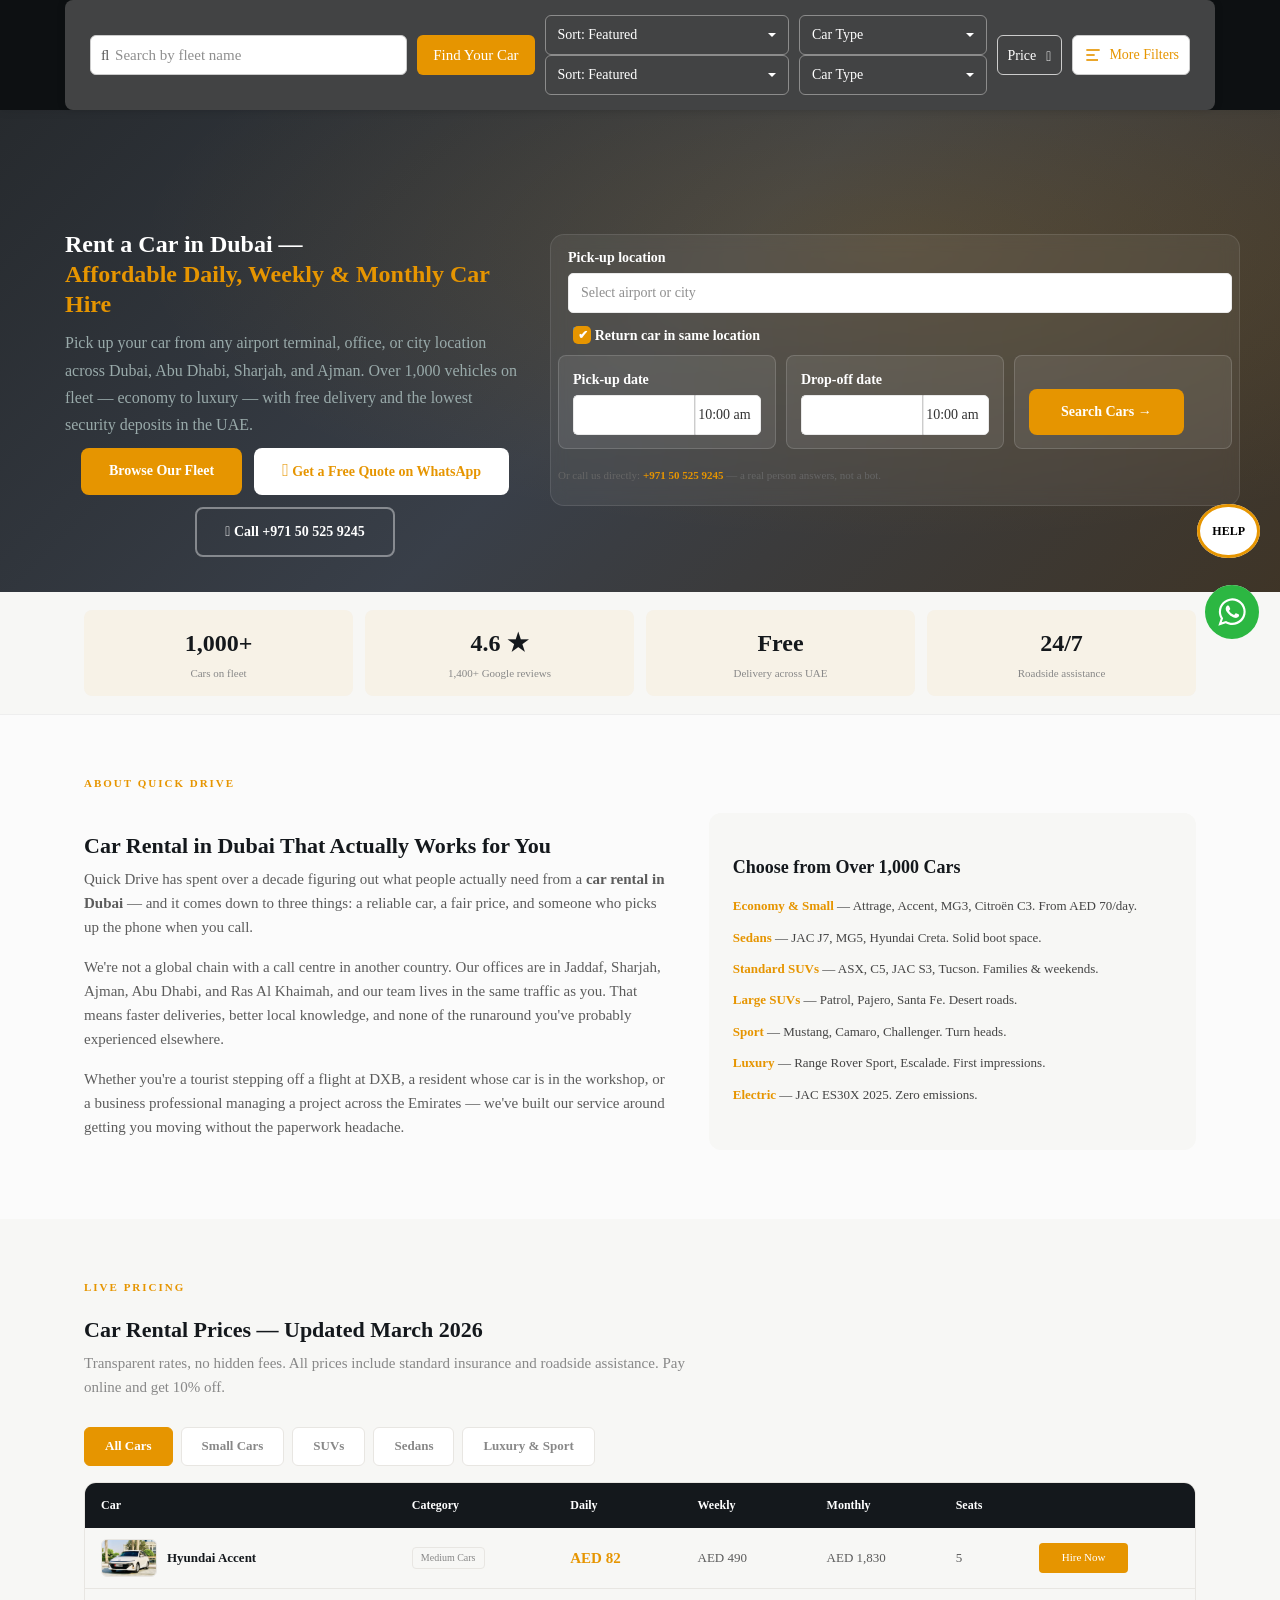
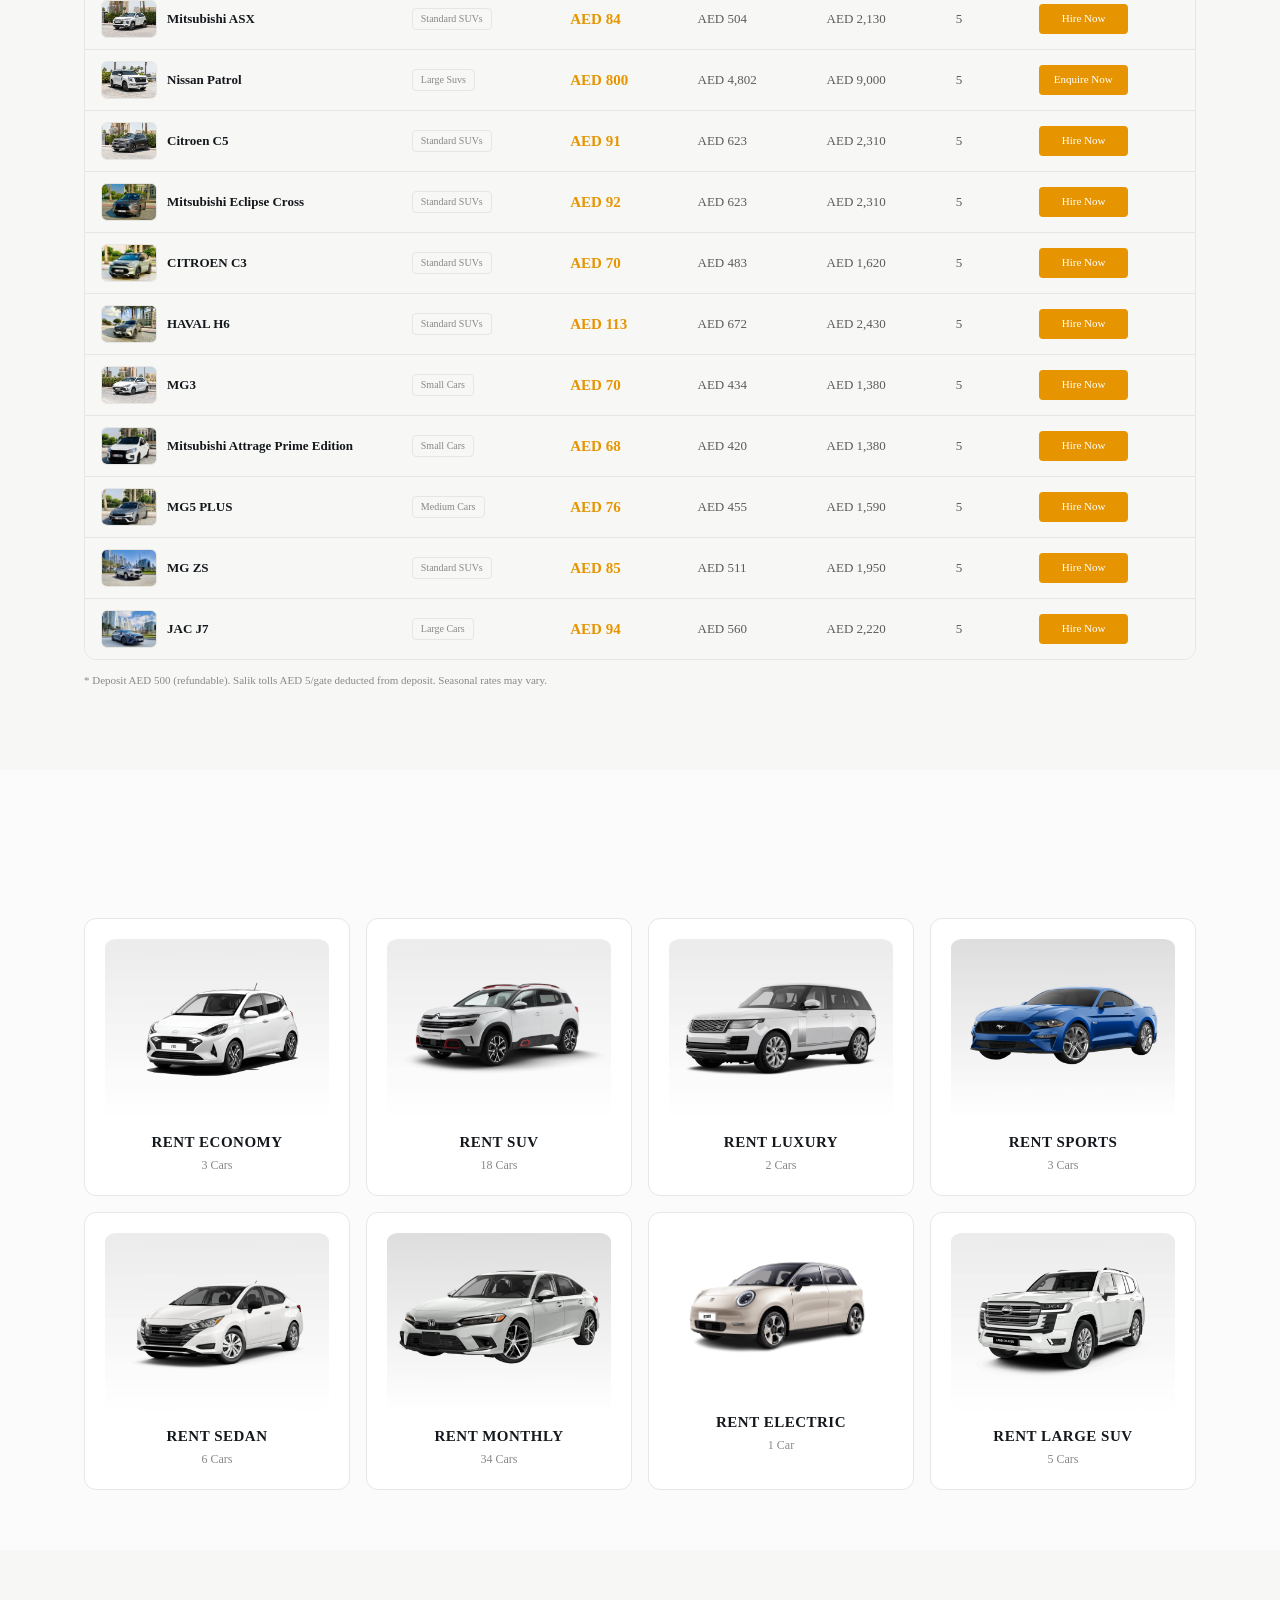
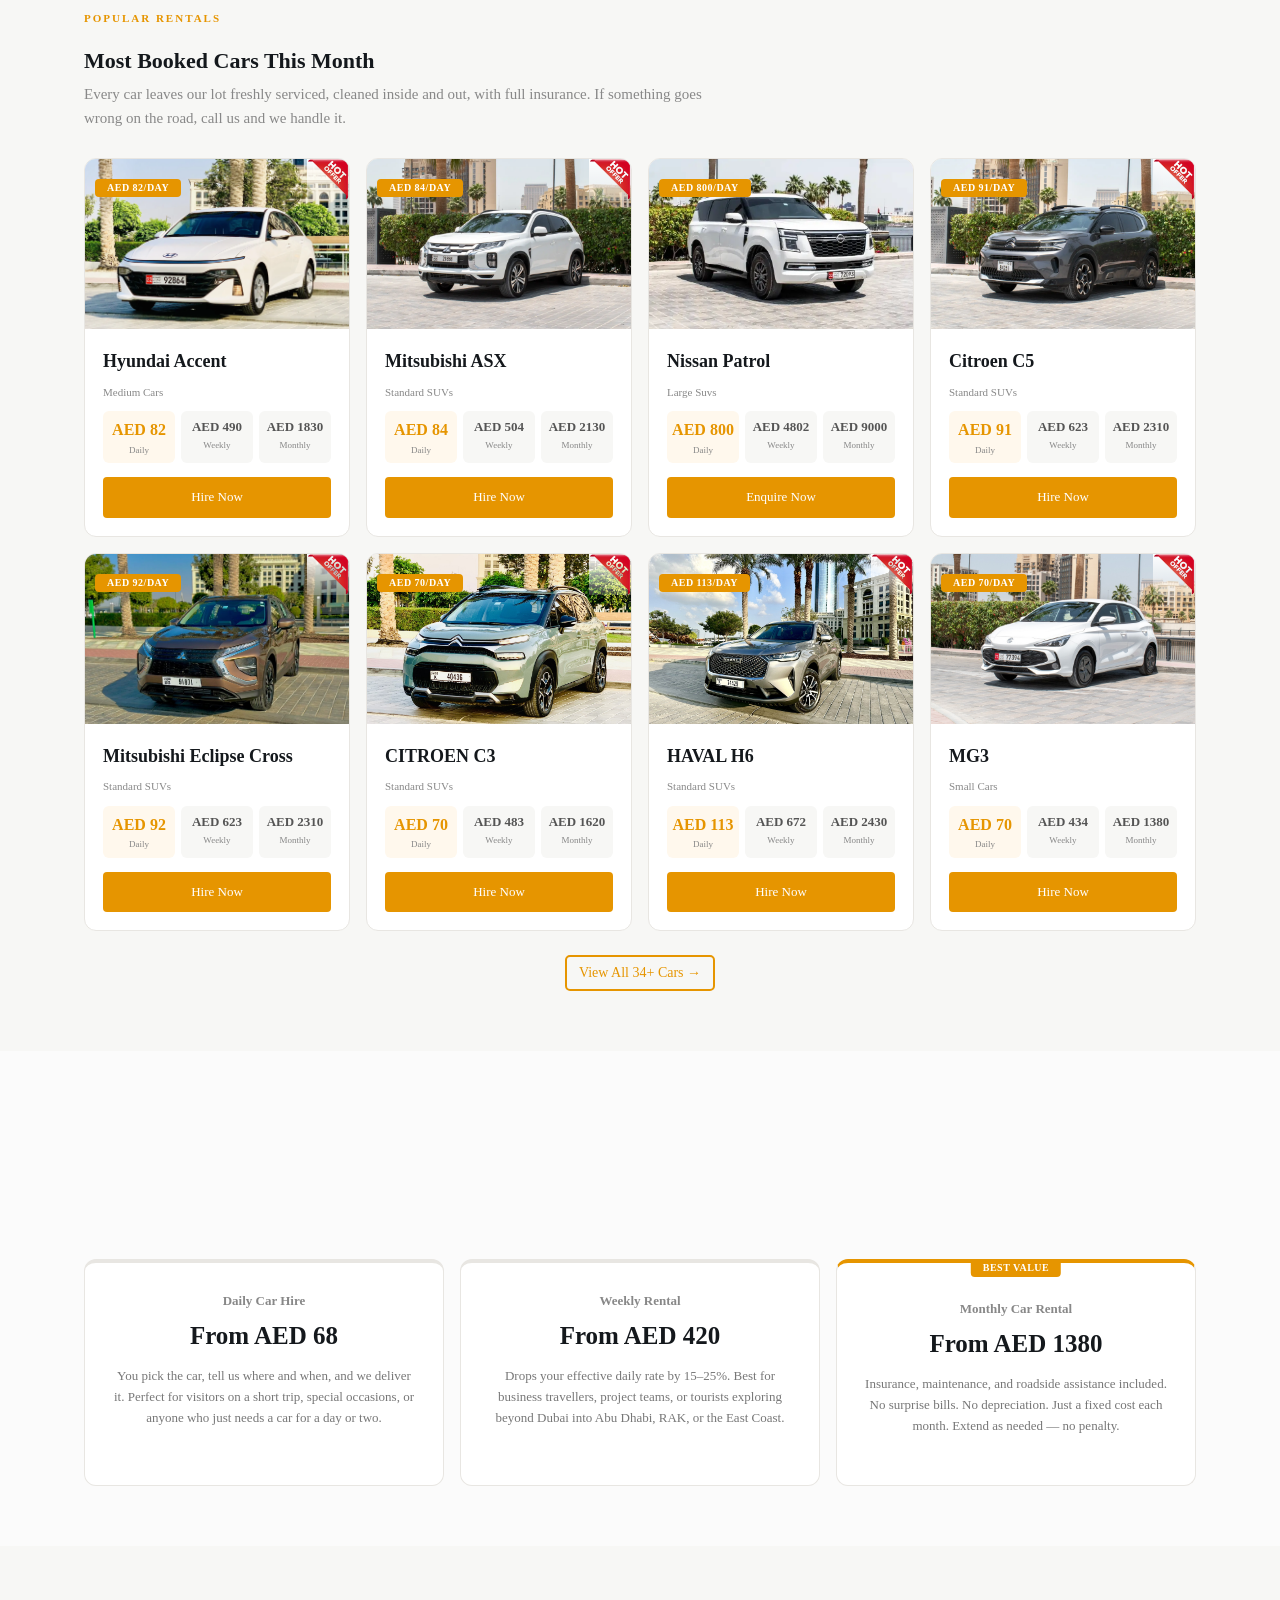
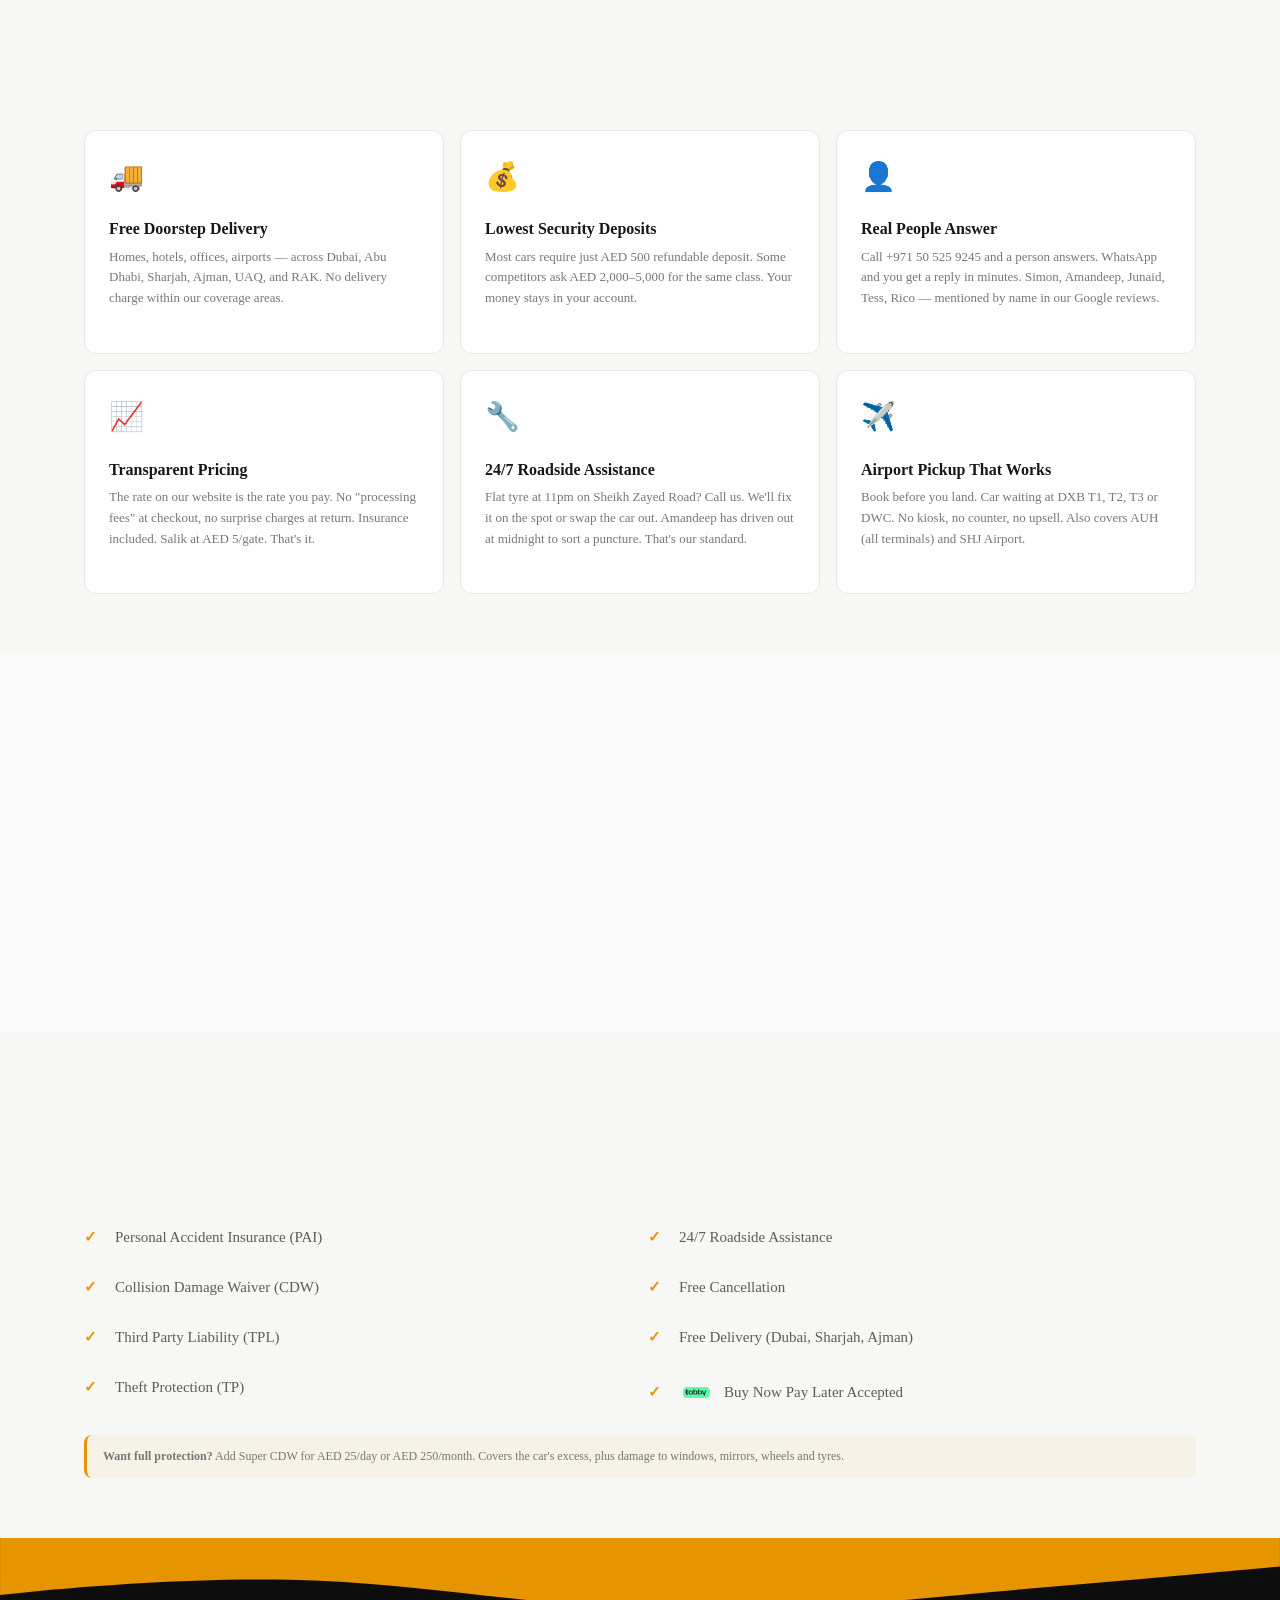
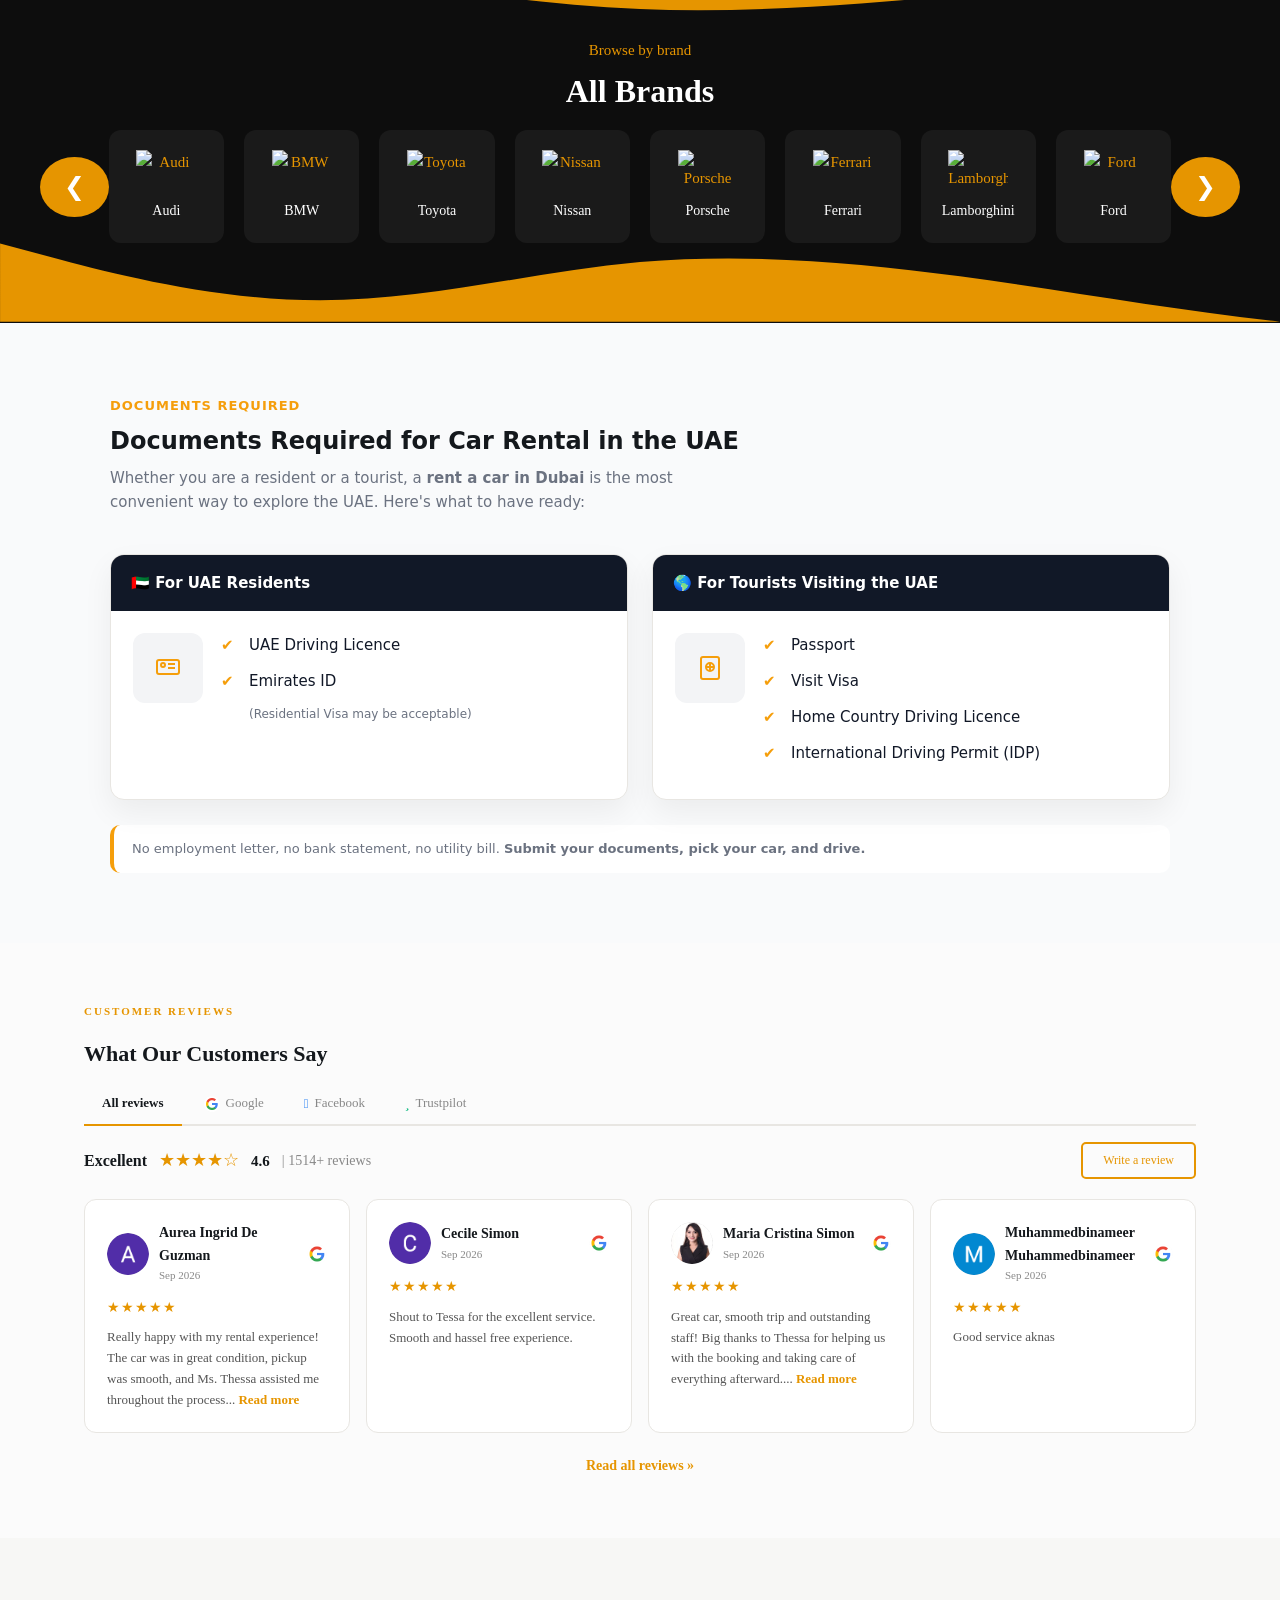
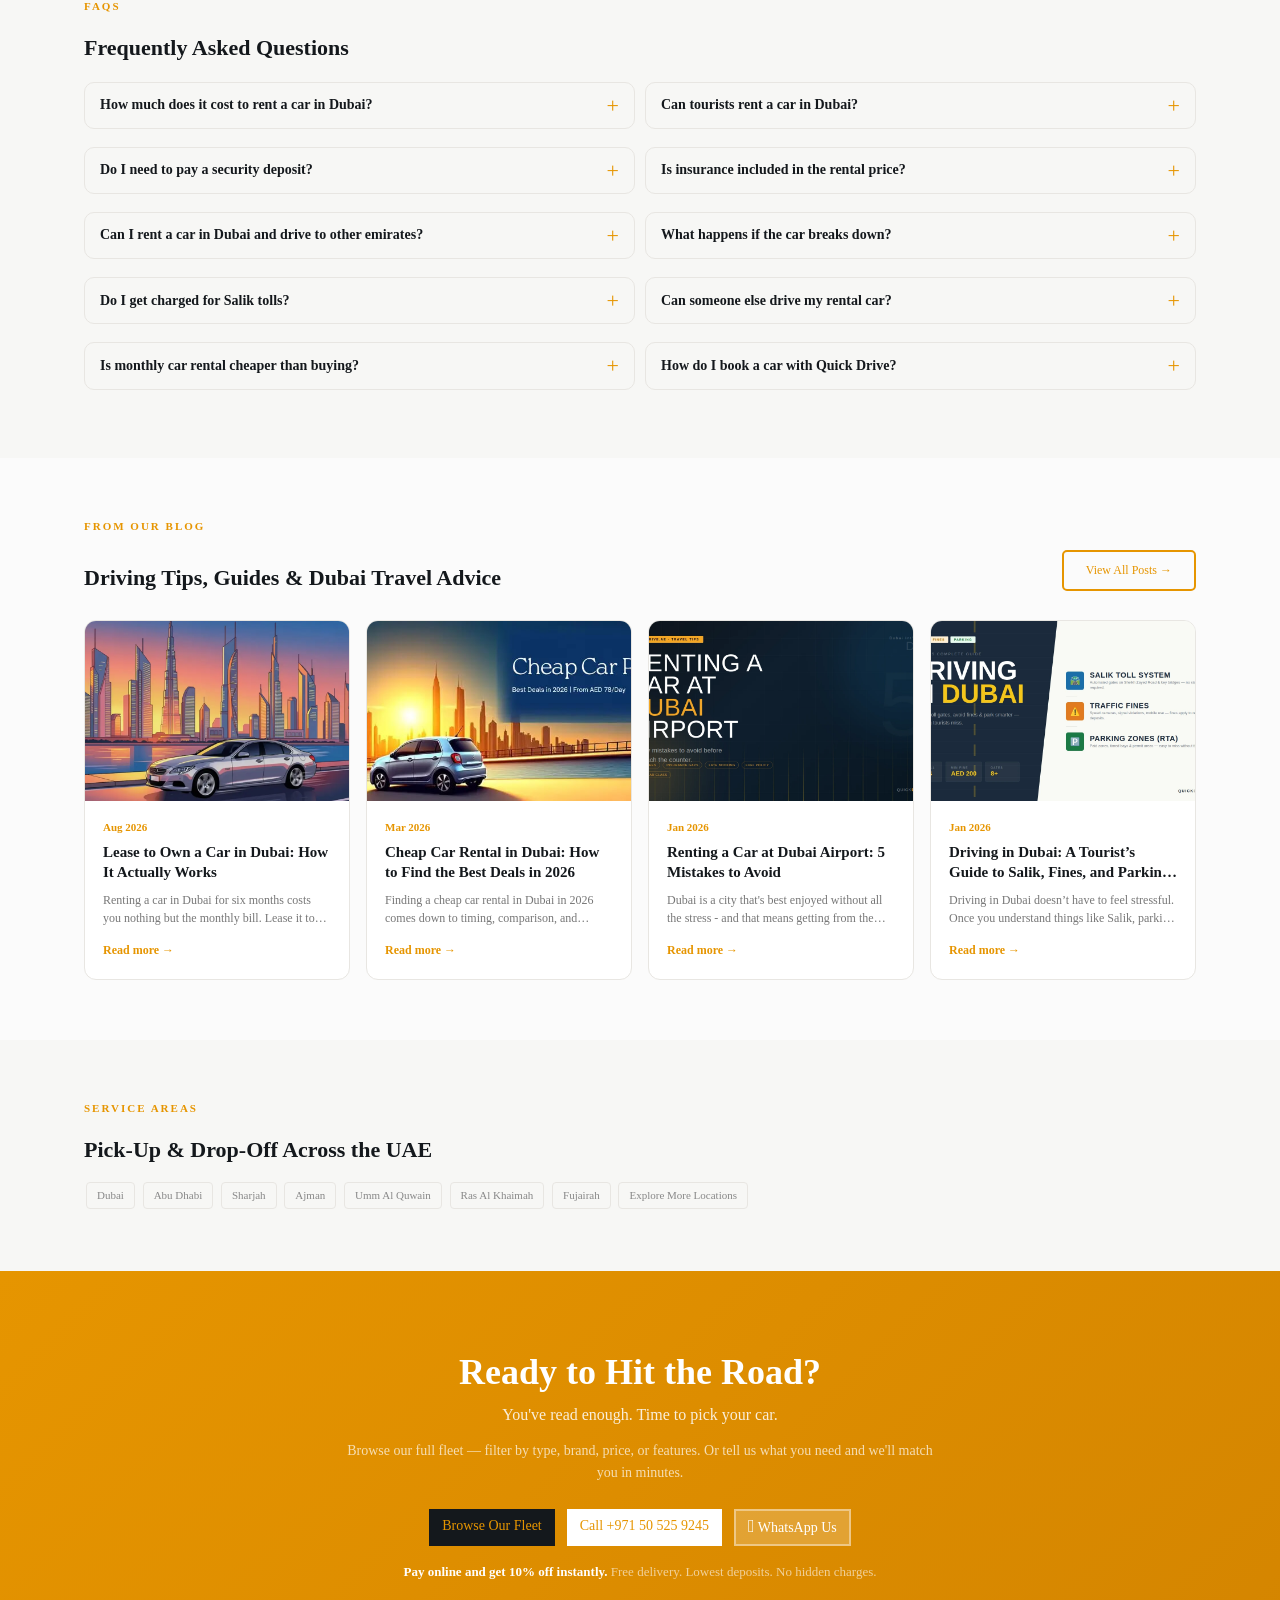
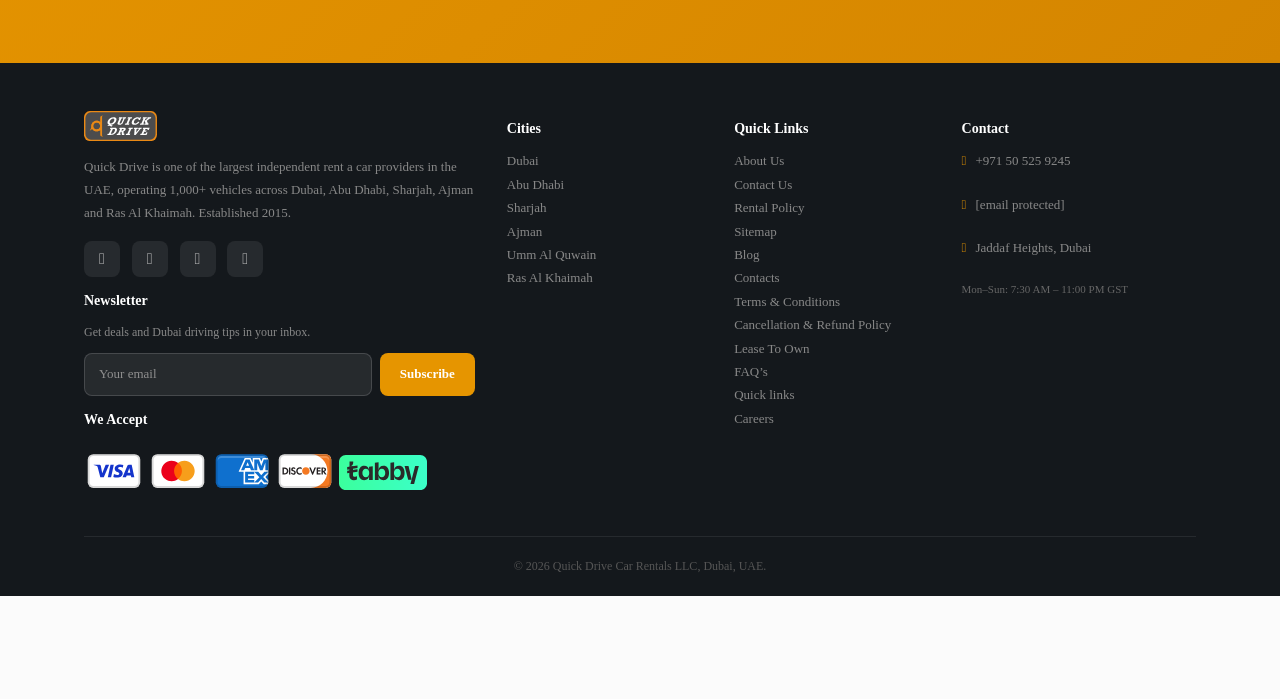
==== commit 09cbf99e: "Update and rename Rent a Car in Dubai _ Cheapest Monthly Car Rental — Quick Drive_files.html to inde" ====
--- a/index.html
+++ b/index.html
@@ -1,6 +1,6 @@
 <!DOCTYPE html>
 <!-- saved from url=(0022)https://quickdrive.ae/ -->
-<html lang="en" style="height: 100%;"><head><meta http-equiv="Content-Type" content="text/html; charset=UTF-8"><script async="" src="./Rent a Car in Dubai _ Cheapest Monthly Car Rental — Quick Drive_files/clarity.js.download"></script><script src="./Rent a Car in Dubai _ Cheapest Monthly Car Rental — Quick Drive_files/twk-main.js.download" charset="UTF-8" type="module" crossorigin="anonymous"></script><script async="" src="./Rent a Car in Dubai _ Cheapest Monthly Car Rental — Quick Drive_files/default" charset="UTF-8" crossorigin="*"></script><script async="" src="./Rent a Car in Dubai _ Cheapest Monthly Car Rental — Quick Drive_files/vo9x3ofgd7"></script><script async="" src="./Rent a Car in Dubai _ Cheapest Monthly Car Rental — Quick Drive_files/gtm.js.download"></script><script src="./Rent a Car in Dubai _ Cheapest Monthly Car Rental — Quick Drive_files/875360717060650" async=""></script><script async="" src="./Rent a Car in Dubai _ Cheapest Monthly Car Rental — Quick Drive_files/fbevents.js.download"></script><script type="text/javascript" async="" src="./Rent a Car in Dubai _ Cheapest Monthly Car Rental — Quick Drive_files/7wAy-dTpp0CQeElJP0LlO0tCZPClFNg5mz7Tsjh9yLt0smWi_oI"></script><script type="text/javascript" async="" src="./Rent a Car in Dubai _ Cheapest Monthly Car Rental — Quick Drive_files/7wAy-dTpoTqFCj1LUzSXXi4oZPClFNg5mz7Tsjh9yLt0smWi_oI"></script><script async="" src="./Rent a Car in Dubai _ Cheapest Monthly Car Rental — Quick Drive_files/saved_resource"></script><script>(function(w,i,g){w[g]=w[g]||[];if(typeof w[g].push=='function')w[g].push(i)})
+<html lang="en" style="height: 100%;"><head><meta http-equiv="Content-Type" content="text/html; charset=UTF-8"><script async="" src="./index/clarity.js.download"></script><script src="./index/twk-main.js.download" charset="UTF-8" type="module" crossorigin="anonymous"></script><script async="" src="./index/default" charset="UTF-8" crossorigin="*"></script><script async="" src="./index/vo9x3ofgd7"></script><script async="" src="./index/gtm.js.download"></script><script src="./index/875360717060650" async=""></script><script async="" src="./index/fbevents.js.download"></script><script type="text/javascript" async="" src="./index/7wAy-dTpp0CQeElJP0LlO0tCZPClFNg5mz7Tsjh9yLt0smWi_oI"></script><script type="text/javascript" async="" src="./index/7wAy-dTpoTqFCj1LUzSXXi4oZPClFNg5mz7Tsjh9yLt0smWi_oI"></script><script async="" src="./index/saved_resource"></script><script>(function(w,i,g){w[g]=w[g]||[];if(typeof w[g].push=='function')w[g].push(i)})
 (window,'GTM-N545RD8G','google_tags_first_party');</script><script>(function(w,d,s,l){w[l]=w[l]||[];(function(){w[l].push(arguments);})('set', 'developer_id.dYzg1YT', true);
 		w[l].push({'gtm.start':new Date().getTime(),event:'gtm.js'});var f=d.getElementsByTagName(s)[0],
 		j=d.createElement(s);j.async=true;j.src='/71l4/';
@@ -67,14 +67,14 @@
 
     <!-- Favicon and CSS -->
     <link name="favicon" type="image/x-icon" href="https://quickdrive.ae/rentit/assets/img/favicon.png" rel="shortcut icon">
-    <link href="./Rent a Car in Dubai _ Cheapest Monthly Car Rental — Quick Drive_files/all.min.css" rel="stylesheet">
-    <link href="./Rent a Car in Dubai _ Cheapest Monthly Car Rental — Quick Drive_files/css" rel="stylesheet">
-    <link href="./Rent a Car in Dubai _ Cheapest Monthly Car Rental — Quick Drive_files/all-css.min.css" rel="stylesheet">
-<link href="./Rent a Car in Dubai _ Cheapest Monthly Car Rental — Quick Drive_files/awesome-bootstrap-checkbox.css" rel="stylesheet">
-<link href="./Rent a Car in Dubai _ Cheapest Monthly Car Rental — Quick Drive_files/qd-home-css.css" rel="stylesheet">
-  <script src="./Rent a Car in Dubai _ Cheapest Monthly Car Rental — Quick Drive_files/jquery-1.11.1.min.js.download" type="text/javascript"></script>
-
-    <link href="./Rent a Car in Dubai _ Cheapest Monthly Car Rental — Quick Drive_files/bootstrap-datetimepicker.css" rel="stylesheet">
+    <link href="./index/all.min.css" rel="stylesheet">
+    <link href="./index/css" rel="stylesheet">
+    <link href="./index/all-css.min.css" rel="stylesheet">
+<link href="./index/awesome-bootstrap-checkbox.css" rel="stylesheet">
+<link href="./index/qd-home-css.css" rel="stylesheet">
+  <script src="./index/jquery-1.11.1.min.js.download" type="text/javascript"></script>
+
+    <link href="./index/bootstrap-datetimepicker.css" rel="stylesheet">
     
     <!-- Inline CSS -->
     <style>
@@ -896,7 +896,7 @@
     }
     </script>
         
-    <link type="text/css" rel="stylesheet" charset="UTF-8" href="./Rent a Car in Dubai _ Cheapest Monthly Car Rental — Quick Drive_files/m=el_main_css"><script type="text/javascript" charset="UTF-8" src="./Rent a Car in Dubai _ Cheapest Monthly Car Rental — Quick Drive_files/m=el_main"></script></head>
+    <link type="text/css" rel="stylesheet" charset="UTF-8" href="./index/m=el_main_css"><script type="text/javascript" charset="UTF-8" src="./index/m=el_main"></script></head>
 <body id="home" class="wide  " style="position: relative; min-height: 100%; top: 0px;">
 <!-- Google Tag Manager (noscript) -->
 <noscript>
@@ -968,7 +968,7 @@
                             <option value="vi">VI</option>
                         </select>
                     </div>
-                    <div id="google_translate_element" style="display: none;"><div class="skiptranslate goog-te-gadget" dir="ltr" style=""><div id=":0.targetLanguage" class="goog-te-gadget-simple" style="white-space: nowrap;"><img src="./Rent a Car in Dubai _ Cheapest Monthly Car Rental — Quick Drive_files/cleardot.gif" class="goog-te-gadget-icon" alt="" style="background-image: url(&quot;https://translate.googleapis.com/translate_static/img/te_ctrl3.gif&quot;); background-position: -65px 0px;"><span style="vertical-align: middle;"><a aria-haspopup="true" class="VIpgJd-ZVi9od-xl07Ob-lTBxed" href="https://quickdrive.ae/#"><span>Select Language</span><img src="./Rent a Car in Dubai _ Cheapest Monthly Car Rental — Quick Drive_files/cleardot.gif" alt="" width="1" height="1"><span style="border-left: 1px solid rgb(187, 187, 187);">​</span><img src="./Rent a Car in Dubai _ Cheapest Monthly Car Rental — Quick Drive_files/cleardot.gif" alt="" width="1" height="1"><span aria-hidden="true" style="color: rgb(118, 118, 118);">▼</span></a></span></div></div></div>
+                    <div id="google_translate_element" style="display: none;"><div class="skiptranslate goog-te-gadget" dir="ltr" style=""><div id=":0.targetLanguage" class="goog-te-gadget-simple" style="white-space: nowrap;"><img src="./index/cleardot.gif" class="goog-te-gadget-icon" alt="" style="background-image: url(&quot;https://translate.googleapis.com/translate_static/img/te_ctrl3.gif&quot;); background-position: -65px 0px;"><span style="vertical-align: middle;"><a aria-haspopup="true" class="VIpgJd-ZVi9od-xl07Ob-lTBxed" href="https://quickdrive.ae/#"><span>Select Language</span><img src="./index/cleardot.gif" alt="" width="1" height="1"><span style="border-left: 1px solid rgb(187, 187, 187);">​</span><img src="./index/cleardot.gif" alt="" width="1" height="1"><span aria-hidden="true" style="color: rgb(118, 118, 118);">▼</span></a></span></div></div></div>
                     <!-- User Dropdown -->
                     <div class="user-dropdown sos2 setcurrency">
                                                     <a href="javascript:void(0);" class="text-blue user-arrow" id="user-login" role="button" aria-haspopup="true" aria-expanded="false">
@@ -986,7 +986,7 @@
                 <!-- Logo -->
                 <div class="logo ">
                     <a href="https://quickdrive.ae/">
-                        <img src="./Rent a Car in Dubai _ Cheapest Monthly Car Rental — Quick Drive_files/qd-logo.svg" alt="Quickdrive">
+                        <img src="./index/qd-logo.svg" alt="Quickdrive">
                     </a>
                 </div>
                 <!-- Menu Toggle and Navigation -->
@@ -1558,7 +1558,7 @@
 </script>
 <!-- jQuery CDN -->
 <!--<script src="https://code.jquery.com/jquery-3.6.0.min.js"></script>-->
-<script src="./Rent a Car in Dubai _ Cheapest Monthly Car Rental — Quick Drive_files/element.js.download" type="text/javascript"></script>
+<script src="./index/element.js.download" type="text/javascript"></script>
 <script type="text/javascript">
     function setCookie_lang(name, value, days, domain = '') {
         const expires = new Date(Date.now() + days * 864e5).toUTCString();
@@ -1681,13 +1681,13 @@
 <!-- CONTENT AREA -->
 <div class="content-area pb-edit-content" data-p-id="">
 
-  <link rel="stylesheet" href="./Rent a Car in Dubai _ Cheapest Monthly Car Rental — Quick Drive_files/css(1)">
-<link rel="stylesheet" href="./Rent a Car in Dubai _ Cheapest Monthly Car Rental — Quick Drive_files/css(2)">
-<link rel="stylesheet" href="./Rent a Car in Dubai _ Cheapest Monthly Car Rental — Quick Drive_files/owl.carousel.min.css">
-<link rel="stylesheet" href="./Rent a Car in Dubai _ Cheapest Monthly Car Rental — Quick Drive_files/owl.theme.default.css">
+  <link rel="stylesheet" href="./index/css(1)">
+<link rel="stylesheet" href="./index/css(2)">
+<link rel="stylesheet" href="./index/owl.carousel.min.css">
+<link rel="stylesheet" href="./index/owl.theme.default.css">
 <!-- <script src="https://ajax.googleapis.com/ajax/libs/jquery/3.4.1/jquery.min.js"></script> -->
-<script src="./Rent a Car in Dubai _ Cheapest Monthly Car Rental — Quick Drive_files/popper.min.js.download" type="text/javascript"></script>
-<script src="./Rent a Car in Dubai _ Cheapest Monthly Car Rental — Quick Drive_files/bootstrap.min.js.download" type="text/javascript"></script>
+<script src="./index/popper.min.js.download" type="text/javascript"></script>
+<script src="./index/bootstrap.min.js.download" type="text/javascript"></script>
 <style>
 	.cat_id_34{ display: none;}
     .fa-whatsapp:before {
@@ -2550,7 +2550,7 @@
                             <!-- CAR -->
                             <td>
                                 <div class="cl">
-                                    <img src="./Rent a Car in Dubai _ Cheapest Monthly Car Rental — Quick Drive_files/33332IMG_5851.webp" class="ct" loading="lazy">
+                                    <img src="./index/33332IMG_5851.webp" class="ct" loading="lazy">
 
                                     Hyundai Accent
                                 </div>
@@ -2603,7 +2603,7 @@
                             <!-- CAR -->
                             <td>
                                 <div class="cl">
-                                    <img src="./Rent a Car in Dubai _ Cheapest Monthly Car Rental — Quick Drive_files/DSC_0053 -.webp" class="ct" loading="lazy">
+                                    <img src="./index/DSC_0053 -.webp" class="ct" loading="lazy">
 
                                     Mitsubishi ASX
                                 </div>
@@ -2656,7 +2656,7 @@
                             <!-- CAR -->
                             <td>
                                 <div class="cl">
-                                    <img src="./Rent a Car in Dubai _ Cheapest Monthly Car Rental — Quick Drive_files/11.webp" class="ct" loading="lazy">
+                                    <img src="./index/11.webp" class="ct" loading="lazy">
 
                                     Nissan Patrol
                                 </div>
@@ -2709,7 +2709,7 @@
                             <!-- CAR -->
                             <td>
                                 <div class="cl">
-                                    <img src="./Rent a Car in Dubai _ Cheapest Monthly Car Rental — Quick Drive_files/DSC_0036 - .webp" class="ct" loading="lazy">
+                                    <img src="./index/DSC_0036 - .webp" class="ct" loading="lazy">
 
                                     Citroen C5
                                 </div>
@@ -2762,7 +2762,7 @@
                             <!-- CAR -->
                             <td>
                                 <div class="cl">
-                                    <img src="./Rent a Car in Dubai _ Cheapest Monthly Car Rental — Quick Drive_files/IMG_7320.jpg" class="ct" loading="lazy">
+                                    <img src="./index/IMG_7320.jpg" class="ct" loading="lazy">
 
                                     Mitsubishi Eclipse Cross
                                 </div>
@@ -2815,7 +2815,7 @@
                             <!-- CAR -->
                             <td>
                                 <div class="cl">
-                                    <img src="./Rent a Car in Dubai _ Cheapest Monthly Car Rental — Quick Drive_files/IMG_5878 (3).jpg" class="ct" loading="lazy">
+                                    <img src="./index/IMG_5878 (3).jpg" class="ct" loading="lazy">
 
                                     CITROEN C3
                                 </div>
@@ -2868,7 +2868,7 @@
                             <!-- CAR -->
                             <td>
                                 <div class="cl">
-                                    <img src="./Rent a Car in Dubai _ Cheapest Monthly Car Rental — Quick Drive_files/IMG_E9292.jpg" class="ct" loading="lazy">
+                                    <img src="./index/IMG_E9292.jpg" class="ct" loading="lazy">
 
                                     HAVAL H6
                                 </div>
@@ -2921,7 +2921,7 @@
                             <!-- CAR -->
                             <td>
                                 <div class="cl">
-                                    <img src="./Rent a Car in Dubai _ Cheapest Monthly Car Rental — Quick Drive_files/DSC_0002 - .jpg" class="ct" loading="lazy">
+                                    <img src="./index/DSC_0002 - .jpg" class="ct" loading="lazy">
 
                                     MG3
                                 </div>
@@ -2974,7 +2974,7 @@
                             <!-- CAR -->
                             <td>
                                 <div class="cl">
-                                    <img src="./Rent a Car in Dubai _ Cheapest Monthly Car Rental — Quick Drive_files/new new IMG_5778 (1).jpg" class="ct" loading="lazy">
+                                    <img src="./index/new new IMG_5778 (1).jpg" class="ct" loading="lazy">
 
                                     Mitsubishi Attrage Prime Edition
                                 </div>
@@ -3027,7 +3027,7 @@
                             <!-- CAR -->
                             <td>
                                 <div class="cl">
-                                    <img src="./Rent a Car in Dubai _ Cheapest Monthly Car Rental — Quick Drive_files/last IMG_5791 (2).jpg" class="ct" loading="lazy">
+                                    <img src="./index/last IMG_5791 (2).jpg" class="ct" loading="lazy">
 
                                     MG5 PLUS
                                 </div>
@@ -3080,7 +3080,7 @@
                             <!-- CAR -->
                             <td>
                                 <div class="cl">
-                                    <img src="./Rent a Car in Dubai _ Cheapest Monthly Car Rental — Quick Drive_files/01 mg.webp" class="ct" loading="lazy">
+                                    <img src="./index/01 mg.webp" class="ct" loading="lazy">
 
                                     MG ZS
                                 </div>
@@ -3133,7 +3133,7 @@
                             <!-- CAR -->
                             <td>
                                 <div class="cl">
-                                    <img src="./Rent a Car in Dubai _ Cheapest Monthly Car Rental — Quick Drive_files/01 JAC J7.webp" class="ct" loading="lazy">
+                                    <img src="./index/01 JAC J7.webp" class="ct" loading="lazy">
 
                                     JAC J7
                                 </div>
@@ -3202,7 +3202,7 @@
 
             <a href="https://quickdrive.ae/cars-for-rent/small-cars" class="cat-card visible" data-reveal="scale">
 
-                <img src="./Rent a Car in Dubai _ Cheapest Monthly Car Rental — Quick Drive_files/small-min.jpg" alt="Rent Economy" class="cat-img" loading="lazy">
+                <img src="./index/small-min.jpg" alt="Rent Economy" class="cat-img" loading="lazy">
 
                 <div style="font-weight:700;font-size:15px;color:var(--d);margin-bottom:2px;text-transform:uppercase;letter-spacing:.5px">
                     Rent Economy
@@ -3216,7 +3216,7 @@
 
             <a href="https://quickdrive.ae/cars-for-rent/standard-suvs" class="cat-card visible" data-reveal="scale">
 
-                <img src="./Rent a Car in Dubai _ Cheapest Monthly Car Rental — Quick Drive_files/standard-suv.jpg" alt="Rent SUV" class="cat-img" loading="lazy">
+                <img src="./index/standard-suv.jpg" alt="Rent SUV" class="cat-img" loading="lazy">
 
                 <div style="font-weight:700;font-size:15px;color:var(--d);margin-bottom:2px;text-transform:uppercase;letter-spacing:.5px">
                     Rent SUV
@@ -3230,7 +3230,7 @@
 
             <a href="https://quickdrive.ae/cars-for-rent/luxury" class="cat-card visible" data-reveal="scale">
 
-                <img src="./Rent a Car in Dubai _ Cheapest Monthly Car Rental — Quick Drive_files/luxury-min.jpg" alt="Rent Luxury" class="cat-img" loading="lazy">
+                <img src="./index/luxury-min.jpg" alt="Rent Luxury" class="cat-img" loading="lazy">
 
                 <div style="font-weight:700;font-size:15px;color:var(--d);margin-bottom:2px;text-transform:uppercase;letter-spacing:.5px">
                     Rent Luxury
@@ -3244,7 +3244,7 @@
 
             <a href="https://quickdrive.ae/cars-for-rent/sport" class="cat-card visible" data-reveal="scale">
 
-                <img src="./Rent a Car in Dubai _ Cheapest Monthly Car Rental — Quick Drive_files/sports.jpg" alt="Rent Sports" class="cat-img" loading="lazy">
+                <img src="./index/sports.jpg" alt="Rent Sports" class="cat-img" loading="lazy">
 
                 <div style="font-weight:700;font-size:15px;color:var(--d);margin-bottom:2px;text-transform:uppercase;letter-spacing:.5px">
                     Rent Sports
@@ -3258,7 +3258,7 @@
 
             <a href="https://quickdrive.ae/cars-for-rent" class="cat-card visible" data-reveal="scale">
 
-                <img src="./Rent a Car in Dubai _ Cheapest Monthly Car Rental — Quick Drive_files/medium-min.jpg" alt="Rent Sedan" class="cat-img" loading="lazy">
+                <img src="./index/medium-min.jpg" alt="Rent Sedan" class="cat-img" loading="lazy">
 
                 <div style="font-weight:700;font-size:15px;color:var(--d);margin-bottom:2px;text-transform:uppercase;letter-spacing:.5px">
                     Rent Sedan
@@ -3272,7 +3272,7 @@
 
             <a href="https://quickdrive.ae/fleet-monthly-offer" class="cat-card visible" data-reveal="scale">
 
-                <img src="./Rent a Car in Dubai _ Cheapest Monthly Car Rental — Quick Drive_files/large.jpg" alt="Rent Monthly" class="cat-img" loading="lazy">
+                <img src="./index/large.jpg" alt="Rent Monthly" class="cat-img" loading="lazy">
 
                 <div style="font-weight:700;font-size:15px;color:var(--d);margin-bottom:2px;text-transform:uppercase;letter-spacing:.5px">
                     Rent Monthly
@@ -3286,7 +3286,7 @@
 
             <a href="https://quickdrive.ae/cars-for-rent/electric-car" class="cat-card visible" data-reveal="scale">
 
-                <img src="./Rent a Car in Dubai _ Cheapest Monthly Car Rental — Quick Drive_files/jac-e30x-exterior-01-removebg-preview.png" alt="Rent Electric" class="cat-img" loading="lazy">
+                <img src="./index/jac-e30x-exterior-01-removebg-preview.png" alt="Rent Electric" class="cat-img" loading="lazy">
 
                 <div style="font-weight:700;font-size:15px;color:var(--d);margin-bottom:2px;text-transform:uppercase;letter-spacing:.5px">
                     Rent Electric
@@ -3300,7 +3300,7 @@
 
             <a href="https://quickdrive.ae/cars-for-rent/large-suvs" class="cat-card visible" data-reveal="scale">
 
-                <img src="./Rent a Car in Dubai _ Cheapest Monthly Car Rental — Quick Drive_files/large-suv.jpg" alt="Rent Large SUV" class="cat-img" loading="lazy">
+                <img src="./index/large-suv.jpg" alt="Rent Large SUV" class="cat-img" loading="lazy">
 
                 <div style="font-weight:700;font-size:15px;color:var(--d);margin-bottom:2px;text-transform:uppercase;letter-spacing:.5px">
                     Rent Large SUV
@@ -3333,7 +3333,7 @@
 
                             <a href="https://quickdrive.ae/cars-for-rent/hyundai/hyundai-accent">
 
-                                <img src="./Rent a Car in Dubai _ Cheapest Monthly Car Rental — Quick Drive_files/33332IMG_5851.webp" alt="Hyundai Accent" class="ci" loading="lazy">
+                                <img src="./index/33332IMG_5851.webp" alt="Hyundai Accent" class="ci" loading="lazy">
 
                             </a>
 
@@ -3348,7 +3348,7 @@
 
                             <!-- Discount Badge -->
                                                             <div class="discount_active">
-                                    <img src="./Rent a Car in Dubai _ Cheapest Monthly Car Rental — Quick Drive_files/discount.png" width="42" alt="Discount">
+                                    <img src="./index/discount.png" width="42" alt="Discount">
                                 </div>
                             
                         </div>
@@ -3434,7 +3434,7 @@
 
                             <a href="https://quickdrive.ae/cars-for-rent/mitsubishi/mitsubishi-asx">
 
-                                <img src="./Rent a Car in Dubai _ Cheapest Monthly Car Rental — Quick Drive_files/DSC_0053 -.webp" alt="Mitsubishi ASX" class="ci" loading="lazy">
+                                <img src="./index/DSC_0053 -.webp" alt="Mitsubishi ASX" class="ci" loading="lazy">
 
                             </a>
 
@@ -3449,7 +3449,7 @@
 
                             <!-- Discount Badge -->
                                                             <div class="discount_active">
-                                    <img src="./Rent a Car in Dubai _ Cheapest Monthly Car Rental — Quick Drive_files/discount.png" width="42" alt="Discount">
+                                    <img src="./index/discount.png" width="42" alt="Discount">
                                 </div>
                             
                         </div>
@@ -3535,7 +3535,7 @@
 
                             <a href="https://quickdrive.ae/cars-for-rent/nissan/nissan-patrol">
 
-                                <img src="./Rent a Car in Dubai _ Cheapest Monthly Car Rental — Quick Drive_files/11.webp" alt="Nissan Patrol" class="ci" loading="lazy">
+                                <img src="./index/11.webp" alt="Nissan Patrol" class="ci" loading="lazy">
 
                             </a>
 
@@ -3633,7 +3633,7 @@
 
                             <a href="https://quickdrive.ae/cars-for-rent/citroen/citroen-c5">
 
-                                <img src="./Rent a Car in Dubai _ Cheapest Monthly Car Rental — Quick Drive_files/DSC_0036 - .webp" alt="Citroen C5" class="ci" loading="lazy">
+                                <img src="./index/DSC_0036 - .webp" alt="Citroen C5" class="ci" loading="lazy">
 
                             </a>
 
@@ -3648,7 +3648,7 @@
 
                             <!-- Discount Badge -->
                                                             <div class="discount_active">
-                                    <img src="./Rent a Car in Dubai _ Cheapest Monthly Car Rental — Quick Drive_files/discount.png" width="42" alt="Discount">
+                                    <img src="./index/discount.png" width="42" alt="Discount">
                                 </div>
                             
                         </div>
@@ -3734,7 +3734,7 @@
 
                             <a href="https://quickdrive.ae/cars-for-rent/mitsubishi/mitsubishi-eclipse-cross">
 
-                                <img src="./Rent a Car in Dubai _ Cheapest Monthly Car Rental — Quick Drive_files/IMG_7320.jpg" alt="Mitsubishi Eclipse Cross" class="ci" loading="lazy">
+                                <img src="./index/IMG_7320.jpg" alt="Mitsubishi Eclipse Cross" class="ci" loading="lazy">
 
                             </a>
 
@@ -3749,7 +3749,7 @@
 
                             <!-- Discount Badge -->
                                                             <div class="discount_active">
-                                    <img src="./Rent a Car in Dubai _ Cheapest Monthly Car Rental — Quick Drive_files/discount.png" width="42" alt="Discount">
+                                    <img src="./index/discount.png" width="42" alt="Discount">
                                 </div>
                             
                         </div>
@@ -3835,7 +3835,7 @@
 
                             <a href="https://quickdrive.ae/cars-for-rent/citroen/citroen-c3">
 
-                                <img src="./Rent a Car in Dubai _ Cheapest Monthly Car Rental — Quick Drive_files/IMG_5878 (3).jpg" alt="CITROEN C3" class="ci" loading="lazy">
+                                <img src="./index/IMG_5878 (3).jpg" alt="CITROEN C3" class="ci" loading="lazy">
 
                             </a>
 
@@ -3850,7 +3850,7 @@
 
                             <!-- Discount Badge -->
                                                             <div class="discount_active">
-                                    <img src="./Rent a Car in Dubai _ Cheapest Monthly Car Rental — Quick Drive_files/discount.png" width="42" alt="Discount">
+                                    <img src="./index/discount.png" width="42" alt="Discount">
                                 </div>
                             
                         </div>
@@ -3936,7 +3936,7 @@
 
                             <a href="https://quickdrive.ae/cars-for-rent/haval/haval-h6">
 
-                                <img src="./Rent a Car in Dubai _ Cheapest Monthly Car Rental — Quick Drive_files/IMG_E9292.jpg" alt="HAVAL H6" class="ci" loading="lazy">
+                                <img src="./index/IMG_E9292.jpg" alt="HAVAL H6" class="ci" loading="lazy">
 
                             </a>
 
@@ -3951,7 +3951,7 @@
 
                             <!-- Discount Badge -->
                                                             <div class="discount_active">
-                                    <img src="./Rent a Car in Dubai _ Cheapest Monthly Car Rental — Quick Drive_files/discount.png" width="42" alt="Discount">
+                                    <img src="./index/discount.png" width="42" alt="Discount">
                                 </div>
                             
                         </div>
@@ -4037,7 +4037,7 @@
 
                             <a href="https://quickdrive.ae/cars-for-rent/mg/mg3">
 
-                                <img src="./Rent a Car in Dubai _ Cheapest Monthly Car Rental — Quick Drive_files/DSC_0002 - .jpg" alt="MG3" class="ci" loading="lazy">
+                                <img src="./index/DSC_0002 - .jpg" alt="MG3" class="ci" loading="lazy">
 
                             </a>
 
@@ -4052,7 +4052,7 @@
 
                             <!-- Discount Badge -->
                                                             <div class="discount_active">
-                                    <img src="./Rent a Car in Dubai _ Cheapest Monthly Car Rental — Quick Drive_files/discount.png" width="42" alt="Discount">
+                                    <img src="./index/discount.png" width="42" alt="Discount">
                                 </div>
                             
                         </div>
@@ -4227,7 +4227,7 @@
                 <div style="display:flex;align-items:center;gap:10px;padding:9px 0"><span class="check">✓</span> 24/7 Roadside Assistance</div>
                 <div style="display:flex;align-items:center;gap:10px;padding:9px 0"><span class="check">✓</span> Free Cancellation</div>
                 <div style="display:flex;align-items:center;gap:10px;padding:9px 0"><span class="check">✓</span> Free Delivery (Dubai, Sharjah, Ajman)</div>
-                <div style="display:flex;align-items:center;gap:10px;padding:9px 0"><span class="check">✓</span> <img src="./Rent a Car in Dubai _ Cheapest Monthly Car Rental — Quick Drive_files/tabby.svg" alt="Tabby" style="height:35px;display:inline"> Buy Now Pay Later Accepted</div>
+                <div style="display:flex;align-items:center;gap:10px;padding:9px 0"><span class="check">✓</span> <img src="./index/tabby.svg" alt="Tabby" style="height:35px;display:inline"> Buy Now Pay Later Accepted</div>
             </div>
         </div>
         <div style="font-size:12px;color:#777;margin-top:16px;padding:12px 16px;background:rgba(230,149,0,.06);border-radius:8px;border-left:3px solid var(--a)" data-reveal="">
@@ -4259,7 +4259,7 @@
             <div class="brand-card">
                 <a href="https://quickdrive.ae/cars-for-rent/audi">
                     <div class="brand-logo">
-                        <img src="./Rent a Car in Dubai _ Cheapest Monthly Car Rental — Quick Drive_files/ffffff" alt="Audi">
+                        <img src="./index/ffffff" alt="Audi">
                     </div>
                     <div class="brand-name">Audi</div>
                 </a>
@@ -4269,7 +4269,7 @@
             <div class="brand-card">
                 <a href="https://quickdrive.ae/cars-for-rent/bmw">
                     <div class="brand-logo">
-                        <img src="./Rent a Car in Dubai _ Cheapest Monthly Car Rental — Quick Drive_files/ffffff(1)" alt="BMW">
+                        <img src="./index/ffffff(1)" alt="BMW">
                     </div>
                     <div class="brand-name">BMW</div>
                 </a>
@@ -4278,7 +4278,7 @@
             <div class="brand-card">
                 <a href="https://quickdrive.ae/cars-for-rent/toyota">
                     <div class="brand-logo">
-                        <img src="./Rent a Car in Dubai _ Cheapest Monthly Car Rental — Quick Drive_files/ffffff(2)" alt="Toyota">
+                        <img src="./index/ffffff(2)" alt="Toyota">
                     </div>
                     <div class="brand-name">Toyota</div>
                 </a>
@@ -4288,7 +4288,7 @@
             <div class="brand-card">
                 <a href="https://quickdrive.ae/cars-for-rent/nissan">
                     <div class="brand-logo">
-                        <img src="./Rent a Car in Dubai _ Cheapest Monthly Car Rental — Quick Drive_files/ffffff(3)" alt="Nissan">
+                        <img src="./index/ffffff(3)" alt="Nissan">
                     </div>
                     <div class="brand-name">Nissan</div>
                 </a>
@@ -4298,7 +4298,7 @@
             <div class="brand-card">
                 <a href="https://quickdrive.ae/cars-for-rent/porsche">
                     <div class="brand-logo">
-                        <img src="./Rent a Car in Dubai _ Cheapest Monthly Car Rental — Quick Drive_files/ffffff(4)" alt="Porsche">
+                        <img src="./index/ffffff(4)" alt="Porsche">
                     </div>
                     <div class="brand-name">Porsche</div>
                 </a>
@@ -4308,7 +4308,7 @@
             <div class="brand-card">
                  <a href="https://quickdrive.ae/cars-for-rent/ferrari">
                      <div class="brand-logo">
-                         <img src="./Rent a Car in Dubai _ Cheapest Monthly Car Rental — Quick Drive_files/ffffff(5)" alt="Ferrari">
+                         <img src="./index/ffffff(5)" alt="Ferrari">
                      </div>
                      <div class="brand-name">Ferrari</div>
                  </a>
@@ -4318,7 +4318,7 @@
             <div class="brand-card">
                 <a href="https://quickdrive.ae/cars-for-rent/lamborghini">
                     <div class="brand-logo">
-                        <img src="./Rent a Car in Dubai _ Cheapest Monthly Car Rental — Quick Drive_files/ffffff(6)" alt="Lamborghini">
+                        <img src="./index/ffffff(6)" alt="Lamborghini">
                     </div>
                     <div class="brand-name">Lamborghini</div>
                 </a>
@@ -4328,7 +4328,7 @@
             <div class="brand-card">
                 <a href="https://quickdrive.ae/cars-for-rent/ford">
                     <div class="brand-logo">
-                        <img src="./Rent a Car in Dubai _ Cheapest Monthly Car Rental — Quick Drive_files/ffffff(7)" alt="Ford">
+                        <img src="./index/ffffff(7)" alt="Ford">
                     </div>
                     <div class="brand-name">Ford</div>
                 </a>
@@ -4338,7 +4338,7 @@
             <div class="brand-card">
                 <a href="https://quickdrive.ae/cars-for-rent/honda">
                     <div class="brand-logo">
-                        <img src="./Rent a Car in Dubai _ Cheapest Monthly Car Rental — Quick Drive_files/ffffff(8)" alt="Honda">
+                        <img src="./index/ffffff(8)" alt="Honda">
                     </div>
                     <div class="brand-name">Honda</div>
                 </a>
@@ -4440,7 +4440,7 @@
             <h2 class="st" style="margin-bottom:16px">What Our Customers Say</h2>
             <div class="rev-tabs">
                 <div class="rev-tab on" onclick="if (!window.__cfRLUnblockHandlers) return false; filterRev(&#39;all&#39;,this)">All reviews</div>
-                <div class="rev-tab" onclick="if (!window.__cfRLUnblockHandlers) return false; window.open(&#39;https://g.page/r/CZICc_LdShREEAE/review&#39;, &#39;_blank&#39;)"><img src="./Rent a Car in Dubai _ Cheapest Monthly Car Rental — Quick Drive_files/favicon.ico" alt="G"> Google</div>
+                <div class="rev-tab" onclick="if (!window.__cfRLUnblockHandlers) return false; window.open(&#39;https://g.page/r/CZICc_LdShREEAE/review&#39;, &#39;_blank&#39;)"><img src="./index/favicon.ico" alt="G"> Google</div>
                 <div class="rev-tab" onclick="if (!window.__cfRLUnblockHandlers) return false; window.open(&#39;https://www.facebook.com/Quickdriverentacars&#39;, &#39;_blank&#39;)"><i class="fab fa-facebook" style="color:#1877F2"></i> Facebook</div>
                 <div class="rev-tab" onclick="if (!window.__cfRLUnblockHandlers) return false; window.open(&#39;https://www.trustpilot.com/review/www.quickdrive.ae&#39;, &#39;_blank&#39;)"><i class="fas fa-star" style="color:#00B67A"></i> Trustpilot</div>
             </div>
@@ -4466,7 +4466,7 @@
                         <div style="display:flex;align-items:center;gap:10px">
 
                             <!-- Profile Image -->
-                            <img src="./Rent a Car in Dubai _ Cheapest Monthly Car Rental — Quick Drive_files/unnamed.png" alt="Aurea Ingrid De Guzman" style="width:42px;height:42px;border-radius:50%" loading="lazy">
+                            <img src="./index/unnamed.png" alt="Aurea Ingrid De Guzman" style="width:42px;height:42px;border-radius:50%" loading="lazy">
 
                             <!-- Name & Date -->
                             <div>
@@ -4482,7 +4482,7 @@
                         </div>
 
                         <!-- Google Icon -->
-                        <img src="./Rent a Car in Dubai _ Cheapest Monthly Car Rental — Quick Drive_files/favicon.ico" alt="Google" style="height:20px">
+                        <img src="./index/favicon.ico" alt="Google" style="height:20px">
                     </div>
 
                     <!-- Rating -->
@@ -4512,7 +4512,7 @@
                         <div style="display:flex;align-items:center;gap:10px">
 
                             <!-- Profile Image -->
-                            <img src="./Rent a Car in Dubai _ Cheapest Monthly Car Rental — Quick Drive_files/unnamed(1).png" alt="Cecile Simon" style="width:42px;height:42px;border-radius:50%" loading="lazy">
+                            <img src="./index/unnamed(1).png" alt="Cecile Simon" style="width:42px;height:42px;border-radius:50%" loading="lazy">
 
                             <!-- Name & Date -->
                             <div>
@@ -4528,7 +4528,7 @@
                         </div>
 
                         <!-- Google Icon -->
-                        <img src="./Rent a Car in Dubai _ Cheapest Monthly Car Rental — Quick Drive_files/favicon.ico" alt="Google" style="height:20px">
+                        <img src="./index/favicon.ico" alt="Google" style="height:20px">
                     </div>
 
                     <!-- Rating -->
@@ -4555,7 +4555,7 @@
                         <div style="display:flex;align-items:center;gap:10px">
 
                             <!-- Profile Image -->
-                            <img src="./Rent a Car in Dubai _ Cheapest Monthly Car Rental — Quick Drive_files/unnamed(2).png" alt="Maria Cristina Simon" style="width:42px;height:42px;border-radius:50%" loading="lazy">
+                            <img src="./index/unnamed(2).png" alt="Maria Cristina Simon" style="width:42px;height:42px;border-radius:50%" loading="lazy">
 
                             <!-- Name & Date -->
                             <div>
@@ -4571,7 +4571,7 @@
                         </div>
 
                         <!-- Google Icon -->
-                        <img src="./Rent a Car in Dubai _ Cheapest Monthly Car Rental — Quick Drive_files/favicon.ico" alt="Google" style="height:20px">
+                        <img src="./index/favicon.ico" alt="Google" style="height:20px">
                     </div>
 
                     <!-- Rating -->
@@ -4601,7 +4601,7 @@
                         <div style="display:flex;align-items:center;gap:10px">
 
                             <!-- Profile Image -->
-                            <img src="./Rent a Car in Dubai _ Cheapest Monthly Car Rental — Quick Drive_files/unnamed(3).png" alt="Muhammedbinameer Muhammedbinameer" style="width:42px;height:42px;border-radius:50%" loading="lazy">
+                            <img src="./index/unnamed(3).png" alt="Muhammedbinameer Muhammedbinameer" style="width:42px;height:42px;border-radius:50%" loading="lazy">
 
                             <!-- Name & Date -->
                             <div>
@@ -4617,7 +4617,7 @@
                         </div>
 
                         <!-- Google Icon -->
-                        <img src="./Rent a Car in Dubai _ Cheapest Monthly Car Rental — Quick Drive_files/favicon.ico" alt="Google" style="height:20px">
+                        <img src="./index/favicon.ico" alt="Google" style="height:20px">
                     </div>
 
                     <!-- Rating -->
@@ -4666,7 +4666,7 @@
                         <div style="overflow:hidden">
 
                             
-                                <img src="./Rent a Car in Dubai _ Cheapest Monthly Car Rental — Quick Drive_files/lease-to-own-car.webp" alt="Lease to Own a Car in Dubai: How It Actually Works" class="blog-img" loading="lazy">
+                                <img src="./index/lease-to-own-car.webp" alt="Lease to Own a Car in Dubai: How It Actually Works" class="blog-img" loading="lazy">
 
                             
                         </div>
@@ -4709,7 +4709,7 @@
                         <div style="overflow:hidden">
 
                             
-                                <img src="./Rent a Car in Dubai _ Cheapest Monthly Car Rental — Quick Drive_files/Cheap_Car_Rental_in_Dubai_How_to_Find_the_Best_Deals_in_2026.jpg" alt="Cheap Car Rental in Dubai: How to Find the Best Deals in 2026" class="blog-img" loading="lazy">
+                                <img src="./index/Cheap_Car_Rental_in_Dubai_How_to_Find_the_Best_Deals_in_2026.jpg" alt="Cheap Car Rental in Dubai: How to Find the Best Deals in 2026" class="blog-img" loading="lazy">
 
                             
                         </div>
@@ -4752,7 +4752,7 @@
                         <div style="overflow:hidden">
 
                             
-                                <img src="./Rent a Car in Dubai _ Cheapest Monthly Car Rental — Quick Drive_files/renting-a-car-at-dubai-airport.webp" alt="Renting a Car at Dubai Airport: 5 Mistakes to Avoid" class="blog-img" loading="lazy">
+                                <img src="./index/renting-a-car-at-dubai-airport.webp" alt="Renting a Car at Dubai Airport: 5 Mistakes to Avoid" class="blog-img" loading="lazy">
 
                             
                         </div>
@@ -4795,7 +4795,7 @@
                         <div style="overflow:hidden">
 
                             
-                                <img src="./Rent a Car in Dubai _ Cheapest Monthly Car Rental — Quick Drive_files/tourist-guide-to-salik-fines-parking.webp" alt="Driving in Dubai: A Tourist’s Guide to Salik, Fines, and Parking Rules" class="blog-img" loading="lazy">
+                                <img src="./index/tourist-guide-to-salik-fines-parking.webp" alt="Driving in Dubai: A Tourist’s Guide to Salik, Fines, and Parking Rules" class="blog-img" loading="lazy">
 
                             
                         </div>
@@ -4887,7 +4887,7 @@
         <p style="color:rgba(255,255,255,.6);font-size:13px;margin-top:16px"><strong style="color:var(--w)">Pay online and get 10% off instantly.</strong> Free delivery. Lowest deposits. No hidden charges.</p>
     </div>
 </section>
-<script type="text/javascript" src="./Rent a Car in Dubai _ Cheapest Monthly Car Rental — Quick Drive_files/owl.carousel.js.download"></script>
+<script type="text/javascript" src="./index/owl.carousel.js.download"></script>
 <script type="text/javascript">
     $('.testimonial_owlCarousel').owlCarousel({
     loop:true,
@@ -5045,7 +5045,7 @@
     <div class="c">
         <div class="fg">
             <div>
-                <img src="./Rent a Car in Dubai _ Cheapest Monthly Car Rental — Quick Drive_files/qd-logo.svg" alt="QuickDrive" style="height:30px;margin-bottom:14px">
+                <img src="./index/qd-logo.svg" alt="QuickDrive" style="height:30px;margin-bottom:14px">
                 <p style="margin-bottom:16px">Quick Drive is one of the largest independent rent a car providers in the UAE, operating 1,000+ vehicles across Dubai, Abu Dhabi, Sharjah, Ajman and Ras Al Khaimah. Established 2015.</p>
                 <div class="soc">
                     <a href="https://www.facebook.com/Quickdriverentacars" target="_blank" rel="noopener"><i class="fab fa-facebook-f"></i></a>
@@ -5115,7 +5115,7 @@
                           </g>
                         </svg>
                     </span>
-                    <span class="pb"><img src="./Rent a Car in Dubai _ Cheapest Monthly Car Rental — Quick Drive_files/tabby-logo-en.svg" alt="Tabby"></span>
+                    <span class="pb"><img src="./index/tabby-logo-en.svg" alt="Tabby"></span>
                 </div>
             </div>
             <div>
@@ -5183,7 +5183,7 @@
     <a class="btn sticky" onclick="if (!window.__cfRLUnblockHandlers) return false; toggle_visibility(&#39;helpwindow&#39;);">  <h3>   HELP</h3></a>
 </div>
 <div id="helpwindow" style="display: none;">
-<a href="javascript:;" onclick="if (!window.__cfRLUnblockHandlers) return false; toggle_visibility(&#39;helpwindow&#39;);" class="btnclose"><img src="./Rent a Car in Dubai _ Cheapest Monthly Car Rental — Quick Drive_files/icon-close.png" alt="https://quickdrive.ae/rentit/assets/img/icon-close.png"></a>
+<a href="javascript:;" onclick="if (!window.__cfRLUnblockHandlers) return false; toggle_visibility(&#39;helpwindow&#39;);" class="btnclose"><img src="./index/icon-close.png" alt="https://quickdrive.ae/rentit/assets/img/icon-close.png"></a>
 
 <div class="align_right">
 
@@ -5227,10 +5227,10 @@
 </div>
 
 <div class="sticky-whats">
-<a class="track_whatsapp_phone" data-id="whatsapp" target="_blank" href="https://wa.me/971505259245?text=Hi,%20I%20am%20contacting%20via%20www.quickdrive.ae.%20I%20am%20looking%20to%20hire%20a%20car%20on%20rent."><img src="./Rent a Car in Dubai _ Cheapest Monthly Car Rental — Quick Drive_files/whatapp-icon-desktop.png" alt="https://quickdrive.ae/rentit/assets/img/whatapp-icon-desktop.png"></a>
+<a class="track_whatsapp_phone" data-id="whatsapp" target="_blank" href="https://wa.me/971505259245?text=Hi,%20I%20am%20contacting%20via%20www.quickdrive.ae.%20I%20am%20looking%20to%20hire%20a%20car%20on%20rent."><img src="./index/whatapp-icon-desktop.png" alt="https://quickdrive.ae/rentit/assets/img/whatapp-icon-desktop.png"></a>
 </div>
 
-<script src="./Rent a Car in Dubai _ Cheapest Monthly Car Rental — Quick Drive_files/moment-with-locales.js.download" type="text/javascript"></script>
+<script src="./index/moment-with-locales.js.download" type="text/javascript"></script>
 <!-- <script src="//cdn.rawgit.com/Eonasdan/bootstrap-datetimepicker/e8bddc60e73c1ec2475f827be36e1957af72e2ea/src/js/bootstrap-datetimepicker.js"></script> -->
 <!--<script type="text/javascript">
 function googleTranslateElementInit() {
@@ -5246,7 +5246,7 @@
 
 <script type="text/javascript" src="//translate.google.com/translate_a/element.js?cb=googleTranslateElementInit"></script>
 -->
-<script src="./Rent a Car in Dubai _ Cheapest Monthly Car Rental — Quick Drive_files/dropdown.js.download" defer="" type="text/javascript"></script>
+<script src="./index/dropdown.js.download" defer="" type="text/javascript"></script>
 <script type="text/javascript">
 $(function () {
         $('.datetimepicker-pick').datetimepicker({
@@ -5283,8 +5283,8 @@
 
 </script>
 <input type="hidden" id="localeval" value="en">
-<link rel="stylesheet" type="text/css" href="./Rent a Car in Dubai _ Cheapest Monthly Car Rental — Quick Drive_files/detail-datetimepicker.css">
-<script type="text/javascript" src="./Rent a Car in Dubai _ Cheapest Monthly Car Rental — Quick Drive_files/detail-datetimepicker.js.download"></script>
+<link rel="stylesheet" type="text/css" href="./index/detail-datetimepicker.css">
+<script type="text/javascript" src="./index/detail-datetimepicker.js.download"></script>
 <script type="text/javascript">
     function toggle_visibility(id) {
        var e = document.getElementById(id);
@@ -6314,14 +6314,14 @@
 
 <!-- /WRAPPER -->
 
-  <script src="./Rent a Car in Dubai _ Cheapest Monthly Car Rental — Quick Drive_files/all-js.min.js.download" type="text/javascript"></script>
-  <script src="./Rent a Car in Dubai _ Cheapest Monthly Car Rental — Quick Drive_files/theme.js.download" type="text/javascript"></script>
+  <script src="./index/all-js.min.js.download" type="text/javascript"></script>
+  <script src="./index/theme.js.download" type="text/javascript"></script>
 <script type="text/javascript">var rentit_obj = {"news_letter_widget":"https:\/\/quickdrive.ae\/ajax\/news_letter_widget","PreviewReservation":"https:\/\/quickdrive.ae\/ajax\/PreviewReservation","date_format":"DD-MM-YYYY","lang":"","last_cat":"popular-cars","global_map_styles":"","lat":"34.800155","longu":"33.030800","zum":"10","theme_url":"https:\/\/quickdrive.ae\/rentit","currency":"$","currency_pos":"left"};</script>
-  <script src="./Rent a Car in Dubai _ Cheapest Monthly Car Rental — Quick Drive_files/main.js.download" type="text/javascript"></script>
-  <script src="./Rent a Car in Dubai _ Cheapest Monthly Car Rental — Quick Drive_files/map_init.js.download" type="text/javascript"></script>
-  <script src="./Rent a Car in Dubai _ Cheapest Monthly Car Rental — Quick Drive_files/comment-reply.js.download" type="text/javascript"></script>
-  <script src="./Rent a Car in Dubai _ Cheapest Monthly Car Rental — Quick Drive_files/myscripts.js.download" type="text/javascript"></script>
-  <script src="./Rent a Car in Dubai _ Cheapest Monthly Car Rental — Quick Drive_files/js" type="text/javascript"></script>
-
-
-<div class="datetimepicker datetimepicker-dropdown-bottom-right dropdown-menu" style="left: 568.667px; z-index: 1000000039;"><div class="datetimepicker-minutes" style="display: none;"><table class=" table-condensed"><thead><tr><th class="prev" style="visibility: hidden;"><i class="fa fa-chevron-left"></i> </th><th colspan="5" class="switch">15 September 2026</th><th class="next" style="visibility: visible;"><i class="fa fa-chevron-right"></i> </th></tr></thead><tbody><tr><td colspan="7"><span class="minute disabled">11:00</span><span class="minute disabled">11:05</span><span class="minute disabled">11:10</span><span class="minute disabled">11:15</span><span class="minute">11:20</span><span class="minute">11:25</span><span class="minute">11:30</span><span class="minute">11:35</span><span class="minute">11:40</span><span class="minute">11:45</span><span class="minute">11:50</span><span class="minute">11:55</span></td></tr></tbody><tfoot><tr><th colspan="7" class="today" style="display: none;">Today</th></tr></tfoot></table></div><div class="datetimepicker-hours" style="display: none;"><table class=" table-condensed"><thead><tr><th class="prev" style="visibility: hidden;"><i class="fa fa-chevron-left"></i> </th><th colspan="5" class="switch">15 September 2026</th><th class="next" style="visibility: visible;"><i class="fa fa-chevron-right"></i> </th></tr></thead><tbody><tr><td colspan="7"><span class="hour disabled">0:00</span><span class="hour disabled">1:00</span><span class="hour disabled">2:00</span><span class="hour disabled">3:00</span><span class="hour disabled">4:00</span><span class="hour disabled">5:00</span><span class="hour disabled">6:00</span><span class="hour disabled">7:00</span><span class="hour disabled">8:00</span><span class="hour disabled">9:00</span><span class="hour disabled">10:00</span><span class="hour active">11:00</span><span class="hour">12:00</span><span class="hour">13:00</span><span class="hour">14:00</span><span class="hour">15:00</span><span class="hour">16:00</span><span class="hour">17:00</span><span class="hour">18:00</span><span class="hour">19:00</span><span class="hour">20:00</span><span class="hour">21:00</span><span class="hour">22:00</span><span class="hour">23:00</span></td></tr></tbody><tfoot><tr><th colspan="7" class="today" style="display: none;">Today</th></tr></tfoot></table></div><div class="datetimepicker-days" style="display: block;"><table class=" table-condensed"><thead><tr><th class="prev" style="visibility: hidden;"><i class="fa fa-chevron-left"></i> </th><th colspan="5" class="switch">September 2026</th><th class="next" style="visibility: visible;"><i class="fa fa-chevron-right"></i> </th></tr><tr><th class="dow">Su</th><th class="dow">Mo</th><th class="dow">Tu</th><th class="dow">We</th><th class="dow">Th</th><th class="dow">Fr</th><th class="dow">Sa</th></tr></thead><tbody><tr><td class="day old disabled">30</td><td class="day old disabled">31</td><td class="day disabled">1</td><td class="day disabled">2</td><td class="day disabled">3</td><td class="day disabled">4</td><td class="day disabled">5</td></tr><tr><td class="day disabled">6</td><td class="day disabled">7</td><td class="day disabled">8</td><td class="day disabled">9</td><td class="day disabled">10</td><td class="day disabled">11</td><td class="day disabled">12</td></tr><tr><td class="day disabled">13</td><td class="day disabled">14</td><td class="day active">15</td><td class="day">16</td><td class="day">17</td><td class="day">18</td><td class="day">19</td></tr><tr><td class="day">20</td><td class="day">21</td><td class="day">22</td><td class="day">23</td><td class="day">24</td><td class="day">25</td><td class="day">26</td></tr><tr><td class="day">27</td><td class="day">28</td><td class="day">29</td><td class="day">30</td><td class="day new">1</td><td class="day new">2</td><td class="day new">3</td></tr><tr><td class="day new">4</td><td class="day new">5</td><td class="day new">6</td><td class="day new">7</td><td class="day new">8</td><td class="day new">9</td><td class="day new">10</td></tr></tbody><tfoot><tr><th colspan="7" class="today" style="display: none;">Today</th></tr></tfoot></table></div><div class="datetimepicker-months" style="display: none;"><table class="table-condensed"><thead><tr><th class="prev" style="visibility: hidden;"><i class="fa fa-chevron-left"></i> </th><th colspan="5" class="switch">2026</th><th class="next" style="visibility: visible;"><i class="fa fa-chevron-right"></i> </th></tr></thead><tbody><tr><td colspan="7"><span class="month disabled">Jan</span><span class="month disabled">Feb</span><span class="month disabled">Mar</span><span class="month disabled">Apr</span><span class="month disabled">May</span><span class="month disabled">Jun</span><span class="month disabled">Jul</span><span class="month disabled">Aug</span><span class="month active">Sep</span><span class="month">Oct</span><span class="month">Nov</span><span class="month">Dec</span></td></tr></tbody><tfoot><tr><th colspan="7" class="today" style="display: none;">Today</th></tr></tfoot></table></div><div class="datetimepicker-years" style="display: none;"><table class="table-condensed"><thead><tr><th class="prev" style="visibility: hidden;"><i class="fa fa-chevron-left"></i> </th><th colspan="5" class="switch">2020-2029</th><th class="next" style="visibility: visible;"><i class="fa fa-chevron-right"></i> </th></tr></thead><tbody><tr><td colspan="7"><span class="year old disabled">2019</span><span class="year disabled">2020</span><span class="year disabled">2021</span><span class="year disabled">2022</span><span class="year disabled">2023</span><span class="year disabled">2024</span><span class="year disabled">2025</span><span class="year active">2026</span><span class="year">2027</span><span class="year">2028</span><span class="year">2029</span><span class="year old">2030</span></td></tr></tbody><tfoot><tr><th colspan="7" class="today" style="display: none;">Today</th></tr></tfoot></table></div></div><div class="datetimepicker datetimepicker-dropdown-bottom-right dropdown-menu" style="left: 796.885px; z-index: 1000000079;"><div class="datetimepicker-minutes" style="display: none;"><table class=" table-condensed"><thead><tr><th class="prev" style="visibility: hidden;"><i class="fa fa-chevron-left"></i> </th><th colspan="5" class="switch">15 September 2026</th><th class="next" style="visibility: visible;"><i class="fa fa-chevron-right"></i> </th></tr></thead><tbody><tr><td colspan="7"><span class="minute disabled">11:00</span><span class="minute disabled">11:05</span><span class="minute disabled">11:10</span><span class="minute disabled">11:15</span><span class="minute">11:20</span><span class="minute">11:25</span><span class="minute">11:30</span><span class="minute">11:35</span><span class="minute">11:40</span><span class="minute">11:45</span><span class="minute">11:50</span><span class="minute">11:55</span></td></tr></tbody><tfoot><tr><th colspan="7" class="today" style="display: none;">Today</th></tr></tfoot></table></div><div class="datetimepicker-hours" style="display: none;"><table class=" table-condensed"><thead><tr><th class="prev" style="visibility: hidden;"><i class="fa fa-chevron-left"></i> </th><th colspan="5" class="switch">15 September 2026</th><th class="next" style="visibility: visible;"><i class="fa fa-chevron-right"></i> </th></tr></thead><tbody><tr><td colspan="7"><span class="hour disabled">0:00</span><span class="hour disabled">1:00</span><span class="hour disabled">2:00</span><span class="hour disabled">3:00</span><span class="hour disabled">4:00</span><span class="hour disabled">5:00</span><span class="hour disabled">6:00</span><span class="hour disabled">7:00</span><span class="hour disabled">8:00</span><span class="hour disabled">9:00</span><span class="hour disabled">10:00</span><span class="hour active">11:00</span><span class="hour">12:00</span><span class="hour">13:00</span><span class="hour">14:00</span><span class="hour">15:00</span><span class="hour">16:00</span><span class="hour">17:00</span><span class="hour">18:00</span><span class="hour">19:00</span><span class="hour">20:00</span><span class="hour">21:00</span><span class="hour">22:00</span><span class="hour">23:00</span></td></tr></tbody><tfoot><tr><th colspan="7" class="today" style="display: none;">Today</th></tr></tfoot></table></div><div class="datetimepicker-days" style="display: block;"><table class=" table-condensed"><thead><tr><th class="prev" style="visibility: hidden;"><i class="fa fa-chevron-left"></i> </th><th colspan="5" class="switch">September 2026</th><th class="next" style="visibility: visible;"><i class="fa fa-chevron-right"></i> </th></tr><tr><th class="dow">Su</th><th class="dow">Mo</th><th class="dow">Tu</th><th class="dow">We</th><th class="dow">Th</th><th class="dow">Fr</th><th class="dow">Sa</th></tr></thead><tbody><tr><td class="day old disabled">30</td><td class="day old disabled">31</td><td class="day disabled">1</td><td class="day disabled">2</td><td class="day disabled">3</td><td class="day disabled">4</td><td class="day disabled">5</td></tr><tr><td class="day disabled">6</td><td class="day disabled">7</td><td class="day disabled">8</td><td class="day disabled">9</td><td class="day disabled">10</td><td class="day disabled">11</td><td class="day disabled">12</td></tr><tr><td class="day disabled">13</td><td class="day disabled">14</td><td class="day active">15</td><td class="day">16</td><td class="day">17</td><td class="day">18</td><td class="day">19</td></tr><tr><td class="day">20</td><td class="day">21</td><td class="day">22</td><td class="day">23</td><td class="day">24</td><td class="day">25</td><td class="day">26</td></tr><tr><td class="day">27</td><td class="day">28</td><td class="day">29</td><td class="day">30</td><td class="day new">1</td><td class="day new">2</td><td class="day new">3</td></tr><tr><td class="day new">4</td><td class="day new">5</td><td class="day new">6</td><td class="day new">7</td><td class="day new">8</td><td class="day new">9</td><td class="day new">10</td></tr></tbody><tfoot><tr><th colspan="7" class="today" style="display: none;">Today</th></tr></tfoot></table></div><div class="datetimepicker-months" style="display: none;"><table class="table-condensed"><thead><tr><th class="prev" style="visibility: hidden;"><i class="fa fa-chevron-left"></i> </th><th colspan="5" class="switch">2026</th><th class="next" style="visibility: visible;"><i class="fa fa-chevron-right"></i> </th></tr></thead><tbody><tr><td colspan="7"><span class="month disabled">Jan</span><span class="month disabled">Feb</span><span class="month disabled">Mar</span><span class="month disabled">Apr</span><span class="month disabled">May</span><span class="month disabled">Jun</span><span class="month disabled">Jul</span><span class="month disabled">Aug</span><span class="month active">Sep</span><span class="month">Oct</span><span class="month">Nov</span><span class="month">Dec</span></td></tr></tbody><tfoot><tr><th colspan="7" class="today" style="display: none;">Today</th></tr></tfoot></table></div><div class="datetimepicker-years" style="display: none;"><table class="table-condensed"><thead><tr><th class="prev" style="visibility: hidden;"><i class="fa fa-chevron-left"></i> </th><th colspan="5" class="switch">2020-2029</th><th class="next" style="visibility: visible;"><i class="fa fa-chevron-right"></i> </th></tr></thead><tbody><tr><td colspan="7"><span class="year old disabled">2019</span><span class="year disabled">2020</span><span class="year disabled">2021</span><span class="year disabled">2022</span><span class="year disabled">2023</span><span class="year disabled">2024</span><span class="year disabled">2025</span><span class="year active">2026</span><span class="year">2027</span><span class="year">2028</span><span class="year">2029</span><span class="year old">2030</span></td></tr></tbody><tfoot><tr><th colspan="7" class="today" style="display: none;">Today</th></tr></tfoot></table></div></div><div class="datetimepicker datetimepicker-dropdown-bottom-right dropdown-menu" style="left: 0px; z-index: 1000000119;"><div class="datetimepicker-minutes" style="display: none;"><table class=" table-condensed"><thead><tr><th class="prev" style="visibility: hidden;"><i class="fa fa-chevron-left"></i> </th><th colspan="5" class="switch">15 September 2026</th><th class="next" style="visibility: visible;"><i class="fa fa-chevron-right"></i> </th></tr></thead><tbody><tr><td colspan="7"><span class="minute disabled">11:00</span><span class="minute disabled">11:05</span><span class="minute disabled">11:10</span><span class="minute disabled">11:15</span><span class="minute">11:20</span><span class="minute">11:25</span><span class="minute">11:30</span><span class="minute">11:35</span><span class="minute">11:40</span><span class="minute">11:45</span><span class="minute">11:50</span><span class="minute">11:55</span></td></tr></tbody><tfoot><tr><th colspan="7" class="today" style="display: none;">Today</th></tr></tfoot></table></div><div class="datetimepicker-hours" style="display: none;"><table class=" table-condensed"><thead><tr><th class="prev" style="visibility: hidden;"><i class="fa fa-chevron-left"></i> </th><th colspan="5" class="switch">15 September 2026</th><th class="next" style="visibility: visible;"><i class="fa fa-chevron-right"></i> </th></tr></thead><tbody><tr><td colspan="7"><span class="hour disabled">0:00</span><span class="hour disabled">1:00</span><span class="hour disabled">2:00</span><span class="hour disabled">3:00</span><span class="hour disabled">4:00</span><span class="hour disabled">5:00</span><span class="hour disabled">6:00</span><span class="hour disabled">7:00</span><span class="hour disabled">8:00</span><span class="hour disabled">9:00</span><span class="hour disabled">10:00</span><span class="hour active">11:00</span><span class="hour">12:00</span><span class="hour">13:00</span><span class="hour">14:00</span><span class="hour">15:00</span><span class="hour">16:00</span><span class="hour">17:00</span><span class="hour">18:00</span><span class="hour">19:00</span><span class="hour">20:00</span><span class="hour">21:00</span><span class="hour">22:00</span><span class="hour">23:00</span></td></tr></tbody><tfoot><tr><th colspan="7" class="today" style="display: none;">Today</th></tr></tfoot></table></div><div class="datetimepicker-days" style="display: block;"><table class=" table-condensed"><thead><tr><th class="prev" style="visibility: hidden;"><i class="fa fa-chevron-left"></i> </th><th colspan="5" class="switch">September 2026</th><th class="next" style="visibility: visible;"><i class="fa fa-chevron-right"></i> </th></tr><tr><th class="dow">Su</th><th class="dow">Mo</th><th class="dow">Tu</th><th class="dow">We</th><th class="dow">Th</th><th class="dow">Fr</th><th class="dow">Sa</th></tr></thead><tbody><tr><td class="day old disabled">30</td><td class="day old disabled">31</td><td class="day disabled">1</td><td class="day disabled">2</td><td class="day disabled">3</td><td class="day disabled">4</td><td class="day disabled">5</td></tr><tr><td class="day disabled">6</td><td class="day disabled">7</td><td class="day disabled">8</td><td class="day disabled">9</td><td class="day disabled">10</td><td class="day disabled">11</td><td class="day disabled">12</td></tr><tr><td class="day disabled">13</td><td class="day disabled">14</td><td class="day active">15</td><td class="day">16</td><td class="day">17</td><td class="day">18</td><td class="day">19</td></tr><tr><td class="day">20</td><td class="day">21</td><td class="day">22</td><td class="day">23</td><td class="day">24</td><td class="day">25</td><td class="day">26</td></tr><tr><td class="day">27</td><td class="day">28</td><td class="day">29</td><td class="day">30</td><td class="day new">1</td><td class="day new">2</td><td class="day new">3</td></tr><tr><td class="day new">4</td><td class="day new">5</td><td class="day new">6</td><td class="day new">7</td><td class="day new">8</td><td class="day new">9</td><td class="day new">10</td></tr></tbody><tfoot><tr><th colspan="7" class="today" style="display: none;">Today</th></tr></tfoot></table></div><div class="datetimepicker-months" style="display: none;"><table class="table-condensed"><thead><tr><th class="prev" style="visibility: hidden;"><i class="fa fa-chevron-left"></i> </th><th colspan="5" class="switch">2026</th><th class="next" style="visibility: visible;"><i class="fa fa-chevron-right"></i> </th></tr></thead><tbody><tr><td colspan="7"><span class="month disabled">Jan</span><span class="month disabled">Feb</span><span class="month disabled">Mar</span><span class="month disabled">Apr</span><span class="month disabled">May</span><span class="month disabled">Jun</span><span class="month disabled">Jul</span><span class="month disabled">Aug</span><span class="month active">Sep</span><span class="month">Oct</span><span class="month">Nov</span><span class="month">Dec</span></td></tr></tbody><tfoot><tr><th colspan="7" class="today" style="display: none;">Today</th></tr></tfoot></table></div><div class="datetimepicker-years" style="display: none;"><table class="table-condensed"><thead><tr><th class="prev" style="visibility: hidden;"><i class="fa fa-chevron-left"></i> </th><th colspan="5" class="switch">2020-2029</th><th class="next" style="visibility: visible;"><i class="fa fa-chevron-right"></i> </th></tr></thead><tbody><tr><td colspan="7"><span class="year old disabled">2019</span><span class="year disabled">2020</span><span class="year disabled">2021</span><span class="year disabled">2022</span><span class="year disabled">2023</span><span class="year disabled">2024</span><span class="year disabled">2025</span><span class="year active">2026</span><span class="year">2027</span><span class="year">2028</span><span class="year">2029</span><span class="year old">2030</span></td></tr></tbody><tfoot><tr><th colspan="7" class="today" style="display: none;">Today</th></tr></tfoot></table></div></div><div id="goog-gt-tt" class="VIpgJd-yAWNEb-L7lbkb skiptranslate" style="display: none; border-radius: 12px; margin: 0 0 0 -23px; padding: 0; font-family: &#39;Google Sans&#39;, Arial, sans-serif;" data-id=""><div id="goog-gt-vt" class="VIpgJd-yAWNEb-hvhgNd"><div class="VIpgJd-yAWNEb-hvhgNd-Ud7fr"><img src="./Rent a Car in Dubai _ Cheapest Monthly Car Rental — Quick Drive_files/24px.svg" width="24" height="24" alt=""><div class=" VIpgJd-yAWNEb-hvhgNd-IuizWc-i3jM8c " dir="ltr">Original text</div></div><div class="VIpgJd-yAWNEb-hvhgNd-k77Iif"><div id="goog-gt-original-text" class="VIpgJd-yAWNEb-nVMfcd-fmcmS VIpgJd-yAWNEb-hvhgNd-axAV1"></div></div><div class="VIpgJd-yAWNEb-hvhgNd-N7Eqid ltr"><div class="VIpgJd-yAWNEb-hvhgNd-N7Eqid-B7I4Od ltr" dir="ltr"><div class="VIpgJd-yAWNEb-hvhgNd-UTujCb">Rate this translation</div><div class="VIpgJd-yAWNEb-hvhgNd-eO9mKe">Your feedback will be used to help improve Google Translate</div></div><div class="VIpgJd-yAWNEb-hvhgNd-xgov5 ltr"><button id="goog-gt-thumbUpButton" type="button" class="VIpgJd-yAWNEb-hvhgNd-bgm6sf" title="Good translation" aria-label="Good translation" aria-pressed="false"><span id="goog-gt-thumbUpIcon"><svg width="24" height="24" viewBox="0 0 24 24" focusable="false" class="VIpgJd-yAWNEb-hvhgNd-THI6Vb NMm5M"><path d="M21 7h-6.31l.95-4.57.03-.32c0-.41-.17-.79-.44-1.06L14.17 0S7.08 6.85 7 7H2v13h16c.83 0 1.54-.5 1.84-1.22l3.02-7.05c.09-.23.14-.47.14-.73V9c0-1.1-.9-2-2-2zM7 18H4V9h3v9zm14-7l-3 7H9V8l4.34-4.34L12 9h9v2z"></path></svg></span><span id="goog-gt-thumbUpIconFilled"><svg width="24" height="24" viewBox="0 0 24 24" focusable="false" class="VIpgJd-yAWNEb-hvhgNd-THI6Vb NMm5M"><path d="M21 7h-6.31l.95-4.57.03-.32c0-.41-.17-.79-.44-1.06L14.17 0S7.08 6.85 7 7v13h11c.83 0 1.54-.5 1.84-1.22l3.02-7.05c.09-.23.14-.47.14-.73V9c0-1.1-.9-2-2-2zM5 7H1v13h4V7z"></path></svg></span></button><button id="goog-gt-thumbDownButton" type="button" class="VIpgJd-yAWNEb-hvhgNd-bgm6sf" title="Poor translation" aria-label="Poor translation" aria-pressed="false"><span id="goog-gt-thumbDownIcon"><svg width="24" height="24" viewBox="0 0 24 24" focusable="false" class="VIpgJd-yAWNEb-hvhgNd-THI6Vb NMm5M"><path d="M3 17h6.31l-.95 4.57-.03.32c0 .41.17.79.44 1.06L9.83 24s7.09-6.85 7.17-7h5V4H6c-.83 0-1.54.5-1.84 1.22l-3.02 7.05c-.09.23-.14.47-.14.73v2c0 1.1.9 2 2 2zM17 6h3v9h-3V6zM3 13l3-7h9v10l-4.34 4.34L12 15H3v-2z"></path></svg></span><span id="goog-gt-thumbDownIconFilled"><svg width="24" height="24" viewBox="0 0 24 24" focusable="false" class="VIpgJd-yAWNEb-hvhgNd-THI6Vb NMm5M"><path d="M3 17h6.31l-.95 4.57-.03.32c0 .41.17.79.44 1.06L9.83 24s7.09-6.85 7.17-7V4H6c-.83 0-1.54.5-1.84 1.22l-3.02 7.05c-.09.23-.14.47-.14.73v2c0 1.1.9 2 2 2zm16 0h4V4h-4v13z"></path></svg></span></button></div></div><div id="goog-gt-votingHiddenPane" class="VIpgJd-yAWNEb-hvhgNd-aXYTce"><form id="goog-gt-votingForm" action="https://translate.googleapis.com/translate_voting?client=te" method="post" target="votingFrame" class="VIpgJd-yAWNEb-hvhgNd-aXYTce"><input type="text" name="sl" id="goog-gt-votingInputSrcLang"><input type="text" name="tl" id="goog-gt-votingInputTrgLang"><input type="text" name="query" id="goog-gt-votingInputSrcText"><input type="text" name="gtrans" id="goog-gt-votingInputTrgText"><input type="text" name="vote" id="goog-gt-votingInputVote"></form><iframe name="votingFrame" frameborder="0" src="./Rent a Car in Dubai _ Cheapest Monthly Car Rental — Quick Drive_files/saved_resource.html"></iframe></div></div></div><div class="datetimepicker datetimepicker-dropdown-bottom-right dropdown-menu" style="left: 0px; z-index: 1000000159;"><div class="datetimepicker-minutes" style="display: none;"><table class=" table-condensed"><thead><tr><th class="prev" style="visibility: hidden;"><i class="fa fa-chevron-left"></i> </th><th colspan="5" class="switch">15 September 2026</th><th class="next" style="visibility: visible;"><i class="fa fa-chevron-right"></i> </th></tr></thead><tbody><tr><td colspan="7"><span class="minute disabled">11:00</span><span class="minute disabled">11:05</span><span class="minute disabled">11:10</span><span class="minute disabled">11:15</span><span class="minute">11:20</span><span class="minute">11:25</span><span class="minute">11:30</span><span class="minute">11:35</span><span class="minute">11:40</span><span class="minute">11:45</span><span class="minute">11:50</span><span class="minute">11:55</span></td></tr></tbody><tfoot><tr><th colspan="7" class="today" style="display: none;">Today</th></tr></tfoot></table></div><div class="datetimepicker-hours" style="display: none;"><table class=" table-condensed"><thead><tr><th class="prev" style="visibility: hidden;"><i class="fa fa-chevron-left"></i> </th><th colspan="5" class="switch">15 September 2026</th><th class="next" style="visibility: visible;"><i class="fa fa-chevron-right"></i> </th></tr></thead><tbody><tr><td colspan="7"><span class="hour disabled">0:00</span><span class="hour disabled">1:00</span><span class="hour disabled">2:00</span><span class="hour disabled">3:00</span><span class="hour disabled">4:00</span><span class="hour disabled">5:00</span><span class="hour disabled">6:00</span><span class="hour disabled">7:00</span><span class="hour disabled">8:00</span><span class="hour disabled">9:00</span><span class="hour disabled">10:00</span><span class="hour active">11:00</span><span class="hour">12:00</span><span class="hour">13:00</span><span class="hour">14:00</span><span class="hour">15:00</span><span class="hour">16:00</span><span class="hour">17:00</span><span class="hour">18:00</span><span class="hour">19:00</span><span class="hour">20:00</span><span class="hour">21:00</span><span class="hour">22:00</span><span class="hour">23:00</span></td></tr></tbody><tfoot><tr><th colspan="7" class="today" style="display: none;">Today</th></tr></tfoot></table></div><div class="datetimepicker-days" style="display: block;"><table class=" table-condensed"><thead><tr><th class="prev" style="visibility: hidden;"><i class="fa fa-chevron-left"></i> </th><th colspan="5" class="switch">September 2026</th><th class="next" style="visibility: visible;"><i class="fa fa-chevron-right"></i> </th></tr><tr><th class="dow">Su</th><th class="dow">Mo</th><th class="dow">Tu</th><th class="dow">We</th><th class="dow">Th</th><th class="dow">Fr</th><th class="dow">Sa</th></tr></thead><tbody><tr><td class="day old disabled">30</td><td class="day old disabled">31</td><td class="day disabled">1</td><td class="day disabled">2</td><td class="day disabled">3</td><td class="day disabled">4</td><td class="day disabled">5</td></tr><tr><td class="day disabled">6</td><td class="day disabled">7</td><td class="day disabled">8</td><td class="day disabled">9</td><td class="day disabled">10</td><td class="day disabled">11</td><td class="day disabled">12</td></tr><tr><td class="day disabled">13</td><td class="day disabled">14</td><td class="day active">15</td><td class="day">16</td><td class="day">17</td><td class="day">18</td><td class="day">19</td></tr><tr><td class="day">20</td><td class="day">21</td><td class="day">22</td><td class="day">23</td><td class="day">24</td><td class="day">25</td><td class="day">26</td></tr><tr><td class="day">27</td><td class="day">28</td><td class="day">29</td><td class="day">30</td><td class="day new">1</td><td class="day new">2</td><td class="day new">3</td></tr><tr><td class="day new">4</td><td class="day new">5</td><td class="day new">6</td><td class="day new">7</td><td class="day new">8</td><td class="day new">9</td><td class="day new">10</td></tr></tbody><tfoot><tr><th colspan="7" class="today" style="display: none;">Today</th></tr></tfoot></table></div><div class="datetimepicker-months" style="display: none;"><table class="table-condensed"><thead><tr><th class="prev" style="visibility: hidden;"><i class="fa fa-chevron-left"></i> </th><th colspan="5" class="switch">2026</th><th class="next" style="visibility: visible;"><i class="fa fa-chevron-right"></i> </th></tr></thead><tbody><tr><td colspan="7"><span class="month disabled">Jan</span><span class="month disabled">Feb</span><span class="month disabled">Mar</span><span class="month disabled">Apr</span><span class="month disabled">May</span><span class="month disabled">Jun</span><span class="month disabled">Jul</span><span class="month disabled">Aug</span><span class="month active">Sep</span><span class="month">Oct</span><span class="month">Nov</span><span class="month">Dec</span></td></tr></tbody><tfoot><tr><th colspan="7" class="today" style="display: none;">Today</th></tr></tfoot></table></div><div class="datetimepicker-years" style="display: none;"><table class="table-condensed"><thead><tr><th class="prev" style="visibility: hidden;"><i class="fa fa-chevron-left"></i> </th><th colspan="5" class="switch">2020-2029</th><th class="next" style="visibility: visible;"><i class="fa fa-chevron-right"></i> </th></tr></thead><tbody><tr><td colspan="7"><span class="year old disabled">2019</span><span class="year disabled">2020</span><span class="year disabled">2021</span><span class="year disabled">2022</span><span class="year disabled">2023</span><span class="year disabled">2024</span><span class="year disabled">2025</span><span class="year active">2026</span><span class="year">2027</span><span class="year">2028</span><span class="year">2029</span><span class="year old">2030</span></td></tr></tbody><tfoot><tr><th colspan="7" class="today" style="display: none;">Today</th></tr></tfoot></table></div></div><div class="VIpgJd-ZVi9od-aZ2wEe-wOHMyf"><div class="VIpgJd-ZVi9od-aZ2wEe-OiiCO"><svg xmlns="http://www.w3.org/2000/svg" class="VIpgJd-ZVi9od-aZ2wEe" width="96px" height="96px" viewBox="0 0 66 66"><circle class="VIpgJd-ZVi9od-aZ2wEe-Jt5cK" fill="none" stroke-width="6" stroke-linecap="round" cx="33" cy="33" r="30"></circle></svg></div></div><iframe frameborder="0" class="VIpgJd-ZVi9od-xl07Ob-OEVmcd skiptranslate" title="Language Translate Widget" style="visibility: visible; box-sizing: content-box; width: 0px; height: 0px; display: none;" src="./Rent a Car in Dubai _ Cheapest Monthly Car Rental — Quick Drive_files/saved_resource(1).html"></iframe><script src="https://admin.chatme.ai/widget/common.js" async data-widget-id="f47e347befec181e9b4b85e0c566f62d"></script></body></html>
+  <script src="./index/main.js.download" type="text/javascript"></script>
+  <script src="./index/map_init.js.download" type="text/javascript"></script>
+  <script src="./index/comment-reply.js.download" type="text/javascript"></script>
+  <script src="./index/myscripts.js.download" type="text/javascript"></script>
+  <script src="./index/js" type="text/javascript"></script>
+
+
+<div class="datetimepicker datetimepicker-dropdown-bottom-right dropdown-menu" style="left: 568.667px; z-index: 1000000039;"><div class="datetimepicker-minutes" style="display: none;"><table class=" table-condensed"><thead><tr><th class="prev" style="visibility: hidden;"><i class="fa fa-chevron-left"></i> </th><th colspan="5" class="switch">15 September 2026</th><th class="next" style="visibility: visible;"><i class="fa fa-chevron-right"></i> </th></tr></thead><tbody><tr><td colspan="7"><span class="minute disabled">11:00</span><span class="minute disabled">11:05</span><span class="minute disabled">11:10</span><span class="minute disabled">11:15</span><span class="minute">11:20</span><span class="minute">11:25</span><span class="minute">11:30</span><span class="minute">11:35</span><span class="minute">11:40</span><span class="minute">11:45</span><span class="minute">11:50</span><span class="minute">11:55</span></td></tr></tbody><tfoot><tr><th colspan="7" class="today" style="display: none;">Today</th></tr></tfoot></table></div><div class="datetimepicker-hours" style="display: none;"><table class=" table-condensed"><thead><tr><th class="prev" style="visibility: hidden;"><i class="fa fa-chevron-left"></i> </th><th colspan="5" class="switch">15 September 2026</th><th class="next" style="visibility: visible;"><i class="fa fa-chevron-right"></i> </th></tr></thead><tbody><tr><td colspan="7"><span class="hour disabled">0:00</span><span class="hour disabled">1:00</span><span class="hour disabled">2:00</span><span class="hour disabled">3:00</span><span class="hour disabled">4:00</span><span class="hour disabled">5:00</span><span class="hour disabled">6:00</span><span class="hour disabled">7:00</span><span class="hour disabled">8:00</span><span class="hour disabled">9:00</span><span class="hour disabled">10:00</span><span class="hour active">11:00</span><span class="hour">12:00</span><span class="hour">13:00</span><span class="hour">14:00</span><span class="hour">15:00</span><span class="hour">16:00</span><span class="hour">17:00</span><span class="hour">18:00</span><span class="hour">19:00</span><span class="hour">20:00</span><span class="hour">21:00</span><span class="hour">22:00</span><span class="hour">23:00</span></td></tr></tbody><tfoot><tr><th colspan="7" class="today" style="display: none;">Today</th></tr></tfoot></table></div><div class="datetimepicker-days" style="display: block;"><table class=" table-condensed"><thead><tr><th class="prev" style="visibility: hidden;"><i class="fa fa-chevron-left"></i> </th><th colspan="5" class="switch">September 2026</th><th class="next" style="visibility: visible;"><i class="fa fa-chevron-right"></i> </th></tr><tr><th class="dow">Su</th><th class="dow">Mo</th><th class="dow">Tu</th><th class="dow">We</th><th class="dow">Th</th><th class="dow">Fr</th><th class="dow">Sa</th></tr></thead><tbody><tr><td class="day old disabled">30</td><td class="day old disabled">31</td><td class="day disabled">1</td><td class="day disabled">2</td><td class="day disabled">3</td><td class="day disabled">4</td><td class="day disabled">5</td></tr><tr><td class="day disabled">6</td><td class="day disabled">7</td><td class="day disabled">8</td><td class="day disabled">9</td><td class="day disabled">10</td><td class="day disabled">11</td><td class="day disabled">12</td></tr><tr><td class="day disabled">13</td><td class="day disabled">14</td><td class="day active">15</td><td class="day">16</td><td class="day">17</td><td class="day">18</td><td class="day">19</td></tr><tr><td class="day">20</td><td class="day">21</td><td class="day">22</td><td class="day">23</td><td class="day">24</td><td class="day">25</td><td class="day">26</td></tr><tr><td class="day">27</td><td class="day">28</td><td class="day">29</td><td class="day">30</td><td class="day new">1</td><td class="day new">2</td><td class="day new">3</td></tr><tr><td class="day new">4</td><td class="day new">5</td><td class="day new">6</td><td class="day new">7</td><td class="day new">8</td><td class="day new">9</td><td class="day new">10</td></tr></tbody><tfoot><tr><th colspan="7" class="today" style="display: none;">Today</th></tr></tfoot></table></div><div class="datetimepicker-months" style="display: none;"><table class="table-condensed"><thead><tr><th class="prev" style="visibility: hidden;"><i class="fa fa-chevron-left"></i> </th><th colspan="5" class="switch">2026</th><th class="next" style="visibility: visible;"><i class="fa fa-chevron-right"></i> </th></tr></thead><tbody><tr><td colspan="7"><span class="month disabled">Jan</span><span class="month disabled">Feb</span><span class="month disabled">Mar</span><span class="month disabled">Apr</span><span class="month disabled">May</span><span class="month disabled">Jun</span><span class="month disabled">Jul</span><span class="month disabled">Aug</span><span class="month active">Sep</span><span class="month">Oct</span><span class="month">Nov</span><span class="month">Dec</span></td></tr></tbody><tfoot><tr><th colspan="7" class="today" style="display: none;">Today</th></tr></tfoot></table></div><div class="datetimepicker-years" style="display: none;"><table class="table-condensed"><thead><tr><th class="prev" style="visibility: hidden;"><i class="fa fa-chevron-left"></i> </th><th colspan="5" class="switch">2020-2029</th><th class="next" style="visibility: visible;"><i class="fa fa-chevron-right"></i> </th></tr></thead><tbody><tr><td colspan="7"><span class="year old disabled">2019</span><span class="year disabled">2020</span><span class="year disabled">2021</span><span class="year disabled">2022</span><span class="year disabled">2023</span><span class="year disabled">2024</span><span class="year disabled">2025</span><span class="year active">2026</span><span class="year">2027</span><span class="year">2028</span><span class="year">2029</span><span class="year old">2030</span></td></tr></tbody><tfoot><tr><th colspan="7" class="today" style="display: none;">Today</th></tr></tfoot></table></div></div><div class="datetimepicker datetimepicker-dropdown-bottom-right dropdown-menu" style="left: 796.885px; z-index: 1000000079;"><div class="datetimepicker-minutes" style="display: none;"><table class=" table-condensed"><thead><tr><th class="prev" style="visibility: hidden;"><i class="fa fa-chevron-left"></i> </th><th colspan="5" class="switch">15 September 2026</th><th class="next" style="visibility: visible;"><i class="fa fa-chevron-right"></i> </th></tr></thead><tbody><tr><td colspan="7"><span class="minute disabled">11:00</span><span class="minute disabled">11:05</span><span class="minute disabled">11:10</span><span class="minute disabled">11:15</span><span class="minute">11:20</span><span class="minute">11:25</span><span class="minute">11:30</span><span class="minute">11:35</span><span class="minute">11:40</span><span class="minute">11:45</span><span class="minute">11:50</span><span class="minute">11:55</span></td></tr></tbody><tfoot><tr><th colspan="7" class="today" style="display: none;">Today</th></tr></tfoot></table></div><div class="datetimepicker-hours" style="display: none;"><table class=" table-condensed"><thead><tr><th class="prev" style="visibility: hidden;"><i class="fa fa-chevron-left"></i> </th><th colspan="5" class="switch">15 September 2026</th><th class="next" style="visibility: visible;"><i class="fa fa-chevron-right"></i> </th></tr></thead><tbody><tr><td colspan="7"><span class="hour disabled">0:00</span><span class="hour disabled">1:00</span><span class="hour disabled">2:00</span><span class="hour disabled">3:00</span><span class="hour disabled">4:00</span><span class="hour disabled">5:00</span><span class="hour disabled">6:00</span><span class="hour disabled">7:00</span><span class="hour disabled">8:00</span><span class="hour disabled">9:00</span><span class="hour disabled">10:00</span><span class="hour active">11:00</span><span class="hour">12:00</span><span class="hour">13:00</span><span class="hour">14:00</span><span class="hour">15:00</span><span class="hour">16:00</span><span class="hour">17:00</span><span class="hour">18:00</span><span class="hour">19:00</span><span class="hour">20:00</span><span class="hour">21:00</span><span class="hour">22:00</span><span class="hour">23:00</span></td></tr></tbody><tfoot><tr><th colspan="7" class="today" style="display: none;">Today</th></tr></tfoot></table></div><div class="datetimepicker-days" style="display: block;"><table class=" table-condensed"><thead><tr><th class="prev" style="visibility: hidden;"><i class="fa fa-chevron-left"></i> </th><th colspan="5" class="switch">September 2026</th><th class="next" style="visibility: visible;"><i class="fa fa-chevron-right"></i> </th></tr><tr><th class="dow">Su</th><th class="dow">Mo</th><th class="dow">Tu</th><th class="dow">We</th><th class="dow">Th</th><th class="dow">Fr</th><th class="dow">Sa</th></tr></thead><tbody><tr><td class="day old disabled">30</td><td class="day old disabled">31</td><td class="day disabled">1</td><td class="day disabled">2</td><td class="day disabled">3</td><td class="day disabled">4</td><td class="day disabled">5</td></tr><tr><td class="day disabled">6</td><td class="day disabled">7</td><td class="day disabled">8</td><td class="day disabled">9</td><td class="day disabled">10</td><td class="day disabled">11</td><td class="day disabled">12</td></tr><tr><td class="day disabled">13</td><td class="day disabled">14</td><td class="day active">15</td><td class="day">16</td><td class="day">17</td><td class="day">18</td><td class="day">19</td></tr><tr><td class="day">20</td><td class="day">21</td><td class="day">22</td><td class="day">23</td><td class="day">24</td><td class="day">25</td><td class="day">26</td></tr><tr><td class="day">27</td><td class="day">28</td><td class="day">29</td><td class="day">30</td><td class="day new">1</td><td class="day new">2</td><td class="day new">3</td></tr><tr><td class="day new">4</td><td class="day new">5</td><td class="day new">6</td><td class="day new">7</td><td class="day new">8</td><td class="day new">9</td><td class="day new">10</td></tr></tbody><tfoot><tr><th colspan="7" class="today" style="display: none;">Today</th></tr></tfoot></table></div><div class="datetimepicker-months" style="display: none;"><table class="table-condensed"><thead><tr><th class="prev" style="visibility: hidden;"><i class="fa fa-chevron-left"></i> </th><th colspan="5" class="switch">2026</th><th class="next" style="visibility: visible;"><i class="fa fa-chevron-right"></i> </th></tr></thead><tbody><tr><td colspan="7"><span class="month disabled">Jan</span><span class="month disabled">Feb</span><span class="month disabled">Mar</span><span class="month disabled">Apr</span><span class="month disabled">May</span><span class="month disabled">Jun</span><span class="month disabled">Jul</span><span class="month disabled">Aug</span><span class="month active">Sep</span><span class="month">Oct</span><span class="month">Nov</span><span class="month">Dec</span></td></tr></tbody><tfoot><tr><th colspan="7" class="today" style="display: none;">Today</th></tr></tfoot></table></div><div class="datetimepicker-years" style="display: none;"><table class="table-condensed"><thead><tr><th class="prev" style="visibility: hidden;"><i class="fa fa-chevron-left"></i> </th><th colspan="5" class="switch">2020-2029</th><th class="next" style="visibility: visible;"><i class="fa fa-chevron-right"></i> </th></tr></thead><tbody><tr><td colspan="7"><span class="year old disabled">2019</span><span class="year disabled">2020</span><span class="year disabled">2021</span><span class="year disabled">2022</span><span class="year disabled">2023</span><span class="year disabled">2024</span><span class="year disabled">2025</span><span class="year active">2026</span><span class="year">2027</span><span class="year">2028</span><span class="year">2029</span><span class="year old">2030</span></td></tr></tbody><tfoot><tr><th colspan="7" class="today" style="display: none;">Today</th></tr></tfoot></table></div></div><div class="datetimepicker datetimepicker-dropdown-bottom-right dropdown-menu" style="left: 0px; z-index: 1000000119;"><div class="datetimepicker-minutes" style="display: none;"><table class=" table-condensed"><thead><tr><th class="prev" style="visibility: hidden;"><i class="fa fa-chevron-left"></i> </th><th colspan="5" class="switch">15 September 2026</th><th class="next" style="visibility: visible;"><i class="fa fa-chevron-right"></i> </th></tr></thead><tbody><tr><td colspan="7"><span class="minute disabled">11:00</span><span class="minute disabled">11:05</span><span class="minute disabled">11:10</span><span class="minute disabled">11:15</span><span class="minute">11:20</span><span class="minute">11:25</span><span class="minute">11:30</span><span class="minute">11:35</span><span class="minute">11:40</span><span class="minute">11:45</span><span class="minute">11:50</span><span class="minute">11:55</span></td></tr></tbody><tfoot><tr><th colspan="7" class="today" style="display: none;">Today</th></tr></tfoot></table></div><div class="datetimepicker-hours" style="display: none;"><table class=" table-condensed"><thead><tr><th class="prev" style="visibility: hidden;"><i class="fa fa-chevron-left"></i> </th><th colspan="5" class="switch">15 September 2026</th><th class="next" style="visibility: visible;"><i class="fa fa-chevron-right"></i> </th></tr></thead><tbody><tr><td colspan="7"><span class="hour disabled">0:00</span><span class="hour disabled">1:00</span><span class="hour disabled">2:00</span><span class="hour disabled">3:00</span><span class="hour disabled">4:00</span><span class="hour disabled">5:00</span><span class="hour disabled">6:00</span><span class="hour disabled">7:00</span><span class="hour disabled">8:00</span><span class="hour disabled">9:00</span><span class="hour disabled">10:00</span><span class="hour active">11:00</span><span class="hour">12:00</span><span class="hour">13:00</span><span class="hour">14:00</span><span class="hour">15:00</span><span class="hour">16:00</span><span class="hour">17:00</span><span class="hour">18:00</span><span class="hour">19:00</span><span class="hour">20:00</span><span class="hour">21:00</span><span class="hour">22:00</span><span class="hour">23:00</span></td></tr></tbody><tfoot><tr><th colspan="7" class="today" style="display: none;">Today</th></tr></tfoot></table></div><div class="datetimepicker-days" style="display: block;"><table class=" table-condensed"><thead><tr><th class="prev" style="visibility: hidden;"><i class="fa fa-chevron-left"></i> </th><th colspan="5" class="switch">September 2026</th><th class="next" style="visibility: visible;"><i class="fa fa-chevron-right"></i> </th></tr><tr><th class="dow">Su</th><th class="dow">Mo</th><th class="dow">Tu</th><th class="dow">We</th><th class="dow">Th</th><th class="dow">Fr</th><th class="dow">Sa</th></tr></thead><tbody><tr><td class="day old disabled">30</td><td class="day old disabled">31</td><td class="day disabled">1</td><td class="day disabled">2</td><td class="day disabled">3</td><td class="day disabled">4</td><td class="day disabled">5</td></tr><tr><td class="day disabled">6</td><td class="day disabled">7</td><td class="day disabled">8</td><td class="day disabled">9</td><td class="day disabled">10</td><td class="day disabled">11</td><td class="day disabled">12</td></tr><tr><td class="day disabled">13</td><td class="day disabled">14</td><td class="day active">15</td><td class="day">16</td><td class="day">17</td><td class="day">18</td><td class="day">19</td></tr><tr><td class="day">20</td><td class="day">21</td><td class="day">22</td><td class="day">23</td><td class="day">24</td><td class="day">25</td><td class="day">26</td></tr><tr><td class="day">27</td><td class="day">28</td><td class="day">29</td><td class="day">30</td><td class="day new">1</td><td class="day new">2</td><td class="day new">3</td></tr><tr><td class="day new">4</td><td class="day new">5</td><td class="day new">6</td><td class="day new">7</td><td class="day new">8</td><td class="day new">9</td><td class="day new">10</td></tr></tbody><tfoot><tr><th colspan="7" class="today" style="display: none;">Today</th></tr></tfoot></table></div><div class="datetimepicker-months" style="display: none;"><table class="table-condensed"><thead><tr><th class="prev" style="visibility: hidden;"><i class="fa fa-chevron-left"></i> </th><th colspan="5" class="switch">2026</th><th class="next" style="visibility: visible;"><i class="fa fa-chevron-right"></i> </th></tr></thead><tbody><tr><td colspan="7"><span class="month disabled">Jan</span><span class="month disabled">Feb</span><span class="month disabled">Mar</span><span class="month disabled">Apr</span><span class="month disabled">May</span><span class="month disabled">Jun</span><span class="month disabled">Jul</span><span class="month disabled">Aug</span><span class="month active">Sep</span><span class="month">Oct</span><span class="month">Nov</span><span class="month">Dec</span></td></tr></tbody><tfoot><tr><th colspan="7" class="today" style="display: none;">Today</th></tr></tfoot></table></div><div class="datetimepicker-years" style="display: none;"><table class="table-condensed"><thead><tr><th class="prev" style="visibility: hidden;"><i class="fa fa-chevron-left"></i> </th><th colspan="5" class="switch">2020-2029</th><th class="next" style="visibility: visible;"><i class="fa fa-chevron-right"></i> </th></tr></thead><tbody><tr><td colspan="7"><span class="year old disabled">2019</span><span class="year disabled">2020</span><span class="year disabled">2021</span><span class="year disabled">2022</span><span class="year disabled">2023</span><span class="year disabled">2024</span><span class="year disabled">2025</span><span class="year active">2026</span><span class="year">2027</span><span class="year">2028</span><span class="year">2029</span><span class="year old">2030</span></td></tr></tbody><tfoot><tr><th colspan="7" class="today" style="display: none;">Today</th></tr></tfoot></table></div></div><div id="goog-gt-tt" class="VIpgJd-yAWNEb-L7lbkb skiptranslate" style="display: none; border-radius: 12px; margin: 0 0 0 -23px; padding: 0; font-family: &#39;Google Sans&#39;, Arial, sans-serif;" data-id=""><div id="goog-gt-vt" class="VIpgJd-yAWNEb-hvhgNd"><div class="VIpgJd-yAWNEb-hvhgNd-Ud7fr"><img src="./index/24px.svg" width="24" height="24" alt=""><div class=" VIpgJd-yAWNEb-hvhgNd-IuizWc-i3jM8c " dir="ltr">Original text</div></div><div class="VIpgJd-yAWNEb-hvhgNd-k77Iif"><div id="goog-gt-original-text" class="VIpgJd-yAWNEb-nVMfcd-fmcmS VIpgJd-yAWNEb-hvhgNd-axAV1"></div></div><div class="VIpgJd-yAWNEb-hvhgNd-N7Eqid ltr"><div class="VIpgJd-yAWNEb-hvhgNd-N7Eqid-B7I4Od ltr" dir="ltr"><div class="VIpgJd-yAWNEb-hvhgNd-UTujCb">Rate this translation</div><div class="VIpgJd-yAWNEb-hvhgNd-eO9mKe">Your feedback will be used to help improve Google Translate</div></div><div class="VIpgJd-yAWNEb-hvhgNd-xgov5 ltr"><button id="goog-gt-thumbUpButton" type="button" class="VIpgJd-yAWNEb-hvhgNd-bgm6sf" title="Good translation" aria-label="Good translation" aria-pressed="false"><span id="goog-gt-thumbUpIcon"><svg width="24" height="24" viewBox="0 0 24 24" focusable="false" class="VIpgJd-yAWNEb-hvhgNd-THI6Vb NMm5M"><path d="M21 7h-6.31l.95-4.57.03-.32c0-.41-.17-.79-.44-1.06L14.17 0S7.08 6.85 7 7H2v13h16c.83 0 1.54-.5 1.84-1.22l3.02-7.05c.09-.23.14-.47.14-.73V9c0-1.1-.9-2-2-2zM7 18H4V9h3v9zm14-7l-3 7H9V8l4.34-4.34L12 9h9v2z"></path></svg></span><span id="goog-gt-thumbUpIconFilled"><svg width="24" height="24" viewBox="0 0 24 24" focusable="false" class="VIpgJd-yAWNEb-hvhgNd-THI6Vb NMm5M"><path d="M21 7h-6.31l.95-4.57.03-.32c0-.41-.17-.79-.44-1.06L14.17 0S7.08 6.85 7 7v13h11c.83 0 1.54-.5 1.84-1.22l3.02-7.05c.09-.23.14-.47.14-.73V9c0-1.1-.9-2-2-2zM5 7H1v13h4V7z"></path></svg></span></button><button id="goog-gt-thumbDownButton" type="button" class="VIpgJd-yAWNEb-hvhgNd-bgm6sf" title="Poor translation" aria-label="Poor translation" aria-pressed="false"><span id="goog-gt-thumbDownIcon"><svg width="24" height="24" viewBox="0 0 24 24" focusable="false" class="VIpgJd-yAWNEb-hvhgNd-THI6Vb NMm5M"><path d="M3 17h6.31l-.95 4.57-.03.32c0 .41.17.79.44 1.06L9.83 24s7.09-6.85 7.17-7h5V4H6c-.83 0-1.54.5-1.84 1.22l-3.02 7.05c-.09.23-.14.47-.14.73v2c0 1.1.9 2 2 2zM17 6h3v9h-3V6zM3 13l3-7h9v10l-4.34 4.34L12 15H3v-2z"></path></svg></span><span id="goog-gt-thumbDownIconFilled"><svg width="24" height="24" viewBox="0 0 24 24" focusable="false" class="VIpgJd-yAWNEb-hvhgNd-THI6Vb NMm5M"><path d="M3 17h6.31l-.95 4.57-.03.32c0 .41.17.79.44 1.06L9.83 24s7.09-6.85 7.17-7V4H6c-.83 0-1.54.5-1.84 1.22l-3.02 7.05c-.09.23-.14.47-.14.73v2c0 1.1.9 2 2 2zm16 0h4V4h-4v13z"></path></svg></span></button></div></div><div id="goog-gt-votingHiddenPane" class="VIpgJd-yAWNEb-hvhgNd-aXYTce"><form id="goog-gt-votingForm" action="https://translate.googleapis.com/translate_voting?client=te" method="post" target="votingFrame" class="VIpgJd-yAWNEb-hvhgNd-aXYTce"><input type="text" name="sl" id="goog-gt-votingInputSrcLang"><input type="text" name="tl" id="goog-gt-votingInputTrgLang"><input type="text" name="query" id="goog-gt-votingInputSrcText"><input type="text" name="gtrans" id="goog-gt-votingInputTrgText"><input type="text" name="vote" id="goog-gt-votingInputVote"></form><iframe name="votingFrame" frameborder="0" src="./index/saved_resource.html"></iframe></div></div></div><div class="datetimepicker datetimepicker-dropdown-bottom-right dropdown-menu" style="left: 0px; z-index: 1000000159;"><div class="datetimepicker-minutes" style="display: none;"><table class=" table-condensed"><thead><tr><th class="prev" style="visibility: hidden;"><i class="fa fa-chevron-left"></i> </th><th colspan="5" class="switch">15 September 2026</th><th class="next" style="visibility: visible;"><i class="fa fa-chevron-right"></i> </th></tr></thead><tbody><tr><td colspan="7"><span class="minute disabled">11:00</span><span class="minute disabled">11:05</span><span class="minute disabled">11:10</span><span class="minute disabled">11:15</span><span class="minute">11:20</span><span class="minute">11:25</span><span class="minute">11:30</span><span class="minute">11:35</span><span class="minute">11:40</span><span class="minute">11:45</span><span class="minute">11:50</span><span class="minute">11:55</span></td></tr></tbody><tfoot><tr><th colspan="7" class="today" style="display: none;">Today</th></tr></tfoot></table></div><div class="datetimepicker-hours" style="display: none;"><table class=" table-condensed"><thead><tr><th class="prev" style="visibility: hidden;"><i class="fa fa-chevron-left"></i> </th><th colspan="5" class="switch">15 September 2026</th><th class="next" style="visibility: visible;"><i class="fa fa-chevron-right"></i> </th></tr></thead><tbody><tr><td colspan="7"><span class="hour disabled">0:00</span><span class="hour disabled">1:00</span><span class="hour disabled">2:00</span><span class="hour disabled">3:00</span><span class="hour disabled">4:00</span><span class="hour disabled">5:00</span><span class="hour disabled">6:00</span><span class="hour disabled">7:00</span><span class="hour disabled">8:00</span><span class="hour disabled">9:00</span><span class="hour disabled">10:00</span><span class="hour active">11:00</span><span class="hour">12:00</span><span class="hour">13:00</span><span class="hour">14:00</span><span class="hour">15:00</span><span class="hour">16:00</span><span class="hour">17:00</span><span class="hour">18:00</span><span class="hour">19:00</span><span class="hour">20:00</span><span class="hour">21:00</span><span class="hour">22:00</span><span class="hour">23:00</span></td></tr></tbody><tfoot><tr><th colspan="7" class="today" style="display: none;">Today</th></tr></tfoot></table></div><div class="datetimepicker-days" style="display: block;"><table class=" table-condensed"><thead><tr><th class="prev" style="visibility: hidden;"><i class="fa fa-chevron-left"></i> </th><th colspan="5" class="switch">September 2026</th><th class="next" style="visibility: visible;"><i class="fa fa-chevron-right"></i> </th></tr><tr><th class="dow">Su</th><th class="dow">Mo</th><th class="dow">Tu</th><th class="dow">We</th><th class="dow">Th</th><th class="dow">Fr</th><th class="dow">Sa</th></tr></thead><tbody><tr><td class="day old disabled">30</td><td class="day old disabled">31</td><td class="day disabled">1</td><td class="day disabled">2</td><td class="day disabled">3</td><td class="day disabled">4</td><td class="day disabled">5</td></tr><tr><td class="day disabled">6</td><td class="day disabled">7</td><td class="day disabled">8</td><td class="day disabled">9</td><td class="day disabled">10</td><td class="day disabled">11</td><td class="day disabled">12</td></tr><tr><td class="day disabled">13</td><td class="day disabled">14</td><td class="day active">15</td><td class="day">16</td><td class="day">17</td><td class="day">18</td><td class="day">19</td></tr><tr><td class="day">20</td><td class="day">21</td><td class="day">22</td><td class="day">23</td><td class="day">24</td><td class="day">25</td><td class="day">26</td></tr><tr><td class="day">27</td><td class="day">28</td><td class="day">29</td><td class="day">30</td><td class="day new">1</td><td class="day new">2</td><td class="day new">3</td></tr><tr><td class="day new">4</td><td class="day new">5</td><td class="day new">6</td><td class="day new">7</td><td class="day new">8</td><td class="day new">9</td><td class="day new">10</td></tr></tbody><tfoot><tr><th colspan="7" class="today" style="display: none;">Today</th></tr></tfoot></table></div><div class="datetimepicker-months" style="display: none;"><table class="table-condensed"><thead><tr><th class="prev" style="visibility: hidden;"><i class="fa fa-chevron-left"></i> </th><th colspan="5" class="switch">2026</th><th class="next" style="visibility: visible;"><i class="fa fa-chevron-right"></i> </th></tr></thead><tbody><tr><td colspan="7"><span class="month disabled">Jan</span><span class="month disabled">Feb</span><span class="month disabled">Mar</span><span class="month disabled">Apr</span><span class="month disabled">May</span><span class="month disabled">Jun</span><span class="month disabled">Jul</span><span class="month disabled">Aug</span><span class="month active">Sep</span><span class="month">Oct</span><span class="month">Nov</span><span class="month">Dec</span></td></tr></tbody><tfoot><tr><th colspan="7" class="today" style="display: none;">Today</th></tr></tfoot></table></div><div class="datetimepicker-years" style="display: none;"><table class="table-condensed"><thead><tr><th class="prev" style="visibility: hidden;"><i class="fa fa-chevron-left"></i> </th><th colspan="5" class="switch">2020-2029</th><th class="next" style="visibility: visible;"><i class="fa fa-chevron-right"></i> </th></tr></thead><tbody><tr><td colspan="7"><span class="year old disabled">2019</span><span class="year disabled">2020</span><span class="year disabled">2021</span><span class="year disabled">2022</span><span class="year disabled">2023</span><span class="year disabled">2024</span><span class="year disabled">2025</span><span class="year active">2026</span><span class="year">2027</span><span class="year">2028</span><span class="year">2029</span><span class="year old">2030</span></td></tr></tbody><tfoot><tr><th colspan="7" class="today" style="display: none;">Today</th></tr></tfoot></table></div></div><div class="VIpgJd-ZVi9od-aZ2wEe-wOHMyf"><div class="VIpgJd-ZVi9od-aZ2wEe-OiiCO"><svg xmlns="http://www.w3.org/2000/svg" class="VIpgJd-ZVi9od-aZ2wEe" width="96px" height="96px" viewBox="0 0 66 66"><circle class="VIpgJd-ZVi9od-aZ2wEe-Jt5cK" fill="none" stroke-width="6" stroke-linecap="round" cx="33" cy="33" r="30"></circle></svg></div></div><iframe frameborder="0" class="VIpgJd-ZVi9od-xl07Ob-OEVmcd skiptranslate" title="Language Translate Widget" style="visibility: visible; box-sizing: content-box; width: 0px; height: 0px; display: none;" src="./index/saved_resource(1).html"></iframe><script src="https://admin.chatme.ai/widget/common.js" async data-widget-id="f47e347befec181e9b4b85e0c566f62d"></script></body></html>
--- a/index/all-css.min.css
+++ b/index/all-css.min.css
@@ -0,0 +1,1186 @@
+@charset "UTF-8";/*!
+ * Bootstrap v3.3.4 (http://getbootstrap.com)
+ * Copyright 2011-2015 Twitter, Inc.
+ * Licensed under MIT (https://github.com/twbs/bootstrap/blob/master/LICENSE)
+ *//*! normalize.css v3.0.2 | MIT License | git.io/normalize */html{font-family:Lato;-webkit-text-size-adjust:100%;-ms-text-size-adjust:100%}body{margin:0}article,aside,details,figcaption,figure,footer,header,hgroup,main,menu,nav,section,summary{display:block}audio,canvas,progress,video{display:inline-block;vertical-align:baseline}audio:not([controls]){display:none;height:0}[hidden],template{display:none}a{background-color:transparent}a:active,a:hover{outline:0}abbr[title]{border-bottom:1px dotted}b,strong{font-weight:700}dfn{font-style:italic}h1{margin:.67em 0;font-size:2em}mark{color:#000;background:#ff0}small{font-size:80%}sub,sup{position:relative;font-size:75%;line-height:0;vertical-align:baseline}sup{top:-.5em}sub{bottom:-.25em}img{border:0}svg:not(:root){overflow:hidden}figure{margin:1em 40px}hr{height:0;-webkit-box-sizing:content-box;-moz-box-sizing:content-box;box-sizing:content-box}pre{overflow:auto}code,kbd,pre,samp{font-family:Lato;font-size:1em}button,input,optgroup,select,textarea{margin:0;font:inherit;color:inherit}button{overflow:visible}button,select{text-transform:none}button,html input[type=button],input[type=reset],input[type=submit]{-webkit-appearance:button;cursor:pointer}button[disabled],html input[disabled]{cursor:default}button::-moz-focus-inner,input::-moz-focus-inner{padding:0;border:0}input{line-height:normal}input[type=checkbox],input[type=radio]{-webkit-box-sizing:border-box;-moz-box-sizing:border-box;box-sizing:border-box;padding:0}input[type=number]::-webkit-inner-spin-button,input[type=number]::-webkit-outer-spin-button{height:auto}input[type=search]{-webkit-box-sizing:content-box;-moz-box-sizing:content-box;box-sizing:content-box;-webkit-appearance:textfield}input[type=search]::-webkit-search-cancel-button,input[type=search]::-webkit-search-decoration{-webkit-appearance:none}fieldset{padding:.35em .625em .75em;margin:0 2px;border:1px solid silver}legend{padding:0;border:0}textarea{overflow:auto}optgroup{font-weight:700}table{border-spacing:0;border-collapse:collapse}td,th{padding:0}/*! Source: https://github.com/h5bp/html5-boilerplate/blob/master/src/css/main.css */@media print{*,:after,:before{color:#000!important;text-shadow:none!important;background:0 0!important;-webkit-box-shadow:none!important;box-shadow:none!important}a,a:visited{text-decoration:underline}a[href]:after{content:" (" attr(href) ")"}abbr[title]:after{content:" (" attr(title) ")"}a[href^="#"]:after,a[href^="javascript:"]:after{content:""}blockquote,pre{border:1px solid #999;page-break-inside:avoid}thead{display:table-header-group}img,tr{page-break-inside:avoid}img{max-width:100%!important}h2,h3,p{orphans:3;widows:3}h2,h3{page-break-after:avoid}select{background:#fff!important}.navbar{display:none}.btn>.caret,.dropup>.btn>.caret{border-top-color:#000!important}.label{border:1px solid #000}.table{border-collapse:collapse!important}.table td,.table th{background-color:#fff!important}.table-bordered td,.table-bordered th{border:1px solid #ddd!important}}@font-face{font-family:'Glyphicons Halflings';src:url(../fonts/glyphicons-halflings-regular.eot);src:url(../fonts/glyphicons-halflings-regular.eot?#iefix) format('embedded-opentype'),url(../fonts/glyphicons-halflings-regular.woff2) format('woff2'),url(../fonts/glyphicons-halflings-regular.woff) format('woff'),url(../fonts/glyphicons-halflings-regular.ttf) format('truetype'),url(../fonts/glyphicons-halflings-regular.svg#glyphicons_halflingsregular) format('svg')}.glyphicon{position:relative;top:1px;display:inline-block;font-family:'Glyphicons Halflings';font-style:normal;font-weight:400;line-height:1;-webkit-font-smoothing:antialiased;-moz-osx-font-smoothing:grayscale}.glyphicon-asterisk:before{content:"\2a"}.glyphicon-plus:before{content:"\2b"}.glyphicon-eur:before,.glyphicon-euro:before{content:"\20ac"}.glyphicon-minus:before{content:"\2212"}.glyphicon-cloud:before{content:"\2601"}.glyphicon-envelope:before{content:"\2709"}.glyphicon-pencil:before{content:"\270f"}.glyphicon-glass:before{content:"\e001"}.glyphicon-music:before{content:"\e002"}.glyphicon-search:before{content:"\e003"}.glyphicon-heart:before{content:"\e005"}.glyphicon-star:before{content:"\e006"}.glyphicon-star-empty:before{content:"\e007"}.glyphicon-user:before{content:"\e008"}.glyphicon-film:before{content:"\e009"}.glyphicon-th-large:before{content:"\e010"}.glyphicon-th:before{content:"\e011"}.glyphicon-th-list:before{content:"\e012"}.glyphicon-ok:before{content:"\e013"}.glyphicon-remove:before{content:"\e014"}.glyphicon-zoom-in:before{content:"\e015"}.glyphicon-zoom-out:before{content:"\e016"}.glyphicon-off:before{content:"\e017"}.glyphicon-signal:before{content:"\e018"}.glyphicon-cog:before{content:"\e019"}.glyphicon-trash:before{content:"\e020"}.glyphicon-home:before{content:"\e021"}.glyphicon-file:before{content:"\e022"}.glyphicon-time:before{content:"\e023"}.glyphicon-road:before{content:"\e024"}.glyphicon-download-alt:before{content:"\e025"}.glyphicon-download:before{content:"\e026"}.glyphicon-upload:before{content:"\e027"}.glyphicon-inbox:before{content:"\e028"}.glyphicon-play-circle:before{content:"\e029"}.glyphicon-repeat:before{content:"\e030"}.glyphicon-refresh:before{content:"\e031"}.glyphicon-list-alt:before{content:"\e032"}.glyphicon-lock:before{content:"\e033"}.glyphicon-flag:before{content:"\e034"}.glyphicon-headphones:before{content:"\e035"}.glyphicon-volume-off:before{content:"\e036"}.glyphicon-volume-down:before{content:"\e037"}.glyphicon-volume-up:before{content:"\e038"}.glyphicon-qrcode:before{content:"\e039"}.glyphicon-barcode:before{content:"\e040"}.glyphicon-tag:before{content:"\e041"}.glyphicon-tags:before{content:"\e042"}.glyphicon-book:before{content:"\e043"}.glyphicon-bookmark:before{content:"\e044"}.glyphicon-print:before{content:"\e045"}.glyphicon-camera:before{content:"\e046"}.glyphicon-font:before{content:"\e047"}.glyphicon-bold:before{content:"\e048"}.glyphicon-italic:before{content:"\e049"}.glyphicon-text-height:before{content:"\e050"}.glyphicon-text-width:before{content:"\e051"}.glyphicon-align-left:before{content:"\e052"}.glyphicon-align-center:before{content:"\e053"}.glyphicon-align-right:before{content:"\e054"}.glyphicon-align-justify:before{content:"\e055"}.glyphicon-list:before{content:"\e056"}.glyphicon-indent-left:before{content:"\e057"}.glyphicon-indent-right:before{content:"\e058"}.glyphicon-facetime-video:before{content:"\e059"}.glyphicon-picture:before{content:"\e060"}.glyphicon-map-marker:before{content:"\e062"}.glyphicon-adjust:before{content:"\e063"}.glyphicon-tint:before{content:"\e064"}.glyphicon-edit:before{content:"\e065"}.glyphicon-share:before{content:"\e066"}.glyphicon-check:before{content:"\e067"}.glyphicon-move:before{content:"\e068"}.glyphicon-step-backward:before{content:"\e069"}.glyphicon-fast-backward:before{content:"\e070"}.glyphicon-backward:before{content:"\e071"}.glyphicon-play:before{content:"\e072"}.glyphicon-pause:before{content:"\e073"}.glyphicon-stop:before{content:"\e074"}.glyphicon-forward:before{content:"\e075"}.glyphicon-fast-forward:before{content:"\e076"}.glyphicon-step-forward:before{content:"\e077"}.glyphicon-eject:before{content:"\e078"}.glyphicon-chevron-left:before{content:"\e079"}.glyphicon-chevron-right:before{content:"\e080"}.glyphicon-plus-sign:before{content:"\e081"}.glyphicon-minus-sign:before{content:"\e082"}.glyphicon-remove-sign:before{content:"\e083"}.glyphicon-ok-sign:before{content:"\e084"}.glyphicon-question-sign:before{content:"\e085"}.glyphicon-info-sign:before{content:"\e086"}.glyphicon-screenshot:before{content:"\e087"}.glyphicon-remove-circle:before{content:"\e088"}.glyphicon-ok-circle:before{content:"\e089"}.glyphicon-ban-circle:before{content:"\e090"}.glyphicon-arrow-left:before{content:"\e091"}.glyphicon-arrow-right:before{content:"\e092"}.glyphicon-arrow-up:before{content:"\e093"}.glyphicon-arrow-down:before{content:"\e094"}.glyphicon-share-alt:before{content:"\e095"}.glyphicon-resize-full:before{content:"\e096"}.glyphicon-resize-small:before{content:"\e097"}.glyphicon-exclamation-sign:before{content:"\e101"}.glyphicon-gift:before{content:"\e102"}.glyphicon-leaf:before{content:"\e103"}.glyphicon-fire:before{content:"\e104"}.glyphicon-eye-open:before{content:"\e105"}.glyphicon-eye-close:before{content:"\e106"}.glyphicon-warning-sign:before{content:"\e107"}.glyphicon-plane:before{content:"\e108"}.glyphicon-calendar:before{content:"\e109"}.glyphicon-random:before{content:"\e110"}.glyphicon-comment:before{content:"\e111"}.glyphicon-magnet:before{content:"\e112"}.glyphicon-chevron-up:before{content:"\e113"}.glyphicon-chevron-down:before{content:"\e114"}.glyphicon-retweet:before{content:"\e115"}.glyphicon-shopping-cart:before{content:"\e116"}.glyphicon-folder-close:before{content:"\e117"}.glyphicon-folder-open:before{content:"\e118"}.glyphicon-resize-vertical:before{content:"\e119"}.glyphicon-resize-horizontal:before{content:"\e120"}.glyphicon-hdd:before{content:"\e121"}.glyphicon-bullhorn:before{content:"\e122"}.glyphicon-bell:before{content:"\e123"}.glyphicon-certificate:before{content:"\e124"}.glyphicon-thumbs-up:before{content:"\e125"}.glyphicon-thumbs-down:before{content:"\e126"}.glyphicon-hand-right:before{content:"\e127"}.glyphicon-hand-left:before{content:"\e128"}.glyphicon-hand-up:before{content:"\e129"}.glyphicon-hand-down:before{content:"\e130"}.glyphicon-circle-arrow-right:before{content:"\e131"}.glyphicon-circle-arrow-left:before{content:"\e132"}.glyphicon-circle-arrow-up:before{content:"\e133"}.glyphicon-circle-arrow-down:before{content:"\e134"}.glyphicon-globe:before{content:"\e135"}.glyphicon-wrench:before{content:"\e136"}.glyphicon-tasks:before{content:"\e137"}.glyphicon-filter:before{content:"\e138"}.glyphicon-briefcase:before{content:"\e139"}.glyphicon-fullscreen:before{content:"\e140"}.glyphicon-dashboard:before{content:"\e141"}.glyphicon-paperclip:before{content:"\e142"}.glyphicon-heart-empty:before{content:"\e143"}.glyphicon-link:before{content:"\e144"}.glyphicon-phone:before{content:"\e145"}.glyphicon-pushpin:before{content:"\e146"}.glyphicon-usd:before{content:"\e148"}.glyphicon-gbp:before{content:"\e149"}.glyphicon-sort:before{content:"\e150"}.glyphicon-sort-by-alphabet:before{content:"\e151"}.glyphicon-sort-by-alphabet-alt:before{content:"\e152"}.glyphicon-sort-by-order:before{content:"\e153"}.glyphicon-sort-by-order-alt:before{content:"\e154"}.glyphicon-sort-by-attributes:before{content:"\e155"}.glyphicon-sort-by-attributes-alt:before{content:"\e156"}.glyphicon-unchecked:before{content:"\e157"}.glyphicon-expand:before{content:"\e158"}.glyphicon-collapse-down:before{content:"\e159"}.glyphicon-collapse-up:before{content:"\e160"}.glyphicon-log-in:before{content:"\e161"}.glyphicon-flash:before{content:"\e162"}.glyphicon-log-out:before{content:"\e163"}.glyphicon-new-window:before{content:"\e164"}.glyphicon-record:before{content:"\e165"}.glyphicon-save:before{content:"\e166"}.glyphicon-open:before{content:"\e167"}.glyphicon-saved:before{content:"\e168"}.glyphicon-import:before{content:"\e169"}.glyphicon-export:before{content:"\e170"}.glyphicon-send:before{content:"\e171"}.glyphicon-floppy-disk:before{content:"\e172"}.glyphicon-floppy-saved:before{content:"\e173"}.glyphicon-floppy-remove:before{content:"\e174"}.glyphicon-floppy-save:before{content:"\e175"}.glyphicon-floppy-open:before{content:"\e176"}.glyphicon-credit-card:before{content:"\e177"}.glyphicon-transfer:before{content:"\e178"}.glyphicon-cutlery:before{content:"\e179"}.glyphicon-header:before{content:"\e180"}.glyphicon-compressed:before{content:"\e181"}.glyphicon-earphone:before{content:"\e182"}.glyphicon-phone-alt:before{content:"\e183"}.glyphicon-tower:before{content:"\e184"}.glyphicon-stats:before{content:"\e185"}.glyphicon-sd-video:before{content:"\e186"}.glyphicon-hd-video:before{content:"\e187"}.glyphicon-subtitles:before{content:"\e188"}.glyphicon-sound-stereo:before{content:"\e189"}.glyphicon-sound-dolby:before{content:"\e190"}.glyphicon-sound-5-1:before{content:"\e191"}.glyphicon-sound-6-1:before{content:"\e192"}.glyphicon-sound-7-1:before{content:"\e193"}.glyphicon-copyright-mark:before{content:"\e194"}.glyphicon-registration-mark:before{content:"\e195"}.glyphicon-cloud-download:before{content:"\e197"}.glyphicon-cloud-upload:before{content:"\e198"}.glyphicon-tree-conifer:before{content:"\e199"}.glyphicon-tree-deciduous:before{content:"\e200"}.glyphicon-cd:before{content:"\e201"}.glyphicon-save-file:before{content:"\e202"}.glyphicon-open-file:before{content:"\e203"}.glyphicon-level-up:before{content:"\e204"}.glyphicon-copy:before{content:"\e205"}.glyphicon-paste:before{content:"\e206"}.glyphicon-alert:before{content:"\e209"}.glyphicon-equalizer:before{content:"\e210"}.glyphicon-king:before{content:"\e211"}.glyphicon-queen:before{content:"\e212"}.glyphicon-pawn:before{content:"\e213"}.glyphicon-bishop:before{content:"\e214"}.glyphicon-knight:before{content:"\e215"}.glyphicon-baby-formula:before{content:"\e216"}.glyphicon-tent:before{content:"\26fa"}.glyphicon-blackboard:before{content:"\e218"}.glyphicon-bed:before{content:"\e219"}.glyphicon-apple:before{content:"\f8ff"}.glyphicon-erase:before{content:"\e221"}.glyphicon-hourglass:before{content:"\231b"}.glyphicon-lamp:before{content:"\e223"}.glyphicon-duplicate:before{content:"\e224"}.glyphicon-piggy-bank:before{content:"\e225"}.glyphicon-scissors:before{content:"\e226"}.glyphicon-bitcoin:before{content:"\e227"}.glyphicon-btc:before{content:"\e227"}.glyphicon-xbt:before{content:"\e227"}.glyphicon-yen:before{content:"\00a5"}.glyphicon-jpy:before{content:"\00a5"}.glyphicon-ruble:before{content:"\20bd"}.glyphicon-rub:before{content:"\20bd"}.glyphicon-scale:before{content:"\e230"}.glyphicon-ice-lolly:before{content:"\e231"}.glyphicon-ice-lolly-tasted:before{content:"\e232"}.glyphicon-education:before{content:"\e233"}.glyphicon-option-horizontal:before{content:"\e234"}.glyphicon-option-vertical:before{content:"\e235"}.glyphicon-menu-hamburger:before{content:"\e236"}.glyphicon-modal-window:before{content:"\e237"}.glyphicon-oil:before{content:"\e238"}.glyphicon-grain:before{content:"\e239"}.glyphicon-sunglasses:before{content:"\e240"}.glyphicon-text-size:before{content:"\e241"}.glyphicon-text-color:before{content:"\e242"}.glyphicon-text-background:before{content:"\e243"}.glyphicon-object-align-top:before{content:"\e244"}.glyphicon-object-align-bottom:before{content:"\e245"}.glyphicon-object-align-horizontal:before{content:"\e246"}.glyphicon-object-align-left:before{content:"\e247"}.glyphicon-object-align-vertical:before{content:"\e248"}.glyphicon-object-align-right:before{content:"\e249"}.glyphicon-triangle-right:before{content:"\e250"}.glyphicon-triangle-left:before{content:"\e251"}.glyphicon-triangle-bottom:before{content:"\e252"}.glyphicon-triangle-top:before{content:"\e253"}.glyphicon-console:before{content:"\e254"}.glyphicon-superscript:before{content:"\e255"}.glyphicon-subscript:before{content:"\e256"}.glyphicon-menu-left:before{content:"\e257"}.glyphicon-menu-right:before{content:"\e258"}.glyphicon-menu-down:before{content:"\e259"}.glyphicon-menu-up:before{content:"\e260"}*{-webkit-box-sizing:border-box;-moz-box-sizing:border-box;box-sizing:border-box}:after,:before{-webkit-box-sizing:border-box;-moz-box-sizing:border-box;box-sizing:border-box}html{font-size:10px;-webkit-tap-highlight-color:transparent}button,input,select,textarea{font-family:inherit;font-size:inherit;line-height:inherit}a{color:#337ab7;text-decoration:none}a:focus,a:hover{color:#23527c;text-decoration:underline}a:focus{outline:thin dotted;outline:5px auto -webkit-focus-ring-color;outline-offset:-2px}figure{margin:0}img{vertical-align:middle}.carousel-inner>.item>a>img,.carousel-inner>.item>img,.img-responsive,.thumbnail a>img,.thumbnail>img{display:block;max-width:100%;height:auto}.img-rounded{border-radius:6px}.img-thumbnail{display:inline-block;max-width:100%;height:auto;padding:4px;line-height:1.42857143;background-color:#fff;border:1px solid #ddd;border-radius:4px;-webkit-transition:all .2s ease-in-out;-o-transition:all .2s ease-in-out;transition:all .2s ease-in-out}.img-circle{border-radius:50%}hr{margin-top:20px;margin-bottom:20px;border:0;border-top:1px solid #eee}.sr-only{position:absolute;width:1px;height:1px;padding:0;margin:-1px;overflow:hidden;clip:rect(0,0,0,0);border:0}.sr-only-focusable:active,.sr-only-focusable:focus{position:static;width:auto;height:auto;margin:0;overflow:visible;clip:auto}[role=button]{cursor:pointer}.h1,.h2,.h3,.h4,.h5,.h6,h1,h2,h3,h4,h5,h6{font-family:inherit;font-weight:500;line-height:1.1;color:inherit}.h1 .small,.h1 small,.h2 .small,.h2 small,.h3 .small,.h3 small,.h4 .small,.h4 small,.h5 .small,.h5 small,.h6 .small,.h6 small,h1 .small,h1 small,h2 .small,h2 small,h3 .small,h3 small,h4 .small,h4 small,h5 .small,h5 small,h6 .small,h6 small{font-weight:400;line-height:1;color:#777}.h1,.h2,.h3,h1,h2,h3{margin-top:20px;margin-bottom:10px}.h1 .small,.h1 small,.h2 .small,.h2 small,.h3 .small,.h3 small,h1 .small,h1 small,h2 .small,h2 small,h3 .small,h3 small{font-size:65%}.h4,.h5,.h6,h4,h5,h6{margin-top:10px;margin-bottom:10px}.h4 .small,.h4 small,.h5 .small,.h5 small,.h6 .small,.h6 small,h4 .small,h4 small,h5 .small,h5 small,h6 .small,h6 small{font-size:75%}.h1,h1{font-size:36px}.h2,h2{font-size:30px}.h3,h3{font-size:24px}.h4,h4{font-size:18px}.h5,h5{font-size:14px}.h6,h6{font-size:12px}p{margin:0 0 10px}.lead{margin-bottom:20px;font-size:16px;font-weight:300;line-height:1.4}@media (min-width:768px){.lead{font-size:21px}}.small,small{font-size:85%}.mark,mark{padding:.2em;background-color:#fcf8e3}.text-left{text-align:left}.text-right{text-align:right}.text-center{text-align:center}.text-justify{text-align:justify}.text-nowrap{white-space:nowrap}.text-lowercase{text-transform:lowercase}.text-uppercase{text-transform:uppercase}.text-capitalize{text-transform:capitalize}.text-muted{color:#777}.text-primary{color:#337ab7}a.text-primary:hover{color:#286090}.text-success{color:#3c763d}a.text-success:hover{color:#2b542c}.text-info{color:#31708f}a.text-info:hover{color:#245269}.text-warning{color:#8a6d3b}a.text-warning:hover{color:#66512c}.text-danger{color:#a94442}a.text-danger:hover{color:#843534}.bg-primary{color:#fff;background-color:#337ab7}a.bg-primary:hover{background-color:#286090}.bg-success{background-color:#dff0d8}a.bg-success:hover{background-color:#c1e2b3}.bg-info{background-color:#d9edf7}a.bg-info:hover{background-color:#afd9ee}.bg-warning{background-color:#fcf8e3}a.bg-warning:hover{background-color:#f7ecb5}.bg-danger{background-color:#f2dede}a.bg-danger:hover{background-color:#e4b9b9}.page-header{padding-bottom:9px;margin:40px 0 20px;border-bottom:1px solid #eee}ol,ul{margin-top:0;margin-bottom:10px}ol ol,ol ul,ul ol,ul ul{margin-bottom:0}.list-unstyled{padding-left:0;list-style:none}.list-inline{padding-left:0;margin-left:-5px;list-style:none}.list-inline>li{display:inline-block;padding-right:5px;padding-left:5px}dl{margin-top:0;margin-bottom:20px}dd,dt{line-height:1.42857143}dt{font-weight:700}dd{margin-left:0}@media (min-width:768px){.dl-horizontal dt{float:left;width:160px;overflow:hidden;clear:left;text-align:right;text-overflow:ellipsis;white-space:nowrap}.dl-horizontal dd{margin-left:180px}}abbr[data-original-title],abbr[title]{cursor:help;border-bottom:1px dotted #777}.initialism{font-size:90%;text-transform:uppercase}blockquote{padding:10px 20px;margin:0 0 20px;font-size:17.5px;border-left:5px solid #eee}blockquote ol:last-child,blockquote p:last-child,blockquote ul:last-child{margin-bottom:0}blockquote .small,blockquote footer,blockquote small{display:block;font-size:80%;line-height:1.42857143;color:#777}blockquote .small:before,blockquote footer:before,blockquote small:before{content:'\2014 \00A0'}.blockquote-reverse,blockquote.pull-right{padding-right:15px;padding-left:0;text-align:right;border-right:5px solid #eee;border-left:0}.blockquote-reverse .small:before,.blockquote-reverse footer:before,.blockquote-reverse small:before,blockquote.pull-right .small:before,blockquote.pull-right footer:before,blockquote.pull-right small:before{content:''}.blockquote-reverse .small:after,.blockquote-reverse footer:after,.blockquote-reverse small:after,blockquote.pull-right .small:after,blockquote.pull-right footer:after,blockquote.pull-right small:after{content:'\00A0 \2014'}address{margin-bottom:20px;font-style:normal;line-height:1.42857143}code,kbd,pre,samp{font-family:Menlo,Monaco,Consolas,"Courier New",monospace}code{padding:2px 4px;font-size:90%;color:#c7254e;background-color:#f9f2f4;border-radius:4px}kbd{padding:2px 4px;font-size:90%;color:#fff;background-color:#333;border-radius:3px;-webkit-box-shadow:inset 0 -1px 0 rgba(0,0,0,.25);box-shadow:inset 0 -1px 0 rgba(0,0,0,.25)}kbd kbd{padding:0;font-size:100%;font-weight:700;-webkit-box-shadow:none;box-shadow:none}pre{display:block;padding:9.5px;margin:0 0 10px;font-size:13px;line-height:1.42857143;color:#333;word-break:break-all;word-wrap:break-word;background-color:#f5f5f5;border:1px solid #ccc;border-radius:4px}pre code{padding:0;font-size:inherit;color:inherit;white-space:pre-wrap;background-color:transparent;border-radius:0}.pre-scrollable{max-height:340px;overflow-y:scroll}.container{padding-right:15px;padding-left:15px;margin-right:auto;margin-left:auto}@media (min-width:768px){.container{width:750px}}@media (min-width:992px){.container{width:970px}}@media (min-width:1200px){.container{width:1170px}}.container-fluid{padding-right:15px;padding-left:15px;margin-right:auto;margin-left:auto}.row{margin-right:-15px;margin-left:-15px}.col-lg-1,.col-lg-10,.col-lg-11,.col-lg-12,.col-lg-2,.col-lg-3,.col-lg-4,.col-lg-5,.col-lg-6,.col-lg-7,.col-lg-8,.col-lg-9,.col-md-1,.col-md-10,.col-md-11,.col-md-12,.col-md-2,.col-md-3,.col-md-4,.col-md-5,.col-md-6,.col-md-7,.col-md-8,.col-md-9,.col-sm-1,.col-sm-10,.col-sm-11,.col-sm-12,.col-sm-2,.col-sm-3,.col-sm-4,.col-sm-5,.col-sm-6,.col-sm-7,.col-sm-8,.col-sm-9,.col-xs-1,.col-xs-10,.col-xs-11,.col-xs-12,.col-xs-2,.col-xs-3,.col-xs-4,.col-xs-5,.col-xs-6,.col-xs-7,.col-xs-8,.col-xs-9{position:relative;min-height:1px;padding-right:15px;padding-left:15px}.col-xs-1,.col-xs-10,.col-xs-11,.col-xs-12,.col-xs-2,.col-xs-3,.col-xs-4,.col-xs-5,.col-xs-6,.col-xs-7,.col-xs-8,.col-xs-9{float:left}.col-xs-12{width:100%}.col-xs-11{width:91.66666667%}.col-xs-10{width:83.33333333%}.col-xs-9{width:75%}.col-xs-8{width:66.66666667%}.col-xs-7{width:58.33333333%}.col-xs-6{width:50%}.col-xs-5{width:41.66666667%}.col-xs-4{width:33.33333333%}.col-xs-3{width:25%}.col-xs-2{width:16.66666667%}.col-xs-1{width:8.33333333%}.col-xs-pull-12{right:100%}.col-xs-pull-11{right:91.66666667%}.col-xs-pull-10{right:83.33333333%}.col-xs-pull-9{right:75%}.col-xs-pull-8{right:66.66666667%}.col-xs-pull-7{right:58.33333333%}.col-xs-pull-6{right:50%}.col-xs-pull-5{right:41.66666667%}.col-xs-pull-4{right:33.33333333%}.col-xs-pull-3{right:25%}.col-xs-pull-2{right:16.66666667%}.col-xs-pull-1{right:8.33333333%}.col-xs-pull-0{right:auto}.col-xs-push-12{left:100%}.col-xs-push-11{left:91.66666667%}.col-xs-push-10{left:83.33333333%}.col-xs-push-9{left:75%}.col-xs-push-8{left:66.66666667%}.col-xs-push-7{left:58.33333333%}.col-xs-push-6{left:50%}.col-xs-push-5{left:41.66666667%}.col-xs-push-4{left:33.33333333%}.col-xs-push-3{left:25%}.col-xs-push-2{left:16.66666667%}.col-xs-push-1{left:8.33333333%}.col-xs-push-0{left:auto}.col-xs-offset-12{margin-left:100%}.col-xs-offset-11{margin-left:91.66666667%}.col-xs-offset-10{margin-left:83.33333333%}.col-xs-offset-9{margin-left:75%}.col-xs-offset-8{margin-left:66.66666667%}.col-xs-offset-7{margin-left:58.33333333%}.col-xs-offset-6{margin-left:50%}.col-xs-offset-5{margin-left:41.66666667%}.col-xs-offset-4{margin-left:33.33333333%}.col-xs-offset-3{margin-left:25%}.col-xs-offset-2{margin-left:16.66666667%}.col-xs-offset-1{margin-left:8.33333333%}.col-xs-offset-0{margin-left:0}@media (min-width:768px){.col-sm-1,.col-sm-10,.col-sm-11,.col-sm-12,.col-sm-2,.col-sm-3,.col-sm-4,.col-sm-5,.col-sm-6,.col-sm-7,.col-sm-8,.col-sm-9{float:left}.col-sm-12{width:100%}.col-sm-11{width:91.66666667%}.col-sm-10{width:83.33333333%}.col-sm-9{width:75%}.col-sm-8{width:66.66666667%}.col-sm-7{width:58.33333333%}.col-sm-6{width:50%}.col-sm-5{width:41.66666667%}.col-sm-4{width:33.33333333%}.col-sm-3{width:25%}.col-sm-2{width:16.66666667%}.col-sm-1{width:8.33333333%}.col-sm-pull-12{right:100%}.col-sm-pull-11{right:91.66666667%}.col-sm-pull-10{right:83.33333333%}.col-sm-pull-9{right:75%}.col-sm-pull-8{right:66.66666667%}.col-sm-pull-7{right:58.33333333%}.col-sm-pull-6{right:50%}.col-sm-pull-5{right:41.66666667%}.col-sm-pull-4{right:33.33333333%}.col-sm-pull-3{right:25%}.col-sm-pull-2{right:16.66666667%}.col-sm-pull-1{right:8.33333333%}.col-sm-pull-0{right:auto}.col-sm-push-12{left:100%}.col-sm-push-11{left:91.66666667%}.col-sm-push-10{left:83.33333333%}.col-sm-push-9{left:75%}.col-sm-push-8{left:66.66666667%}.col-sm-push-7{left:58.33333333%}.col-sm-push-6{left:50%}.col-sm-push-5{left:41.66666667%}.col-sm-push-4{left:33.33333333%}.col-sm-push-3{left:25%}.col-sm-push-2{left:16.66666667%}.col-sm-push-1{left:8.33333333%}.col-sm-push-0{left:auto}.col-sm-offset-12{margin-left:100%}.col-sm-offset-11{margin-left:91.66666667%}.col-sm-offset-10{margin-left:83.33333333%}.col-sm-offset-9{margin-left:75%}.col-sm-offset-8{margin-left:66.66666667%}.col-sm-offset-7{margin-left:58.33333333%}.col-sm-offset-6{margin-left:50%}.col-sm-offset-5{margin-left:41.66666667%}.col-sm-offset-4{margin-left:33.33333333%}.col-sm-offset-3{margin-left:25%}.col-sm-offset-2{margin-left:16.66666667%}.col-sm-offset-1{margin-left:8.33333333%}.col-sm-offset-0{margin-left:0}}@media (min-width:992px){.col-md-1,.col-md-10,.col-md-11,.col-md-12,.col-md-2,.col-md-3,.col-md-4,.col-md-5,.col-md-6,.col-md-7,.col-md-8,.col-md-9{float:left}.col-md-12{width:100%}.col-md-11{width:91.66666667%}.col-md-10{width:83.33333333%}.col-md-9{width:75%}.col-md-8{width:66.66666667%}.col-md-7{width:58.33333333%}.col-md-6{width:50%}.col-md-5{width:41.66666667%}.col-md-4{width:33.33333333%}.col-md-3{width:25%}.col-md-2{width:16.66666667%}.col-md-1{width:8.33333333%}.col-md-pull-12{right:100%}.col-md-pull-11{right:91.66666667%}.col-md-pull-10{right:83.33333333%}.col-md-pull-9{right:75%}.col-md-pull-8{right:66.66666667%}.col-md-pull-7{right:58.33333333%}.col-md-pull-6{right:50%}.col-md-pull-5{right:41.66666667%}.col-md-pull-4{right:33.33333333%}.col-md-pull-3{right:25%}.col-md-pull-2{right:16.66666667%}.col-md-pull-1{right:8.33333333%}.col-md-pull-0{right:auto}.col-md-push-12{left:100%}.col-md-push-11{left:91.66666667%}.col-md-push-10{left:83.33333333%}.col-md-push-9{left:75%}.col-md-push-8{left:66.66666667%}.col-md-push-7{left:58.33333333%}.col-md-push-6{left:50%}.col-md-push-5{left:41.66666667%}.col-md-push-4{left:33.33333333%}.col-md-push-3{left:25%}.col-md-push-2{left:16.66666667%}.col-md-push-1{left:8.33333333%}.col-md-push-0{left:auto}.col-md-offset-12{margin-left:100%}.col-md-offset-11{margin-left:91.66666667%}.col-md-offset-10{margin-left:83.33333333%}.col-md-offset-9{margin-left:75%}.col-md-offset-8{margin-left:66.66666667%}.col-md-offset-7{margin-left:58.33333333%}.col-md-offset-6{margin-left:50%}.col-md-offset-5{margin-left:41.66666667%}.col-md-offset-4{margin-left:33.33333333%}.col-md-offset-3{margin-left:25%}.col-md-offset-2{margin-left:16.66666667%}.col-md-offset-1{margin-left:8.33333333%}.col-md-offset-0{margin-left:0}}@media (min-width:1200px){.col-lg-1,.col-lg-10,.col-lg-11,.col-lg-12,.col-lg-2,.col-lg-3,.col-lg-4,.col-lg-5,.col-lg-6,.col-lg-7,.col-lg-8,.col-lg-9{float:left}.col-lg-12{width:100%}.col-lg-11{width:91.66666667%}.col-lg-10{width:83.33333333%}.col-lg-9{width:75%}.col-lg-8{width:66.66666667%}.col-lg-7{width:58.33333333%}.col-lg-6{width:50%}.col-lg-5{width:41.66666667%}.col-lg-4{width:33.33333333%}.col-lg-3{width:25%}.col-lg-2{width:16.66666667%}.col-lg-1{width:8.33333333%}.col-lg-pull-12{right:100%}.col-lg-pull-11{right:91.66666667%}.col-lg-pull-10{right:83.33333333%}.col-lg-pull-9{right:75%}.col-lg-pull-8{right:66.66666667%}.col-lg-pull-7{right:58.33333333%}.col-lg-pull-6{right:50%}.col-lg-pull-5{right:41.66666667%}.col-lg-pull-4{right:33.33333333%}.col-lg-pull-3{right:25%}.col-lg-pull-2{right:16.66666667%}.col-lg-pull-1{right:8.33333333%}.col-lg-pull-0{right:auto}.col-lg-push-12{left:100%}.col-lg-push-11{left:91.66666667%}.col-lg-push-10{left:83.33333333%}.col-lg-push-9{left:75%}.col-lg-push-8{left:66.66666667%}.col-lg-push-7{left:58.33333333%}.col-lg-push-6{left:50%}.col-lg-push-5{left:41.66666667%}.col-lg-push-4{left:33.33333333%}.col-lg-push-3{left:25%}.col-lg-push-2{left:16.66666667%}.col-lg-push-1{left:8.33333333%}.col-lg-push-0{left:auto}.col-lg-offset-12{margin-left:100%}.col-lg-offset-11{margin-left:91.66666667%}.col-lg-offset-10{margin-left:83.33333333%}.col-lg-offset-9{margin-left:75%}.col-lg-offset-8{margin-left:66.66666667%}.col-lg-offset-7{margin-left:58.33333333%}.col-lg-offset-6{margin-left:50%}.col-lg-offset-5{margin-left:41.66666667%}.col-lg-offset-4{margin-left:33.33333333%}.col-lg-offset-3{margin-left:25%}.col-lg-offset-2{margin-left:16.66666667%}.col-lg-offset-1{margin-left:8.33333333%}.col-lg-offset-0{margin-left:0}}table{background-color:transparent}caption{padding-top:8px;padding-bottom:8px;color:#777;text-align:left}th{text-align:left}.table{width:100%;max-width:100%;margin-bottom:20px}.table>tbody>tr>td,.table>tbody>tr>th,.table>tfoot>tr>td,.table>tfoot>tr>th,.table>thead>tr>td,.table>thead>tr>th{padding:8px;line-height:1.42857143;vertical-align:top;border-top:1px solid #ddd}.table>thead>tr>th{vertical-align:bottom;border-bottom:2px solid #ddd}.table>caption+thead>tr:first-child>td,.table>caption+thead>tr:first-child>th,.table>colgroup+thead>tr:first-child>td,.table>colgroup+thead>tr:first-child>th,.table>thead:first-child>tr:first-child>td,.table>thead:first-child>tr:first-child>th{border-top:0}.table>tbody+tbody{border-top:2px solid #ddd}.table .table{background-color:#fff}.table-condensed>tbody>tr>td,.table-condensed>tbody>tr>th,.table-condensed>tfoot>tr>td,.table-condensed>tfoot>tr>th,.table-condensed>thead>tr>td,.table-condensed>thead>tr>th{padding:5px}.table-bordered{border:1px solid #ddd}.table-bordered>tbody>tr>td,.table-bordered>tbody>tr>th,.table-bordered>tfoot>tr>td,.table-bordered>tfoot>tr>th,.table-bordered>thead>tr>td,.table-bordered>thead>tr>th{border:1px solid #ddd}.table-bordered>thead>tr>td,.table-bordered>thead>tr>th{border-bottom-width:2px}.table-striped>tbody>tr:nth-of-type(odd){background-color:#f9f9f9}.table-hover>tbody>tr:hover{background-color:#f5f5f5}table col[class*=col-]{position:static;display:table-column;float:none}table td[class*=col-],table th[class*=col-]{position:static;display:table-cell;float:none}.table>tbody>tr.active>td,.table>tbody>tr.active>th,.table>tbody>tr>td.active,.table>tbody>tr>th.active,.table>tfoot>tr.active>td,.table>tfoot>tr.active>th,.table>tfoot>tr>td.active,.table>tfoot>tr>th.active,.table>thead>tr.active>td,.table>thead>tr.active>th,.table>thead>tr>td.active,.table>thead>tr>th.active{background-color:#f5f5f5}.table-hover>tbody>tr.active:hover>td,.table-hover>tbody>tr.active:hover>th,.table-hover>tbody>tr:hover>.active,.table-hover>tbody>tr>td.active:hover,.table-hover>tbody>tr>th.active:hover{background-color:#e8e8e8}.table>tbody>tr.success>td,.table>tbody>tr.success>th,.table>tbody>tr>td.success,.table>tbody>tr>th.success,.table>tfoot>tr.success>td,.table>tfoot>tr.success>th,.table>tfoot>tr>td.success,.table>tfoot>tr>th.success,.table>thead>tr.success>td,.table>thead>tr.success>th,.table>thead>tr>td.success,.table>thead>tr>th.success{background-color:#dff0d8}.table-hover>tbody>tr.success:hover>td,.table-hover>tbody>tr.success:hover>th,.table-hover>tbody>tr:hover>.success,.table-hover>tbody>tr>td.success:hover,.table-hover>tbody>tr>th.success:hover{background-color:#d0e9c6}.table>tbody>tr.info>td,.table>tbody>tr.info>th,.table>tbody>tr>td.info,.table>tbody>tr>th.info,.table>tfoot>tr.info>td,.table>tfoot>tr.info>th,.table>tfoot>tr>td.info,.table>tfoot>tr>th.info,.table>thead>tr.info>td,.table>thead>tr.info>th,.table>thead>tr>td.info,.table>thead>tr>th.info{background-color:#d9edf7}.table-hover>tbody>tr.info:hover>td,.table-hover>tbody>tr.info:hover>th,.table-hover>tbody>tr:hover>.info,.table-hover>tbody>tr>td.info:hover,.table-hover>tbody>tr>th.info:hover{background-color:#c4e3f3}.table>tbody>tr.warning>td,.table>tbody>tr.warning>th,.table>tbody>tr>td.warning,.table>tbody>tr>th.warning,.table>tfoot>tr.warning>td,.table>tfoot>tr.warning>th,.table>tfoot>tr>td.warning,.table>tfoot>tr>th.warning,.table>thead>tr.warning>td,.table>thead>tr.warning>th,.table>thead>tr>td.warning,.table>thead>tr>th.warning{background-color:#fcf8e3}.table-hover>tbody>tr.warning:hover>td,.table-hover>tbody>tr.warning:hover>th,.table-hover>tbody>tr:hover>.warning,.table-hover>tbody>tr>td.warning:hover,.table-hover>tbody>tr>th.warning:hover{background-color:#faf2cc}.table>tbody>tr.danger>td,.table>tbody>tr.danger>th,.table>tbody>tr>td.danger,.table>tbody>tr>th.danger,.table>tfoot>tr.danger>td,.table>tfoot>tr.danger>th,.table>tfoot>tr>td.danger,.table>tfoot>tr>th.danger,.table>thead>tr.danger>td,.table>thead>tr.danger>th,.table>thead>tr>td.danger,.table>thead>tr>th.danger{background-color:#f2dede}.table-hover>tbody>tr.danger:hover>td,.table-hover>tbody>tr.danger:hover>th,.table-hover>tbody>tr:hover>.danger,.table-hover>tbody>tr>td.danger:hover,.table-hover>tbody>tr>th.danger:hover{background-color:#ebcccc}.table-responsive{min-height:.01%;overflow-x:auto}@media screen and (max-width:767px){.table-responsive{width:100%;margin-bottom:15px;overflow-y:hidden;-ms-overflow-style:-ms-autohiding-scrollbar;border:1px solid #ddd}.table-responsive>.table{margin-bottom:0}.table-responsive>.table>tbody>tr>td,.table-responsive>.table>tbody>tr>th,.table-responsive>.table>tfoot>tr>td,.table-responsive>.table>tfoot>tr>th,.table-responsive>.table>thead>tr>td,.table-responsive>.table>thead>tr>th{white-space:nowrap}.table-responsive>.table-bordered{border:0}.table-responsive>.table-bordered>tbody>tr>td:first-child,.table-responsive>.table-bordered>tbody>tr>th:first-child,.table-responsive>.table-bordered>tfoot>tr>td:first-child,.table-responsive>.table-bordered>tfoot>tr>th:first-child,.table-responsive>.table-bordered>thead>tr>td:first-child,.table-responsive>.table-bordered>thead>tr>th:first-child{border-left:0}.table-responsive>.table-bordered>tbody>tr>td:last-child,.table-responsive>.table-bordered>tbody>tr>th:last-child,.table-responsive>.table-bordered>tfoot>tr>td:last-child,.table-responsive>.table-bordered>tfoot>tr>th:last-child,.table-responsive>.table-bordered>thead>tr>td:last-child,.table-responsive>.table-bordered>thead>tr>th:last-child{border-right:0}.table-responsive>.table-bordered>tbody>tr:last-child>td,.table-responsive>.table-bordered>tbody>tr:last-child>th,.table-responsive>.table-bordered>tfoot>tr:last-child>td,.table-responsive>.table-bordered>tfoot>tr:last-child>th{border-bottom:0}}fieldset{min-width:0;padding:0;margin:0;border:0}legend{display:block;width:100%;padding:0;margin-bottom:20px;font-size:21px;line-height:inherit;color:#333;border:0;border-bottom:1px solid #e5e5e5}label{display:inline-block;max-width:100%;margin-bottom:5px;font-weight:700}input[type=search]{-webkit-box-sizing:border-box;-moz-box-sizing:border-box;box-sizing:border-box}input[type=checkbox],input[type=radio]{margin:4px 0 0;line-height:normal}input[type=file]{display:block}input[type=range]{display:block;width:100%}select[multiple],select[size]{height:auto}input[type=checkbox]:focus,input[type=file]:focus,input[type=radio]:focus{outline:thin dotted;outline:5px auto -webkit-focus-ring-color;outline-offset:-2px}output{display:block;padding-top:7px;font-size:14px;line-height:1.42857143;color:#555}.form-control{display:block;width:100%;height:34px;padding:6px 12px;font-size:14px;line-height:1.42857143;color:#555;background-color:#fff;background-image:none;border:1px solid #ccc;border-radius:4px;-webkit-box-shadow:inset 0 1px 1px rgba(0,0,0,.075);box-shadow:inset 0 1px 1px rgba(0,0,0,.075);-webkit-transition:border-color ease-in-out .15s,-webkit-box-shadow ease-in-out .15s;-o-transition:border-color ease-in-out .15s,box-shadow ease-in-out .15s;transition:border-color ease-in-out .15s,box-shadow ease-in-out .15s}.form-control:focus{border-color:#66afe9;outline:0;-webkit-box-shadow:inset 0 1px 1px rgba(0,0,0,.075),0 0 8px rgba(102,175,233,.6);box-shadow:inset 0 1px 1px rgba(0,0,0,.075),0 0 8px rgba(102,175,233,.6)}.form-control::-moz-placeholder{color:#999;opacity:1}.form-control:-ms-input-placeholder{color:#999}.form-control::-webkit-input-placeholder{color:#999}.form-control[disabled],.form-control[readonly],fieldset[disabled] .form-control{background-color:#eee;opacity:1}.form-control[disabled],fieldset[disabled] .form-control{cursor:not-allowed}textarea.form-control{height:auto}input[type=search]{-webkit-appearance:none}@media screen and (-webkit-min-device-pixel-ratio:0){input[type=date],input[type=datetime-local],input[type=month],input[type=time]{line-height:34px}.input-group-sm input[type=date],.input-group-sm input[type=datetime-local],.input-group-sm input[type=month],.input-group-sm input[type=time],input[type=date].input-sm,input[type=datetime-local].input-sm,input[type=month].input-sm,input[type=time].input-sm{line-height:30px}.input-group-lg input[type=date],.input-group-lg input[type=datetime-local],.input-group-lg input[type=month],.input-group-lg input[type=time],input[type=date].input-lg,input[type=datetime-local].input-lg,input[type=month].input-lg,input[type=time].input-lg{line-height:46px}}.form-group{margin-bottom:15px}.checkbox,.radio{position:relative;display:block;margin-top:10px;margin-bottom:10px}.checkbox label,.radio label{min-height:20px;padding-left:20px;margin-bottom:0;font-weight:400;cursor:pointer}.checkbox input[type=checkbox],.checkbox-inline input[type=checkbox],.radio input[type=radio],.radio-inline input[type=radio]{position:absolute;margin-left:-20px}.checkbox+.checkbox,.radio+.radio{margin-top:-5px}.checkbox-inline,.radio-inline{position:relative;display:inline-block;padding-left:20px;margin-bottom:0;font-weight:400;vertical-align:middle;cursor:pointer}.checkbox-inline+.checkbox-inline,.radio-inline+.radio-inline{margin-top:0;margin-left:10px}fieldset[disabled] input[type=checkbox],fieldset[disabled] input[type=radio],input[type=checkbox].disabled,input[type=checkbox][disabled],input[type=radio].disabled,input[type=radio][disabled]{cursor:not-allowed}.checkbox-inline.disabled,.radio-inline.disabled,fieldset[disabled] .checkbox-inline,fieldset[disabled] .radio-inline{cursor:not-allowed}.checkbox.disabled label,.radio.disabled label,fieldset[disabled] .checkbox label,fieldset[disabled] .radio label{cursor:not-allowed}.form-control-static{min-height:34px;padding-top:7px;padding-bottom:7px;margin-bottom:0}.form-control-static.input-lg,.form-control-static.input-sm{padding-right:0;padding-left:0}.input-sm{height:30px;padding:5px 10px;font-size:12px;line-height:1.5;border-radius:3px}select.input-sm{height:30px;line-height:30px}select[multiple].input-sm,textarea.input-sm{height:auto}.form-group-sm .form-control{height:30px;padding:5px 10px;font-size:12px;line-height:1.5;border-radius:3px}select.form-group-sm .form-control{height:30px;line-height:30px}select[multiple].form-group-sm .form-control,textarea.form-group-sm .form-control{height:auto}.form-group-sm .form-control-static{height:30px;min-height:32px;padding:5px 10px;font-size:12px;line-height:1.5}.input-lg{height:46px;padding:10px 16px;font-size:18px;line-height:1.3333333;border-radius:6px}select.input-lg{height:46px;line-height:46px}select[multiple].input-lg,textarea.input-lg{height:auto}.form-group-lg .form-control{height:46px;padding:10px 16px;font-size:18px;line-height:1.3333333;border-radius:6px}select.form-group-lg .form-control{height:46px;line-height:46px}select[multiple].form-group-lg .form-control,textarea.form-group-lg .form-control{height:auto}.form-group-lg .form-control-static{height:46px;min-height:38px;padding:10px 16px;font-size:18px;line-height:1.3333333}.has-feedback{position:relative}.has-feedback .form-control{padding-right:42.5px}.form-control-feedback{position:absolute;top:0;right:0;z-index:2;display:block;width:34px;height:34px;line-height:34px;text-align:center;pointer-events:none}.input-lg+.form-control-feedback{width:46px;height:46px;line-height:46px}.input-sm+.form-control-feedback{width:30px;height:30px;line-height:30px}.has-success .checkbox,.has-success .checkbox-inline,.has-success .control-label,.has-success .help-block,.has-success .radio,.has-success .radio-inline,.has-success.checkbox label,.has-success.checkbox-inline label,.has-success.radio label,.has-success.radio-inline label{color:#3c763d}.has-success .form-control{border-color:#3c763d;-webkit-box-shadow:inset 0 1px 1px rgba(0,0,0,.075);box-shadow:inset 0 1px 1px rgba(0,0,0,.075)}.has-success .form-control:focus{border-color:#2b542c;-webkit-box-shadow:inset 0 1px 1px rgba(0,0,0,.075),0 0 6px #67b168;box-shadow:inset 0 1px 1px rgba(0,0,0,.075),0 0 6px #67b168}.has-success .input-group-addon{color:#3c763d;background-color:#dff0d8;border-color:#3c763d}.has-success .form-control-feedback{color:#3c763d}.has-warning .checkbox,.has-warning .checkbox-inline,.has-warning .control-label,.has-warning .help-block,.has-warning .radio,.has-warning .radio-inline,.has-warning.checkbox label,.has-warning.checkbox-inline label,.has-warning.radio label,.has-warning.radio-inline label{color:#8a6d3b}.has-warning .form-control{border-color:#8a6d3b;-webkit-box-shadow:inset 0 1px 1px rgba(0,0,0,.075);box-shadow:inset 0 1px 1px rgba(0,0,0,.075)}.has-warning .form-control:focus{border-color:#66512c;-webkit-box-shadow:inset 0 1px 1px rgba(0,0,0,.075),0 0 6px #c0a16b;box-shadow:inset 0 1px 1px rgba(0,0,0,.075),0 0 6px #c0a16b}.has-warning .input-group-addon{color:#8a6d3b;background-color:#fcf8e3;border-color:#8a6d3b}.has-warning .form-control-feedback{color:#8a6d3b}.has-error .checkbox,.has-error .checkbox-inline,.has-error .control-label,.has-error .help-block,.has-error .radio,.has-error .radio-inline,.has-error.checkbox label,.has-error.checkbox-inline label,.has-error.radio label,.has-error.radio-inline label{color:#a94442}.has-error .form-control{border-color:#a94442;-webkit-box-shadow:inset 0 1px 1px rgba(0,0,0,.075);box-shadow:inset 0 1px 1px rgba(0,0,0,.075)}.has-error .form-control:focus{border-color:#843534;-webkit-box-shadow:inset 0 1px 1px rgba(0,0,0,.075),0 0 6px #ce8483;box-shadow:inset 0 1px 1px rgba(0,0,0,.075),0 0 6px #ce8483}.has-error .input-group-addon{color:#a94442;background-color:#f2dede;border-color:#a94442}.has-error .form-control-feedback{color:#a94442}.has-feedback label~.form-control-feedback{top:25px}.has-feedback label.sr-only~.form-control-feedback{top:0}.help-block{display:block;margin-top:5px;margin-bottom:10px;color:#737373}@media (min-width:768px){.form-inline .form-group{display:inline-block;margin-bottom:0;vertical-align:middle}.form-inline .form-control{display:inline-block;width:auto;vertical-align:middle}.form-inline .form-control-static{display:inline-block}.form-inline .input-group{display:inline-table;vertical-align:middle}.form-inline .input-group .form-control,.form-inline .input-group .input-group-addon,.form-inline .input-group .input-group-btn{width:auto}.form-inline .input-group>.form-control{width:100%}.form-inline .control-label{margin-bottom:0;vertical-align:middle}.form-inline .checkbox,.form-inline .radio{display:inline-block;margin-top:0;margin-bottom:0;vertical-align:middle}.form-inline .checkbox label,.form-inline .radio label{padding-left:0}.form-inline .checkbox input[type=checkbox],.form-inline .radio input[type=radio]{position:relative;margin-left:0}.form-inline .has-feedback .form-control-feedback{top:0}}.form-horizontal .checkbox,.form-horizontal .checkbox-inline,.form-horizontal .radio,.form-horizontal .radio-inline{padding-top:7px;margin-top:0;margin-bottom:0}.form-horizontal .checkbox,.form-horizontal .radio{min-height:27px}.form-horizontal .form-group{margin-right:-15px;margin-left:-15px}@media (min-width:768px){.form-horizontal .control-label{padding-top:7px;margin-bottom:0;text-align:right}}.form-horizontal .has-feedback .form-control-feedback{right:15px}@media (min-width:768px){.form-horizontal .form-group-lg .control-label{padding-top:14.33px}}@media (min-width:768px){.form-horizontal .form-group-sm .control-label{padding-top:6px}}.btn{display:inline-block;padding:6px 12px;margin-bottom:0;font-size:14px;font-weight:400;line-height:1.42857143;text-align:center;white-space:nowrap;vertical-align:middle;-ms-touch-action:manipulation;touch-action:manipulation;cursor:pointer;-webkit-user-select:none;-moz-user-select:none;-ms-user-select:none;user-select:none;background-image:none;border:1px solid transparent;border-radius:4px}.btn.active.focus,.btn.active:focus,.btn.focus,.btn:active.focus,.btn:active:focus,.btn:focus{outline:thin dotted;outline:5px auto -webkit-focus-ring-color;outline-offset:-2px}.btn.focus,.btn:focus,.btn:hover{color:#333;text-decoration:none}.btn.active,.btn:active{background-image:none;outline:0;-webkit-box-shadow:inset 0 3px 5px rgba(0,0,0,.125);box-shadow:inset 0 3px 5px rgba(0,0,0,.125)}.btn.disabled,.btn[disabled],fieldset[disabled] .btn{pointer-events:none;cursor:not-allowed;-webkit-box-shadow:none;box-shadow:none;opacity:.65}.btn-default{color:#333;background-color:#fff;border-color:#8c8c8c;}.btn-default.active,.btn-default.focus,.btn-default:active,.btn-default:focus,.btn-default:hover,.open>.dropdown-toggle.btn-default{color:#333;background-color:#e6e6e6;border-color:#adadad}.btn-default.active,.btn-default:active,.open>.dropdown-toggle.btn-default{background-image:none}.btn-default.disabled,.btn-default.disabled.active,.btn-default.disabled.focus,.btn-default.disabled:active,.btn-default.disabled:focus,.btn-default.disabled:hover,.btn-default[disabled],.btn-default[disabled].active,.btn-default[disabled].focus,.btn-default[disabled]:active,.btn-default[disabled]:focus,.btn-default[disabled]:hover,fieldset[disabled] .btn-default,fieldset[disabled] .btn-default.active,fieldset[disabled] .btn-default.focus,fieldset[disabled] .btn-default:active,fieldset[disabled] .btn-default:focus,fieldset[disabled] .btn-default:hover{background-color:#fff;border-color:#ccc}.btn-default .badge{color:#fff;background-color:#333}.btn-primary{color:#fff;background-color:#337ab7;border-color:#2e6da4}.btn-primary.active,.btn-primary.focus,.btn-primary:active,.btn-primary:focus,.btn-primary:hover,.open>.dropdown-toggle.btn-primary{color:#fff;background-color:#286090;border-color:#204d74}.btn-primary.active,.btn-primary:active,.open>.dropdown-toggle.btn-primary{background-image:none}.btn-primary.disabled,.btn-primary.disabled.active,.btn-primary.disabled.focus,.btn-primary.disabled:active,.btn-primary.disabled:focus,.btn-primary.disabled:hover,.btn-primary[disabled],.btn-primary[disabled].active,.btn-primary[disabled].focus,.btn-primary[disabled]:active,.btn-primary[disabled]:focus,.btn-primary[disabled]:hover,fieldset[disabled] .btn-primary,fieldset[disabled] .btn-primary.active,fieldset[disabled] .btn-primary.focus,fieldset[disabled] .btn-primary:active,fieldset[disabled] .btn-primary:focus,fieldset[disabled] .btn-primary:hover{background-color:#337ab7;border-color:#2e6da4}.btn-primary .badge{color:#337ab7;background-color:#fff}.btn-success{color:#fff;background-color:#5cb85c;border-color:#4cae4c}.btn-success.active,.btn-success.focus,.btn-success:active,.btn-success:focus,.btn-success:hover,.open>.dropdown-toggle.btn-success{color:#fff;background-color:#449d44;border-color:#398439}.btn-success.active,.btn-success:active,.open>.dropdown-toggle.btn-success{background-image:none}.btn-success.disabled,.btn-success.disabled.active,.btn-success.disabled.focus,.btn-success.disabled:active,.btn-success.disabled:focus,.btn-success.disabled:hover,.btn-success[disabled],.btn-success[disabled].active,.btn-success[disabled].focus,.btn-success[disabled]:active,.btn-success[disabled]:focus,.btn-success[disabled]:hover,fieldset[disabled] .btn-success,fieldset[disabled] .btn-success.active,fieldset[disabled] .btn-success.focus,fieldset[disabled] .btn-success:active,fieldset[disabled] .btn-success:focus,fieldset[disabled] .btn-success:hover{background-color:#5cb85c;border-color:#4cae4c}.btn-success .badge{color:#5cb85c;background-color:#fff}.btn-info{color:#fff;background-color:#5bc0de;border-color:#46b8da}.btn-info.active,.btn-info.focus,.btn-info:active,.btn-info:focus,.btn-info:hover,.open>.dropdown-toggle.btn-info{color:#fff;background-color:#31b0d5;border-color:#269abc}.btn-info.active,.btn-info:active,.open>.dropdown-toggle.btn-info{background-image:none}.btn-info.disabled,.btn-info.disabled.active,.btn-info.disabled.focus,.btn-info.disabled:active,.btn-info.disabled:focus,.btn-info.disabled:hover,.btn-info[disabled],.btn-info[disabled].active,.btn-info[disabled].focus,.btn-info[disabled]:active,.btn-info[disabled]:focus,.btn-info[disabled]:hover,fieldset[disabled] .btn-info,fieldset[disabled] .btn-info.active,fieldset[disabled] .btn-info.focus,fieldset[disabled] .btn-info:active,fieldset[disabled] .btn-info:focus,fieldset[disabled] .btn-info:hover{background-color:#5bc0de;border-color:#46b8da}.btn-info .badge{color:#5bc0de;background-color:#fff}.btn-warning{color:#fff;background-color:#f0ad4e;border-color:#eea236}.btn-warning.active,.btn-warning.focus,.btn-warning:active,.btn-warning:focus,.btn-warning:hover,.open>.dropdown-toggle.btn-warning{color:#fff;background-color:#ec971f;border-color:#d58512}.btn-warning.active,.btn-warning:active,.open>.dropdown-toggle.btn-warning{background-image:none}.btn-warning.disabled,.btn-warning.disabled.active,.btn-warning.disabled.focus,.btn-warning.disabled:active,.btn-warning.disabled:focus,.btn-warning.disabled:hover,.btn-warning[disabled],.btn-warning[disabled].active,.btn-warning[disabled].focus,.btn-warning[disabled]:active,.btn-warning[disabled]:focus,.btn-warning[disabled]:hover,fieldset[disabled] .btn-warning,fieldset[disabled] .btn-warning.active,fieldset[disabled] .btn-warning.focus,fieldset[disabled] .btn-warning:active,fieldset[disabled] .btn-warning:focus,fieldset[disabled] .btn-warning:hover{background-color:#f0ad4e;border-color:#eea236}.btn-warning .badge{color:#f0ad4e;background-color:#fff}.btn-danger{color:#fff;background-color:#d9534f;border-color:#d43f3a}.btn-danger.active,.btn-danger.focus,.btn-danger:active,.btn-danger:focus,.btn-danger:hover,.open>.dropdown-toggle.btn-danger{color:#fff;background-color:#c9302c;border-color:#ac2925}.btn-danger.active,.btn-danger:active,.open>.dropdown-toggle.btn-danger{background-image:none}.btn-danger.disabled,.btn-danger.disabled.active,.btn-danger.disabled.focus,.btn-danger.disabled:active,.btn-danger.disabled:focus,.btn-danger.disabled:hover,.btn-danger[disabled],.btn-danger[disabled].active,.btn-danger[disabled].focus,.btn-danger[disabled]:active,.btn-danger[disabled]:focus,.btn-danger[disabled]:hover,fieldset[disabled] .btn-danger,fieldset[disabled] .btn-danger.active,fieldset[disabled] .btn-danger.focus,fieldset[disabled] .btn-danger:active,fieldset[disabled] .btn-danger:focus,fieldset[disabled] .btn-danger:hover{background-color:#d9534f;border-color:#d43f3a}.btn-danger .badge{color:#d9534f;background-color:#fff}.btn-link{font-weight:400;color:#337ab7;border-radius:0}.btn-link,.btn-link.active,.btn-link:active,.btn-link[disabled],fieldset[disabled] .btn-link{background-color:transparent;-webkit-box-shadow:none;box-shadow:none}.btn-link,.btn-link:active,.btn-link:focus,.btn-link:hover{border-color:transparent}.btn-link:focus,.btn-link:hover{color:#23527c;text-decoration:underline;background-color:transparent}.btn-link[disabled]:focus,.btn-link[disabled]:hover,fieldset[disabled] .btn-link:focus,fieldset[disabled] .btn-link:hover{color:#777;text-decoration:none}.btn-group-lg>.btn,.btn-lg{padding:10px 16px;font-size:18px;line-height:1.3333333;border-radius:6px}.btn-group-sm>.btn,.btn-sm{padding:5px 10px;font-size:12px;line-height:1.5;border-radius:3px}.btn-group-xs>.btn,.btn-xs{padding:1px 5px;font-size:12px;line-height:1.5;border-radius:3px}.btn-block{display:block;width:100%}.btn-block+.btn-block{margin-top:5px}input[type=button].btn-block,input[type=reset].btn-block,input[type=submit].btn-block{width:100%}.fade{opacity:0;-webkit-transition:opacity .15s linear;-o-transition:opacity .15s linear;transition:opacity .15s linear}.fade.in{opacity:1}.collapse{display:none}.collapse.in{display:block}tr.collapse.in{display:table-row}tbody.collapse.in{display:table-row-group}.collapsing{position:relative;height:0;overflow:hidden;-webkit-transition-timing-function:ease;-o-transition-timing-function:ease;transition-timing-function:ease;-webkit-transition-duration:.35s;-o-transition-duration:.35s;transition-duration:.35s;-webkit-transition-property:height,visibility;-o-transition-property:height,visibility;transition-property:height,visibility}.caret{display:inline-block;width:0;height:0;margin-left:2px;vertical-align:middle;border-top:4px dashed;border-right:4px solid transparent;border-left:4px solid transparent}.dropdown,.dropup{position:relative}.dropdown-toggle:focus{outline:0}.dropdown-menu{position:absolute;top:100%;left:0;z-index:1000;display:none;float:left;min-width:160px;padding:5px 0;margin:2px 0 0;font-size:14px;text-align:left;list-style:none;background-color:#fff;-webkit-background-clip:padding-box;background-clip:padding-box;border:1px solid #ccc;border:1px solid rgba(0,0,0,.15);border-radius:4px;-webkit-box-shadow:0 6px 12px rgba(0,0,0,.175);box-shadow:0 6px 12px rgba(0,0,0,.175)}.dropdown-menu.pull-right{right:0;left:auto}.dropdown-menu .divider{height:1px;margin:9px 0;overflow:hidden;background-color:#e5e5e5}.dropdown-menu>li>a{display:block;padding:3px 20px;clear:both;font-weight:400;line-height:1.42857143;color:#333;white-space:nowrap}.dropdown-menu>li>a:focus,.dropdown-menu>li>a:hover{color:#262626;text-decoration:none;background-color:#f5f5f5}.dropdown-menu>.active>a,.dropdown-menu>.active>a:focus,.dropdown-menu>.active>a:hover{color:#fff;text-decoration:none;background-color:#337ab7;outline:0}.dropdown-menu>.disabled>a,.dropdown-menu>.disabled>a:focus,.dropdown-menu>.disabled>a:hover{color:#777}.dropdown-menu>.disabled>a:focus,.dropdown-menu>.disabled>a:hover{text-decoration:none;cursor:not-allowed;background-color:transparent;background-image:none}.open>.dropdown-menu{display:block}.open>a{outline:0}.dropdown-menu-right{right:0;left:auto}.dropdown-menu-left{right:auto;left:0}.dropdown-header{display:block;padding:3px 20px;font-size:12px;line-height:1.42857143;color:#777;white-space:nowrap}.dropdown-backdrop{position:fixed;top:0;right:0;bottom:0;left:0;z-index:990}.pull-right>.dropdown-menu{right:0;left:auto}.dropup .caret,.navbar-fixed-bottom .dropdown .caret{content:"";border-top:0;border-bottom:4px solid}.dropup .dropdown-menu,.navbar-fixed-bottom .dropdown .dropdown-menu{top:auto;bottom:100%;margin-bottom:2px}@media (min-width:768px){.navbar-right .dropdown-menu{right:0;left:auto}.navbar-right .dropdown-menu-left{right:auto;left:0}}.btn-group,.btn-group-vertical{position:relative;display:inline-block;vertical-align:middle}.btn-group-vertical>.btn,.btn-group>.btn{position:relative;float:left}.btn-group-vertical>.btn.active,.btn-group-vertical>.btn:active,.btn-group-vertical>.btn:focus,.btn-group-vertical>.btn:hover,.btn-group>.btn.active,.btn-group>.btn:active,.btn-group>.btn:focus,.btn-group>.btn:hover{z-index:2}.btn-group .btn+.btn,.btn-group .btn+.btn-group,.btn-group .btn-group+.btn,.btn-group .btn-group+.btn-group{margin-left:-1px}.btn-toolbar{margin-left:-5px}.btn-toolbar .btn-group,.btn-toolbar .input-group{float:left}.btn-toolbar>.btn,.btn-toolbar>.btn-group,.btn-toolbar>.input-group{margin-left:5px}.btn-group>.btn:not(:first-child):not(:last-child):not(.dropdown-toggle){border-radius:0}.btn-group>.btn:first-child{margin-left:0}.btn-group>.btn:first-child:not(:last-child):not(.dropdown-toggle){border-top-right-radius:0;border-bottom-right-radius:0}.btn-group>.btn:last-child:not(:first-child),.btn-group>.dropdown-toggle:not(:first-child){border-top-left-radius:0;border-bottom-left-radius:0}.btn-group>.btn-group{float:left}.btn-group>.btn-group:not(:first-child):not(:last-child)>.btn{border-radius:0}.btn-group>.btn-group:first-child:not(:last-child)>.btn:last-child,.btn-group>.btn-group:first-child:not(:last-child)>.dropdown-toggle{border-top-right-radius:0;border-bottom-right-radius:0}.btn-group>.btn-group:last-child:not(:first-child)>.btn:first-child{border-top-left-radius:0;border-bottom-left-radius:0}.btn-group .dropdown-toggle:active,.btn-group.open .dropdown-toggle{outline:0}.btn-group>.btn+.dropdown-toggle{padding-right:8px;padding-left:8px}.btn-group>.btn-lg+.dropdown-toggle{padding-right:12px;padding-left:12px}.btn-group.open .dropdown-toggle{-webkit-box-shadow:inset 0 3px 5px rgba(0,0,0,.125);box-shadow:inset 0 3px 5px rgba(0,0,0,.125)}.btn-group.open .dropdown-toggle.btn-link{-webkit-box-shadow:none;box-shadow:none}.btn .caret{margin-left:0}.btn-lg .caret{border-width:5px 5px 0;border-bottom-width:0}.dropup .btn-lg .caret{border-width:0 5px 5px}.btn-group-vertical>.btn,.btn-group-vertical>.btn-group,.btn-group-vertical>.btn-group>.btn{display:block;float:none;width:100%;max-width:100%}.btn-group-vertical>.btn-group>.btn{float:none}.btn-group-vertical>.btn+.btn,.btn-group-vertical>.btn+.btn-group,.btn-group-vertical>.btn-group+.btn,.btn-group-vertical>.btn-group+.btn-group{margin-top:-1px;margin-left:0}.btn-group-vertical>.btn:not(:first-child):not(:last-child){border-radius:0}.btn-group-vertical>.btn:first-child:not(:last-child){border-top-right-radius:4px;border-bottom-right-radius:0;border-bottom-left-radius:0}.btn-group-vertical>.btn:last-child:not(:first-child){border-top-left-radius:0;border-top-right-radius:0;border-bottom-left-radius:4px}.btn-group-vertical>.btn-group:not(:first-child):not(:last-child)>.btn{border-radius:0}.btn-group-vertical>.btn-group:first-child:not(:last-child)>.btn:last-child,.btn-group-vertical>.btn-group:first-child:not(:last-child)>.dropdown-toggle{border-bottom-right-radius:0;border-bottom-left-radius:0}.btn-group-vertical>.btn-group:last-child:not(:first-child)>.btn:first-child{border-top-left-radius:0;border-top-right-radius:0}.btn-group-justified{display:table;width:100%;table-layout:fixed;border-collapse:separate}.btn-group-justified>.btn,.btn-group-justified>.btn-group{display:table-cell;float:none;width:1%}.btn-group-justified>.btn-group .btn{width:100%}.btn-group-justified>.btn-group .dropdown-menu{left:auto}[data-toggle=buttons]>.btn input[type=checkbox],[data-toggle=buttons]>.btn input[type=radio],[data-toggle=buttons]>.btn-group>.btn input[type=checkbox],[data-toggle=buttons]>.btn-group>.btn input[type=radio]{position:absolute;clip:rect(0,0,0,0);pointer-events:none}.input-group{position:relative;display:table;border-collapse:separate}.input-group[class*=col-]{float:none;padding-right:0;padding-left:0}.input-group .form-control{position:relative;z-index:2;float:left;width:100%;margin-bottom:0}.input-group-lg>.form-control,.input-group-lg>.input-group-addon,.input-group-lg>.input-group-btn>.btn{height:46px;padding:10px 16px;font-size:18px;line-height:1.3333333;border-radius:6px}select.input-group-lg>.form-control,select.input-group-lg>.input-group-addon,select.input-group-lg>.input-group-btn>.btn{height:46px;line-height:46px}select[multiple].input-group-lg>.form-control,select[multiple].input-group-lg>.input-group-addon,select[multiple].input-group-lg>.input-group-btn>.btn,textarea.input-group-lg>.form-control,textarea.input-group-lg>.input-group-addon,textarea.input-group-lg>.input-group-btn>.btn{height:auto}.input-group-sm>.form-control,.input-group-sm>.input-group-addon,.input-group-sm>.input-group-btn>.btn{height:30px;padding:5px 10px;font-size:12px;line-height:1.5;border-radius:3px}select.input-group-sm>.form-control,select.input-group-sm>.input-group-addon,select.input-group-sm>.input-group-btn>.btn{height:30px;line-height:30px}select[multiple].input-group-sm>.form-control,select[multiple].input-group-sm>.input-group-addon,select[multiple].input-group-sm>.input-group-btn>.btn,textarea.input-group-sm>.form-control,textarea.input-group-sm>.input-group-addon,textarea.input-group-sm>.input-group-btn>.btn{height:auto}.input-group .form-control,.input-group-addon,.input-group-btn{display:table-cell}.input-group .form-control:not(:first-child):not(:last-child),.input-group-addon:not(:first-child):not(:last-child),.input-group-btn:not(:first-child):not(:last-child){border-radius:0}.input-group-addon,.input-group-btn{width:1%;white-space:nowrap;vertical-align:middle}.input-group-addon{padding:6px 12px;font-size:14px;font-weight:400;line-height:1;color:#555;text-align:center;background-color:#eee;border:1px solid #ccc;border-radius:4px}.input-group-addon.input-sm{padding:5px 10px;font-size:12px;border-radius:3px}.input-group-addon.input-lg{padding:10px 16px;font-size:18px;border-radius:6px}.input-group-addon input[type=checkbox],.input-group-addon input[type=radio]{margin-top:0}.input-group .form-control:first-child,.input-group-addon:first-child,.input-group-btn:first-child>.btn,.input-group-btn:first-child>.btn-group>.btn,.input-group-btn:first-child>.dropdown-toggle,.input-group-btn:last-child>.btn-group:not(:last-child)>.btn,.input-group-btn:last-child>.btn:not(:last-child):not(.dropdown-toggle){border-top-right-radius:0;border-bottom-right-radius:0}.input-group-addon:first-child{border-right:0}.input-group .form-control:last-child,.input-group-addon:last-child,.input-group-btn:first-child>.btn-group:not(:first-child)>.btn,.input-group-btn:first-child>.btn:not(:first-child),.input-group-btn:last-child>.btn,.input-group-btn:last-child>.btn-group>.btn,.input-group-btn:last-child>.dropdown-toggle{border-top-left-radius:0;border-bottom-left-radius:0}.input-group-addon:last-child{border-left:0}.input-group-btn{position:relative;font-size:0;white-space:nowrap}.input-group-btn>.btn{position:relative}.input-group-btn>.btn+.btn{margin-left:-1px}.input-group-btn>.btn:active,.input-group-btn>.btn:focus,.input-group-btn>.btn:hover{z-index:2}.input-group-btn:first-child>.btn,.input-group-btn:first-child>.btn-group{margin-right:-1px}.input-group-btn:last-child>.btn,.input-group-btn:last-child>.btn-group{margin-left:-1px}.nav{padding-left:0;margin-bottom:0;list-style:none}.nav>li{position:relative;display:block}.nav>li>a{position:relative;display:block;padding:10px 15px}.nav>li>a:focus,.nav>li>a:hover{text-decoration:none;background-color:#eee}.nav>li.disabled>a{color:#777}.nav>li.disabled>a:focus,.nav>li.disabled>a:hover{color:#777;text-decoration:none;cursor:not-allowed;background-color:transparent}.nav .open>a,.nav .open>a:focus,.nav .open>a:hover{background-color:#eee;border-color:#337ab7}.nav .nav-divider{height:1px;margin:9px 0;overflow:hidden;background-color:#e5e5e5}.nav>li>a>img{max-width:none}.nav-tabs{border-bottom:1px solid #ddd}.nav-tabs>li{float:left;margin-bottom:-1px}.nav-tabs>li>a{margin-right:2px;line-height:1.42857143;border:1px solid transparent;border-radius:4px 4px 0 0}.nav-tabs>li>a:hover{border-color:#eee #eee #ddd}.nav-tabs>li.active>a,.nav-tabs>li.active>a:focus,.nav-tabs>li.active>a:hover{color:#555;cursor:default;background-color:#fff;border:1px solid #ddd;border-bottom-color:transparent}.nav-tabs.nav-justified{width:100%;border-bottom:0}.nav-tabs.nav-justified>li{float:none}.nav-tabs.nav-justified>li>a{margin-bottom:5px;text-align:center}.nav-tabs.nav-justified>.dropdown .dropdown-menu{top:auto;left:auto}@media (min-width:768px){.nav-tabs.nav-justified>li{display:table-cell;width:1%}.nav-tabs.nav-justified>li>a{margin-bottom:0}}.nav-tabs.nav-justified>li>a{margin-right:0;border-radius:4px}.nav-tabs.nav-justified>.active>a,.nav-tabs.nav-justified>.active>a:focus,.nav-tabs.nav-justified>.active>a:hover{border:1px solid #ddd}@media (min-width:768px){.nav-tabs.nav-justified>li>a{border-bottom:1px solid #ddd;border-radius:4px 4px 0 0}.nav-tabs.nav-justified>.active>a,.nav-tabs.nav-justified>.active>a:focus,.nav-tabs.nav-justified>.active>a:hover{border-bottom-color:#fff}}.nav-pills>li{float:left}.nav-pills>li>a{border-radius:4px}.nav-pills>li+li{margin-left:2px}.nav-pills>li.active>a,.nav-pills>li.active>a:focus,.nav-pills>li.active>a:hover{color:#fff;background-color:#337ab7}.nav-stacked>li{float:none}.nav-stacked>li+li{margin-top:2px;margin-left:0}.nav-justified{width:100%}.nav-justified>li{float:none}.nav-justified>li>a{margin-bottom:5px;text-align:center}.nav-justified>.dropdown .dropdown-menu{top:auto;left:auto}@media (min-width:768px){.nav-justified>li{display:table-cell;width:1%}.nav-justified>li>a{margin-bottom:0}}.nav-tabs-justified{border-bottom:0}.nav-tabs-justified>li>a{margin-right:0;border-radius:4px}.nav-tabs-justified>.active>a,.nav-tabs-justified>.active>a:focus,.nav-tabs-justified>.active>a:hover{border:1px solid #ddd}@media (min-width:768px){.nav-tabs-justified>li>a{border-bottom:1px solid #ddd;border-radius:4px 4px 0 0}.nav-tabs-justified>.active>a,.nav-tabs-justified>.active>a:focus,.nav-tabs-justified>.active>a:hover{border-bottom-color:#fff}}.tab-content>.tab-pane{display:none}.tab-content>.active{display:block}.nav-tabs .dropdown-menu{margin-top:-1px;border-top-left-radius:0;border-top-right-radius:0}.navbar{position:relative;min-height:50px;margin-bottom:20px;border:1px solid transparent}@media (min-width:768px){.navbar{border-radius:4px}}@media (min-width:768px){.navbar-header{float:left}}.navbar-collapse{padding-right:15px;padding-left:15px;overflow-x:visible;-webkit-overflow-scrolling:touch;border-top:1px solid transparent;-webkit-box-shadow:inset 0 1px 0 rgba(255,255,255,.1);box-shadow:inset 0 1px 0 rgba(255,255,255,.1)}.navbar-collapse.in{overflow-y:auto}@media (min-width:768px){.navbar-collapse{width:auto;border-top:0;-webkit-box-shadow:none;box-shadow:none}.navbar-collapse.collapse{display:block!important;height:auto!important;padding-bottom:0;overflow:visible!important}.navbar-collapse.in{overflow-y:visible}.navbar-fixed-bottom .navbar-collapse,.navbar-fixed-top .navbar-collapse,.navbar-static-top .navbar-collapse{padding-right:0;padding-left:0}}.navbar-fixed-bottom .navbar-collapse,.navbar-fixed-top .navbar-collapse{max-height:340px}@media (max-device-width:480px)and (orientation:landscape){.navbar-fixed-bottom .navbar-collapse,.navbar-fixed-top .navbar-collapse{max-height:200px}}.container-fluid>.navbar-collapse,.container-fluid>.navbar-header,.container>.navbar-collapse,.container>.navbar-header{margin-right:-15px;margin-left:-15px}@media (min-width:768px){.container-fluid>.navbar-collapse,.container-fluid>.navbar-header,.container>.navbar-collapse,.container>.navbar-header{margin-right:0;margin-left:0}}.navbar-static-top{z-index:1000;border-width:0 0 1px}@media (min-width:768px){.navbar-static-top{border-radius:0}}.navbar-fixed-bottom,.navbar-fixed-top{position:fixed;right:0;left:0;z-index:1030}@media (min-width:768px){.navbar-fixed-bottom,.navbar-fixed-top{border-radius:0}}.navbar-fixed-top{top:0;border-width:0 0 1px}.navbar-fixed-bottom{bottom:0;margin-bottom:0;border-width:1px 0 0}.navbar-brand{float:left;height:50px;padding:15px 15px;font-size:18px;line-height:20px}.navbar-brand:focus,.navbar-brand:hover{text-decoration:none}.navbar-brand>img{display:block}@media (min-width:768px){.navbar>.container .navbar-brand,.navbar>.container-fluid .navbar-brand{margin-left:-15px}}.navbar-toggle{position:relative;float:right;padding:9px 10px;margin-top:8px;margin-right:15px;margin-bottom:8px;background-color:transparent;background-image:none;border:1px solid transparent;border-radius:4px}.navbar-toggle:focus{outline:0}.navbar-toggle .icon-bar{display:block;width:22px;height:2px;border-radius:1px}.navbar-toggle .icon-bar+.icon-bar{margin-top:4px}@media (min-width:768px){.navbar-toggle{display:none}}.navbar-nav{margin:7.5px -15px}.navbar-nav>li>a{padding-top:10px;padding-bottom:10px;line-height:20px}@media (max-width:767px){.navbar-right-section ul.dropdown-menu.animated.flipInY{ position: absolute; margin-top: 30px !important;}.navbar-nav .open .dropdown-menu{position:static;float:none;width:auto;margin-top:0;background-color:transparent;border:0;-webkit-box-shadow:none;box-shadow:none}.navbar-nav .open .dropdown-menu .dropdown-header,.navbar-nav .open .dropdown-menu>li>a{padding:5px 15px 5px 25px}.navbar-nav .open .dropdown-menu>li>a{line-height:20px}.navbar-nav .open .dropdown-menu>li>a:focus,.navbar-nav .open .dropdown-menu>li>a:hover{background-image:none}}@media (min-width:768px){.navbar-nav{float:left;margin:0}.navbar-nav>li{float:left}.navbar-nav>li>a{padding-top:15px;padding-bottom:15px}}.navbar-form{padding:10px 15px;margin-top:8px;margin-right:-15px;margin-bottom:8px;margin-left:-15px;border-top:1px solid transparent;border-bottom:1px solid transparent;-webkit-box-shadow:inset 0 1px 0 rgba(255,255,255,.1),0 1px 0 rgba(255,255,255,.1);box-shadow:inset 0 1px 0 rgba(255,255,255,.1),0 1px 0 rgba(255,255,255,.1)}@media (min-width:768px){.navbar-form .form-group{display:inline-block;margin-bottom:0;vertical-align:middle}.navbar-form .form-control{display:inline-block;width:auto;vertical-align:middle}.navbar-form .form-control-static{display:inline-block}.navbar-form .input-group{display:inline-table;vertical-align:middle}.navbar-form .input-group .form-control,.navbar-form .input-group .input-group-addon,.navbar-form .input-group .input-group-btn{width:auto}.navbar-form .input-group>.form-control{width:100%}.navbar-form .control-label{margin-bottom:0;vertical-align:middle}.navbar-form .checkbox,.navbar-form .radio{display:inline-block;margin-top:0;margin-bottom:0;vertical-align:middle}.navbar-form .checkbox label,.navbar-form .radio label{padding-left:0}.navbar-form .checkbox input[type=checkbox],.navbar-form .radio input[type=radio]{position:relative;margin-left:0}.navbar-form .has-feedback .form-control-feedback{top:0}}@media (max-width:767px){.navbar-form .form-group{margin-bottom:5px}.navbar-form .form-group:last-child{margin-bottom:0}}@media (min-width:768px){.navbar-form{width:auto;padding-top:0;padding-bottom:0;margin-right:0;margin-left:0;border:0;-webkit-box-shadow:none;box-shadow:none}}.navbar-nav>li>.dropdown-menu{margin-top:0;border-top-left-radius:0;border-top-right-radius:0}.navbar-fixed-bottom .navbar-nav>li>.dropdown-menu{margin-bottom:0;border-top-left-radius:4px;border-top-right-radius:4px;border-bottom-right-radius:0;border-bottom-left-radius:0}.navbar-btn{margin-top:8px;margin-bottom:8px}.navbar-btn.btn-sm{margin-top:10px;margin-bottom:10px}.navbar-btn.btn-xs{margin-top:14px;margin-bottom:14px}.navbar-text{margin-top:15px;margin-bottom:15px}@media (min-width:768px){.navbar-text{float:left;margin-right:15px;margin-left:15px}}@media (min-width:768px){.navbar-left{float:left!important}.navbar-right{float:right!important;margin-right:-15px}.navbar-right~.navbar-right{margin-right:0}}.navbar-default{background-color:#f8f8f8;border-color:#e7e7e7}.navbar-default .navbar-brand{color:#777}.navbar-default .navbar-brand:focus,.navbar-default .navbar-brand:hover{color:#5e5e5e;background-color:transparent}.navbar-default .navbar-text{color:#777}.navbar-default .navbar-nav>li>a{color:#777}.navbar-default .navbar-nav>li>a:focus,.navbar-default .navbar-nav>li>a:hover{color:#333;background-color:transparent}.navbar-default .navbar-nav>.active>a,.navbar-default .navbar-nav>.active>a:focus,.navbar-default .navbar-nav>.active>a:hover{color:#555;background-color:#e7e7e7}.navbar-default .navbar-nav>.disabled>a,.navbar-default .navbar-nav>.disabled>a:focus,.navbar-default .navbar-nav>.disabled>a:hover{color:#ccc;background-color:transparent}.navbar-default .navbar-toggle{border-color:#ddd}.navbar-default .navbar-toggle:focus,.navbar-default .navbar-toggle:hover{background-color:#ddd}.navbar-default .navbar-toggle .icon-bar{background-color:#888}.navbar-default .navbar-collapse,.navbar-default .navbar-form{border-color:#e7e7e7}.navbar-default .navbar-nav>.open>a,.navbar-default .navbar-nav>.open>a:focus,.navbar-default .navbar-nav>.open>a:hover{color:#555;background-color:#e7e7e7}@media (max-width:767px){.navbar-default .navbar-nav .open .dropdown-menu>li>a{color:#777}.navbar-default .navbar-nav .open .dropdown-menu>li>a:focus,.navbar-default .navbar-nav .open .dropdown-menu>li>a:hover{color:#333;background-color:transparent}.navbar-default .navbar-nav .open .dropdown-menu>.active>a,.navbar-default .navbar-nav .open .dropdown-menu>.active>a:focus,.navbar-default .navbar-nav .open .dropdown-menu>.active>a:hover{color:#555;background-color:#e7e7e7}.navbar-default .navbar-nav .open .dropdown-menu>.disabled>a,.navbar-default .navbar-nav .open .dropdown-menu>.disabled>a:focus,.navbar-default .navbar-nav .open .dropdown-menu>.disabled>a:hover{color:#ccc;background-color:transparent}}.navbar-default .navbar-link{color:#777}.navbar-default .navbar-link:hover{color:#333}.navbar-default .btn-link{color:#777}.navbar-default .btn-link:focus,.navbar-default .btn-link:hover{color:#333}.navbar-default .btn-link[disabled]:focus,.navbar-default .btn-link[disabled]:hover,fieldset[disabled] .navbar-default .btn-link:focus,fieldset[disabled] .navbar-default .btn-link:hover{color:#ccc}.navbar-inverse{background-color:#222;border-color:#080808}.navbar-inverse .navbar-brand{color:#9d9d9d}.navbar-inverse .navbar-brand:focus,.navbar-inverse .navbar-brand:hover{color:#fff;background-color:transparent}.navbar-inverse .navbar-text{color:#9d9d9d}.navbar-inverse .navbar-nav>li>a{color:#9d9d9d}.navbar-inverse .navbar-nav>li>a:focus,.navbar-inverse .navbar-nav>li>a:hover{color:#fff;background-color:transparent}.navbar-inverse .navbar-nav>.active>a,.navbar-inverse .navbar-nav>.active>a:focus,.navbar-inverse .navbar-nav>.active>a:hover{color:#fff;background-color:#080808}.navbar-inverse .navbar-nav>.disabled>a,.navbar-inverse .navbar-nav>.disabled>a:focus,.navbar-inverse .navbar-nav>.disabled>a:hover{color:#444;background-color:transparent}.navbar-inverse .navbar-toggle{border-color:#333}.navbar-inverse .navbar-toggle:focus,.navbar-inverse .navbar-toggle:hover{background-color:#333}.navbar-inverse .navbar-toggle .icon-bar{background-color:#fff}.navbar-inverse .navbar-collapse,.navbar-inverse .navbar-form{border-color:#101010}.navbar-inverse .navbar-nav>.open>a,.navbar-inverse .navbar-nav>.open>a:focus,.navbar-inverse .navbar-nav>.open>a:hover{color:#fff;background-color:#080808}@media (max-width:767px){.navbar-inverse .navbar-nav .open .dropdown-menu>.dropdown-header{border-color:#080808}.navbar-inverse .navbar-nav .open .dropdown-menu .divider{background-color:#080808}.navbar-inverse .navbar-nav .open .dropdown-menu>li>a{color:#9d9d9d}.navbar-inverse .navbar-nav .open .dropdown-menu>li>a:focus,.navbar-inverse .navbar-nav .open .dropdown-menu>li>a:hover{color:#fff;background-color:transparent}.navbar-inverse .navbar-nav .open .dropdown-menu>.active>a,.navbar-inverse .navbar-nav .open .dropdown-menu>.active>a:focus,.navbar-inverse .navbar-nav .open .dropdown-menu>.active>a:hover{color:#fff;background-color:#080808}.navbar-inverse .navbar-nav .open .dropdown-menu>.disabled>a,.navbar-inverse .navbar-nav .open .dropdown-menu>.disabled>a:focus,.navbar-inverse .navbar-nav .open .dropdown-menu>.disabled>a:hover{color:#444;background-color:transparent}}.navbar-inverse .navbar-link{color:#9d9d9d}.navbar-inverse .navbar-link:hover{color:#fff}.navbar-inverse .btn-link{color:#9d9d9d}.navbar-inverse .btn-link:focus,.navbar-inverse .btn-link:hover{color:#fff}.navbar-inverse .btn-link[disabled]:focus,.navbar-inverse .btn-link[disabled]:hover,fieldset[disabled] .navbar-inverse .btn-link:focus,fieldset[disabled] .navbar-inverse .btn-link:hover{color:#444}.breadcrumb{padding:8px 15px;margin-bottom:20px;list-style:none;background-color:#f5f5f5;border-radius:4px}.breadcrumb>li{display:inline-block}.breadcrumb>li+li:before{padding:0 5px;color:#ccc;content:"/\00a0"}.breadcrumb>.active{color:#777}.pagination{display:inline-block;padding-left:0;margin:20px 0;border-radius:4px}.pagination>li{display:inline}.pagination>li>a,.pagination>li>span{position:relative;float:left;padding:6px 12px;margin-left:-1px;line-height:1.42857143;color:#337ab7;text-decoration:none;background-color:#fff;border:1px solid #ddd}.pagination>li:first-child>a,.pagination>li:first-child>span{margin-left:0;border-top-left-radius:4px;border-bottom-left-radius:4px}.pagination>li:last-child>a,.pagination>li:last-child>span{border-top-right-radius:4px;border-bottom-right-radius:4px}.pagination>li>a:focus,.pagination>li>a:hover,.pagination>li>span:focus,.pagination>li>span:hover{color:#23527c;background-color:#eee;border-color:#ddd}.pagination>.active>a,.pagination>.active>a:focus,.pagination>.active>a:hover,.pagination>.active>span,.pagination>.active>span:focus,.pagination>.active>span:hover{z-index:2;color:#fff;cursor:default;background-color:#337ab7;border-color:#337ab7}.pagination>.disabled>a,.pagination>.disabled>a:focus,.pagination>.disabled>a:hover,.pagination>.disabled>span,.pagination>.disabled>span:focus,.pagination>.disabled>span:hover{color:#777;cursor:not-allowed;background-color:#fff;border-color:#ddd}.pagination-lg>li>a,.pagination-lg>li>span{padding:10px 16px;font-size:18px}.pagination-lg>li:first-child>a,.pagination-lg>li:first-child>span{border-top-left-radius:6px;border-bottom-left-radius:6px}.pagination-lg>li:last-child>a,.pagination-lg>li:last-child>span{border-top-right-radius:6px;border-bottom-right-radius:6px}.pagination-sm>li>a,.pagination-sm>li>span{padding:5px 10px;font-size:12px}.pagination-sm>li:first-child>a,.pagination-sm>li:first-child>span{border-top-left-radius:3px;border-bottom-left-radius:3px}.pagination-sm>li:last-child>a,.pagination-sm>li:last-child>span{border-top-right-radius:3px;border-bottom-right-radius:3px}.pager{padding-left:0;margin:20px 0;text-align:center;list-style:none}.pager li{display:inline}.pager li>a,.pager li>span{display:inline-block;padding:5px 14px;background-color:#fff;border:1px solid #ddd;border-radius:15px}.pager li>a:focus,.pager li>a:hover{text-decoration:none;background-color:#eee}.pager .next>a,.pager .next>span{float:right}.pager .previous>a,.pager .previous>span{float:left}.pager .disabled>a,.pager .disabled>a:focus,.pager .disabled>a:hover,.pager .disabled>span{color:#777;cursor:not-allowed;background-color:#fff}.label{display:inline;padding:.2em .6em .3em;font-size:75%;font-weight:700;line-height:1;color:#fff;text-align:center;white-space:nowrap;vertical-align:baseline;border-radius:.25em}a.label:focus,a.label:hover{color:#fff;text-decoration:none;cursor:pointer}.label:empty{display:none}.btn .label{position:relative;top:-1px}.label-default{background-color:#777}.label-default[href]:focus,.label-default[href]:hover{background-color:#5e5e5e}.label-primary{background-color:#337ab7}.label-primary[href]:focus,.label-primary[href]:hover{background-color:#286090}.label-success{background-color:#5cb85c}.label-success[href]:focus,.label-success[href]:hover{background-color:#449d44}.label-info{background-color:#5bc0de}.label-info[href]:focus,.label-info[href]:hover{background-color:#31b0d5}.label-warning{background-color:#f0ad4e}.label-warning[href]:focus,.label-warning[href]:hover{background-color:#ec971f}.label-danger{background-color:#d9534f}.label-danger[href]:focus,.label-danger[href]:hover{background-color:#c9302c}.badge{display:inline-block;min-width:10px;padding:3px 7px;font-size:12px;font-weight:700;line-height:1;color:#fff;text-align:center;white-space:nowrap;vertical-align:baseline;background-color:#777;border-radius:10px}.badge:empty{display:none}.btn .badge{position:relative;top:-1px}.btn-group-xs>.btn .badge,.btn-xs .badge{top:0;padding:1px 5px}a.badge:focus,a.badge:hover{color:#fff;text-decoration:none;cursor:pointer}.list-group-item.active>.badge,.nav-pills>.active>a>.badge{color:#337ab7;background-color:#fff}.list-group-item>.badge{float:right}.list-group-item>.badge+.badge{margin-right:5px}.nav-pills>li>a>.badge{margin-left:3px}.jumbotron{padding:30px 15px;margin-bottom:30px;color:inherit;background-color:#eee}.jumbotron .h1,.jumbotron h1{color:inherit}.jumbotron p{margin-bottom:15px;font-size:21px;font-weight:200}.jumbotron>hr{border-top-color:#d5d5d5}.container .jumbotron,.container-fluid .jumbotron{border-radius:6px}.jumbotron .container{max-width:100%}@media screen and (min-width:768px){.jumbotron{padding:48px 0}.container .jumbotron,.container-fluid .jumbotron{padding-right:60px;padding-left:60px}.jumbotron .h1,.jumbotron h1{font-size:63px}}.thumbnail{display:block;padding:4px;margin-bottom:20px;line-height:1.42857143;background-color:#fff;border:1px solid #ddd;border-radius:4px;-webkit-transition:border .2s ease-in-out;-o-transition:border .2s ease-in-out;transition:border .2s ease-in-out}.thumbnail a>img,.thumbnail>img{margin-right:auto;margin-left:auto}a.thumbnail.active,a.thumbnail:focus,a.thumbnail:hover{border-color:#337ab7}.thumbnail .caption{padding:9px;color:#333}.alert{padding:15px;margin-bottom:20px;border:1px solid transparent;border-radius:4px}.alert h4{margin-top:0;color:inherit}.alert .alert-link{font-weight:700}.alert>p,.alert>ul{margin-bottom:0}.alert>p+p{margin-top:5px}.alert-dismissable,.alert-dismissible{padding-right:35px}.alert-dismissable .close,.alert-dismissible .close{position:relative;top:-2px;right:-21px;color:inherit}.alert-success{color:#3c763d;background-color:#dff0d8;border-color:#d6e9c6}.alert-success hr{border-top-color:#c9e2b3}.alert-success .alert-link{color:#2b542c}.alert-info{color:#31708f;background-color:#d9edf7;border-color:#bce8f1}.alert-info hr{border-top-color:#a6e1ec}.alert-info .alert-link{color:#245269}.alert-warning{color:#8a6d3b;background-color:#fcf8e3;border-color:#faebcc}.alert-warning hr{border-top-color:#f7e1b5}.alert-warning .alert-link{color:#66512c}.alert-danger{color:#a94442;background-color:#f2dede;border-color:#ebccd1}.alert-danger hr{border-top-color:#e4b9c0}.alert-danger .alert-link{color:#843534}@-webkit-keyframes progress-bar-stripes{from{background-position:40px 0}to{background-position:0 0}}@-o-keyframes progress-bar-stripes{from{background-position:40px 0}to{background-position:0 0}}@keyframes progress-bar-stripes{from{background-position:40px 0}to{background-position:0 0}}.progress{height:20px;margin-bottom:20px;overflow:hidden;background-color:#f5f5f5;border-radius:4px;-webkit-box-shadow:inset 0 1px 2px rgba(0,0,0,.1);box-shadow:inset 0 1px 2px rgba(0,0,0,.1)}.progress-bar{float:left;width:0;height:100%;font-size:12px;line-height:20px;color:#fff;text-align:center;background-color:#337ab7;-webkit-box-shadow:inset 0 -1px 0 rgba(0,0,0,.15);box-shadow:inset 0 -1px 0 rgba(0,0,0,.15);-webkit-transition:width .6s ease;-o-transition:width .6s ease;transition:width .6s ease}.progress-bar-striped,.progress-striped .progress-bar{background-image:-webkit-linear-gradient(45deg,rgba(255,255,255,.15) 25%,transparent 25%,transparent 50%,rgba(255,255,255,.15) 50%,rgba(255,255,255,.15) 75%,transparent 75%,transparent);background-image:-o-linear-gradient(45deg,rgba(255,255,255,.15) 25%,transparent 25%,transparent 50%,rgba(255,255,255,.15) 50%,rgba(255,255,255,.15) 75%,transparent 75%,transparent);background-image:linear-gradient(45deg,rgba(255,255,255,.15) 25%,transparent 25%,transparent 50%,rgba(255,255,255,.15) 50%,rgba(255,255,255,.15) 75%,transparent 75%,transparent);-webkit-background-size:40px 40px;background-size:40px 40px}.progress-bar.active,.progress.active .progress-bar{-webkit-animation:progress-bar-stripes 2s linear infinite;-o-animation:progress-bar-stripes 2s linear infinite;animation:progress-bar-stripes 2s linear infinite}.progress-bar-success{background-color:#5cb85c}.progress-striped .progress-bar-success{background-image:-webkit-linear-gradient(45deg,rgba(255,255,255,.15) 25%,transparent 25%,transparent 50%,rgba(255,255,255,.15) 50%,rgba(255,255,255,.15) 75%,transparent 75%,transparent);background-image:-o-linear-gradient(45deg,rgba(255,255,255,.15) 25%,transparent 25%,transparent 50%,rgba(255,255,255,.15) 50%,rgba(255,255,255,.15) 75%,transparent 75%,transparent);background-image:linear-gradient(45deg,rgba(255,255,255,.15) 25%,transparent 25%,transparent 50%,rgba(255,255,255,.15) 50%,rgba(255,255,255,.15) 75%,transparent 75%,transparent)}.progress-bar-info{background-color:#5bc0de}.progress-striped .progress-bar-info{background-image:-webkit-linear-gradient(45deg,rgba(255,255,255,.15) 25%,transparent 25%,transparent 50%,rgba(255,255,255,.15) 50%,rgba(255,255,255,.15) 75%,transparent 75%,transparent);background-image:-o-linear-gradient(45deg,rgba(255,255,255,.15) 25%,transparent 25%,transparent 50%,rgba(255,255,255,.15) 50%,rgba(255,255,255,.15) 75%,transparent 75%,transparent);background-image:linear-gradient(45deg,rgba(255,255,255,.15) 25%,transparent 25%,transparent 50%,rgba(255,255,255,.15) 50%,rgba(255,255,255,.15) 75%,transparent 75%,transparent)}.progress-bar-warning{background-color:#f0ad4e}.progress-striped .progress-bar-warning{background-image:-webkit-linear-gradient(45deg,rgba(255,255,255,.15) 25%,transparent 25%,transparent 50%,rgba(255,255,255,.15) 50%,rgba(255,255,255,.15) 75%,transparent 75%,transparent);background-image:-o-linear-gradient(45deg,rgba(255,255,255,.15) 25%,transparent 25%,transparent 50%,rgba(255,255,255,.15) 50%,rgba(255,255,255,.15) 75%,transparent 75%,transparent);background-image:linear-gradient(45deg,rgba(255,255,255,.15) 25%,transparent 25%,transparent 50%,rgba(255,255,255,.15) 50%,rgba(255,255,255,.15) 75%,transparent 75%,transparent)}.progress-bar-danger{background-color:#d9534f}.progress-striped .progress-bar-danger{background-image:-webkit-linear-gradient(45deg,rgba(255,255,255,.15) 25%,transparent 25%,transparent 50%,rgba(255,255,255,.15) 50%,rgba(255,255,255,.15) 75%,transparent 75%,transparent);background-image:-o-linear-gradient(45deg,rgba(255,255,255,.15) 25%,transparent 25%,transparent 50%,rgba(255,255,255,.15) 50%,rgba(255,255,255,.15) 75%,transparent 75%,transparent);background-image:linear-gradient(45deg,rgba(255,255,255,.15) 25%,transparent 25%,transparent 50%,rgba(255,255,255,.15) 50%,rgba(255,255,255,.15) 75%,transparent 75%,transparent)}.media{margin-top:15px}.media:first-child{margin-top:0}.media,.media-body{overflow:hidden;zoom:1}.media-body{width:10000px}.media-object{display:block}.media-right,.media>.pull-right{padding-left:10px}.media-left,.media>.pull-left{padding-right:10px}.media-body,.media-left,.media-right{display:table-cell;vertical-align:top}.media-middle{vertical-align:middle}.media-bottom{vertical-align:bottom}.media-heading{margin-top:0;margin-bottom:5px}.media-list{padding-left:0;list-style:none}.list-group{padding-left:0;margin-bottom:20px}.list-group-item{position:relative;display:block;padding:10px 15px;margin-bottom:-1px;background-color:#fff;border:1px solid #ddd}.list-group-item:first-child{border-top-left-radius:4px;border-top-right-radius:4px}.list-group-item:last-child{margin-bottom:0;border-bottom-right-radius:4px;border-bottom-left-radius:4px}a.list-group-item{color:#555}a.list-group-item .list-group-item-heading{color:#333}a.list-group-item:focus,a.list-group-item:hover{color:#555;text-decoration:none;background-color:#f5f5f5}.list-group-item.disabled,.list-group-item.disabled:focus,.list-group-item.disabled:hover{color:#777;cursor:not-allowed;background-color:#eee}.list-group-item.disabled .list-group-item-heading,.list-group-item.disabled:focus .list-group-item-heading,.list-group-item.disabled:hover .list-group-item-heading{color:inherit}.list-group-item.disabled .list-group-item-text,.list-group-item.disabled:focus .list-group-item-text,.list-group-item.disabled:hover .list-group-item-text{color:#777}.list-group-item.active,.list-group-item.active:focus,.list-group-item.active:hover{z-index:2;color:#fff;background-color:#337ab7;border-color:#337ab7}.list-group-item.active .list-group-item-heading,.list-group-item.active .list-group-item-heading>.small,.list-group-item.active .list-group-item-heading>small,.list-group-item.active:focus .list-group-item-heading,.list-group-item.active:focus .list-group-item-heading>.small,.list-group-item.active:focus .list-group-item-heading>small,.list-group-item.active:hover .list-group-item-heading,.list-group-item.active:hover .list-group-item-heading>.small,.list-group-item.active:hover .list-group-item-heading>small{color:inherit}.list-group-item.active .list-group-item-text,.list-group-item.active:focus .list-group-item-text,.list-group-item.active:hover .list-group-item-text{color:#c7ddef}.list-group-item-success{color:#3c763d;background-color:#dff0d8}a.list-group-item-success{color:#3c763d}a.list-group-item-success .list-group-item-heading{color:inherit}a.list-group-item-success:focus,a.list-group-item-success:hover{color:#3c763d;background-color:#d0e9c6}a.list-group-item-success.active,a.list-group-item-success.active:focus,a.list-group-item-success.active:hover{color:#fff;background-color:#3c763d;border-color:#3c763d}.list-group-item-info{color:#31708f;background-color:#d9edf7}a.list-group-item-info{color:#31708f}a.list-group-item-info .list-group-item-heading{color:inherit}a.list-group-item-info:focus,a.list-group-item-info:hover{color:#31708f;background-color:#c4e3f3}a.list-group-item-info.active,a.list-group-item-info.active:focus,a.list-group-item-info.active:hover{color:#fff;background-color:#31708f;border-color:#31708f}.list-group-item-warning{color:#8a6d3b;background-color:#fcf8e3}a.list-group-item-warning{color:#8a6d3b}a.list-group-item-warning .list-group-item-heading{color:inherit}a.list-group-item-warning:focus,a.list-group-item-warning:hover{color:#8a6d3b;background-color:#faf2cc}a.list-group-item-warning.active,a.list-group-item-warning.active:focus,a.list-group-item-warning.active:hover{color:#fff;background-color:#8a6d3b;border-color:#8a6d3b}.list-group-item-danger{color:#a94442;background-color:#f2dede}a.list-group-item-danger{color:#a94442}a.list-group-item-danger .list-group-item-heading{color:inherit}a.list-group-item-danger:focus,a.list-group-item-danger:hover{color:#a94442;background-color:#ebcccc}a.list-group-item-danger.active,a.list-group-item-danger.active:focus,a.list-group-item-danger.active:hover{color:#fff;background-color:#a94442;border-color:#a94442}.list-group-item-heading{margin-top:0;margin-bottom:5px}.list-group-item-text{margin-bottom:0;line-height:1.3}.panel{margin-bottom:20px;background-color:#fff;border:1px solid transparent;border-radius:4px;-webkit-box-shadow:0 1px 1px rgba(0,0,0,.05);box-shadow:0 1px 1px rgba(0,0,0,.05)}.panel-body{padding:15px}.panel-heading{padding:10px 15px;border-bottom:1px solid transparent;border-top-left-radius:3px;border-top-right-radius:3px}.panel-heading>.dropdown .dropdown-toggle{color:inherit}.panel-title{margin-top:0;margin-bottom:0;font-size:16px;color:inherit}.panel-title>.small,.panel-title>.small>a,.panel-title>a,.panel-title>small,.panel-title>small>a{color:inherit}.panel-footer{padding:10px 15px;background-color:#f5f5f5;border-top:1px solid #ddd;border-bottom-right-radius:3px;border-bottom-left-radius:3px}.panel>.list-group,.panel>.panel-collapse>.list-group{margin-bottom:0}.panel>.list-group .list-group-item,.panel>.panel-collapse>.list-group .list-group-item{border-width:1px 0;border-radius:0}.panel>.list-group:first-child .list-group-item:first-child,.panel>.panel-collapse>.list-group:first-child .list-group-item:first-child{border-top:0;border-top-left-radius:3px;border-top-right-radius:3px}.panel>.list-group:last-child .list-group-item:last-child,.panel>.panel-collapse>.list-group:last-child .list-group-item:last-child{border-bottom:0;border-bottom-right-radius:3px;border-bottom-left-radius:3px}.panel-heading+.list-group .list-group-item:first-child{border-top-width:0}.list-group+.panel-footer{border-top-width:0}.panel>.panel-collapse>.table,.panel>.table,.panel>.table-responsive>.table{margin-bottom:0}.panel>.panel-collapse>.table caption,.panel>.table caption,.panel>.table-responsive>.table caption{padding-right:15px;padding-left:15px}.panel>.table-responsive:first-child>.table:first-child,.panel>.table:first-child{border-top-left-radius:3px;border-top-right-radius:3px}.panel>.table-responsive:first-child>.table:first-child>tbody:first-child>tr:first-child,.panel>.table-responsive:first-child>.table:first-child>thead:first-child>tr:first-child,.panel>.table:first-child>tbody:first-child>tr:first-child,.panel>.table:first-child>thead:first-child>tr:first-child{border-top-left-radius:3px;border-top-right-radius:3px}.panel>.table-responsive:first-child>.table:first-child>tbody:first-child>tr:first-child td:first-child,.panel>.table-responsive:first-child>.table:first-child>tbody:first-child>tr:first-child th:first-child,.panel>.table-responsive:first-child>.table:first-child>thead:first-child>tr:first-child td:first-child,.panel>.table-responsive:first-child>.table:first-child>thead:first-child>tr:first-child th:first-child,.panel>.table:first-child>tbody:first-child>tr:first-child td:first-child,.panel>.table:first-child>tbody:first-child>tr:first-child th:first-child,.panel>.table:first-child>thead:first-child>tr:first-child td:first-child,.panel>.table:first-child>thead:first-child>tr:first-child th:first-child{border-top-left-radius:3px}.panel>.table-responsive:first-child>.table:first-child>tbody:first-child>tr:first-child td:last-child,.panel>.table-responsive:first-child>.table:first-child>tbody:first-child>tr:first-child th:last-child,.panel>.table-responsive:first-child>.table:first-child>thead:first-child>tr:first-child td:last-child,.panel>.table-responsive:first-child>.table:first-child>thead:first-child>tr:first-child th:last-child,.panel>.table:first-child>tbody:first-child>tr:first-child td:last-child,.panel>.table:first-child>tbody:first-child>tr:first-child th:last-child,.panel>.table:first-child>thead:first-child>tr:first-child td:last-child,.panel>.table:first-child>thead:first-child>tr:first-child th:last-child{border-top-right-radius:3px}.panel>.table-responsive:last-child>.table:last-child,.panel>.table:last-child{border-bottom-right-radius:3px;border-bottom-left-radius:3px}.panel>.table-responsive:last-child>.table:last-child>tbody:last-child>tr:last-child,.panel>.table-responsive:last-child>.table:last-child>tfoot:last-child>tr:last-child,.panel>.table:last-child>tbody:last-child>tr:last-child,.panel>.table:last-child>tfoot:last-child>tr:last-child{border-bottom-right-radius:3px;border-bottom-left-radius:3px}.panel>.table-responsive:last-child>.table:last-child>tbody:last-child>tr:last-child td:first-child,.panel>.table-responsive:last-child>.table:last-child>tbody:last-child>tr:last-child th:first-child,.panel>.table-responsive:last-child>.table:last-child>tfoot:last-child>tr:last-child td:first-child,.panel>.table-responsive:last-child>.table:last-child>tfoot:last-child>tr:last-child th:first-child,.panel>.table:last-child>tbody:last-child>tr:last-child td:first-child,.panel>.table:last-child>tbody:last-child>tr:last-child th:first-child,.panel>.table:last-child>tfoot:last-child>tr:last-child td:first-child,.panel>.table:last-child>tfoot:last-child>tr:last-child th:first-child{border-bottom-left-radius:3px}.panel>.table-responsive:last-child>.table:last-child>tbody:last-child>tr:last-child td:last-child,.panel>.table-responsive:last-child>.table:last-child>tbody:last-child>tr:last-child th:last-child,.panel>.table-responsive:last-child>.table:last-child>tfoot:last-child>tr:last-child td:last-child,.panel>.table-responsive:last-child>.table:last-child>tfoot:last-child>tr:last-child th:last-child,.panel>.table:last-child>tbody:last-child>tr:last-child td:last-child,.panel>.table:last-child>tbody:last-child>tr:last-child th:last-child,.panel>.table:last-child>tfoot:last-child>tr:last-child td:last-child,.panel>.table:last-child>tfoot:last-child>tr:last-child th:last-child{border-bottom-right-radius:3px}.panel>.panel-body+.table,.panel>.panel-body+.table-responsive,.panel>.table+.panel-body,.panel>.table-responsive+.panel-body{border-top:1px solid #ddd}.panel>.table>tbody:first-child>tr:first-child td,.panel>.table>tbody:first-child>tr:first-child th{border-top:0}.panel>.table-bordered,.panel>.table-responsive>.table-bordered{border:0}.panel>.table-bordered>tbody>tr>td:first-child,.panel>.table-bordered>tbody>tr>th:first-child,.panel>.table-bordered>tfoot>tr>td:first-child,.panel>.table-bordered>tfoot>tr>th:first-child,.panel>.table-bordered>thead>tr>td:first-child,.panel>.table-bordered>thead>tr>th:first-child,.panel>.table-responsive>.table-bordered>tbody>tr>td:first-child,.panel>.table-responsive>.table-bordered>tbody>tr>th:first-child,.panel>.table-responsive>.table-bordered>tfoot>tr>td:first-child,.panel>.table-responsive>.table-bordered>tfoot>tr>th:first-child,.panel>.table-responsive>.table-bordered>thead>tr>td:first-child,.panel>.table-responsive>.table-bordered>thead>tr>th:first-child{border-left:0}.panel>.table-bordered>tbody>tr>td:last-child,.panel>.table-bordered>tbody>tr>th:last-child,.panel>.table-bordered>tfoot>tr>td:last-child,.panel>.table-bordered>tfoot>tr>th:last-child,.panel>.table-bordered>thead>tr>td:last-child,.panel>.table-bordered>thead>tr>th:last-child,.panel>.table-responsive>.table-bordered>tbody>tr>td:last-child,.panel>.table-responsive>.table-bordered>tbody>tr>th:last-child,.panel>.table-responsive>.table-bordered>tfoot>tr>td:last-child,.panel>.table-responsive>.table-bordered>tfoot>tr>th:last-child,.panel>.table-responsive>.table-bordered>thead>tr>td:last-child,.panel>.table-responsive>.table-bordered>thead>tr>th:last-child{border-right:0}.panel>.table-bordered>tbody>tr:first-child>td,.panel>.table-bordered>tbody>tr:first-child>th,.panel>.table-bordered>thead>tr:first-child>td,.panel>.table-bordered>thead>tr:first-child>th,.panel>.table-responsive>.table-bordered>tbody>tr:first-child>td,.panel>.table-responsive>.table-bordered>tbody>tr:first-child>th,.panel>.table-responsive>.table-bordered>thead>tr:first-child>td,.panel>.table-responsive>.table-bordered>thead>tr:first-child>th{border-bottom:0}.panel>.table-bordered>tbody>tr:last-child>td,.panel>.table-bordered>tbody>tr:last-child>th,.panel>.table-bordered>tfoot>tr:last-child>td,.panel>.table-bordered>tfoot>tr:last-child>th,.panel>.table-responsive>.table-bordered>tbody>tr:last-child>td,.panel>.table-responsive>.table-bordered>tbody>tr:last-child>th,.panel>.table-responsive>.table-bordered>tfoot>tr:last-child>td,.panel>.table-responsive>.table-bordered>tfoot>tr:last-child>th{border-bottom:0}.panel>.table-responsive{margin-bottom:0;border:0}.panel-group{margin-bottom:20px}.panel-group .panel{margin-bottom:0;border-radius:4px}.panel-group .panel+.panel{margin-top:5px}.panel-group .panel-heading{border-bottom:0}.panel-group .panel-heading+.panel-collapse>.list-group,.panel-group .panel-heading+.panel-collapse>.panel-body{border-top:1px solid #ddd}.panel-group .panel-footer{border-top:0}.panel-group .panel-footer+.panel-collapse .panel-body{border-bottom:1px solid #ddd}.panel-default{border-color:#ddd}.panel-default>.panel-heading{color:#333;background-color:#f5f5f5;border-color:#ddd}.panel-default>.panel-heading+.panel-collapse>.panel-body{border-top-color:#ddd}.panel-default>.panel-heading .badge{color:#f5f5f5;background-color:#333}.panel-default>.panel-footer+.panel-collapse>.panel-body{border-bottom-color:#ddd}.panel-primary{border-color:#337ab7}.panel-primary>.panel-heading{color:#fff;background-color:#337ab7;border-color:#337ab7}.panel-primary>.panel-heading+.panel-collapse>.panel-body{border-top-color:#337ab7}.panel-primary>.panel-heading .badge{color:#337ab7;background-color:#fff}.panel-primary>.panel-footer+.panel-collapse>.panel-body{border-bottom-color:#337ab7}.panel-success{border-color:#d6e9c6}.panel-success>.panel-heading{color:#3c763d;background-color:#dff0d8;border-color:#d6e9c6}.panel-success>.panel-heading+.panel-collapse>.panel-body{border-top-color:#d6e9c6}.panel-success>.panel-heading .badge{color:#dff0d8;background-color:#3c763d}.panel-success>.panel-footer+.panel-collapse>.panel-body{border-bottom-color:#d6e9c6}.panel-info{border-color:#bce8f1}.panel-info>.panel-heading{color:#31708f;background-color:#d9edf7;border-color:#bce8f1}.panel-info>.panel-heading+.panel-collapse>.panel-body{border-top-color:#bce8f1}.panel-info>.panel-heading .badge{color:#d9edf7;background-color:#31708f}.panel-info>.panel-footer+.panel-collapse>.panel-body{border-bottom-color:#bce8f1}.panel-warning{border-color:#faebcc}.panel-warning>.panel-heading{color:#8a6d3b;background-color:#fcf8e3;border-color:#faebcc}.panel-warning>.panel-heading+.panel-collapse>.panel-body{border-top-color:#faebcc}.panel-warning>.panel-heading .badge{color:#fcf8e3;background-color:#8a6d3b}.panel-warning>.panel-footer+.panel-collapse>.panel-body{border-bottom-color:#faebcc}.panel-danger{border-color:#ebccd1}.panel-danger>.panel-heading{color:#a94442;background-color:#f2dede;border-color:#ebccd1}.panel-danger>.panel-heading+.panel-collapse>.panel-body{border-top-color:#ebccd1}.panel-danger>.panel-heading .badge{color:#f2dede;background-color:#a94442}.panel-danger>.panel-footer+.panel-collapse>.panel-body{border-bottom-color:#ebccd1}.embed-responsive{position:relative;display:block;height:0;padding:0;overflow:hidden}.embed-responsive .embed-responsive-item,.embed-responsive embed,.embed-responsive iframe,.embed-responsive object,.embed-responsive video{position:absolute;top:0;bottom:0;left:0;width:100%;height:100%;border:0}.embed-responsive-16by9{padding-bottom:56.25%}.embed-responsive-4by3{padding-bottom:75%}.well{min-height:20px;padding:19px;margin-bottom:20px;background-color:#f5f5f5;border:1px solid #e3e3e3;border-radius:4px;-webkit-box-shadow:inset 0 1px 1px rgba(0,0,0,.05);box-shadow:inset 0 1px 1px rgba(0,0,0,.05)}.well blockquote{border-color:#ddd;border-color:rgba(0,0,0,.15)}.well-lg{padding:24px;border-radius:6px}.well-sm{padding:9px;border-radius:3px}.close{float:right;font-size:21px;font-weight:700;line-height:1;color:#000;text-shadow:0 1px 0 #fff;opacity:.2}.close:focus,.close:hover{color:#000;text-decoration:none;cursor:pointer;opacity:.5}button.close{-webkit-appearance:none;padding:0;cursor:pointer;background:0 0;border:0}.modal-open{overflow:hidden}.modal{position:fixed;top:0;right:0;bottom:0;left:0;z-index:1050;display:none;overflow:hidden;-webkit-overflow-scrolling:touch;outline:0}.modal.fade .modal-dialog{-webkit-transition:-webkit-transform .3s ease-out;-o-transition:-o-transform .3s ease-out;transition:transform .3s ease-out;-webkit-transform:translate(0,-25%);-ms-transform:translate(0,-25%);-o-transform:translate(0,-25%);transform:translate(0,-25%)}.modal.in .modal-dialog{-webkit-transform:translate(0,0);-ms-transform:translate(0,0);-o-transform:translate(0,0);transform:translate(0,0)}.modal-open .modal{overflow-x:hidden;overflow-y:auto}.modal-dialog{position:relative;width:auto;margin:10px}.modal-content{position:relative;background-color:#fff;-webkit-background-clip:padding-box;background-clip:padding-box;border:1px solid #999;border:1px solid rgba(0,0,0,.2);border-radius:6px;outline:0;-webkit-box-shadow:0 3px 9px rgba(0,0,0,.5);box-shadow:0 3px 9px rgba(0,0,0,.5)}.modal-backdrop{position:fixed;top:0;right:0;bottom:0;left:0;z-index:1040;background-color:#000}.modal-backdrop.fade{opacity:0}.modal-backdrop.in{opacity:.5}.modal-header{min-height:16.43px;padding:15px;border-bottom:1px solid #e5e5e5}.modal-header .close{margin-top:-2px}.modal-title{margin:0;line-height:1.42857143}.modal-body{position:relative;padding:15px}.modal-footer{padding:15px;text-align:right;border-top:1px solid #e5e5e5}.modal-footer .btn+.btn{margin-bottom:0;margin-left:5px}.modal-footer .btn-group .btn+.btn{margin-left:-1px}.modal-footer .btn-block+.btn-block{margin-left:0}.modal-scrollbar-measure{position:absolute;top:-9999px;width:50px;height:50px;overflow:scroll}@media (min-width:768px){.modal-dialog{width:600px;margin:30px auto}.modal-content{-webkit-box-shadow:0 5px 15px rgba(0,0,0,.5);box-shadow:0 5px 15px rgba(0,0,0,.5)}.modal-sm{width:300px}}@media (min-width:992px){.modal-lg{width:900px}}.tooltip{position:absolute;z-index:1070;display:block;font-family:"Helvetica Neue",Helvetica,Arial,sans-serif;font-size:12px;font-weight:400;line-height:1.4;opacity:0}.tooltip.in{opacity:.9}.tooltip.top{padding:5px 0;margin-top:-3px}.tooltip.right{padding:0 5px;margin-left:3px}.tooltip.bottom{padding:5px 0;margin-top:3px}.tooltip.left{padding:0 5px;margin-left:-3px}.tooltip-inner{max-width:200px;padding:3px 8px;color:#fff;text-align:center;text-decoration:none;background-color:#000;border-radius:4px}.tooltip-arrow{position:absolute;width:0;height:0;border-color:transparent;border-style:solid}.tooltip.top .tooltip-arrow{bottom:0;left:50%;margin-left:-5px;border-width:5px 5px 0;border-top-color:#000}.tooltip.top-left .tooltip-arrow{right:5px;bottom:0;margin-bottom:-5px;border-width:5px 5px 0;border-top-color:#000}.tooltip.top-right .tooltip-arrow{bottom:0;left:5px;margin-bottom:-5px;border-width:5px 5px 0;border-top-color:#000}.tooltip.right .tooltip-arrow{top:50%;left:0;margin-top:-5px;border-width:5px 5px 5px 0;border-right-color:#000}.tooltip.left .tooltip-arrow{top:50%;right:0;margin-top:-5px;border-width:5px 0 5px 5px;border-left-color:#000}.tooltip.bottom .tooltip-arrow{top:0;left:50%;margin-left:-5px;border-width:0 5px 5px;border-bottom-color:#000}.tooltip.bottom-left .tooltip-arrow{top:0;right:5px;margin-top:-5px;border-width:0 5px 5px;border-bottom-color:#000}.tooltip.bottom-right .tooltip-arrow{top:0;left:5px;margin-top:-5px;border-width:0 5px 5px;border-bottom-color:#000}.popover{position:absolute;top:0;left:0;z-index:1060;display:none;max-width:276px;padding:1px;font-family:"Helvetica Neue",Helvetica,Arial,sans-serif;font-size:14px;font-weight:400;line-height:1.42857143;text-align:left;white-space:normal;background-color:#fff;-webkit-background-clip:padding-box;background-clip:padding-box;border:1px solid #ccc;border:1px solid rgba(0,0,0,.2);border-radius:6px;-webkit-box-shadow:0 5px 10px rgba(0,0,0,.2);box-shadow:0 5px 10px rgba(0,0,0,.2)}.popover.top{margin-top:-10px}.popover.right{margin-left:10px}.popover.bottom{margin-top:10px}.popover.left{margin-left:-10px}.popover-title{padding:8px 14px;margin:0;font-size:14px;background-color:#f7f7f7;border-bottom:1px solid #ebebeb;border-radius:5px 5px 0 0}.popover-content{padding:9px 14px}.popover>.arrow,.popover>.arrow:after{position:absolute;display:block;width:0;height:0;border-color:transparent;border-style:solid}.popover>.arrow{border-width:11px}.popover>.arrow:after{content:"";border-width:10px}.popover.top>.arrow{bottom:-11px;left:50%;margin-left:-11px;border-top-color:#999;border-top-color:rgba(0,0,0,.25);border-bottom-width:0}.popover.top>.arrow:after{bottom:1px;margin-left:-10px;content:" ";border-top-color:#fff;border-bottom-width:0}.popover.right>.arrow{top:50%;left:-11px;margin-top:-11px;border-right-color:#999;border-right-color:rgba(0,0,0,.25);border-left-width:0}.popover.right>.arrow:after{bottom:-10px;left:1px;content:" ";border-right-color:#fff;border-left-width:0}.popover.bottom>.arrow{top:-11px;left:50%;margin-left:-11px;border-top-width:0;border-bottom-color:#999;border-bottom-color:rgba(0,0,0,.25)}.popover.bottom>.arrow:after{top:1px;margin-left:-10px;content:" ";border-top-width:0;border-bottom-color:#fff}.popover.left>.arrow{top:50%;right:-11px;margin-top:-11px;border-right-width:0;border-left-color:#999;border-left-color:rgba(0,0,0,.25)}.popover.left>.arrow:after{right:1px;bottom:-10px;content:" ";border-right-width:0;border-left-color:#fff}.carousel{position:relative}.carousel-inner{position:relative;width:100%;overflow:hidden}.carousel-inner>.item{position:relative;display:none;-webkit-transition:.6s ease-in-out left;-o-transition:.6s ease-in-out left;transition:.6s ease-in-out left}.carousel-inner>.item>a>img,.carousel-inner>.item>img{line-height:1}@media all and (transform-3d),(-webkit-transform-3d){.carousel-inner>.item{-webkit-transition:-webkit-transform .6s ease-in-out;-o-transition:-o-transform .6s ease-in-out;transition:transform .6s ease-in-out;-webkit-backface-visibility:hidden;backface-visibility:hidden;-webkit-perspective:1000;perspective:1000}.carousel-inner>.item.active.right,.carousel-inner>.item.next{left:0;-webkit-transform:translate3d(100%,0,0);transform:translate3d(100%,0,0)}.carousel-inner>.item.active.left,.carousel-inner>.item.prev{left:0;-webkit-transform:translate3d(-100%,0,0);transform:translate3d(-100%,0,0)}.carousel-inner>.item.active,.carousel-inner>.item.next.left,.carousel-inner>.item.prev.right{left:0;-webkit-transform:translate3d(0,0,0);transform:translate3d(0,0,0)}}.carousel-inner>.active,.carousel-inner>.next,.carousel-inner>.prev{display:block}.carousel-inner>.active{left:0}.carousel-inner>.next,.carousel-inner>.prev{position:absolute;top:0;width:100%}.carousel-inner>.next{left:100%}.carousel-inner>.prev{left:-100%}.carousel-inner>.next.left,.carousel-inner>.prev.right{left:0}.carousel-inner>.active.left{left:-100%}.carousel-inner>.active.right{left:100%}.carousel-control{position:absolute;top:0;bottom:0;left:0;width:15%;font-size:20px;color:#fff;text-align:center;text-shadow:0 1px 2px rgba(0,0,0,.6);opacity:.5}.carousel-control.left{background-image:-webkit-linear-gradient(left,rgba(0,0,0,.5) 0,rgba(0,0,0,.0001) 100%);background-image:-o-linear-gradient(left,rgba(0,0,0,.5) 0,rgba(0,0,0,.0001) 100%);background-image:-webkit-gradient(linear,left top,right top,from(rgba(0,0,0,.5)),to(rgba(0,0,0,.0001)));background-image:linear-gradient(to right,rgba(0,0,0,.5) 0,rgba(0,0,0,.0001) 100%);background-repeat:repeat-x}.carousel-control.right{right:0;left:auto;background-image:-webkit-linear-gradient(left,rgba(0,0,0,.0001) 0,rgba(0,0,0,.5) 100%);background-image:-o-linear-gradient(left,rgba(0,0,0,.0001) 0,rgba(0,0,0,.5) 100%);background-image:-webkit-gradient(linear,left top,right top,from(rgba(0,0,0,.0001)),to(rgba(0,0,0,.5)));background-image:linear-gradient(to right,rgba(0,0,0,.0001) 0,rgba(0,0,0,.5) 100%);background-repeat:repeat-x}.carousel-control:focus,.carousel-control:hover{color:#fff;text-decoration:none;outline:0;opacity:.9}.carousel-control .glyphicon-chevron-left,.carousel-control .glyphicon-chevron-right,.carousel-control .icon-next,.carousel-control .icon-prev{position:absolute;top:50%;z-index:5;display:inline-block}.carousel-control .glyphicon-chevron-left,.carousel-control .icon-prev{left:50%;margin-left:-10px}.carousel-control .glyphicon-chevron-right,.carousel-control .icon-next{right:50%;margin-right:-10px}.carousel-control .icon-next,.carousel-control .icon-prev{width:20px;height:20px;margin-top:-10px;font-family:serif;line-height:1}.carousel-control .icon-prev:before{content:'\2039'}.carousel-control .icon-next:before{content:'\203a'}.carousel-indicators{position:absolute;bottom:10px;left:50%;z-index:15;width:60%;padding-left:0;margin-left:-30%;text-align:center;list-style:none}.carousel-indicators li{display:inline-block;width:10px;height:10px;margin:1px;text-indent:-999px;cursor:pointer;background-color:rgba(0,0,0,0);border:1px solid #fff;border-radius:10px}.carousel-indicators .active{width:12px;height:12px;margin:0;background-color:#fff}.carousel-caption{position:absolute;right:15%;bottom:20px;left:15%;z-index:10;padding-top:20px;padding-bottom:20px;color:#fff;text-align:center;text-shadow:0 1px 2px rgba(0,0,0,.6)}.carousel-caption .btn{text-shadow:none}@media screen and (min-width:768px){.carousel-control .glyphicon-chevron-left,.carousel-control .glyphicon-chevron-right,.carousel-control .icon-next,.carousel-control .icon-prev{width:30px;height:30px;margin-top:-15px;font-size:30px}.carousel-control .glyphicon-chevron-left,.carousel-control .icon-prev{margin-left:-15px}.carousel-control .glyphicon-chevron-right,.carousel-control .icon-next{margin-right:-15px}.carousel-caption{right:20%;left:20%;padding-bottom:30px}.carousel-indicators{bottom:20px}}.btn-group-vertical>.btn-group:after,.btn-group-vertical>.btn-group:before,.btn-toolbar:after,.btn-toolbar:before,.clearfix:after,.clearfix:before,.container-fluid:after,.container-fluid:before,.container:after,.container:before,.dl-horizontal dd:after,.dl-horizontal dd:before,.form-horizontal .form-group:after,.form-horizontal .form-group:before,.modal-footer:after,.modal-footer:before,.nav:after,.nav:before,.navbar-collapse:after,.navbar-collapse:before,.navbar-header:after,.navbar-header:before,.navbar:after,.navbar:before,.pager:after,.pager:before,.panel-body:after,.panel-body:before,.row:after,.row:before{display:table;content:" "}.btn-group-vertical>.btn-group:after,.btn-toolbar:after,.clearfix:after,.container-fluid:after,.container:after,.dl-horizontal dd:after,.form-horizontal .form-group:after,.modal-footer:after,.nav:after,.navbar-collapse:after,.navbar-header:after,.navbar:after,.pager:after,.panel-body:after,.row:after{clear:both}.center-block{display:block;margin-right:auto;margin-left:auto}.pull-right{float:right!important}.pull-left{float:left!important}.hide{display:none!important}.show{display:block!important}.invisible{visibility:hidden}.text-hide{font:0/0 a;color:transparent;text-shadow:none;background-color:transparent;border:0}.hidden{display:none!important}.affix{position:fixed}@-ms-viewport{width:device-width}.visible-lg,.visible-md,.visible-sm,.visible-xs{display:none!important}.visible-lg-block,.visible-lg-inline,.visible-lg-inline-block,.visible-md-block,.visible-md-inline,.visible-md-inline-block,.visible-sm-block,.visible-sm-inline,.visible-sm-inline-block,.visible-xs-block,.visible-xs-inline,.visible-xs-inline-block{display:none!important}@media (max-width:767px){.visible-xs{display:block!important}table.visible-xs{display:table}tr.visible-xs{display:table-row!important}td.visible-xs,th.visible-xs{display:table-cell!important}}@media (max-width:767px){.visible-xs-block{display:block!important}}@media (max-width:767px){.visible-xs-inline{display:inline!important}}@media (max-width:767px){.visible-xs-inline-block{display:inline-block!important}}@media (min-width:768px)and (max-width:991px){.visible-sm{display:block!important}table.visible-sm{display:table}tr.visible-sm{display:table-row!important}td.visible-sm,th.visible-sm{display:table-cell!important}}@media (min-width:768px)and (max-width:991px){.visible-sm-block{display:block!important}}@media (min-width:768px)and (max-width:991px){.visible-sm-inline{display:inline!important}}@media (min-width:768px)and (max-width:991px){.visible-sm-inline-block{display:inline-block!important}}@media (min-width:992px)and (max-width:1199px){.visible-md{display:block!important}table.visible-md{display:table}tr.visible-md{display:table-row!important}td.visible-md,th.visible-md{display:table-cell!important}}@media (min-width:992px)and (max-width:1199px){.visible-md-block{display:block!important}}@media (min-width:992px)and (max-width:1199px){.visible-md-inline{display:inline!important}}@media (min-width:992px)and (max-width:1199px){.visible-md-inline-block{display:inline-block!important}}@media (min-width:1200px){.visible-lg{display:block!important}table.visible-lg{display:table}tr.visible-lg{display:table-row!important}td.visible-lg,th.visible-lg{display:table-cell!important}}@media (min-width:1200px){.visible-lg-block{display:block!important}}@media (min-width:1200px){.visible-lg-inline{display:inline!important}}@media (min-width:1200px){.visible-lg-inline-block{display:inline-block!important}}@media (max-width:767px){.hidden-xs{display:none!important}}@media (min-width:768px)and (max-width:991px){.hidden-sm{display:none!important}}@media (min-width:992px)and (max-width:1199px){.hidden-md{display:none!important}}@media (min-width:1200px){.hidden-lg{display:none!important}}.visible-print{display:none!important}@media print{.visible-print{display:block!important}table.visible-print{display:table}tr.visible-print{display:table-row!important}td.visible-print,th.visible-print{display:table-cell!important}}.visible-print-block{display:none!important}@media print{.visible-print-block{display:block!important}}.visible-print-inline{display:none!important}@media print{.visible-print-inline{display:inline!important}}.visible-print-inline-block{display:none!important}@media print{.visible-print-inline-block{display:inline-block!important}}@media print{.hidden-print{display:none!important}}/*!
+ * Bootstrap-select v1.6.3 (http://silviomoreto.github.io/bootstrap-select/)
+ *
+ * Copyright 2013-2014 bootstrap-select
+ * Licensed under MIT (https://github.com/silviomoreto/bootstrap-select/blob/master/LICENSE)
+ */.bootstrap-select>.btn{width:100%;padding-right:25px}.error .bootstrap-select .btn{border:1px solid #b94a48}.control-group.error .bootstrap-select .dropdown-toggle{border-color:#b94a48}.bootstrap-select.fit-width{width:auto!important}.bootstrap-select:not([class*=col-]):not([class*=form-control]):not(.input-group-btn){width:220px}.bootstrap-select .btn:focus{outline:thin dotted #333!important;outline:1px auto #e69500 !important;outline-offset:-2px}.bootstrap-select.form-control{margin-bottom:0;padding:0;border:none}.bootstrap-select.form-control:not([class*=col-]){width:100%}.bootstrap-select.btn-group:not(.input-group-btn),.bootstrap-select.btn-group[class*=col-]{float:none;display:inline-block;margin-left:0}.bootstrap-select.btn-group.dropdown-menu-right,.bootstrap-select.btn-group[class*=col-].dropdown-menu-right,.row-fluid .bootstrap-select.btn-group[class*=col-].dropdown-menu-right{float:right}.form-group .bootstrap-select.btn-group,.form-horizontal .bootstrap-select.btn-group,.form-inline .bootstrap-select.btn-group,.form-search .bootstrap-select.btn-group{margin-bottom:0}.form-group-lg .bootstrap-select.btn-group.form-control,.form-group-sm .bootstrap-select.btn-group.form-control{padding:0}.form-inline .bootstrap-select.btn-group .form-control{width:100%}.input-append .bootstrap-select.btn-group{margin-left:-1px}.input-prepend .bootstrap-select.btn-group{margin-right:-1px}.bootstrap-select.btn-group>.disabled{cursor:not-allowed}.bootstrap-select.btn-group>.disabled:focus{outline:0!important}.bootstrap-select.btn-group .btn .filter-option{display:inline-block;overflow:hidden;width:100%;text-align:left}.bootstrap-select.btn-group .btn .caret{position:absolute;top:50%;right:12px;margin-top:-2px;vertical-align:middle}.bootstrap-select.btn-group[class*=col-] .btn{width:100%}.bootstrap-select.btn-group .dropdown-menu{min-width:100%;z-index:1035;-webkit-box-sizing:border-box;-moz-box-sizing:border-box;box-sizing:border-box}.bootstrap-select.btn-group .dropdown-menu.inner{position:static;border:0;padding:0;margin:0;border-radius:0;-webkit-box-shadow:none;box-shadow:none}.bootstrap-select.btn-group .dropdown-menu li{position:relative}.bootstrap-select.btn-group .dropdown-menu li.active:not(.disabled) a small,.bootstrap-select.btn-group .dropdown-menu li:not(.disabled) a:focus small,.bootstrap-select.btn-group .dropdown-menu li:not(.disabled) a:hover small{color:#64b1d8;color:rgba(100,177,216,.4)}.bootstrap-select.btn-group .dropdown-menu li.disabled a{cursor:not-allowed}.bootstrap-select.btn-group .dropdown-menu li a{cursor:pointer}.bootstrap-select.btn-group .dropdown-menu li a.opt{position:relative;padding-left:2.25em}.bootstrap-select.btn-group .dropdown-menu li a span.check-mark{display:none}.bootstrap-select.btn-group .dropdown-menu li a span.text{display:inline-block}.bootstrap-select.btn-group .dropdown-menu li small{padding-left:.5em}.bootstrap-select.btn-group .dropdown-menu .notify{position:absolute;bottom:5px;width:96%;margin:0 2%;min-height:26px;padding:3px 5px;background:#f5f5f5;border:1px solid #e3e3e3;-webkit-box-shadow:inset 0 1px 1px rgba(0,0,0,.05);box-shadow:inset 0 1px 1px rgba(0,0,0,.05);pointer-events:none;opacity:.9;-webkit-box-sizing:border-box;-moz-box-sizing:border-box;box-sizing:border-box}.bootstrap-select.btn-group .no-results{padding:3px;background:#f5f5f5;margin:0 5px}.bootstrap-select.btn-group.fit-width .btn .filter-option{position:static}.bootstrap-select.btn-group.fit-width .btn .caret{position:static;top:auto;margin-top:-1px}.bootstrap-select.btn-group.show-tick .dropdown-menu li.selected a span.check-mark{position:absolute;display:inline-block;right:15px;margin-top:5px}.bootstrap-select.btn-group.show-tick .dropdown-menu li a span.text{margin-right:34px}.bootstrap-select.show-menu-arrow.open>.btn{z-index:1035+1}.bootstrap-select.show-menu-arrow .dropdown-toggle:before{content:'';border-left:7px solid transparent;border-right:7px solid transparent;border-bottom-width:7px;border-bottom-style:solid;border-bottom-color:#ccc;border-bottom-color:rgba(204,204,204,.2);position:absolute;bottom:-4px;left:9px;display:none}.bootstrap-select.show-menu-arrow .dropdown-toggle:after{content:'';border-left:6px solid transparent;border-right:6px solid transparent;border-bottom:6px solid #fff;position:absolute;bottom:-4px;left:10px;display:none}.bootstrap-select.show-menu-arrow.dropup .dropdown-toggle:before{bottom:auto;top:-3px;border-bottom:0;border-top-width:7px;border-top-style:solid;border-top-color:#ccc;border-top-color:rgba(204,204,204,.2)}.bootstrap-select.show-menu-arrow.dropup .dropdown-toggle:after{bottom:auto;top:-3px;border-top:6px solid #fff;border-bottom:0}.bootstrap-select.show-menu-arrow.pull-right .dropdown-toggle:before{right:12px;left:auto}.bootstrap-select.show-menu-arrow.pull-right .dropdown-toggle:after{right:13px;left:auto}.bootstrap-select.show-menu-arrow.open>.dropdown-toggle:after,.bootstrap-select.show-menu-arrow.open>.dropdown-toggle:before{display:block}.bs-actionsbox,.bs-searchbox{padding:4px 8px}.bs-actionsbox{float:left;width:100%;-webkit-box-sizing:border-box;-moz-box-sizing:border-box;box-sizing:border-box}.bs-actionsbox .btn-group button{width:50%}.bs-searchbox+.bs-actionsbox{padding:0 8px 4px}.bs-searchbox input.form-control{margin-bottom:0;width:100%}.mobile-device{position:absolute;top:0;left:0;display:block!important;width:100%;height:100%!important;opacity:0}/*!
+ *  Font Awesome 4.2.0 by @davegandy - http://fontawesome.io - @fontawesome
+ *  License - http://fontawesome.io/license (Font: SIL OFL 1.1, CSS: MIT License)
+ */@font-face{font-family:FontAwesome;src:url(../fonts/fontawesome-webfont.eot?v=4.2.0);src:url(../fonts/fontawesome-webfont.eot?#iefix&v=4.2.0) format('embedded-opentype'),url(../fonts/fontawesome-webfont.woff?v=4.2.0) format('woff'),url(../fonts/fontawesome-webfont.ttf?v=4.2.0) format('truetype'),url(../fonts/fontawesome-webfont.svg?v=4.2.0#fontawesomeregular) format('svg');font-weight:400;font-style:normal}.fa{display:inline-block;font:normal normal normal 14px/1 FontAwesome;font-size:inherit;text-rendering:auto;-webkit-font-smoothing:antialiased;-moz-osx-font-smoothing:grayscale}.fa-lg{font-size:1.33333333em;line-height:.75em;vertical-align:-15%}.fa-2x{font-size:2em}.fa-3x{font-size:3em}.fa-4x{font-size:4em}.fa-5x{font-size:5em}.fa-fw{width:1.28571429em;text-align:center}.fa-ul{padding-left:0;margin-left:2.14285714em;list-style-type:none}.fa-ul>li{position:relative}.fa-li{position:absolute;left:-2.14285714em;width:2.14285714em;top:.14285714em;text-align:center}.fa-li.fa-lg{left:-1.85714286em}.fa-border{padding:.2em .25em .15em;border:solid .08em #eee;border-radius:.1em}.pull-right{float:right}.pull-left{float:left}.fa.pull-left{margin-right:.3em}.fa.pull-right{margin-left:.3em}.fa-spin{-webkit-animation:fa-spin 2s infinite linear;animation:fa-spin 2s infinite linear}@-webkit-keyframes fa-spin{0%{-webkit-transform:rotate(0);transform:rotate(0)}100%{-webkit-transform:rotate(359deg);transform:rotate(359deg)}}@keyframes fa-spin{0%{-webkit-transform:rotate(0);transform:rotate(0)}100%{-webkit-transform:rotate(359deg);transform:rotate(359deg)}}.fa-rotate-90{-webkit-transform:rotate(90deg);-ms-transform:rotate(90deg);transform:rotate(90deg)}.fa-rotate-180{-webkit-transform:rotate(180deg);-ms-transform:rotate(180deg);transform:rotate(180deg)}.fa-rotate-270{-webkit-transform:rotate(270deg);-ms-transform:rotate(270deg);transform:rotate(270deg)}.fa-flip-horizontal{-webkit-transform:scale(-1,1);-ms-transform:scale(-1,1);transform:scale(-1,1)}.fa-flip-vertical{-webkit-transform:scale(1,-1);-ms-transform:scale(1,-1);transform:scale(1,-1)}:root .fa-flip-horizontal,:root .fa-flip-vertical,:root .fa-rotate-180,:root .fa-rotate-270,:root .fa-rotate-90{filter:none}.fa-stack{position:relative;display:inline-block;width:2em;height:2em;line-height:2em;vertical-align:middle}.fa-stack-1x,.fa-stack-2x{position:absolute;left:0;width:100%;text-align:center}.fa-stack-1x{line-height:inherit}.fa-stack-2x{font-size:2em}.fa-inverse{color:#fff}.fa-glass:before{content:"\f000"}.fa-music:before{content:"\f001"}.fa-search:before{content:"\f002"}.fa-envelope-o:before{content:"\f003"}.fa-heart:before{content:"\f004"}.fa-star:before{content:"\f005"}.fa-star-o:before{content:"\f006"}.fa-user:before{content:"\f007"}.fa-film:before{content:"\f008"}.fa-th-large:before{content:"\f009"}.fa-th:before{content:"\f00a"}.fa-th-list:before{content:"\f00b"}.fa-check:before{content:"\f00c"}.fa-close:before,.fa-remove:before,.fa-times:before{content:"\f00d"}.fa-search-plus:before{content:"\f00e"}.fa-search-minus:before{content:"\f010"}.fa-power-off:before{content:"\f011"}.fa-signal:before{content:"\f012"}.fa-cog:before,.fa-gear:before{content:"\f013"}.fa-trash-o:before{content:"\f014"}.fa-home:before{content:"\f015"}.fa-file-o:before{content:"\f016"}.fa-clock-o:before{content:"\f017"}.fa-road:before{content:"\f018"}.fa-download:before{content:"\f019"}.fa-arrow-circle-o-down:before{content:"\f01a"}.fa-arrow-circle-o-up:before{content:"\f01b"}.fa-inbox:before{content:"\f01c"}.fa-play-circle-o:before{content:"\f01d"}.fa-repeat:before,.fa-rotate-right:before{content:"\f01e"}.fa-refresh:before{content:"\f021"}.fa-list-alt:before{content:"\f022"}.fa-lock:before{content:"\f023"}.fa-flag:before{content:"\f024"}.fa-headphones:before{content:"\f025"}.fa-volume-off:before{content:"\f026"}.fa-volume-down:before{content:"\f027"}.fa-volume-up:before{content:"\f028"}.fa-qrcode:before{content:"\f029"}.fa-barcode:before{content:"\f02a"}.fa-tag:before{content:"\f02b"}.fa-tags:before{content:"\f02c"}.fa-book:before{content:"\f02d"}.fa-bookmark:before{content:"\f02e"}.fa-print:before{content:"\f02f"}.fa-camera:before{content:"\f030"}.fa-font:before{content:"\f031"}.fa-bold:before{content:"\f032"}.fa-italic:before{content:"\f033"}.fa-text-height:before{content:"\f034"}.fa-text-width:before{content:"\f035"}.fa-align-left:before{content:"\f036"}.fa-align-center:before{content:"\f037"}.fa-align-right:before{content:"\f038"}.fa-align-justify:before{content:"\f039"}.fa-list:before{content:"\f03a"}.fa-dedent:before,.fa-outdent:before{content:"\f03b"}.fa-indent:before{content:"\f03c"}.fa-video-camera:before{content:"\f03d"}.fa-image:before,.fa-photo:before,.fa-picture-o:before{content:"\f03e"}.fa-pencil:before{content:"\f040"}.fa-map-marker:before{content:"\f041"}.fa-adjust:before{content:"\f042"}.fa-tint:before{content:"\f043"}.fa-edit:before,.fa-pencil-square-o:before{content:"\f044"}.fa-share-square-o:before{content:"\f045"}.fa-check-square-o:before{content:"\f046"}.fa-arrows:before{content:"\f047"}.fa-step-backward:before{content:"\f048"}.fa-fast-backward:before{content:"\f049"}.fa-backward:before{content:"\f04a"}.fa-play:before{content:"\f04b"}.fa-pause:before{content:"\f04c"}.fa-stop:before{content:"\f04d"}.fa-forward:before{content:"\f04e"}.fa-fast-forward:before{content:"\f050"}.fa-step-forward:before{content:"\f051"}.fa-eject:before{content:"\f052"}.fa-chevron-left:before{content:"\f053"}.fa-chevron-right:before{content:"\f054"}.fa-plus-circle:before{content:"\f055"}.fa-minus-circle:before{content:"\f056"}.fa-times-circle:before{content:"\f057"}.fa-check-circle:before{content:"\f058"}.fa-question-circle:before{content:"\f059"}.fa-info-circle:before{content:"\f05a"}.fa-crosshairs:before{content:"\f05b"}.fa-times-circle-o:before{content:"\f05c"}.fa-check-circle-o:before{content:"\f05d"}.fa-ban:before{content:"\f05e"}.fa-arrow-left:before{content:"\f060"}.fa-arrow-right:before{content:"\f061"}.fa-arrow-up:before{content:"\f062"}.fa-arrow-down:before{content:"\f063"}.fa-mail-forward:before,.fa-share:before{content:"\f064"}.fa-expand:before{content:"\f065"}.fa-compress:before{content:"\f066"}.fa-plus:before{content:"\f067"}.fa-minus:before{content:"\f068"}.fa-asterisk:before{content:"\f069"}.fa-exclamation-circle:before{content:"\f06a"}.fa-gift:before{content:"\f06b"}.fa-leaf:before{content:"\f06c"}.fa-fire:before{content:"\f06d"}.fa-eye:before{content:"\f06e"}.fa-eye-slash:before{content:"\f070"}.fa-exclamation-triangle:before,.fa-warning:before{content:"\f071"}.fa-plane:before{content:"\f072"}.fa-calendar:before{content:"\f073"}.fa-random:before{content:"\f074"}.fa-comment:before{content:"\f075"}.fa-magnet:before{content:"\f076"}.fa-chevron-up:before{content:"\f077"}.fa-chevron-down:before{content:"\f078"}.fa-retweet:before{content:"\f079"}.fa-shopping-cart:before{content:"\f07a"}.fa-folder:before{content:"\f07b"}.fa-folder-open:before{content:"\f07c"}.fa-arrows-v:before{content:"\f07d"}.fa-arrows-h:before{content:"\f07e"}.fa-bar-chart-o:before,.fa-bar-chart:before{content:"\f080"}.fa-twitter-square:before{content:"\f081"}.fa-facebook-square:before{content:"\f082"}.fa-camera-retro:before{content:"\f083"}.fa-key:before{content:"\f084"}.fa-cogs:before,.fa-gears:before{content:"\f085"}.fa-comments:before{content:"\f086"}.fa-thumbs-o-up:before{content:"\f087"}.fa-thumbs-o-down:before{content:"\f088"}.fa-star-half:before{content:"\f089"}.fa-heart-o:before{content:"\f08a"}.fa-sign-out:before{content:"\f08b"}.fa-linkedin-square:before{content:"\f08c"}.fa-thumb-tack:before{content:"\f08d"}.fa-external-link:before{content:"\f08e"}.fa-sign-in:before{content:"\f090"}.fa-trophy:before{content:"\f091"}.fa-github-square:before{content:"\f092"}.fa-upload:before{content:"\f093"}.fa-lemon-o:before{content:"\f094"}.fa-phone:before{content:"\f095"}.fa-square-o:before{content:"\f096"}.fa-bookmark-o:before{content:"\f097"}.fa-phone-square:before{content:"\f098"}.fa-twitter:before{content:"\f099"}.fa-facebook:before{content:"\f09a"}.fa-github:before{content:"\f09b"}.fa-unlock:before{content:"\f09c"}.fa-credit-card:before{content:"\f09d"}.fa-rss:before{content:"\f09e"}.fa-hdd-o:before{content:"\f0a0"}.fa-bullhorn:before{content:"\f0a1"}.fa-bell:before{content:"\f0f3"}.fa-certificate:before{content:"\f0a3"}.fa-hand-o-right:before{content:"\f0a4"}.fa-hand-o-left:before{content:"\f0a5"}.fa-hand-o-up:before{content:"\f0a6"}.fa-hand-o-down:before{content:"\f0a7"}.fa-arrow-circle-left:before{content:"\f0a8"}.fa-arrow-circle-right:before{content:"\f0a9"}.fa-arrow-circle-up:before{content:"\f0aa"}.fa-arrow-circle-down:before{content:"\f0ab"}.fa-globe:before{content:"\f0ac"}.fa-wrench:before{content:"\f0ad"}.fa-tasks:before{content:"\f0ae"}.fa-filter:before{content:"\f0b0"}.fa-briefcase:before{content:"\f0b1"}.fa-arrows-alt:before{content:"\f0b2"}.fa-group:before,.fa-users:before{content:"\f0c0"}.fa-chain:before,.fa-link:before{content:"\f0c1"}.fa-cloud:before{content:"\f0c2"}.fa-flask:before{content:"\f0c3"}.fa-cut:before,.fa-scissors:before{content:"\f0c4"}.fa-copy:before,.fa-files-o:before{content:"\f0c5"}.fa-paperclip:before{content:"\f0c6"}.fa-floppy-o:before,.fa-save:before{content:"\f0c7"}.fa-square:before{content:"\f0c8"}.fa-bars:before,.fa-navicon:before,.fa-reorder:before{content:"\f0c9"}.fa-list-ul:before{content:"\f0ca"}.fa-list-ol:before{content:"\f0cb"}.fa-strikethrough:before{content:"\f0cc"}.fa-underline:before{content:"\f0cd"}.fa-table:before{content:"\f0ce"}.fa-magic:before{content:"\f0d0"}.fa-truck:before{content:"\f0d1"}.fa-pinterest:before{content:"\f0d2"}.fa-pinterest-square:before{content:"\f0d3"}.fa-google-plus-square:before{content:"\f0d4"}.fa-google-plus:before{content:"\f0d5"}.fa-money:before{content:"\f0d6"}.fa-caret-down:before{content:"\f0d7"}.fa-caret-up:before{content:"\f0d8"}.fa-caret-left:before{content:"\f0d9"}.fa-caret-right:before{content:"\f0da"}.fa-columns:before{content:"\f0db"}.fa-sort:before,.fa-unsorted:before{content:"\f0dc"}.fa-sort-desc:before,.fa-sort-down:before{content:"\f0dd"}.fa-sort-asc:before,.fa-sort-up:before{content:"\f0de"}.fa-envelope:before{content:"\f0e0"}.fa-linkedin:before{content:"\f0e1"}.fa-rotate-left:before,.fa-undo:before{content:"\f0e2"}.fa-gavel:before,.fa-legal:before{content:"\f0e3"}.fa-dashboard:before,.fa-tachometer:before{content:"\f0e4"}.fa-comment-o:before{content:"\f0e5"}.fa-comments-o:before{content:"\f0e6"}.fa-bolt:before,.fa-flash:before{content:"\f0e7"}.fa-sitemap:before{content:"\f0e8"}.fa-umbrella:before{content:"\f0e9"}.fa-clipboard:before,.fa-paste:before{content:"\f0ea"}.fa-lightbulb-o:before{content:"\f0eb"}.fa-exchange:before{content:"\f0ec"}.fa-cloud-download:before{content:"\f0ed"}.fa-cloud-upload:before{content:"\f0ee"}.fa-user-md:before{content:"\f0f0"}.fa-stethoscope:before{content:"\f0f1"}.fa-suitcase:before{content:"\f0f2"}.fa-bell-o:before{content:"\f0a2"}.fa-coffee:before{content:"\f0f4"}.fa-cutlery:before{content:"\f0f5"}.fa-file-text-o:before{content:"\f0f6"}.fa-building-o:before{content:"\f0f7"}.fa-hospital-o:before{content:"\f0f8"}.fa-ambulance:before{content:"\f0f9"}.fa-medkit:before{content:"\f0fa"}.fa-fighter-jet:before{content:"\f0fb"}.fa-beer:before{content:"\f0fc"}.fa-h-square:before{content:"\f0fd"}.fa-plus-square:before{content:"\f0fe"}.fa-angle-double-left:before{content:"\f100"}.fa-angle-double-right:before{content:"\f101"}.fa-angle-double-up:before{content:"\f102"}.fa-angle-double-down:before{content:"\f103"}.fa-angle-left:before{content:"\f104"}.fa-angle-right:before{content:"\f105"}.fa-angle-up:before{content:"\f106"}.fa-angle-down:before{content:"\f107"}.fa-desktop:before{content:"\f108"}.fa-laptop:before{content:"\f109"}.fa-tablet:before{content:"\f10a"}.fa-mobile-phone:before,.fa-mobile:before{content:"\f10b"}.fa-circle-o:before{content:"\f10c"}.fa-quote-left:before{content:"\f10d"}.fa-quote-right:before{content:"\f10e"}.fa-spinner:before{content:"\f110"}.fa-circle:before{content:"\f111"}.fa-mail-reply:before,.fa-reply:before{content:"\f112"}.fa-github-alt:before{content:"\f113"}.fa-folder-o:before{content:"\f114"}.fa-folder-open-o:before{content:"\f115"}.fa-smile-o:before{content:"\f118"}.fa-frown-o:before{content:"\f119"}.fa-meh-o:before{content:"\f11a"}.fa-gamepad:before{content:"\f11b"}.fa-keyboard-o:before{content:"\f11c"}.fa-flag-o:before{content:"\f11d"}.fa-flag-checkered:before{content:"\f11e"}.fa-terminal:before{content:"\f120"}.fa-code:before{content:"\f121"}.fa-mail-reply-all:before,.fa-reply-all:before{content:"\f122"}.fa-star-half-empty:before,.fa-star-half-full:before,.fa-star-half-o:before{content:"\f123"}.fa-location-arrow:before{content:"\f124"}.fa-crop:before{content:"\f125"}.fa-code-fork:before{content:"\f126"}.fa-chain-broken:before,.fa-unlink:before{content:"\f127"}.fa-question:before{content:"\f128"}.fa-info:before{content:"\f129"}.fa-exclamation:before{content:"\f12a"}.fa-superscript:before{content:"\f12b"}.fa-subscript:before{content:"\f12c"}.fa-eraser:before{content:"\f12d"}.fa-puzzle-piece:before{content:"\f12e"}.fa-microphone:before{content:"\f130"}.fa-microphone-slash:before{content:"\f131"}.fa-shield:before{content:"\f132"}.fa-calendar-o:before{content:"\f133"}.fa-fire-extinguisher:before{content:"\f134"}.fa-rocket:before{content:"\f135"}.fa-maxcdn:before{content:"\f136"}.fa-chevron-circle-left:before{content:"\f137"}.fa-chevron-circle-right:before{content:"\f138"}.fa-chevron-circle-up:before{content:"\f139"}.fa-chevron-circle-down:before{content:"\f13a"}.fa-html5:before{content:"\f13b"}.fa-css3:before{content:"\f13c"}.fa-anchor:before{content:"\f13d"}.fa-unlock-alt:before{content:"\f13e"}.fa-bullseye:before{content:"\f140"}.fa-ellipsis-h:before{content:"\f141"}.fa-ellipsis-v:before{content:"\f142"}.fa-rss-square:before{content:"\f143"}.fa-play-circle:before{content:"\f144"}.fa-ticket:before{content:"\f145"}.fa-minus-square:before{content:"\f146"}.fa-minus-square-o:before{content:"\f147"}.fa-level-up:before{content:"\f148"}.fa-level-down:before{content:"\f149"}.fa-check-square:before{content:"\f14a"}.fa-pencil-square:before{content:"\f14b"}.fa-external-link-square:before{content:"\f14c"}.fa-share-square:before{content:"\f14d"}.fa-compass:before{content:"\f14e"}.fa-caret-square-o-down:before,.fa-toggle-down:before{content:"\f150"}.fa-caret-square-o-up:before,.fa-toggle-up:before{content:"\f151"}.fa-caret-square-o-right:before,.fa-toggle-right:before{content:"\f152"}.fa-eur:before,.fa-euro:before{content:"\f153"}.fa-gbp:before{content:"\f154"}.fa-dollar:before,.fa-usd:before{content:"\f155"}.fa-inr:before,.fa-rupee:before{content:"\f156"}.fa-cny:before,.fa-jpy:before,.fa-rmb:before,.fa-yen:before{content:"\f157"}.fa-rouble:before,.fa-rub:before,.fa-ruble:before{content:"\f158"}.fa-krw:before,.fa-won:before{content:"\f159"}.fa-bitcoin:before,.fa-btc:before{content:"\f15a"}.fa-file:before{content:"\f15b"}.fa-file-text:before{content:"\f15c"}.fa-sort-alpha-asc:before{content:"\f15d"}.fa-sort-alpha-desc:before{content:"\f15e"}.fa-sort-amount-asc:before{content:"\f160"}.fa-sort-amount-desc:before{content:"\f161"}.fa-sort-numeric-asc:before{content:"\f162"}.fa-sort-numeric-desc:before{content:"\f163"}.fa-thumbs-up:before{content:"\f164"}.fa-thumbs-down:before{content:"\f165"}.fa-youtube-square:before{content:"\f166"}.fa-youtube:before{content:"\f167"}.fa-xing:before{content:"\f168"}.fa-xing-square:before{content:"\f169"}.fa-youtube-play:before{content:"\f16a"}.fa-dropbox:before{content:"\f16b"}.fa-stack-overflow:before{content:"\f16c"}.fa-instagram:before{content:"\f16d"}.fa-flickr:before{content:"\f16e"}.fa-adn:before{content:"\f170"}.fa-bitbucket:before{content:"\f171"}.fa-bitbucket-square:before{content:"\f172"}.fa-tumblr:before{content:"\f173"}.fa-tumblr-square:before{content:"\f174"}.fa-long-arrow-down:before{content:"\f175"}.fa-long-arrow-up:before{content:"\f176"}.fa-long-arrow-left:before{content:"\f177"}.fa-long-arrow-right:before{content:"\f178"}.fa-apple:before{content:"\f179"}.fa-windows:before{content:"\f17a"}.fa-android:before{content:"\f17b"}.fa-linux:before{content:"\f17c"}.fa-dribbble:before{content:"\f17d"}.fa-skype:before{content:"\f17e"}.fa-foursquare:before{content:"\f180"}.fa-trello:before{content:"\f181"}.fa-female:before{content:"\f182"}.fa-male:before{content:"\f183"}.fa-gittip:before{content:"\f184"}.fa-sun-o:before{content:"\f185"}.fa-moon-o:before{content:"\f186"}.fa-archive:before{content:"\f187"}.fa-bug:before{content:"\f188"}.fa-vk:before{content:"\f189"}.fa-weibo:before{content:"\f18a"}.fa-renren:before{content:"\f18b"}.fa-pagelines:before{content:"\f18c"}.fa-stack-exchange:before{content:"\f18d"}.fa-arrow-circle-o-right:before{content:"\f18e"}.fa-arrow-circle-o-left:before{content:"\f190"}.fa-caret-square-o-left:before,.fa-toggle-left:before{content:"\f191"}.fa-dot-circle-o:before{content:"\f192"}.fa-wheelchair:before{content:"\f193"}.fa-vimeo-square:before{content:"\f194"}.fa-try:before,.fa-turkish-lira:before{content:"\f195"}.fa-plus-square-o:before{content:"\f196"}.fa-space-shuttle:before{content:"\f197"}.fa-slack:before{content:"\f198"}.fa-envelope-square:before{content:"\f199"}.fa-wordpress:before{content:"\f19a"}.fa-openid:before{content:"\f19b"}.fa-bank:before,.fa-institution:before,.fa-university:before{content:"\f19c"}.fa-graduation-cap:before,.fa-mortar-board:before{content:"\f19d"}.fa-yahoo:before{content:"\f19e"}.fa-google:before{content:"\f1a0"}.fa-reddit:before{content:"\f1a1"}.fa-reddit-square:before{content:"\f1a2"}.fa-stumbleupon-circle:before{content:"\f1a3"}.fa-stumbleupon:before{content:"\f1a4"}.fa-delicious:before{content:"\f1a5"}.fa-digg:before{content:"\f1a6"}.fa-pied-piper:before{content:"\f1a7"}.fa-pied-piper-alt:before{content:"\f1a8"}.fa-drupal:before{content:"\f1a9"}.fa-joomla:before{content:"\f1aa"}.fa-language:before{content:"\f1ab"}.fa-fax:before{content:"\f1ac"}.fa-building:before{content:"\f1ad"}.fa-child:before{content:"\f1ae"}.fa-paw:before{content:"\f1b0"}.fa-spoon:before{content:"\f1b1"}.fa-cube:before{content:"\f1b2"}.fa-cubes:before{content:"\f1b3"}.fa-behance:before{content:"\f1b4"}.fa-behance-square:before{content:"\f1b5"}.fa-steam:before{content:"\f1b6"}.fa-steam-square:before{content:"\f1b7"}.fa-recycle:before{content:"\f1b8"}.fa-automobile:before,.fa-car:before{content:"\f1b9"}.fa-cab:before,.fa-taxi:before{content:"\f1ba"}.fa-tree:before{content:"\f1bb"}.fa-spotify:before{content:"\f1bc"}.fa-deviantart:before{content:"\f1bd"}.fa-soundcloud:before{content:"\f1be"}.fa-database:before{content:"\f1c0"}.fa-file-pdf-o:before{content:"\f1c1"}.fa-file-word-o:before{content:"\f1c2"}.fa-file-excel-o:before{content:"\f1c3"}.fa-file-powerpoint-o:before{content:"\f1c4"}.fa-file-image-o:before,.fa-file-photo-o:before,.fa-file-picture-o:before{content:"\f1c5"}.fa-file-archive-o:before,.fa-file-zip-o:before{content:"\f1c6"}.fa-file-audio-o:before,.fa-file-sound-o:before{content:"\f1c7"}.fa-file-movie-o:before,.fa-file-video-o:before{content:"\f1c8"}.fa-file-code-o:before{content:"\f1c9"}.fa-vine:before{content:"\f1ca"}.fa-codepen:before{content:"\f1cb"}.fa-jsfiddle:before{content:"\f1cc"}.fa-life-bouy:before,.fa-life-buoy:before,.fa-life-ring:before,.fa-life-saver:before,.fa-support:before{content:"\f1cd"}.fa-circle-o-notch:before{content:"\f1ce"}.fa-ra:before,.fa-rebel:before{content:"\f1d0"}.fa-empire:before,.fa-ge:before{content:"\f1d1"}.fa-git-square:before{content:"\f1d2"}.fa-git:before{content:"\f1d3"}.fa-hacker-news:before{content:"\f1d4"}.fa-tencent-weibo:before{content:"\f1d5"}.fa-qq:before{content:"\f1d6"}.fa-wechat:before,.fa-weixin:before{content:"\f1d7"}.fa-paper-plane:before,.fa-send:before{content:"\f1d8"}.fa-paper-plane-o:before,.fa-send-o:before{content:"\f1d9"}.fa-history:before{content:"\f1da"}.fa-circle-thin:before{content:"\f1db"}.fa-header:before{content:"\f1dc"}.fa-paragraph:before{content:"\f1dd"}.fa-sliders:before{content:"\f1de"}.fa-share-alt:before{content:"\f1e0"}.fa-share-alt-square:before{content:"\f1e1"}.fa-bomb:before{content:"\f1e2"}.fa-futbol-o:before,.fa-soccer-ball-o:before{content:"\f1e3"}.fa-tty:before{content:"\f1e4"}.fa-binoculars:before{content:"\f1e5"}.fa-plug:before{content:"\f1e6"}.fa-slideshare:before{content:"\f1e7"}.fa-twitch:before{content:"\f1e8"}.fa-yelp:before{content:"\f1e9"}.fa-newspaper-o:before{content:"\f1ea"}.fa-wifi:before{content:"\f1eb"}.fa-calculator:before{content:"\f1ec"}.fa-paypal:before{content:"\f1ed"}.fa-google-wallet:before{content:"\f1ee"}.fa-cc-visa:before{content:"\f1f0"}.fa-cc-mastercard:before{content:"\f1f1"}.fa-cc-discover:before{content:"\f1f2"}.fa-cc-amex:before{content:"\f1f3"}.fa-cc-paypal:before{content:"\f1f4"}.fa-cc-stripe:before{content:"\f1f5"}.fa-bell-slash:before{content:"\f1f6"}.fa-bell-slash-o:before{content:"\f1f7"}.fa-trash:before{content:"\f1f8"}.fa-copyright:before{content:"\f1f9"}.fa-at:before{content:"\f1fa"}.fa-eyedropper:before{content:"\f1fb"}.fa-paint-brush:before{content:"\f1fc"}.fa-birthday-cake:before{content:"\f1fd"}.fa-area-chart:before{content:"\f1fe"}.fa-pie-chart:before{content:"\f200"}.fa-line-chart:before{content:"\f201"}.fa-lastfm:before{content:"\f202"}.fa-lastfm-square:before{content:"\f203"}.fa-toggle-off:before{content:"\f204"}.fa-toggle-on:before{content:"\f205"}.fa-bicycle:before{content:"\f206"}.fa-bus:before{content:"\f207"}.fa-ioxhost:before{content:"\f208"}.fa-angellist:before{content:"\f209"}.fa-cc:before{content:"\f20a"}.fa-ils:before,.fa-shekel:before,.fa-sheqel:before{content:"\f20b"}.fa-meanpath:before{content:"\f20c"}div.pp_default .pp_bottom,div.pp_default .pp_bottom .pp_left,div.pp_default .pp_bottom .pp_middle,div.pp_default .pp_bottom .pp_right,div.pp_default .pp_top,div.pp_default .pp_top .pp_left,div.pp_default .pp_top .pp_middle,div.pp_default .pp_top .pp_right{height:13px}div.pp_default .pp_top .pp_left{background:url(../images/prettyPhoto/default/sprite.png) -78px -93px no-repeat}div.pp_default .pp_top .pp_middle{background:url(../images/prettyPhoto/default/sprite_x.png) top left repeat-x}div.pp_default .pp_top .pp_right{background:url(../images/prettyPhoto/default/sprite.png) -112px -93px no-repeat}div.pp_default .pp_content .ppt{color:#f8f8f8}div.pp_default .pp_content_container .pp_left{background:url(../images/prettyPhoto/default/sprite_y.png) -7px 0 repeat-y;padding-left:13px}div.pp_default .pp_content_container .pp_right{background:url(../images/prettyPhoto/default/sprite_y.png) top right repeat-y;padding-right:13px}div.pp_default .pp_next:hover{background:url(../images/prettyPhoto/default/sprite_next.png) center right no-repeat;cursor:pointer}div.pp_default .pp_previous:hover{background:url(../images/prettyPhoto/default/sprite_prev.png) center left no-repeat;cursor:pointer}div.pp_default .pp_expand{background:url(../images/prettyPhoto/default/sprite.png) 0 -29px no-repeat;cursor:pointer;width:28px;height:28px}div.pp_default .pp_expand:hover{background:url(../images/prettyPhoto/default/sprite.png) 0 -56px no-repeat;cursor:pointer}div.pp_default .pp_contract{background:url(../images/prettyPhoto/default/sprite.png) 0 -84px no-repeat;cursor:pointer;width:28px;height:28px}div.pp_default .pp_contract:hover{background:url(../images/prettyPhoto/default/sprite.png) 0 -113px no-repeat;cursor:pointer}div.pp_default .pp_close{width:30px;height:30px;background:url(../images/prettyPhoto/default/sprite.png) 2px 1px no-repeat;cursor:pointer}div.pp_default .pp_gallery ul li a{background:url(../images/prettyPhoto/default/default_thumb.png) center center #f8f8f8;border:1px solid #aaa}div.pp_default .pp_social{margin-top:7px}div.pp_default .pp_gallery a.pp_arrow_next,div.pp_default .pp_gallery a.pp_arrow_previous{position:static;left:auto}div.pp_default .pp_nav .pp_pause,div.pp_default .pp_nav .pp_play{background:url(../images/prettyPhoto/default/sprite.png) -51px 1px no-repeat;height:30px;width:30px}div.pp_default .pp_nav .pp_pause{background-position:-51px -29px}div.pp_default a.pp_arrow_next,div.pp_default a.pp_arrow_previous{background:url(../images/prettyPhoto/default/sprite.png) -31px -3px no-repeat;height:20px;width:20px;margin:4px 0 0}div.pp_default a.pp_arrow_next{left:52px;background-position:-82px -3px}div.pp_default .pp_content_container .pp_details{margin-top:5px}div.pp_default .pp_nav{clear:none;height:30px;width:110px;position:relative}div.pp_default .pp_nav .currentTextHolder{font-family:Georgia;font-style:italic;color:#999;font-size:11px;left:75px;line-height:25px;position:absolute;top:2px;margin:0;padding:0 0 0 10px}div.pp_default .pp_arrow_next:hover,div.pp_default .pp_arrow_previous:hover,div.pp_default .pp_close:hover,div.pp_default .pp_nav .pp_pause:hover,div.pp_default .pp_nav .pp_play:hover{opacity:.7}div.pp_default .pp_description{font-size:11px;font-weight:700;line-height:14px;margin:5px 50px 5px 0}div.pp_default .pp_bottom .pp_left{background:url(../images/prettyPhoto/default/sprite.png) -78px -127px no-repeat}div.pp_default .pp_bottom .pp_middle{background:url(../images/prettyPhoto/default/sprite_x.png) bottom left repeat-x}div.pp_default .pp_bottom .pp_right{background:url(../images/prettyPhoto/default/sprite.png) -112px -127px no-repeat}div.pp_default .pp_loaderIcon{background:url(../images/prettyPhoto/default/loader.gif) center center no-repeat}div.light_rounded .pp_top .pp_left{background:url(../images/prettyPhoto/light_rounded/sprite.png) -88px -53px no-repeat}div.light_rounded .pp_top .pp_right{background:url(../images/prettyPhoto/light_rounded/sprite.png) -110px -53px no-repeat}div.light_rounded .pp_next:hover{background:url(../images/prettyPhoto/light_rounded/btnNext.png) center right no-repeat;cursor:pointer}div.light_rounded .pp_previous:hover{background:url(../images/prettyPhoto/light_rounded/btnPrevious.png) center left no-repeat;cursor:pointer}div.light_rounded .pp_expand{background:url(../images/prettyPhoto/light_rounded/sprite.png) -31px -26px no-repeat;cursor:pointer}div.light_rounded .pp_expand:hover{background:url(../images/prettyPhoto/light_rounded/sprite.png) -31px -47px no-repeat;cursor:pointer}div.light_rounded .pp_contract{background:url(../images/prettyPhoto/light_rounded/sprite.png) 0 -26px no-repeat;cursor:pointer}div.light_rounded .pp_contract:hover{background:url(../images/prettyPhoto/light_rounded/sprite.png) 0 -47px no-repeat;cursor:pointer}div.light_rounded .pp_close{width:75px;height:22px;background:url(../images/prettyPhoto/light_rounded/sprite.png) -1px -1px no-repeat;cursor:pointer}div.light_rounded .pp_nav .pp_play{background:url(../images/prettyPhoto/light_rounded/sprite.png) -1px -100px no-repeat;height:15px;width:14px}div.light_rounded .pp_nav .pp_pause{background:url(../images/prettyPhoto/light_rounded/sprite.png) -24px -100px no-repeat;height:15px;width:14px}div.light_rounded .pp_arrow_previous{background:url(../images/prettyPhoto/light_rounded/sprite.png) 0 -71px no-repeat}div.light_rounded .pp_arrow_next{background:url(../images/prettyPhoto/light_rounded/sprite.png) -22px -71px no-repeat}div.light_rounded .pp_bottom .pp_left{background:url(../images/prettyPhoto/light_rounded/sprite.png) -88px -80px no-repeat}div.light_rounded .pp_bottom .pp_right{background:url(../images/prettyPhoto/light_rounded/sprite.png) -110px -80px no-repeat}div.dark_rounded .pp_top .pp_left{background:url(../images/prettyPhoto/dark_rounded/sprite.png) -88px -53px no-repeat}div.dark_rounded .pp_top .pp_right{background:url(../images/prettyPhoto/dark_rounded/sprite.png) -110px -53px no-repeat}div.dark_rounded .pp_content_container .pp_left{background:url(../images/prettyPhoto/dark_rounded/contentPattern.png) top left repeat-y}div.dark_rounded .pp_content_container .pp_right{background:url(../images/prettyPhoto/dark_rounded/contentPattern.png) top right repeat-y}div.dark_rounded .pp_next:hover{background:url(../images/prettyPhoto/dark_rounded/btnNext.png) center right no-repeat;cursor:pointer}div.dark_rounded .pp_previous:hover{background:url(../images/prettyPhoto/dark_rounded/btnPrevious.png) center left no-repeat;cursor:pointer}div.dark_rounded .pp_expand{background:url(../images/prettyPhoto/dark_rounded/sprite.png) -31px -26px no-repeat;cursor:pointer}div.dark_rounded .pp_expand:hover{background:url(../images/prettyPhoto/dark_rounded/sprite.png) -31px -47px no-repeat;cursor:pointer}div.dark_rounded .pp_contract{background:url(../images/prettyPhoto/dark_rounded/sprite.png) 0 -26px no-repeat;cursor:pointer}div.dark_rounded .pp_contract:hover{background:url(../images/prettyPhoto/dark_rounded/sprite.png) 0 -47px no-repeat;cursor:pointer}div.dark_rounded .pp_close{width:75px;height:22px;background:url(../images/prettyPhoto/dark_rounded/sprite.png) -1px -1px no-repeat;cursor:pointer}div.dark_rounded .pp_description{margin-right:85px;color:#fff}div.dark_rounded .pp_nav .pp_play{background:url(../images/prettyPhoto/dark_rounded/sprite.png) -1px -100px no-repeat;height:15px;width:14px}div.dark_rounded .pp_nav .pp_pause{background:url(../images/prettyPhoto/dark_rounded/sprite.png) -24px -100px no-repeat;height:15px;width:14px}div.dark_rounded .pp_arrow_previous{background:url(../images/prettyPhoto/dark_rounded/sprite.png) 0 -71px no-repeat}div.dark_rounded .pp_arrow_next{background:url(../images/prettyPhoto/dark_rounded/sprite.png) -22px -71px no-repeat}div.dark_rounded .pp_bottom .pp_left{background:url(../images/prettyPhoto/dark_rounded/sprite.png) -88px -80px no-repeat}div.dark_rounded .pp_bottom .pp_right{background:url(../images/prettyPhoto/dark_rounded/sprite.png) -110px -80px no-repeat}div.dark_rounded .pp_loaderIcon{background:url(../images/prettyPhoto/dark_rounded/loader.gif) center center no-repeat}div.dark_square .pp_content,div.dark_square .pp_left,div.dark_square .pp_middle,div.dark_square .pp_right{background:#000}div.dark_square .pp_description{color:#fff;margin:0 85px 0 0}div.dark_square .pp_loaderIcon{background:url(../images/prettyPhoto/dark_square/loader.gif) center center no-repeat}div.dark_square .pp_expand{background:url(../images/prettyPhoto/dark_square/sprite.png) -31px -26px no-repeat;cursor:pointer}div.dark_square .pp_expand:hover{background:url(../images/prettyPhoto/dark_square/sprite.png) -31px -47px no-repeat;cursor:pointer}div.dark_square .pp_contract{background:url(../images/prettyPhoto/dark_square/sprite.png) 0 -26px no-repeat;cursor:pointer}div.dark_square .pp_contract:hover{background:url(../images/prettyPhoto/dark_square/sprite.png) 0 -47px no-repeat;cursor:pointer}div.dark_square .pp_close{width:75px;height:22px;background:url(../images/prettyPhoto/dark_square/sprite.png) -1px -1px no-repeat;cursor:pointer}div.dark_square .pp_nav{clear:none}div.dark_square .pp_nav .pp_play{background:url(../images/prettyPhoto/dark_square/sprite.png) -1px -100px no-repeat;height:15px;width:14px}div.dark_square .pp_nav .pp_pause{background:url(../images/prettyPhoto/dark_square/sprite.png) -24px -100px no-repeat;height:15px;width:14px}div.dark_square .pp_arrow_previous{background:url(../images/prettyPhoto/dark_square/sprite.png) 0 -71px no-repeat}div.dark_square .pp_arrow_next{background:url(../images/prettyPhoto/dark_square/sprite.png) -22px -71px no-repeat}div.dark_square .pp_next:hover{background:url(../images/prettyPhoto/dark_square/btnNext.png) center right no-repeat;cursor:pointer}div.dark_square .pp_previous:hover{background:url(../images/prettyPhoto/dark_square/btnPrevious.png) center left no-repeat;cursor:pointer}div.light_square .pp_expand{background:url(../images/prettyPhoto/light_square/sprite.png) -31px -26px no-repeat;cursor:pointer}div.light_square .pp_expand:hover{background:url(../images/prettyPhoto/light_square/sprite.png) -31px -47px no-repeat;cursor:pointer}div.light_square .pp_contract{background:url(../images/prettyPhoto/light_square/sprite.png) 0 -26px no-repeat;cursor:pointer}div.light_square .pp_contract:hover{background:url(../images/prettyPhoto/light_square/sprite.png) 0 -47px no-repeat;cursor:pointer}div.light_square .pp_close{width:75px;height:22px;background:url(../images/prettyPhoto/light_square/sprite.png) -1px -1px no-repeat;cursor:pointer}div.light_square .pp_nav .pp_play{background:url(../images/prettyPhoto/light_square/sprite.png) -1px -100px no-repeat;height:15px;width:14px}div.light_square .pp_nav .pp_pause{background:url(../images/prettyPhoto/light_square/sprite.png) -24px -100px no-repeat;height:15px;width:14px}div.light_square .pp_arrow_previous{background:url(../images/prettyPhoto/light_square/sprite.png) 0 -71px no-repeat}div.light_square .pp_arrow_next{background:url(../images/prettyPhoto/light_square/sprite.png) -22px -71px no-repeat}div.light_square .pp_next:hover{background:url(../images/prettyPhoto/light_square/btnNext.png) center right no-repeat;cursor:pointer}div.light_square .pp_previous:hover{background:url(../images/prettyPhoto/light_square/btnPrevious.png) center left no-repeat;cursor:pointer}div.facebook .pp_top .pp_left{background:url(../images/prettyPhoto/facebook/sprite.png) -88px -53px no-repeat}div.facebook .pp_top .pp_middle{background:url(../images/prettyPhoto/facebook/contentPatternTop.png) top left repeat-x}div.facebook .pp_top .pp_right{background:url(../images/prettyPhoto/facebook/sprite.png) -110px -53px no-repeat}div.facebook .pp_content_container .pp_left{background:url(../images/prettyPhoto/facebook/contentPatternLeft.png) top left repeat-y}div.facebook .pp_content_container .pp_right{background:url(../images/prettyPhoto/facebook/contentPatternRight.png) top right repeat-y}div.facebook .pp_expand{background:url(../images/prettyPhoto/facebook/sprite.png) -31px -26px no-repeat;cursor:pointer}div.facebook .pp_expand:hover{background:url(../images/prettyPhoto/facebook/sprite.png) -31px -47px no-repeat;cursor:pointer}div.facebook .pp_contract{background:url(../images/prettyPhoto/facebook/sprite.png) 0 -26px no-repeat;cursor:pointer}div.facebook .pp_contract:hover{background:url(../images/prettyPhoto/facebook/sprite.png) 0 -47px no-repeat;cursor:pointer}div.facebook .pp_close{width:22px;height:22px;background:url(../images/prettyPhoto/facebook/sprite.png) -1px -1px no-repeat;cursor:pointer}div.facebook .pp_description{margin:0 37px 0 0}div.facebook .pp_loaderIcon{background:url(../images/prettyPhoto/facebook/loader.gif) center center no-repeat}div.facebook .pp_arrow_previous{background:url(../images/prettyPhoto/facebook/sprite.png) 0 -71px no-repeat;height:22px;margin-top:0;width:22px}div.facebook .pp_arrow_previous.disabled{background-position:0 -96px;cursor:default}div.facebook .pp_arrow_next{background:url(../images/prettyPhoto/facebook/sprite.png) -32px -71px no-repeat;height:22px;margin-top:0;width:22px}div.facebook .pp_arrow_next.disabled{background-position:-32px -96px;cursor:default}div.facebook .pp_nav{margin-top:0}div.facebook .pp_nav p{font-size:15px;padding:0 3px 0 4px}div.facebook .pp_nav .pp_play{background:url(../images/prettyPhoto/facebook/sprite.png) -1px -123px no-repeat;height:22px;width:22px}div.facebook .pp_nav .pp_pause{background:url(../images/prettyPhoto/facebook/sprite.png) -32px -123px no-repeat;height:22px;width:22px}div.facebook .pp_next:hover{background:url(../images/prettyPhoto/facebook/btnNext.png) center right no-repeat;cursor:pointer}div.facebook .pp_previous:hover{background:url(../images/prettyPhoto/facebook/btnPrevious.png) center left no-repeat;cursor:pointer}div.facebook .pp_bottom .pp_left{background:url(../images/prettyPhoto/facebook/sprite.png) -88px -80px no-repeat}div.facebook .pp_bottom .pp_middle{background:url(../images/prettyPhoto/facebook/contentPatternBottom.png) top left repeat-x}div.facebook .pp_bottom .pp_right{background:url(../images/prettyPhoto/facebook/sprite.png) -110px -80px no-repeat}div.pp_pic_holder a:focus{outline:0}div.pp_overlay{background:#000;display:none;left:0;position:absolute;top:0;width:100%;z-index:9500}div.pp_pic_holder{display:none;position:absolute;width:100px;z-index:10000}.pp_content{height:40px;min-width:40px}* html .pp_content{width:40px}.pp_content_container{position:relative;text-align:left;width:100%}.pp_content_container .pp_left{padding-left:20px}.pp_content_container .pp_right{padding-right:20px}.pp_content_container .pp_details{float:left;margin:10px 0 2px}.pp_description{display:none;margin:0}.pp_social{float:left;margin:0}.pp_social .facebook{float:left;margin-left:5px;width:55px;overflow:hidden}.pp_social .twitter{float:left}.pp_nav{clear:right;float:left;margin:3px 10px 0 0}.pp_nav p{float:left;white-space:nowrap;margin:2px 4px}.pp_nav .pp_pause,.pp_nav .pp_play{float:left;margin-right:4px;text-indent:-10000px}a.pp_arrow_next,a.pp_arrow_previous{display:block;float:left;height:15px;margin-top:3px;overflow:hidden;text-indent:-10000px;width:14px}.pp_hoverContainer{position:absolute;top:0;width:100%;z-index:2000}.pp_gallery{display:none;left:50%;margin-top:-50px;position:absolute;z-index:10000}.pp_gallery div{float:left;overflow:hidden;position:relative}.pp_gallery ul{float:left;height:35px;position:relative;white-space:nowrap;margin:0 0 0 5px;padding:0}.pp_gallery ul a{border:1px rgba(0,0,0,.5) solid;display:block;float:left;height:33px;overflow:hidden}.pp_gallery ul a img{border:0}.pp_gallery li{display:block;float:left;margin:0 5px 0 0;padding:0}.pp_gallery li.default a{background:url(../images/prettyPhoto/facebook/default_thumbnail.gif) 0 0 no-repeat;display:block;height:33px;width:50px}.pp_gallery .pp_arrow_next,.pp_gallery .pp_arrow_previous{margin-top:7px!important}a.pp_next{background:url(../images/prettyPhoto/light_rounded/btnNext.png) 10000px 10000px no-repeat;display:block;float:right;height:100%;text-indent:-10000px;width:49%}a.pp_previous{background:url(../images/prettyPhoto/light_rounded/btnNext.png) 10000px 10000px no-repeat;display:block;float:left;height:100%;text-indent:-10000px;width:49%}a.pp_contract,a.pp_expand{cursor:pointer;display:none;height:20px;position:absolute;right:30px;text-indent:-10000px;top:10px;width:20px;z-index:20000}a.pp_close{position:absolute;right:0;top:0;display:block;line-height:22px;text-indent:-10000px}.pp_loaderIcon{display:block;height:24px;left:50%;position:absolute;top:50%;width:24px;margin:-12px 0 0 -12px}#pp_full_res{line-height:1!important}#pp_full_res .pp_inline{text-align:left}#pp_full_res .pp_inline p{margin:0 0 15px}div.ppt{color:#fff;display:none;font-size:17px;z-index:9999;margin:0 0 5px 15px}div.light_rounded .pp_content,div.pp_default .pp_content{background-color:#fff}div.facebook #pp_full_res .pp_inline,div.facebook .pp_content .ppt,div.light_rounded #pp_full_res .pp_inline,div.light_rounded .pp_content .ppt,div.light_square #pp_full_res .pp_inline,div.light_square .pp_content .ppt,div.pp_default #pp_full_res .pp_inline{color:#000}.pp_gallery li.selected a,.pp_gallery ul a:hover,div.pp_default .pp_gallery ul li a:hover,div.pp_default .pp_gallery ul li.selected a{border-color:#fff}div.dark_rounded .pp_details,div.dark_square .pp_details,div.facebook .pp_details,div.light_rounded .pp_details,div.light_square .pp_details,div.pp_default .pp_details{position:relative}div.facebook .pp_content,div.light_rounded .pp_bottom .pp_middle,div.light_rounded .pp_content_container .pp_left,div.light_rounded .pp_content_container .pp_right,div.light_rounded .pp_top .pp_middle,div.light_square .pp_content,div.light_square .pp_left,div.light_square .pp_middle,div.light_square .pp_right{background:#fff}div.light_rounded .pp_description,div.light_square .pp_description{margin-right:85px}div.dark_rounded .pp_gallery a.pp_arrow_next,div.dark_rounded .pp_gallery a.pp_arrow_previous,div.dark_square .pp_gallery a.pp_arrow_next,div.dark_square .pp_gallery a.pp_arrow_previous,div.light_rounded .pp_gallery a.pp_arrow_next,div.light_rounded .pp_gallery a.pp_arrow_previous,div.light_square .pp_gallery a.pp_arrow_next,div.light_square .pp_gallery a.pp_arrow_previous{margin-top:12px!important}div.dark_rounded .pp_arrow_previous.disabled,div.dark_square .pp_arrow_previous.disabled,div.light_rounded .pp_arrow_previous.disabled,div.light_square .pp_arrow_previous.disabled{background-position:0 -87px;cursor:default}div.dark_rounded .pp_arrow_next.disabled,div.dark_square .pp_arrow_next.disabled,div.light_rounded .pp_arrow_next.disabled,div.light_square .pp_arrow_next.disabled{background-position:-22px -87px;cursor:default}div.light_rounded .pp_loaderIcon,div.light_square .pp_loaderIcon{background:url(../images/prettyPhoto/light_rounded/loader.gif) center center no-repeat}div.dark_rounded .pp_bottom .pp_middle,div.dark_rounded .pp_content,div.dark_rounded .pp_top .pp_middle{background:url(../images/prettyPhoto/dark_rounded/contentPattern.png) top left repeat}div.dark_rounded .currentTextHolder,div.dark_square .currentTextHolder{color:#c4c4c4}div.dark_rounded #pp_full_res .pp_inline,div.dark_square #pp_full_res .pp_inline{color:#fff}.pp_bottom,.pp_top{height:20px;position:relative}* html .pp_bottom,* html .pp_top{padding:0 20px}.pp_bottom .pp_left,.pp_top .pp_left{height:20px;left:0;position:absolute;width:20px}.pp_bottom .pp_middle,.pp_top .pp_middle{height:20px;left:20px;position:absolute;right:20px}* html .pp_bottom .pp_middle,* html .pp_top .pp_middle{left:0;position:static}.pp_bottom .pp_right,.pp_top .pp_right{height:20px;left:auto;position:absolute;right:0;top:0;width:20px}.pp_fade,.pp_gallery li.default a img{display:none}.owl-carousel .animated{-webkit-animation-duration:1s;animation-duration:1s;-webkit-animation-fill-mode:both;animation-fill-mode:both}.owl-carousel .owl-animated-in{z-index:0}.owl-carousel .owl-animated-out{z-index:1}.owl-carousel .fadeOut{-webkit-animation-name:fadeOut;animation-name:fadeOut}@-webkit-keyframes fadeOut{0%{opacity:1}100%{opacity:0}}@keyframes fadeOut{0%{opacity:1}100%{opacity:0}}.owl-height{-webkit-transition:height .5s ease-in-out;-moz-transition:height .5s ease-in-out;-ms-transition:height .5s ease-in-out;-o-transition:height .5s ease-in-out;transition:height .5s ease-in-out}.owl-carousel{display:none;width:100%;-webkit-tap-highlight-color:transparent;position:relative;z-index:1}.owl-carousel .owl-stage{position:relative;-ms-touch-action:pan-Y}.owl-carousel .owl-stage:after{content:".";display:block;clear:both;visibility:hidden;line-height:0;height:0}.owl-carousel .owl-stage-outer{position:relative;overflow:hidden;-webkit-transform:translate3d(0,0,0)}.owl-carousel .owl-controls .owl-dot,.owl-carousel .owl-controls .owl-nav .owl-next,.owl-carousel .owl-controls .owl-nav .owl-prev{cursor:pointer;cursor:hand;-webkit-user-select:none;-khtml-user-select:none;-moz-user-select:none;-ms-user-select:none;user-select:none}.owl-carousel.owl-loaded{display:block}.owl-carousel.owl-loading{opacity:0;display:block}.owl-carousel.owl-hidden{opacity:0}.owl-carousel .owl-refresh .owl-item{display:none}.owl-carousel .owl-item{position:relative;min-height:1px;float:left;-webkit-backface-visibility:hidden;-webkit-tap-highlight-color:transparent;-webkit-touch-callout:none;-webkit-user-select:none;-moz-user-select:none;-ms-user-select:none;user-select:none}.owl-carousel .owl-item img{display:block;-webkit-transform-style:preserve-3d}.owl-carousel.owl-text-select-on .owl-item{-webkit-user-select:auto;-moz-user-select:auto;-ms-user-select:auto;user-select:auto}.owl-carousel .owl-grab{cursor:move;cursor:-webkit-grab;cursor:-o-grab;cursor:-ms-grab;cursor:grab}.owl-carousel .owl-rtl{direction:rtl}.owl-carousel .owl-rtl .owl-item{float:right}.no-js .owl-carousel{display:block}.owl-carousel .owl-item .owl-lazy{opacity:0;-webkit-transition:opacity .4s ease;-moz-transition:opacity .4s ease;-ms-transition:opacity .4s ease;-o-transition:opacity .4s ease;transition:opacity .4s ease}.owl-carousel .owl-item img{transform-style:preserve-3d}.owl-carousel .owl-video-wrapper{position:relative;height:100%;background:#000}.owl-carousel .owl-video-play-icon{position:absolute;height:80px;width:80px;left:50%;top:50%;margin-left:-40px;margin-top:-40px;background:url(owl.video.play.png) no-repeat;cursor:pointer;z-index:1;-webkit-backface-visibility:hidden;-webkit-transition:scale .1s ease;-moz-transition:scale .1s ease;-ms-transition:scale .1s ease;-o-transition:scale .1s ease;transition:scale .1s ease}.owl-carousel .owl-video-play-icon:hover{-webkit-transition:scale(1.3,1.3);-moz-transition:scale(1.3,1.3);-ms-transition:scale(1.3,1.3);-o-transition:scale(1.3,1.3);transition:scale(1.3,1.3)}.owl-carousel .owl-video-playing .owl-video-play-icon,.owl-carousel .owl-video-playing .owl-video-tn{display:none}.owl-carousel .owl-video-tn{opacity:0;height:100%;background-position:center center;background-repeat:no-repeat;-webkit-background-size:contain;-moz-background-size:contain;-o-background-size:contain;background-size:contain;-webkit-transition:opacity .4s ease;-moz-transition:opacity .4s ease;-ms-transition:opacity .4s ease;-o-transition:opacity .4s ease;transition:opacity .4s ease}.owl-carousel .owl-video-frame{position:relative;z-index:1}.owl-theme .owl-controls{margin-top:10px;text-align:center;-webkit-tap-highlight-color:transparent}.owl-theme .owl-controls .owl-nav [class*=owl-]{color:#fff;font-size:14px;margin:5px;padding:4px 7px;background:#d6d6d6;display:inline-block;cursor:pointer;-webkit-border-radius:3px;-moz-border-radius:3px;border-radius:3px}.owl-theme .owl-controls .owl-nav [class*=owl-]:hover{background:#869791;color:#fff;text-decoration:none}.owl-theme .owl-controls .owl-nav .disabled{opacity:.5;cursor:default}.owl-theme .owl-dots .owl-dot{display:inline-block;zoom:1}.owl-theme .owl-dots .owl-dot span{width:10px;height:10px;margin:5px 7px;background:#d6d6d6;display:block;-webkit-backface-visibility:visible;-webkit-transition:opacity .2s ease;-moz-transition:opacity .2s ease;-ms-transition:opacity .2s ease;-o-transition:opacity .2s ease;transition:opacity .2s ease;-webkit-border-radius:30px;-moz-border-radius:30px;border-radius:30px}.owl-theme .owl-dots .owl-dot.active span,.owl-theme .owl-dots .owl-dot:hover span{background:#869791}/*!
+Animate.css - http://daneden.me/animate
+Licensed under the MIT license - http://opensource.org/licenses/MIT
+
+Copyright (c) 2013 Daniel Eden
+*/.animated{-webkit-animation-duration:1s;animation-duration:1s;-webkit-animation-fill-mode:both;animation-fill-mode:both}.animated.infinite{-webkit-animation-iteration-count:infinite;animation-iteration-count:infinite}.animated.hinge{-webkit-animation-duration:2s;animation-duration:2s}@-webkit-keyframes bounce{0%,100%,20%,50%,80%{-webkit-transform:translateY(0);transform:translateY(0)}40%{-webkit-transform:translateY(-30px);transform:translateY(-30px)}60%{-webkit-transform:translateY(-15px);transform:translateY(-15px)}}@keyframes bounce{0%,100%,20%,50%,80%{-webkit-transform:translateY(0);-ms-transform:translateY(0);transform:translateY(0)}40%{-webkit-transform:translateY(-30px);-ms-transform:translateY(-30px);transform:translateY(-30px)}60%{-webkit-transform:translateY(-15px);-ms-transform:translateY(-15px);transform:translateY(-15px)}}.bounce{-webkit-animation-name:bounce;animation-name:bounce}@-webkit-keyframes flash{0%,100%,50%{opacity:1}25%,75%{opacity:0}}@keyframes flash{0%,100%,50%{opacity:1}25%,75%{opacity:0}}.flash{-webkit-animation-name:flash;animation-name:flash}@-webkit-keyframes pulse{0%{-webkit-transform:scale(1);transform:scale(1)}50%{-webkit-transform:scale(1.1);transform:scale(1.1)}100%{-webkit-transform:scale(1);transform:scale(1)}}@keyframes pulse{0%{-webkit-transform:scale(1);-ms-transform:scale(1);transform:scale(1)}50%{-webkit-transform:scale(1.1);-ms-transform:scale(1.1);transform:scale(1.1)}100%{-webkit-transform:scale(1);-ms-transform:scale(1);transform:scale(1)}}.pulse{-webkit-animation-name:pulse;animation-name:pulse}@-webkit-keyframes rubberBand{0%{-webkit-transform:scale(1);transform:scale(1)}30%{-webkit-transform:scaleX(1.25) scaleY(.75);transform:scaleX(1.25) scaleY(.75)}40%{-webkit-transform:scaleX(.75) scaleY(1.25);transform:scaleX(.75) scaleY(1.25)}60%{-webkit-transform:scaleX(1.15) scaleY(.85);transform:scaleX(1.15) scaleY(.85)}100%{-webkit-transform:scale(1);transform:scale(1)}}@keyframes rubberBand{0%{-webkit-transform:scale(1);-ms-transform:scale(1);transform:scale(1)}30%{-webkit-transform:scaleX(1.25) scaleY(.75);-ms-transform:scaleX(1.25) scaleY(.75);transform:scaleX(1.25) scaleY(.75)}40%{-webkit-transform:scaleX(.75) scaleY(1.25);-ms-transform:scaleX(.75) scaleY(1.25);transform:scaleX(.75) scaleY(1.25)}60%{-webkit-transform:scaleX(1.15) scaleY(.85);-ms-transform:scaleX(1.15) scaleY(.85);transform:scaleX(1.15) scaleY(.85)}100%{-webkit-transform:scale(1);-ms-transform:scale(1);transform:scale(1)}}.rubberBand{-webkit-animation-name:rubberBand;animation-name:rubberBand}@-webkit-keyframes shake{0%,100%{-webkit-transform:translateX(0);transform:translateX(0)}10%,30%,50%,70%,90%{-webkit-transform:translateX(-10px);transform:translateX(-10px)}20%,40%,60%,80%{-webkit-transform:translateX(10px);transform:translateX(10px)}}@keyframes shake{0%,100%{-webkit-transform:translateX(0);-ms-transform:translateX(0);transform:translateX(0)}10%,30%,50%,70%,90%{-webkit-transform:translateX(-10px);-ms-transform:translateX(-10px);transform:translateX(-10px)}20%,40%,60%,80%{-webkit-transform:translateX(10px);-ms-transform:translateX(10px);transform:translateX(10px)}}.shake{-webkit-animation-name:shake;animation-name:shake}@-webkit-keyframes swing{20%{-webkit-transform:rotate(15deg);transform:rotate(15deg)}40%{-webkit-transform:rotate(-10deg);transform:rotate(-10deg)}60%{-webkit-transform:rotate(5deg);transform:rotate(5deg)}80%{-webkit-transform:rotate(-5deg);transform:rotate(-5deg)}100%{-webkit-transform:rotate(0);transform:rotate(0)}}@keyframes swing{20%{-webkit-transform:rotate(15deg);-ms-transform:rotate(15deg);transform:rotate(15deg)}40%{-webkit-transform:rotate(-10deg);-ms-transform:rotate(-10deg);transform:rotate(-10deg)}60%{-webkit-transform:rotate(5deg);-ms-transform:rotate(5deg);transform:rotate(5deg)}80%{-webkit-transform:rotate(-5deg);-ms-transform:rotate(-5deg);transform:rotate(-5deg)}100%{-webkit-transform:rotate(0);-ms-transform:rotate(0);transform:rotate(0)}}.swing{-webkit-transform-origin:top center;-ms-transform-origin:top center;transform-origin:top center;-webkit-animation-name:swing;animation-name:swing}@-webkit-keyframes tada{0%{-webkit-transform:scale(1);transform:scale(1)}10%,20%{-webkit-transform:scale(.9) rotate(-3deg);transform:scale(.9) rotate(-3deg)}30%,50%,70%,90%{-webkit-transform:scale(1.1) rotate(3deg);transform:scale(1.1) rotate(3deg)}40%,60%,80%{-webkit-transform:scale(1.1) rotate(-3deg);transform:scale(1.1) rotate(-3deg)}100%{-webkit-transform:scale(1) rotate(0);transform:scale(1) rotate(0)}}@keyframes tada{0%{-webkit-transform:scale(1);-ms-transform:scale(1);transform:scale(1)}10%,20%{-webkit-transform:scale(.9) rotate(-3deg);-ms-transform:scale(.9) rotate(-3deg);transform:scale(.9) rotate(-3deg)}30%,50%,70%,90%{-webkit-transform:scale(1.1) rotate(3deg);-ms-transform:scale(1.1) rotate(3deg);transform:scale(1.1) rotate(3deg)}40%,60%,80%{-webkit-transform:scale(1.1) rotate(-3deg);-ms-transform:scale(1.1) rotate(-3deg);transform:scale(1.1) rotate(-3deg)}100%{-webkit-transform:scale(1) rotate(0);-ms-transform:scale(1) rotate(0);transform:scale(1) rotate(0)}}.tada{-webkit-animation-name:tada;animation-name:tada}@-webkit-keyframes wobble{0%{-webkit-transform:translateX(0);transform:translateX(0)}15%{-webkit-transform:translateX(-25%) rotate(-5deg);transform:translateX(-25%) rotate(-5deg)}30%{-webkit-transform:translateX(20%) rotate(3deg);transform:translateX(20%) rotate(3deg)}45%{-webkit-transform:translateX(-15%) rotate(-3deg);transform:translateX(-15%) rotate(-3deg)}60%{-webkit-transform:translateX(10%) rotate(2deg);transform:translateX(10%) rotate(2deg)}75%{-webkit-transform:translateX(-5%) rotate(-1deg);transform:translateX(-5%) rotate(-1deg)}100%{-webkit-transform:translateX(0);transform:translateX(0)}}@keyframes wobble{0%{-webkit-transform:translateX(0);-ms-transform:translateX(0);transform:translateX(0)}15%{-webkit-transform:translateX(-25%) rotate(-5deg);-ms-transform:translateX(-25%) rotate(-5deg);transform:translateX(-25%) rotate(-5deg)}30%{-webkit-transform:translateX(20%) rotate(3deg);-ms-transform:translateX(20%) rotate(3deg);transform:translateX(20%) rotate(3deg)}45%{-webkit-transform:translateX(-15%) rotate(-3deg);-ms-transform:translateX(-15%) rotate(-3deg);transform:translateX(-15%) rotate(-3deg)}60%{-webkit-transform:translateX(10%) rotate(2deg);-ms-transform:translateX(10%) rotate(2deg);transform:translateX(10%) rotate(2deg)}75%{-webkit-transform:translateX(-5%) rotate(-1deg);-ms-transform:translateX(-5%) rotate(-1deg);transform:translateX(-5%) rotate(-1deg)}100%{-webkit-transform:translateX(0);-ms-transform:translateX(0);transform:translateX(0)}}.wobble{-webkit-animation-name:wobble;animation-name:wobble}@-webkit-keyframes bounceIn{0%{opacity:0;-webkit-transform:scale(.3);transform:scale(.3)}50%{opacity:1;-webkit-transform:scale(1.05);transform:scale(1.05)}70%{-webkit-transform:scale(.9);transform:scale(.9)}100%{opacity:1;-webkit-transform:scale(1);transform:scale(1)}}@keyframes bounceIn{0%{opacity:0;-webkit-transform:scale(.3);-ms-transform:scale(.3);transform:scale(.3)}50%{opacity:1;-webkit-transform:scale(1.05);-ms-transform:scale(1.05);transform:scale(1.05)}70%{-webkit-transform:scale(.9);-ms-transform:scale(.9);transform:scale(.9)}100%{opacity:1;-webkit-transform:scale(1);-ms-transform:scale(1);transform:scale(1)}}.bounceIn{-webkit-animation-name:bounceIn;animation-name:bounceIn}@-webkit-keyframes bounceInDown{0%{opacity:0;-webkit-transform:translateY(-2000px);transform:translateY(-2000px)}60%{opacity:1;-webkit-transform:translateY(30px);transform:translateY(30px)}80%{-webkit-transform:translateY(-10px);transform:translateY(-10px)}100%{-webkit-transform:translateY(0);transform:translateY(0)}}@keyframes bounceInDown{0%{opacity:0;-webkit-transform:translateY(-2000px);-ms-transform:translateY(-2000px);transform:translateY(-2000px)}60%{opacity:1;-webkit-transform:translateY(30px);-ms-transform:translateY(30px);transform:translateY(30px)}80%{-webkit-transform:translateY(-10px);-ms-transform:translateY(-10px);transform:translateY(-10px)}100%{-webkit-transform:translateY(0);-ms-transform:translateY(0);transform:translateY(0)}}.bounceInDown{-webkit-animation-name:bounceInDown;animation-name:bounceInDown}@-webkit-keyframes bounceInLeft{0%{opacity:0;-webkit-transform:translateX(-2000px);transform:translateX(-2000px)}60%{opacity:1;-webkit-transform:translateX(30px);transform:translateX(30px)}80%{-webkit-transform:translateX(-10px);transform:translateX(-10px)}100%{-webkit-transform:translateX(0);transform:translateX(0)}}@keyframes bounceInLeft{0%{opacity:0;-webkit-transform:translateX(-2000px);-ms-transform:translateX(-2000px);transform:translateX(-2000px)}60%{opacity:1;-webkit-transform:translateX(30px);-ms-transform:translateX(30px);transform:translateX(30px)}80%{-webkit-transform:translateX(-10px);-ms-transform:translateX(-10px);transform:translateX(-10px)}100%{-webkit-transform:translateX(0);-ms-transform:translateX(0);transform:translateX(0)}}.bounceInLeft{-webkit-animation-name:bounceInLeft;animation-name:bounceInLeft}@-webkit-keyframes bounceInRight{0%{opacity:0;-webkit-transform:translateX(2000px);transform:translateX(2000px)}60%{opacity:1;-webkit-transform:translateX(-30px);transform:translateX(-30px)}80%{-webkit-transform:translateX(10px);transform:translateX(10px)}100%{-webkit-transform:translateX(0);transform:translateX(0)}}@keyframes bounceInRight{0%{opacity:0;-webkit-transform:translateX(2000px);-ms-transform:translateX(2000px);transform:translateX(2000px)}60%{opacity:1;-webkit-transform:translateX(-30px);-ms-transform:translateX(-30px);transform:translateX(-30px)}80%{-webkit-transform:translateX(10px);-ms-transform:translateX(10px);transform:translateX(10px)}100%{-webkit-transform:translateX(0);-ms-transform:translateX(0);transform:translateX(0)}}.bounceInRight{-webkit-animation-name:bounceInRight;animation-name:bounceInRight}@-webkit-keyframes bounceInUp{0%{opacity:0;-webkit-transform:translateY(2000px);transform:translateY(2000px)}60%{opacity:1;-webkit-transform:translateY(-30px);transform:translateY(-30px)}80%{-webkit-transform:translateY(10px);transform:translateY(10px)}100%{-webkit-transform:translateY(0);transform:translateY(0)}}@keyframes bounceInUp{0%{opacity:0;-webkit-transform:translateY(2000px);-ms-transform:translateY(2000px);transform:translateY(2000px)}60%{opacity:1;-webkit-transform:translateY(-30px);-ms-transform:translateY(-30px);transform:translateY(-30px)}80%{-webkit-transform:translateY(10px);-ms-transform:translateY(10px);transform:translateY(10px)}100%{-webkit-transform:translateY(0);-ms-transform:translateY(0);transform:translateY(0)}}.bounceInUp{-webkit-animation-name:bounceInUp;animation-name:bounceInUp}@-webkit-keyframes bounceOut{0%{-webkit-transform:scale(1);transform:scale(1)}25%{-webkit-transform:scale(.95);transform:scale(.95)}50%{opacity:1;-webkit-transform:scale(1.1);transform:scale(1.1)}100%{opacity:0;-webkit-transform:scale(.3);transform:scale(.3)}}@keyframes bounceOut{0%{-webkit-transform:scale(1);-ms-transform:scale(1);transform:scale(1)}25%{-webkit-transform:scale(.95);-ms-transform:scale(.95);transform:scale(.95)}50%{opacity:1;-webkit-transform:scale(1.1);-ms-transform:scale(1.1);transform:scale(1.1)}100%{opacity:0;-webkit-transform:scale(.3);-ms-transform:scale(.3);transform:scale(.3)}}.bounceOut{-webkit-animation-name:bounceOut;animation-name:bounceOut}@-webkit-keyframes bounceOutDown{0%{-webkit-transform:translateY(0);transform:translateY(0)}20%{opacity:1;-webkit-transform:translateY(-20px);transform:translateY(-20px)}100%{opacity:0;-webkit-transform:translateY(2000px);transform:translateY(2000px)}}@keyframes bounceOutDown{0%{-webkit-transform:translateY(0);-ms-transform:translateY(0);transform:translateY(0)}20%{opacity:1;-webkit-transform:translateY(-20px);-ms-transform:translateY(-20px);transform:translateY(-20px)}100%{opacity:0;-webkit-transform:translateY(2000px);-ms-transform:translateY(2000px);transform:translateY(2000px)}}.bounceOutDown{-webkit-animation-name:bounceOutDown;animation-name:bounceOutDown}@-webkit-keyframes bounceOutLeft{0%{-webkit-transform:translateX(0);transform:translateX(0)}20%{opacity:1;-webkit-transform:translateX(20px);transform:translateX(20px)}100%{opacity:0;-webkit-transform:translateX(-2000px);transform:translateX(-2000px)}}@keyframes bounceOutLeft{0%{-webkit-transform:translateX(0);-ms-transform:translateX(0);transform:translateX(0)}20%{opacity:1;-webkit-transform:translateX(20px);-ms-transform:translateX(20px);transform:translateX(20px)}100%{opacity:0;-webkit-transform:translateX(-2000px);-ms-transform:translateX(-2000px);transform:translateX(-2000px)}}.bounceOutLeft{-webkit-animation-name:bounceOutLeft;animation-name:bounceOutLeft}@-webkit-keyframes bounceOutRight{0%{-webkit-transform:translateX(0);transform:translateX(0)}20%{opacity:1;-webkit-transform:translateX(-20px);transform:translateX(-20px)}100%{opacity:0;-webkit-transform:translateX(2000px);transform:translateX(2000px)}}@keyframes bounceOutRight{0%{-webkit-transform:translateX(0);-ms-transform:translateX(0);transform:translateX(0)}20%{opacity:1;-webkit-transform:translateX(-20px);-ms-transform:translateX(-20px);transform:translateX(-20px)}100%{opacity:0;-webkit-transform:translateX(2000px);-ms-transform:translateX(2000px);transform:translateX(2000px)}}.bounceOutRight{-webkit-animation-name:bounceOutRight;animation-name:bounceOutRight}@-webkit-keyframes bounceOutUp{0%{-webkit-transform:translateY(0);transform:translateY(0)}20%{opacity:1;-webkit-transform:translateY(20px);transform:translateY(20px)}100%{opacity:0;-webkit-transform:translateY(-2000px);transform:translateY(-2000px)}}@keyframes bounceOutUp{0%{-webkit-transform:translateY(0);-ms-transform:translateY(0);transform:translateY(0)}20%{opacity:1;-webkit-transform:translateY(20px);-ms-transform:translateY(20px);transform:translateY(20px)}100%{opacity:0;-webkit-transform:translateY(-2000px);-ms-transform:translateY(-2000px);transform:translateY(-2000px)}}.bounceOutUp{-webkit-animation-name:bounceOutUp;animation-name:bounceOutUp}@-webkit-keyframes fadeIn{0%{opacity:0}100%{opacity:1}}@keyframes fadeIn{0%{opacity:0}100%{opacity:1}}.fadeIn{-webkit-animation-name:fadeIn;animation-name:fadeIn}@-webkit-keyframes fadeInDown{0%{opacity:0;-webkit-transform:translateY(-20px);transform:translateY(-20px)}100%{opacity:1;-webkit-transform:translateY(0);transform:translateY(0)}}@keyframes fadeInDown{0%{opacity:0;-webkit-transform:translateY(-20px);-ms-transform:translateY(-20px);transform:translateY(-20px)}100%{opacity:1;-webkit-transform:translateY(0);-ms-transform:translateY(0);transform:translateY(0)}}.fadeInDown{-webkit-animation-name:fadeInDown;animation-name:fadeInDown}@-webkit-keyframes fadeInDownBig{0%{opacity:0;-webkit-transform:translateY(-2000px);transform:translateY(-2000px)}100%{opacity:1;-webkit-transform:translateY(0);transform:translateY(0)}}@keyframes fadeInDownBig{0%{opacity:0;-webkit-transform:translateY(-2000px);-ms-transform:translateY(-2000px);transform:translateY(-2000px)}100%{opacity:1;-webkit-transform:translateY(0);-ms-transform:translateY(0);transform:translateY(0)}}.fadeInDownBig{-webkit-animation-name:fadeInDownBig;animation-name:fadeInDownBig}@-webkit-keyframes fadeInLeft{0%{opacity:0;-webkit-transform:translateX(-20px);transform:translateX(-20px)}100%{opacity:1;-webkit-transform:translateX(0);transform:translateX(0)}}@keyframes fadeInLeft{0%{opacity:0;-webkit-transform:translateX(-20px);-ms-transform:translateX(-20px);transform:translateX(-20px)}100%{opacity:1;-webkit-transform:translateX(0);-ms-transform:translateX(0);transform:translateX(0)}}.fadeInLeft{-webkit-animation-name:fadeInLeft;animation-name:fadeInLeft}@-webkit-keyframes fadeInLeftBig{0%{opacity:0;-webkit-transform:translateX(-2000px);transform:translateX(-2000px)}100%{opacity:1;-webkit-transform:translateX(0);transform:translateX(0)}}@keyframes fadeInLeftBig{0%{opacity:0;-webkit-transform:translateX(-2000px);-ms-transform:translateX(-2000px);transform:translateX(-2000px)}100%{opacity:1;-webkit-transform:translateX(0);-ms-transform:translateX(0);transform:translateX(0)}}.fadeInLeftBig{-webkit-animation-name:fadeInLeftBig;animation-name:fadeInLeftBig}@-webkit-keyframes fadeInRight{0%{opacity:0;-webkit-transform:translateX(20px);transform:translateX(20px)}100%{opacity:1;-webkit-transform:translateX(0);transform:translateX(0)}}@keyframes fadeInRight{0%{opacity:0;-webkit-transform:translateX(20px);-ms-transform:translateX(20px);transform:translateX(20px)}100%{opacity:1;-webkit-transform:translateX(0);-ms-transform:translateX(0);transform:translateX(0)}}.fadeInRight{-webkit-animation-name:fadeInRight;animation-name:fadeInRight}@-webkit-keyframes fadeInRightBig{0%{opacity:0;-webkit-transform:translateX(2000px);transform:translateX(2000px)}100%{opacity:1;-webkit-transform:translateX(0);transform:translateX(0)}}@keyframes fadeInRightBig{0%{opacity:0;-webkit-transform:translateX(2000px);-ms-transform:translateX(2000px);transform:translateX(2000px)}100%{opacity:1;-webkit-transform:translateX(0);-ms-transform:translateX(0);transform:translateX(0)}}.fadeInRightBig{-webkit-animation-name:fadeInRightBig;animation-name:fadeInRightBig}@-webkit-keyframes fadeInUp{0%{opacity:0;-webkit-transform:translateY(20px);transform:translateY(20px)}100%{opacity:1;-webkit-transform:translateY(0);transform:translateY(0)}}@keyframes fadeInUp{0%{opacity:0;-webkit-transform:translateY(20px);-ms-transform:translateY(20px);transform:translateY(20px)}100%{opacity:1;-webkit-transform:translateY(0);-ms-transform:translateY(0);transform:translateY(0)}}.fadeInUp{-webkit-animation-name:fadeInUp;animation-name:fadeInUp}@-webkit-keyframes fadeInUpBig{0%{opacity:0;-webkit-transform:translateY(2000px);transform:translateY(2000px)}100%{opacity:1;-webkit-transform:translateY(0);transform:translateY(0)}}@keyframes fadeInUpBig{0%{opacity:0;-webkit-transform:translateY(2000px);-ms-transform:translateY(2000px);transform:translateY(2000px)}100%{opacity:1;-webkit-transform:translateY(0);-ms-transform:translateY(0);transform:translateY(0)}}.fadeInUpBig{-webkit-animation-name:fadeInUpBig;animation-name:fadeInUpBig}@-webkit-keyframes fadeOut{0%{opacity:1}100%{opacity:0}}@keyframes fadeOut{0%{opacity:1}100%{opacity:0}}.fadeOut{-webkit-animation-name:fadeOut;animation-name:fadeOut}@-webkit-keyframes fadeOutDown{0%{opacity:1;-webkit-transform:translateY(0);transform:translateY(0)}100%{opacity:0;-webkit-transform:translateY(20px);transform:translateY(20px)}}@keyframes fadeOutDown{0%{opacity:1;-webkit-transform:translateY(0);-ms-transform:translateY(0);transform:translateY(0)}100%{opacity:0;-webkit-transform:translateY(20px);-ms-transform:translateY(20px);transform:translateY(20px)}}.fadeOutDown{-webkit-animation-name:fadeOutDown;animation-name:fadeOutDown}@-webkit-keyframes fadeOutDownBig{0%{opacity:1;-webkit-transform:translateY(0);transform:translateY(0)}100%{opacity:0;-webkit-transform:translateY(2000px);transform:translateY(2000px)}}@keyframes fadeOutDownBig{0%{opacity:1;-webkit-transform:translateY(0);-ms-transform:translateY(0);transform:translateY(0)}100%{opacity:0;-webkit-transform:translateY(2000px);-ms-transform:translateY(2000px);transform:translateY(2000px)}}.fadeOutDownBig{-webkit-animation-name:fadeOutDownBig;animation-name:fadeOutDownBig}@-webkit-keyframes fadeOutLeft{0%{opacity:1;-webkit-transform:translateX(0);transform:translateX(0)}100%{opacity:0;-webkit-transform:translateX(-20px);transform:translateX(-20px)}}@keyframes fadeOutLeft{0%{opacity:1;-webkit-transform:translateX(0);-ms-transform:translateX(0);transform:translateX(0)}100%{opacity:0;-webkit-transform:translateX(-20px);-ms-transform:translateX(-20px);transform:translateX(-20px)}}.fadeOutLeft{-webkit-animation-name:fadeOutLeft;animation-name:fadeOutLeft}@-webkit-keyframes fadeOutLeftBig{0%{opacity:1;-webkit-transform:translateX(0);transform:translateX(0)}100%{opacity:0;-webkit-transform:translateX(-2000px);transform:translateX(-2000px)}}@keyframes fadeOutLeftBig{0%{opacity:1;-webkit-transform:translateX(0);-ms-transform:translateX(0);transform:translateX(0)}100%{opacity:0;-webkit-transform:translateX(-2000px);-ms-transform:translateX(-2000px);transform:translateX(-2000px)}}.fadeOutLeftBig{-webkit-animation-name:fadeOutLeftBig;animation-name:fadeOutLeftBig}@-webkit-keyframes fadeOutRight{0%{opacity:1;-webkit-transform:translateX(0);transform:translateX(0)}100%{opacity:0;-webkit-transform:translateX(20px);transform:translateX(20px)}}@keyframes fadeOutRight{0%{opacity:1;-webkit-transform:translateX(0);-ms-transform:translateX(0);transform:translateX(0)}100%{opacity:0;-webkit-transform:translateX(20px);-ms-transform:translateX(20px);transform:translateX(20px)}}.fadeOutRight{-webkit-animation-name:fadeOutRight;animation-name:fadeOutRight}@-webkit-keyframes fadeOutRightBig{0%{opacity:1;-webkit-transform:translateX(0);transform:translateX(0)}100%{opacity:0;-webkit-transform:translateX(2000px);transform:translateX(2000px)}}@keyframes fadeOutRightBig{0%{opacity:1;-webkit-transform:translateX(0);-ms-transform:translateX(0);transform:translateX(0)}100%{opacity:0;-webkit-transform:translateX(2000px);-ms-transform:translateX(2000px);transform:translateX(2000px)}}.fadeOutRightBig{-webkit-animation-name:fadeOutRightBig;animation-name:fadeOutRightBig}@-webkit-keyframes fadeOutUp{0%{opacity:1;-webkit-transform:translateY(0);transform:translateY(0)}100%{opacity:0;-webkit-transform:translateY(-20px);transform:translateY(-20px)}}@keyframes fadeOutUp{0%{opacity:1;-webkit-transform:translateY(0);-ms-transform:translateY(0);transform:translateY(0)}100%{opacity:0;-webkit-transform:translateY(-20px);-ms-transform:translateY(-20px);transform:translateY(-20px)}}.fadeOutUp{-webkit-animation-name:fadeOutUp;animation-name:fadeOutUp}@-webkit-keyframes fadeOutUpBig{0%{opacity:1;-webkit-transform:translateY(0);transform:translateY(0)}100%{opacity:0;-webkit-transform:translateY(-2000px);transform:translateY(-2000px)}}@keyframes fadeOutUpBig{0%{opacity:1;-webkit-transform:translateY(0);-ms-transform:translateY(0);transform:translateY(0)}100%{opacity:0;-webkit-transform:translateY(-2000px);-ms-transform:translateY(-2000px);transform:translateY(-2000px)}}.fadeOutUpBig{-webkit-animation-name:fadeOutUpBig;animation-name:fadeOutUpBig}@-webkit-keyframes flip{0%{-webkit-transform:perspective(400px) translateZ(0) rotateY(-360deg) scale(1);transform:perspective(400px) translateZ(0) rotateY(-360deg) scale(1);-webkit-animation-timing-function:ease-out;animation-timing-function:ease-out}40%{-webkit-transform:perspective(400px) translateZ(150px) rotateY(-190deg) scale(1);transform:perspective(400px) translateZ(150px) rotateY(-190deg) scale(1);-webkit-animation-timing-function:ease-out;animation-timing-function:ease-out}50%{-webkit-transform:perspective(400px) translateZ(150px) rotateY(-170deg) scale(1);transform:perspective(400px) translateZ(150px) rotateY(-170deg) scale(1);-webkit-animation-timing-function:ease-in;animation-timing-function:ease-in}80%{-webkit-transform:perspective(400px) translateZ(0) rotateY(0) scale(.95);transform:perspective(400px) translateZ(0) rotateY(0) scale(.95);-webkit-animation-timing-function:ease-in;animation-timing-function:ease-in}100%{-webkit-transform:perspective(400px) translateZ(0) rotateY(0) scale(1);transform:perspective(400px) translateZ(0) rotateY(0) scale(1);-webkit-animation-timing-function:ease-in;animation-timing-function:ease-in}}@keyframes flip{0%{-webkit-transform:perspective(400px) translateZ(0) rotateY(-360deg) scale(1);-ms-transform:perspective(400px) translateZ(0) rotateY(-360deg) scale(1);transform:perspective(400px) translateZ(0) rotateY(-360deg) scale(1);-webkit-animation-timing-function:ease-out;animation-timing-function:ease-out}40%{-webkit-transform:perspective(400px) translateZ(150px) rotateY(-190deg) scale(1);-ms-transform:perspective(400px) translateZ(150px) rotateY(-190deg) scale(1);transform:perspective(400px) translateZ(150px) rotateY(-190deg) scale(1);-webkit-animation-timing-function:ease-out;animation-timing-function:ease-out}50%{-webkit-transform:perspective(400px) translateZ(150px) rotateY(-170deg) scale(1);-ms-transform:perspective(400px) translateZ(150px) rotateY(-170deg) scale(1);transform:perspective(400px) translateZ(150px) rotateY(-170deg) scale(1);-webkit-animation-timing-function:ease-in;animation-timing-function:ease-in}80%{-webkit-transform:perspective(400px) translateZ(0) rotateY(0) scale(.95);-ms-transform:perspective(400px) translateZ(0) rotateY(0) scale(.95);transform:perspective(400px) translateZ(0) rotateY(0) scale(.95);-webkit-animation-timing-function:ease-in;animation-timing-function:ease-in}100%{-webkit-transform:perspective(400px) translateZ(0) rotateY(0) scale(1);-ms-transform:perspective(400px) translateZ(0) rotateY(0) scale(1);transform:perspective(400px) translateZ(0) rotateY(0) scale(1);-webkit-animation-timing-function:ease-in;animation-timing-function:ease-in}}.animated.flip{-webkit-backface-visibility:visible;-ms-backface-visibility:visible;backface-visibility:visible;-webkit-animation-name:flip;animation-name:flip}@-webkit-keyframes flipInX{0%{-webkit-transform:perspective(400px) rotateX(90deg);transform:perspective(400px) rotateX(90deg);opacity:0}40%{-webkit-transform:perspective(400px) rotateX(-10deg);transform:perspective(400px) rotateX(-10deg)}70%{-webkit-transform:perspective(400px) rotateX(10deg);transform:perspective(400px) rotateX(10deg)}100%{-webkit-transform:perspective(400px) rotateX(0);transform:perspective(400px) rotateX(0);opacity:1}}@keyframes flipInX{0%{-webkit-transform:perspective(400px) rotateX(90deg);-ms-transform:perspective(400px) rotateX(90deg);transform:perspective(400px) rotateX(90deg);opacity:0}40%{-webkit-transform:perspective(400px) rotateX(-10deg);-ms-transform:perspective(400px) rotateX(-10deg);transform:perspective(400px) rotateX(-10deg)}70%{-webkit-transform:perspective(400px) rotateX(10deg);-ms-transform:perspective(400px) rotateX(10deg);transform:perspective(400px) rotateX(10deg)}100%{-webkit-transform:perspective(400px) rotateX(0);-ms-transform:perspective(400px) rotateX(0);transform:perspective(400px) rotateX(0);opacity:1}}.flipInX{-webkit-backface-visibility:visible!important;-ms-backface-visibility:visible!important;backface-visibility:visible!important;-webkit-animation-name:flipInX;animation-name:flipInX}@-webkit-keyframes flipInY{0%{-webkit-transform:perspective(400px) rotateY(90deg)